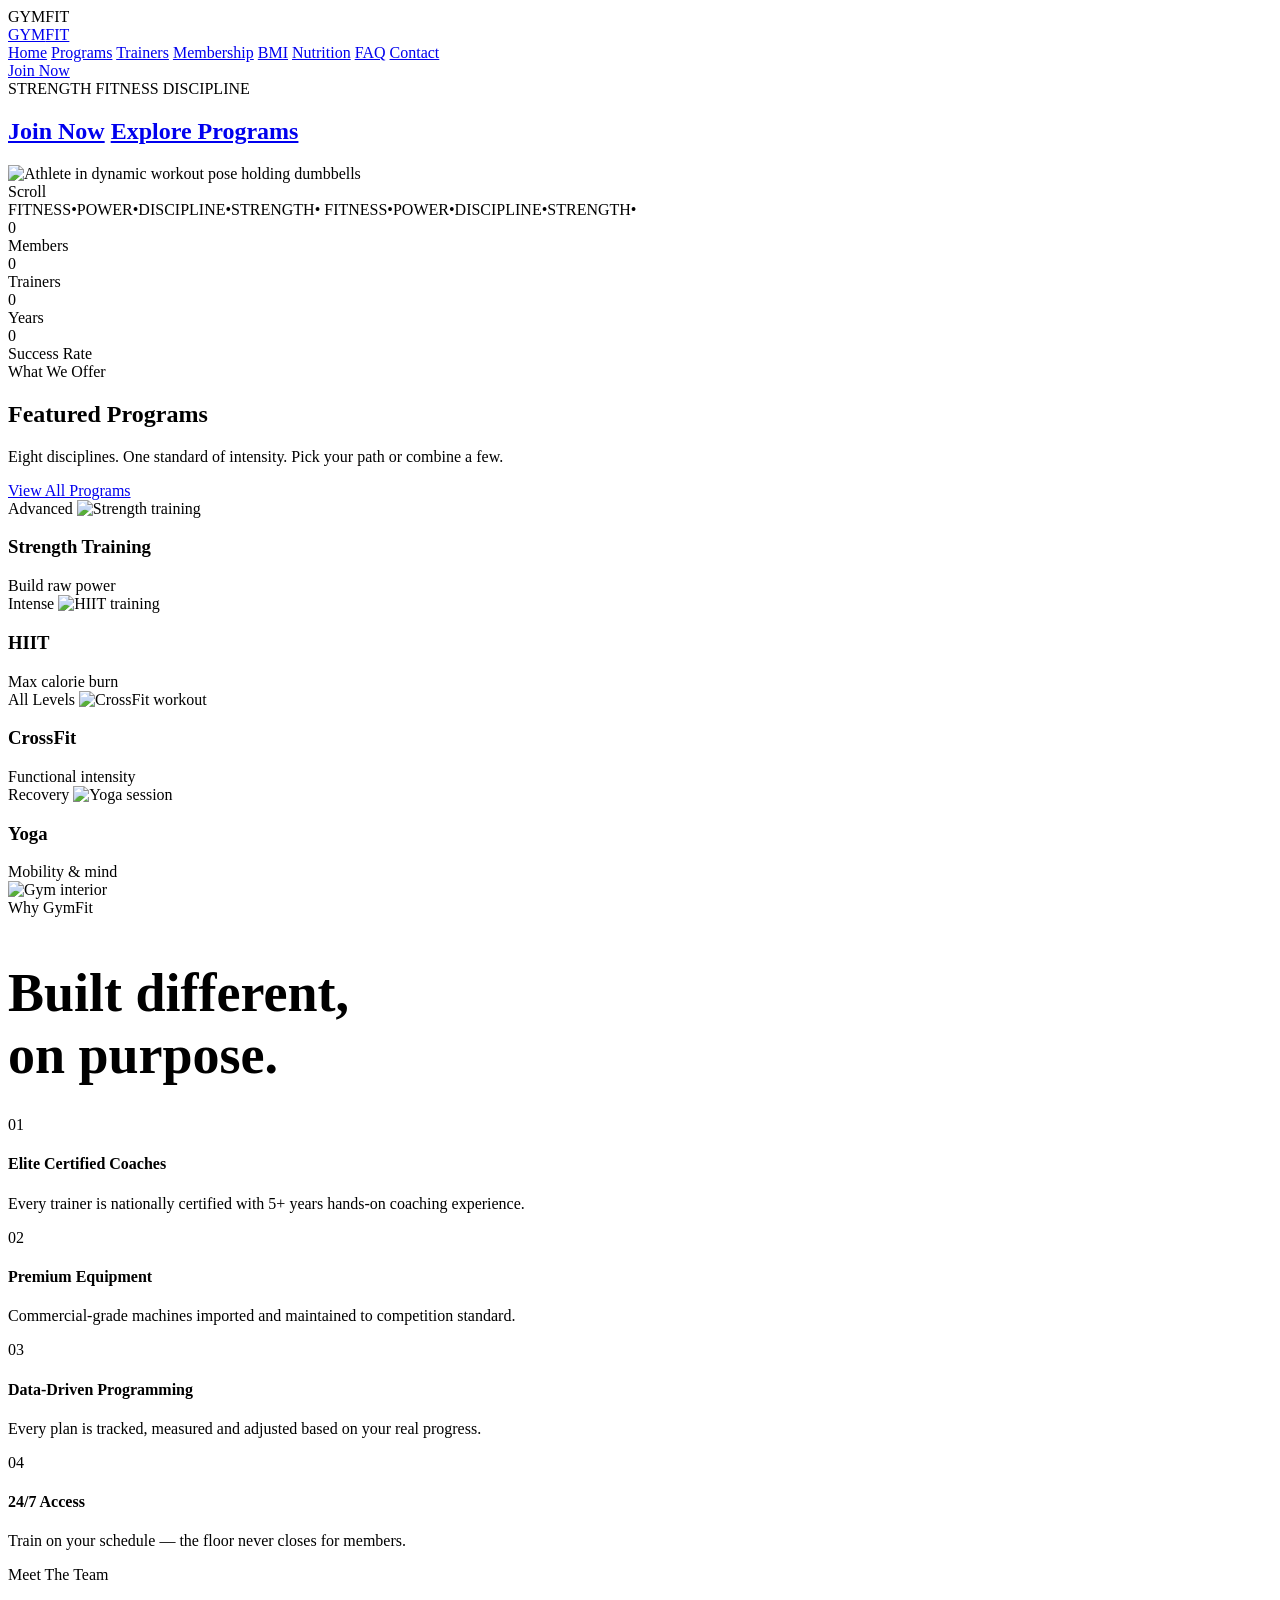
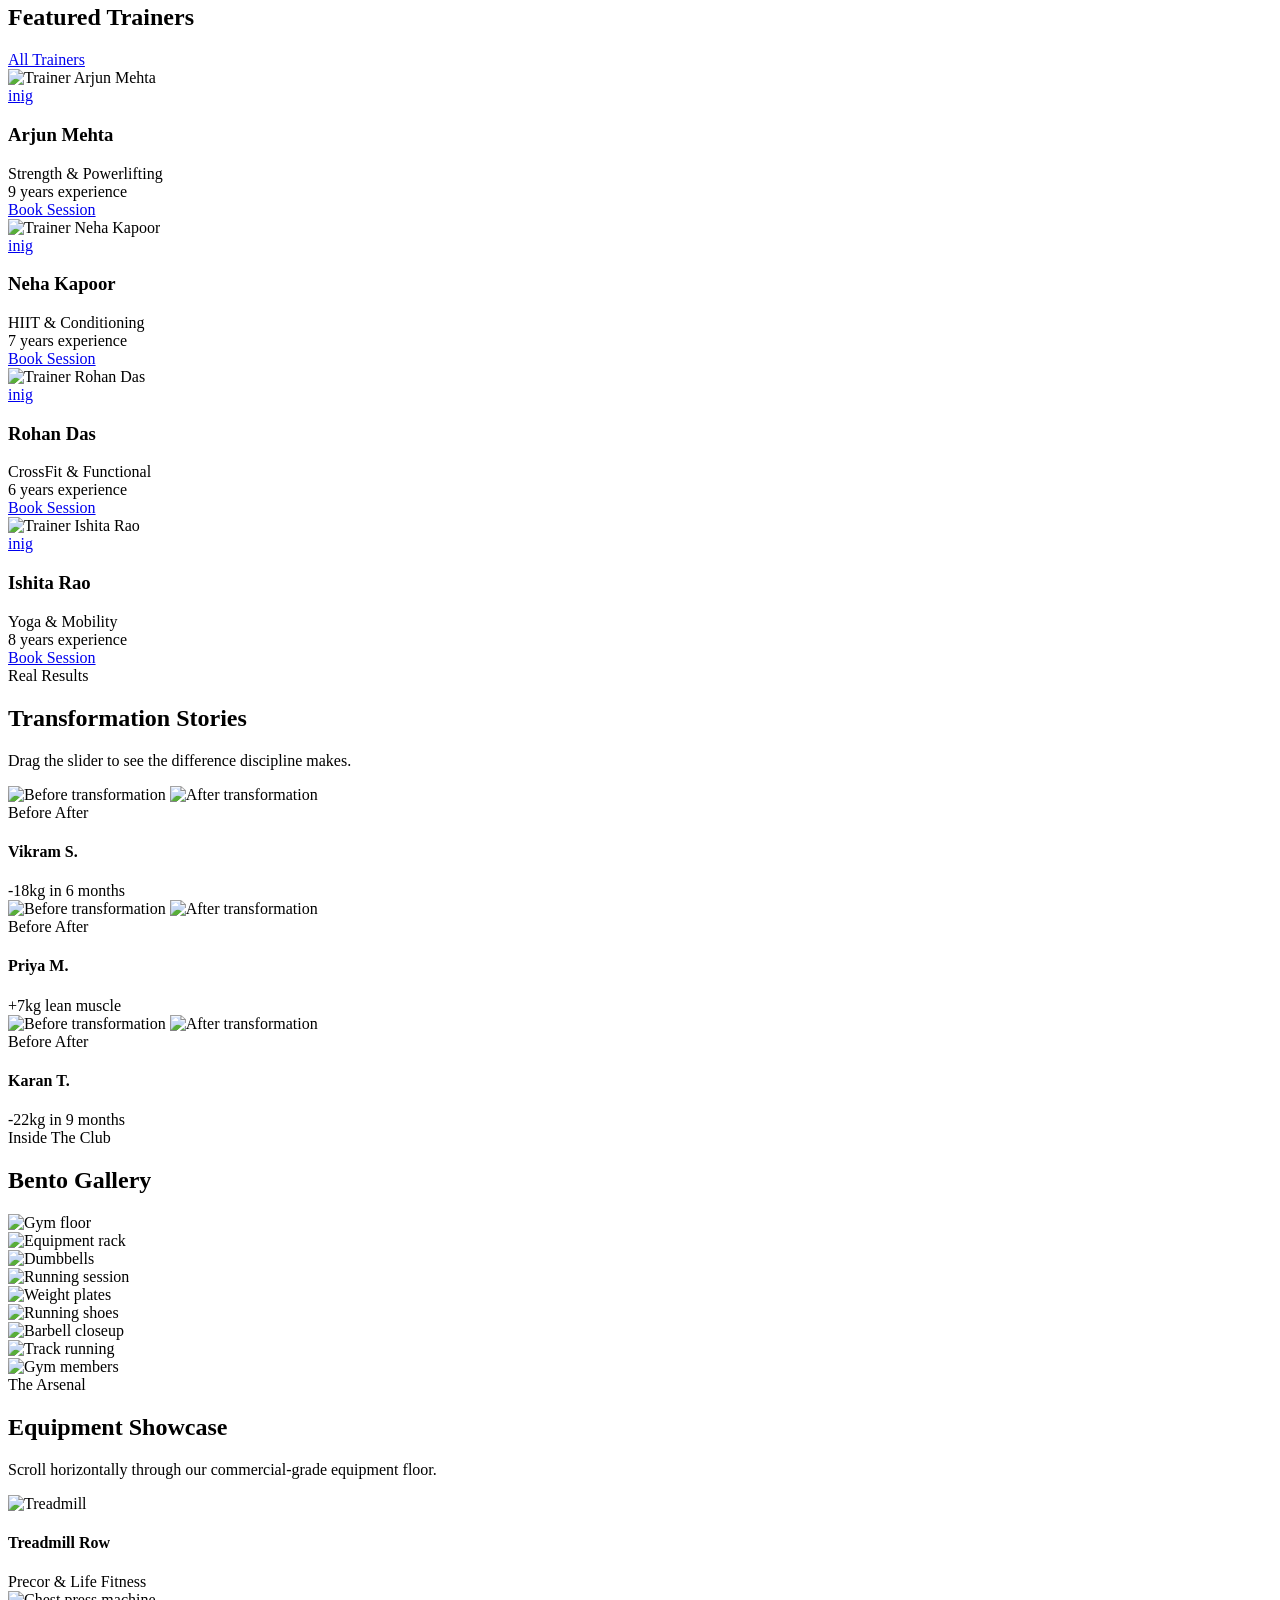
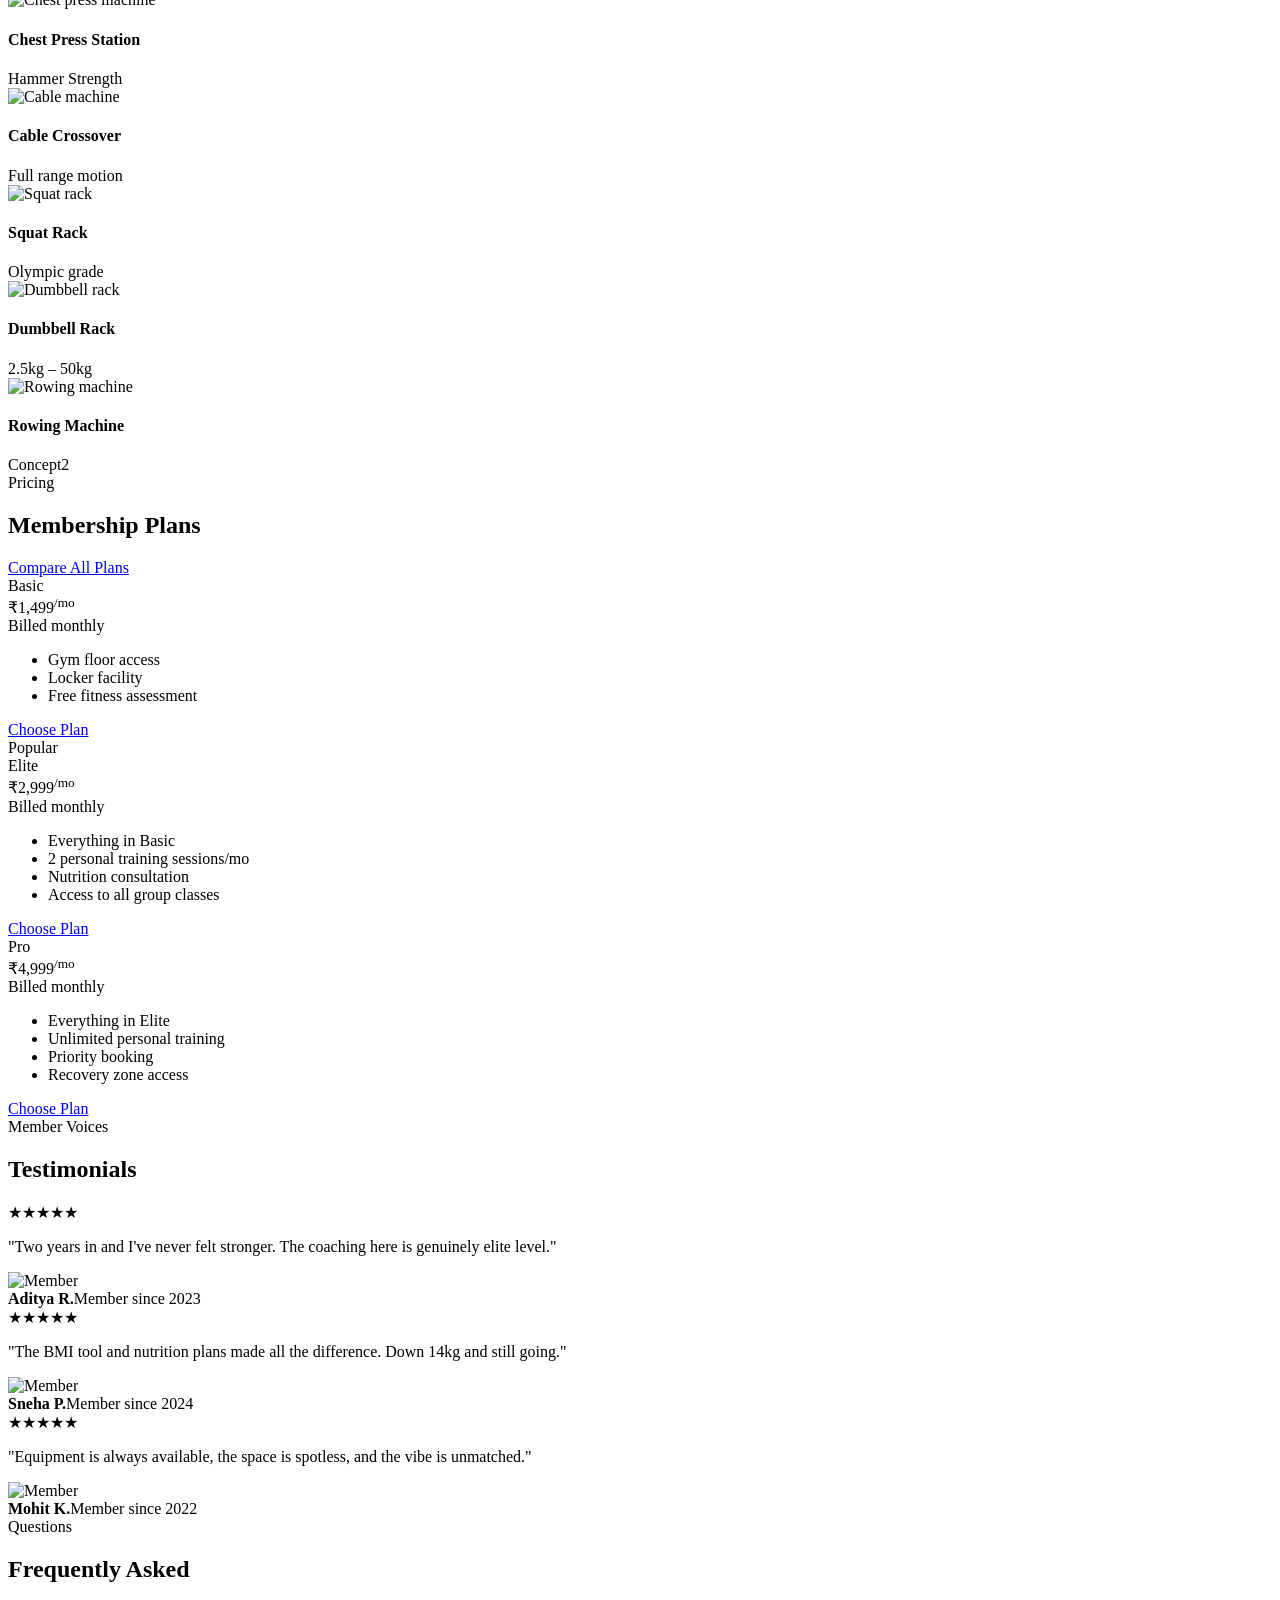
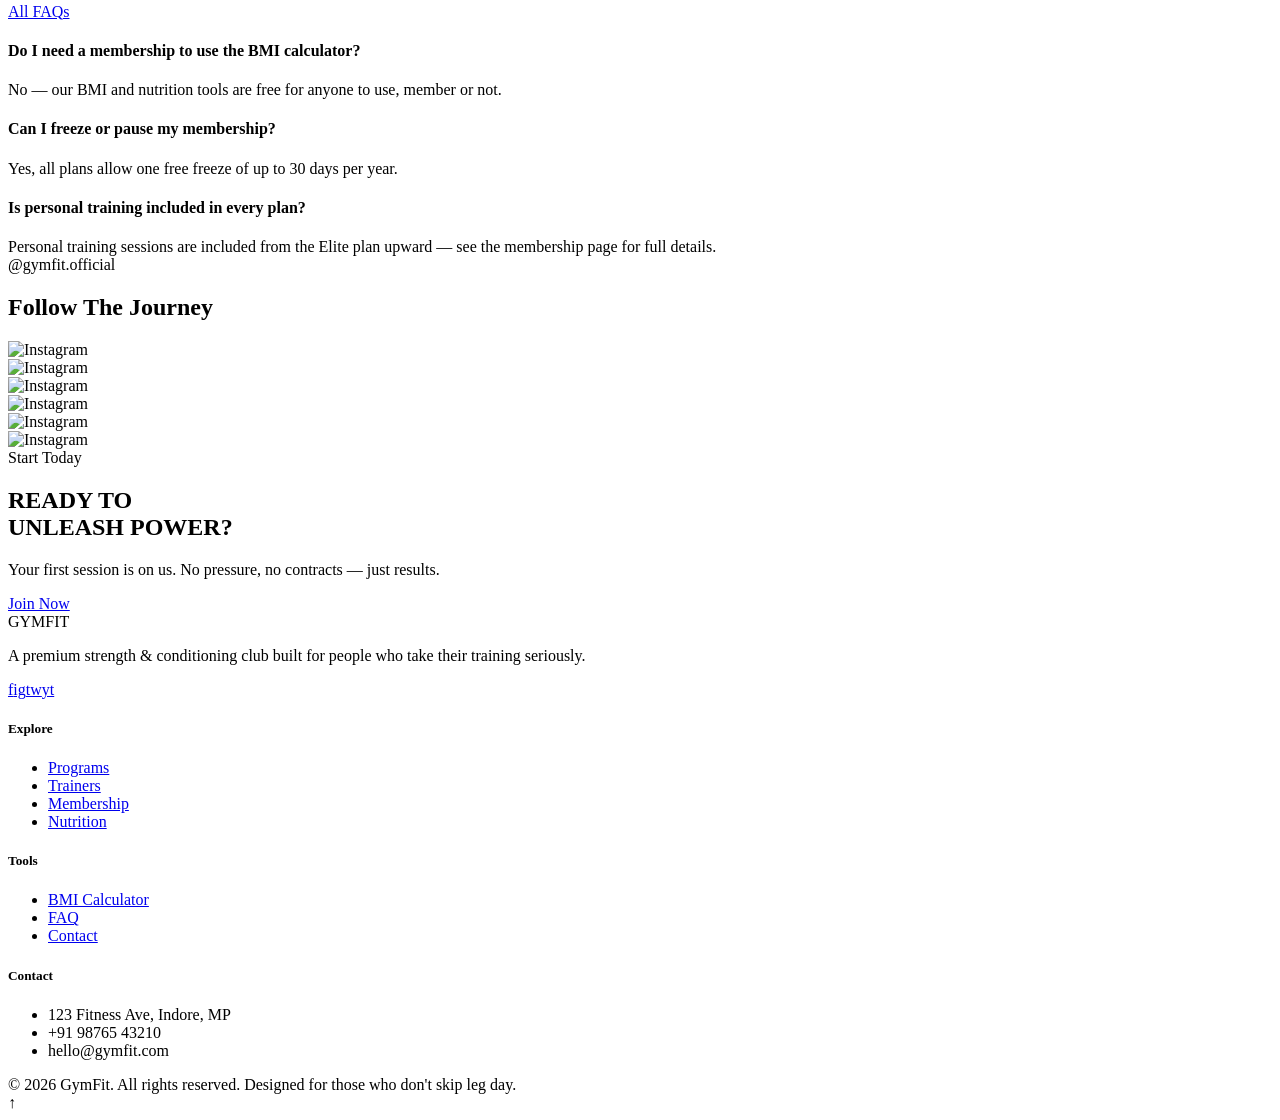
==== index.html @ e04321e8 "Add files via upload" ====
<!DOCTYPE html>
<html lang="en">
<head>
<meta charset="UTF-8">
<meta name="viewport" content="width=device-width, initial-scale=1.0">
<title>GymFit — Unleash Your Power | Premium Fitness Club</title>
<meta name="description" content="A premium strength & conditioning club. Cinematic training experience, elite coaches, and a members-only community built for results.">
<link rel="preconnect" href="https://fonts.googleapis.com">
<link rel="stylesheet" href="css/style.css">
<link rel="stylesheet" href="css/responsive.css">
</head>
<body>

<div class="loader">
  <div class="loader-mark">GYMFIT</div>
  <div class="loader-bar"></div>
</div>

<div class="scroll-progress"></div>

<!-- ============ NAVBAR ============ -->
<header class="navbar">
  <div class="container nav-inner">
    <a href="index.html" class="logo">GYM<span>FIT</span></a>
    <nav class="nav-links">
      <a href="index.html">Home</a>
      <a href="programs.html">Programs</a>
      <a href="trainers.html">Trainers</a>
      <a href="membership.html">Membership</a>
      <a href="bmi.html">BMI</a>
      <a href="nutrition.html">Nutrition</a>
      <a href="faq.html">FAQ</a>
      <a href="contact.html">Contact</a>
    </nav>
    <a href="membership.html" class="nav-cta">Join Now</a>
    <div class="nav-toggle"><span></span><span></span><span></span></div>
  </div>
</header>

<!-- ============ HERO ============ -->
<section class="hero">
  <div class="hero-bg">
    <div class="hero-glow"></div>
  </div>

  <div class="hero-bgwords" aria-hidden="true">
    <span>STRENGTH</span>
    <span>FITNESS</span>
    <span>DISCIPLINE</span>
  </div>

  <div class="container hero-inner">
    <div class="hero-copy">
      <h1 class="hero-title">
         <div class="hero-actions">
        <a href="membership.html" class="btn btn-primary">Join Now</a>
        <a href="programs.html" class="btn btn-outline">Explore Programs</a>
      </div>
    </div>

    <div class="hero-visual">
      <div class="hero-athlete">
        <img class="parallax-img" src="https://images.unsplash.com/photo-1583454110551-21f2fa2afe61?auto=format&fit=crop&w=1200&q=80" alt="Athlete in dynamic workout pose holding dumbbells">
      </div>

    </div>
  </div>

  <div class="scroll-indicator">
    <span>Scroll</span>
    <div class="line"></div>
  </div>
</section>

<!-- ============ MARQUEE ============ -->
<div class="marquee-wrap">
  <div class="marquee-track">
    <span class="on">FITNESS</span><span>•</span><span>POWER</span><span>•</span><span class="on">DISCIPLINE</span><span>•</span><span>STRENGTH</span><span>•</span>
    <span class="on">FITNESS</span><span>•</span><span>POWER</span><span>•</span><span class="on">DISCIPLINE</span><span>•</span><span>STRENGTH</span><span>•</span>
  </div>
</div>

<!-- ============ COUNTERS ============ -->
<section class="section" style="padding-bottom:0;">
  <div class="container reveal">
    <div class="counters">
      <div class="counter-item">
        <div class="counter-num"><span data-count="2400" data-suffix="+">0</span></div>
        <div class="counter-label">Members</div>
      </div>
      <div class="counter-item">
        <div class="counter-num"><span data-count="42" data-suffix="+">0</span></div>
        <div class="counter-label">Trainers</div>
      </div>
      <div class="counter-item">
        <div class="counter-num"><span data-count="11">0</span></div>
        <div class="counter-label">Years</div>
      </div>
      <div class="counter-item">
        <div class="counter-num"><span data-count="96" data-suffix="%">0</span></div>
        <div class="counter-label">Success Rate</div>
      </div>
    </div>
  </div>
</section>

<!-- ============ FEATURED PROGRAMS (BENTO) ============ -->
<section class="section">
  <div class="container">
    <div class="section-head reveal">
      <div>
        <span class="eyebrow">What We Offer</span>
        <h2>Featured Programs</h2>
        <p class="section-tag">Eight disciplines. One standard of intensity. Pick your path or combine a few.</p>
      </div>
      <a href="programs.html" class="btn btn-outline">View All Programs</a>
    </div>

    <div class="programs-bento reveal-stagger">
      <div class="p-card big lift">
        <span class="p-tag">Advanced</span>
        <img src="https://images.unsplash.com/photo-1517836357463-d25dfeac3438?auto=format&fit=crop&w=800&q=80" alt="Strength training">
        <div class="p-card-info"><h3>Strength Training</h3><span>Build raw power</span></div>
      </div>
      <div class="p-card lift">
        <span class="p-tag">Intense</span>
        <img src="https://images.unsplash.com/photo-1517960413843-0aee8e2b3285?auto=format&fit=crop&w=800&q=80" alt="HIIT training">
        <div class="p-card-info"><h3>HIIT</h3><span>Max calorie burn</span></div>
      </div>
      <div class="p-card lift">
        <span class="p-tag">All Levels</span>
        <img src="https://images.unsplash.com/photo-1518611012118-696072aa579a?auto=format&fit=crop&w=800&q=80" alt="CrossFit workout">
        <div class="p-card-info"><h3>CrossFit</h3><span>Functional intensity</span></div>
      </div>
      <div class="p-card lift">
        <span class="p-tag">Recovery</span>
        <img src="https://images.unsplash.com/photo-1544367567-0f2fcb009e0b?auto=format&fit=crop&w=800&q=80" alt="Yoga session">
        <div class="p-card-info"><h3>Yoga</h3><span>Mobility & mind</span></div>
      </div>
    </div>
  </div>
</section>

<!-- ============ WHY CHOOSE US ============ -->
<section class="section alt">
  <div class="container why-grid">
    <div class="why-visual reveal">
      <img class="parallax-img" src="https://images.unsplash.com/photo-1534438327276-14e5300c3a48?auto=format&fit=crop&w=900&q=80" alt="Gym interior">
    </div>
    <div class="reveal">
      <span class="eyebrow">Why GymFit</span>
      <h2 style="font-size:clamp(34px,4.5vw,54px);margin-bottom:30px;">Built different,<br>on purpose.</h2>
      <div class="why-list">
        <div class="why-row">
          <span class="why-num">01</span>
          <div><h4>Elite Certified Coaches</h4><p>Every trainer is nationally certified with 5+ years hands-on coaching experience.</p></div>
        </div>
        <div class="why-row">
          <span class="why-num">02</span>
          <div><h4>Premium Equipment</h4><p>Commercial-grade machines imported and maintained to competition standard.</p></div>
        </div>
        <div class="why-row">
          <span class="why-num">03</span>
          <div><h4>Data-Driven Programming</h4><p>Every plan is tracked, measured and adjusted based on your real progress.</p></div>
        </div>
        <div class="why-row">
          <span class="why-num">04</span>
          <div><h4>24/7 Access</h4><p>Train on your schedule — the floor never closes for members.</p></div>
        </div>
      </div>
    </div>
  </div>
</section>

<!-- ============ FEATURED TRAINERS ============ -->
<section class="section">
  <div class="container">
    <div class="section-head reveal">
      <div>
        <span class="eyebrow">Meet The Team</span>
        <h2>Featured Trainers</h2>
      </div>
      <a href="trainers.html" class="btn btn-outline">All Trainers</a>
    </div>
    <div class="trainers-row reveal-stagger">
      <div class="trainer-card lift">
        <div class="trainer-img">
          <img src="https://images.unsplash.com/photo-1571731956672-f2b94d7dd0cb?auto=format&fit=crop&w=500&q=80" alt="Trainer Arjun Mehta">
          <div class="trainer-social"><a href="#">in</a><a href="#">ig</a></div>
        </div>
        <div class="trainer-body">
          <h3>Arjun Mehta</h3>
          <div class="trainer-spec">Strength & Powerlifting</div>
          <div class="trainer-exp">9 years experience</div>
          <a href="trainers.html" class="trainer-btn">Book Session</a>
        </div>
      </div>
      <div class="trainer-card lift">
        <div class="trainer-img">
          <img src="https://images.unsplash.com/photo-1548690312-e3b507d8c110?auto=format&fit=crop&w=500&q=80" alt="Trainer Neha Kapoor">
          <div class="trainer-social"><a href="#">in</a><a href="#">ig</a></div>
        </div>
        <div class="trainer-body">
          <h3>Neha Kapoor</h3>
          <div class="trainer-spec">HIIT & Conditioning</div>
          <div class="trainer-exp">7 years experience</div>
          <a href="trainers.html" class="trainer-btn">Book Session</a>
        </div>
      </div>
      <div class="trainer-card lift">
        <div class="trainer-img">
          <img src="https://images.unsplash.com/photo-1526506118085-60ce8714f8c5?auto=format&fit=crop&w=500&q=80" alt="Trainer Rohan Das">
          <div class="trainer-social"><a href="#">in</a><a href="#">ig</a></div>
        </div>
        <div class="trainer-body">
          <h3>Rohan Das</h3>
          <div class="trainer-spec">CrossFit & Functional</div>
          <div class="trainer-exp">6 years experience</div>
          <a href="trainers.html" class="trainer-btn">Book Session</a>
        </div>
      </div>
      <div class="trainer-card lift">
        <div class="trainer-img">
          <img src="https://images.unsplash.com/photo-1550345332-09e3ac987658?auto=format&fit=crop&w=500&q=80" alt="Trainer Ishita Rao">
          <div class="trainer-social"><a href="#">in</a><a href="#">ig</a></div>
        </div>
        <div class="trainer-body">
          <h3>Ishita Rao</h3>
          <div class="trainer-spec">Yoga & Mobility</div>
          <div class="trainer-exp">8 years experience</div>
          <a href="trainers.html" class="trainer-btn">Book Session</a>
        </div>
      </div>
    </div>
  </div>
</section>

<!-- ============ TRANSFORMATION STORIES ============ -->
<section class="section alt">
  <div class="container">
    <div class="section-head reveal">
      <div>
        <span class="eyebrow">Real Results</span>
        <h2>Transformation Stories</h2>
        <p class="section-tag">Drag the slider to see the difference discipline makes.</p>
      </div>
    </div>
    <div class="transform-grid reveal-stagger">
      <div class="transform-card">
        <div class="ba-slider">
          <img class="before" src="{css,js,images}/Screenshot 2026-07-09 135553.png" alt="Before transformation">
          <img class="after" src="{css,js,images}/Screenshot 2026-07-09 135937.png" alt="After transformation">
          <div class="ba-handle"></div>
          <span class="ba-label l">Before</span>
          <span class="ba-label r">After</span>
        </div>
        <div class="transform-name"><h4>Vikram S.</h4><span>-18kg in 6 months</span></div>
      </div>
      <div class="transform-card">
        <div class="ba-slider">
          <img class="before" src="{css,js,images}/Screenshot 2026-07-09 140111.png" alt="Before transformation">
          <img class="after" src="{css,js,images}/Screenshot 2026-07-09 140124.png" alt="After transformation">
          <div class="ba-handle"></div>
          <span class="ba-label l">Before</span>
          <span class="ba-label r">After</span>
        </div>
        <div class="transform-name"><h4>Priya M.</h4><span>+7kg lean muscle</span></div>
      </div>
      <div class="transform-card">
        <div class="ba-slider">
          <img class="before" src="{css,js,images}/Screenshot 2026-07-09 140231.png" alt="Before transformation">
          <img class="after" src="{css,js,images}/Screenshot 2026-07-09 140250.png" alt="After transformation">
          <div class="ba-handle"></div>
          <span class="ba-label l">Before</span>
          <span class="ba-label r">After</span>
        </div>
        <div class="transform-name"><h4>Karan T.</h4><span>-22kg in 9 months</span></div>
      </div>
    </div>
  </div>
</section>

<!-- ============ BENTO GALLERY ============ -->
<section class="section">
  <div class="container">
    <div class="section-head reveal">
      <div>
        <span class="eyebrow">Inside The Club</span>
        <h2>Bento Gallery</h2>
      </div>
    </div>
    <div class="bento-gallery reveal-stagger">
      <div class="g-item g1"><img src="https://images.unsplash.com/photo-1534368959876-26bf04f2c947?auto=format&fit=crop&w=700&q=80" alt="Gym floor"></div>
      <div class="g-item g2"><img src="https://images.unsplash.com/photo-1607962837359-5e7e89f86776?auto=format&fit=crop&w=500&q=80" alt="Equipment rack"></div>
      <div class="g-item g3"><img src="https://images.unsplash.com/photo-1600881333168-2ef49b341f30?auto=format&fit=crop&w=500&q=80" alt="Dumbbells"></div>
      <div class="g-item g4"><img src="https://images.unsplash.com/photo-1470468969717-61d5d54fd036?auto=format&fit=crop&w=700&q=80" alt="Running session"></div>
      <div class="g-item g5"><img src="https://images.unsplash.com/photo-1476480862126-209bfaa8edc8?auto=format&fit=crop&w=400&q=80" alt="Weight plates"></div>
      <div class="g-item g6"><img src="https://images.unsplash.com/photo-1523301343968-6a6ebf63c672?auto=format&fit=crop&w=400&q=80" alt="Running shoes"></div>
      <div class="g-item g7"><img src="https://images.unsplash.com/photo-1584464491033-06628f3a6b7b?auto=format&fit=crop&w=500&q=80" alt="Barbell closeup"></div>
      <div class="g-item g8"><img src="{css,js,images}/Screenshot 2026-07-09 140620.png" alt="Track running"></div>
      <div class="g-item g9"><img src="https://images.unsplash.com/photo-1518310383802-640c2de311b2?auto=format&fit=crop&w=700&q=80" alt="Gym members"></div>
    </div>
  </div>
</section>

<!-- ============ EQUIPMENT SHOWCASE ============ -->
<section class="section alt">
  <div class="container">
    <div class="section-head reveal">
      <div>
        <span class="eyebrow">The Arsenal</span>
        <h2>Equipment Showcase</h2>
        <p class="section-tag">Scroll horizontally through our commercial-grade equipment floor.</p>
      </div>
    </div>
    <div class="equip-scroll reveal">
      <div class="equip-card">
        <img src="{css,js,images}/Screenshot 2026-07-09 140833.png" alt="Treadmill" width="500" height="375">
        <div class="equip-card-body"><h4>Treadmill Row</h4><span>Precor & Life Fitness</span></div>
      </div>
      <div class="equip-card">
        <img src="{css,js,images}/Screenshot 2026-07-09 141014.png" alt="Chest press machine" width="500" height="375">
        <div class="equip-card-body"><h4>Chest Press Station</h4><span>Hammer Strength</span></div>
      </div>
      <div class="equip-card">
        <img src="https://images.unsplash.com/photo-1571902943202-507ec2618e8f?auto=format&fit=crop&w=500&q=80" alt="Cable machine" width="500" height="375 ">
        <div class="equip-card-body"><h4>Cable Crossover</h4><span>Full range motion</span></div>
      </div>
      <div class="equip-card">
        <img src="https://images.unsplash.com/photo-1517344368193-41552b6ad3f5?auto=format&fit=crop&w=500&q=80" alt="Squat rack" width="500" height="375">
        <div class="equip-card-body"><h4>Squat Rack</h4><span>Olympic grade</span></div>
      </div>
      <div class="equip-card">
        <img src="{css,js,images}/Screenshot 2026-07-09 141042.png" alt="Dumbbell rack" width="500" height="375">
        <div class="equip-card-body"><h4>Dumbbell Rack</h4><span>2.5kg – 50kg</span></div>
      </div>
      <div class="equip-card">
        <img src="https://images.unsplash.com/photo-1540497077202-7c8a3999166f?auto=format&fit=crop&w=500&q=80" alt="Rowing machine" width="500" height="375">
        <div class="equip-card-body"><h4>Rowing Machine</h4><span>Concept2</span></div>
      </div>
    </div>
  </div>
</section>

<!-- ============ MEMBERSHIP PREVIEW ============ -->
<section class="section">
  <div class="container">
    <div class="section-head reveal">
      <div>
        <span class="eyebrow">Pricing</span>
        <h2>Membership Plans</h2>
      </div>
      <a href="membership.html" class="btn btn-outline">Compare All Plans</a>
    </div>
    <div class="plans-row reveal-stagger">
      <div class="plan-card lift">
        <div class="plan-name">Basic</div>
        <div class="plan-price">₹1,499<sup>/mo</sup></div>
        <div class="plan-cycle">Billed monthly</div>
        <ul class="plan-feats">
          <li>Gym floor access</li>
          <li>Locker facility</li>
          <li>Free fitness assessment</li>
        </ul>
        <a href="membership.html" class="btn btn-outline">Choose Plan</a>
      </div>
      <div class="plan-card featured lift">
        <span class="plan-tag">Popular</span>
        <div class="plan-name">Elite</div>
        <div class="plan-price">₹2,999<sup>/mo</sup></div>
        <div class="plan-cycle">Billed monthly</div>
        <ul class="plan-feats">
          <li>Everything in Basic</li>
          <li>2 personal training sessions/mo</li>
          <li>Nutrition consultation</li>
          <li>Access to all group classes</li>
        </ul>
        <a href="membership.html" class="btn btn-primary">Choose Plan</a>
      </div>
      <div class="plan-card lift">
        <div class="plan-name">Pro</div>
        <div class="plan-price">₹4,999<sup>/mo</sup></div>
        <div class="plan-cycle">Billed monthly</div>
        <ul class="plan-feats">
          <li>Everything in Elite</li>
          <li>Unlimited personal training</li>
          <li>Priority booking</li>
          <li>Recovery zone access</li>
        </ul>
        <a href="membership.html" class="btn btn-outline">Choose Plan</a>
      </div>
    </div>
  </div>
</section>

<!-- ============ TESTIMONIALS ============ -->
<section class="section alt">
  <div class="container">
    <div class="section-head reveal">
      <div>
        <span class="eyebrow">Member Voices</span>
        <h2>Testimonials</h2>
      </div>
    </div>
    <div class="testi-row reveal-stagger">
      <div class="testi-card lift">
        <div class="testi-stars">★★★★★</div>
        <p class="testi-text">"Two years in and I've never felt stronger. The coaching here is genuinely elite level."</p>
        <div class="testi-person">
          <img src="https://images.unsplash.com/photo-1600180758890-6b94519a8ba6?auto=format&fit=crop&w=100&q=80" alt="Member">
          <div><b>Aditya R.</b><span>Member since 2023</span></div>
        </div>
      </div>
      <div class="testi-card lift">
        <div class="testi-stars">★★★★★</div>
        <p class="testi-text">"The BMI tool and nutrition plans made all the difference. Down 14kg and still going."</p>
        <div class="testi-person">
          <img src="https://images.unsplash.com/photo-1544005313-94ddf0286df2?auto=format&fit=crop&w=100&q=80" alt="Member">
          <div><b>Sneha P.</b><span>Member since 2024</span></div>
        </div>
      </div>
      <div class="testi-card lift">
        <div class="testi-stars">★★★★★</div>
        <p class="testi-text">"Equipment is always available, the space is spotless, and the vibe is unmatched."</p>
        <div class="testi-person">
          <img src="https://images.unsplash.com/photo-1500648767791-00dcc994a43e?auto=format&fit=crop&w=100&q=80" alt="Member">
          <div><b>Mohit K.</b><span>Member since 2022</span></div>
        </div>
      </div>
    </div>
  </div>
</section>

<!-- ============ FAQ PREVIEW ============ -->
<section class="section">
  <div class="container">
    <div class="section-head reveal">
      <div>
        <span class="eyebrow">Questions</span>
        <h2>Frequently Asked</h2>
      </div>
      <a href="faq.html" class="btn btn-outline">All FAQs</a>
    </div>
    <div class="accordion reveal">
      <div class="acc-item open">
        <div class="acc-head"><h4>Do I need a membership to use the BMI calculator?</h4><div class="acc-icon"></div></div>
        <div class="acc-body" style="max-height:200px;"><div class="acc-body-in">No — our BMI and nutrition tools are free for anyone to use, member or not.</div></div>
      </div>
      <div class="acc-item">
        <div class="acc-head"><h4>Can I freeze or pause my membership?</h4><div class="acc-icon"></div></div>
        <div class="acc-body"><div class="acc-body-in">Yes, all plans allow one free freeze of up to 30 days per year.</div></div>
      </div>
      <div class="acc-item">
        <div class="acc-head"><h4>Is personal training included in every plan?</h4><div class="acc-icon"></div></div>
        <div class="acc-body"><div class="acc-body-in">Personal training sessions are included from the Elite plan upward — see the membership page for full details.</div></div>
      </div>
    </div>
  </div>
</section>

<!-- ============ INSTAGRAM GALLERY ============ -->
<section class="section alt">
  <div class="container">
    <div class="section-head reveal">
      <div>
        <span class="eyebrow">@gymfit.official</span>
        <h2>Follow The Journey</h2>
      </div>
    </div>
    <div class="insta-strip reveal-stagger">
      <div class="insta-item"><img src="{css,js,images}/Screenshot 2026-07-10 131243.png" alt="Instagram"></div>
      <div class="insta-item"><img src="{css,js,images}/Screenshot 2026-07-10 131329.png" alt="Instagram"></div>
      <div class="insta-item"><img src="{css,js,images}/Screenshot 2026-07-10 131401.png" alt="Instagram"></div>
      <div class="insta-item"><img src="{css,js,images}/Screenshot 2026-07-10 131416.png" alt="Instagram"></div>
      <div class="insta-item"><img src="{css,js,images}/Screenshot 2026-07-10 131641.png" alt="Instagram"></div>
      <div class="insta-item"><img src="{css,js,images}/Screenshot 2026-07-10 131714.png" alt="Instagram"></div>
    </div>
  </div>
</section>

<!-- ============ JOIN CTA ============ -->
<section class="join-cta">
  <div class="container reveal">
    <span class="eyebrow" style="justify-content:center;">Start Today</span>
    <h2>READY TO<br>UNLEASH POWER?</h2>
    <p>Your first session is on us. No pressure, no contracts — just results.</p>
    <a href="membership.html" class="btn btn-primary">Join Now</a>
  </div>
</section>

<!-- ============ FOOTER ============ -->
<footer class="footer">
  <div class="container">
    <div class="footer-grid">
      <div>
        <div class="footer-logo">GYM<span>FIT</span></div>
        <p class="footer-about">A premium strength & conditioning club built for people who take their training seriously.</p>
        <div class="footer-social">
          <a href="#">f</a><a href="#">ig</a><a href="#">tw</a><a href="#">yt</a>
        </div>
      </div>
      <div class="footer-col">
        <h5>Explore</h5>
        <ul>
          <li><a href="programs.html">Programs</a></li>
          <li><a href="trainers.html">Trainers</a></li>
          <li><a href="membership.html">Membership</a></li>
          <li><a href="nutrition.html">Nutrition</a></li>
        </ul>
      </div>
      <div class="footer-col">
        <h5>Tools</h5>
        <ul>
          <li><a href="bmi.html">BMI Calculator</a></li>
          <li><a href="faq.html">FAQ</a></li>
          <li><a href="contact.html">Contact</a></li>
        </ul>
      </div>
      <div class="footer-col">
        <h5>Contact</h5>
        <ul>
          <li>123 Fitness Ave, Indore, MP</li>
          <li>+91 98765 43210</li>
          <li>hello@gymfit.com</li>
        </ul>
      </div>
    </div>
    <div class="footer-bottom">
      <span>© 2026 GymFit. All rights reserved.</span>
      <span>Designed for those who don't skip leg day.</span>
    </div>
  </div>
</footer>

<div class="back-top">↑</div>

<script src="https://cdnjs.cloudflare.com/ajax/libs/gsap/3.12.5/gsap.min.js"></script>
<script src="https://cdnjs.cloudflare.com/ajax/libs/gsap/3.12.5/ScrollTrigger.min.js"></script>
<script src="js/script.js"></script>
<script src="js/counter.js"></script>
</body>
</html>
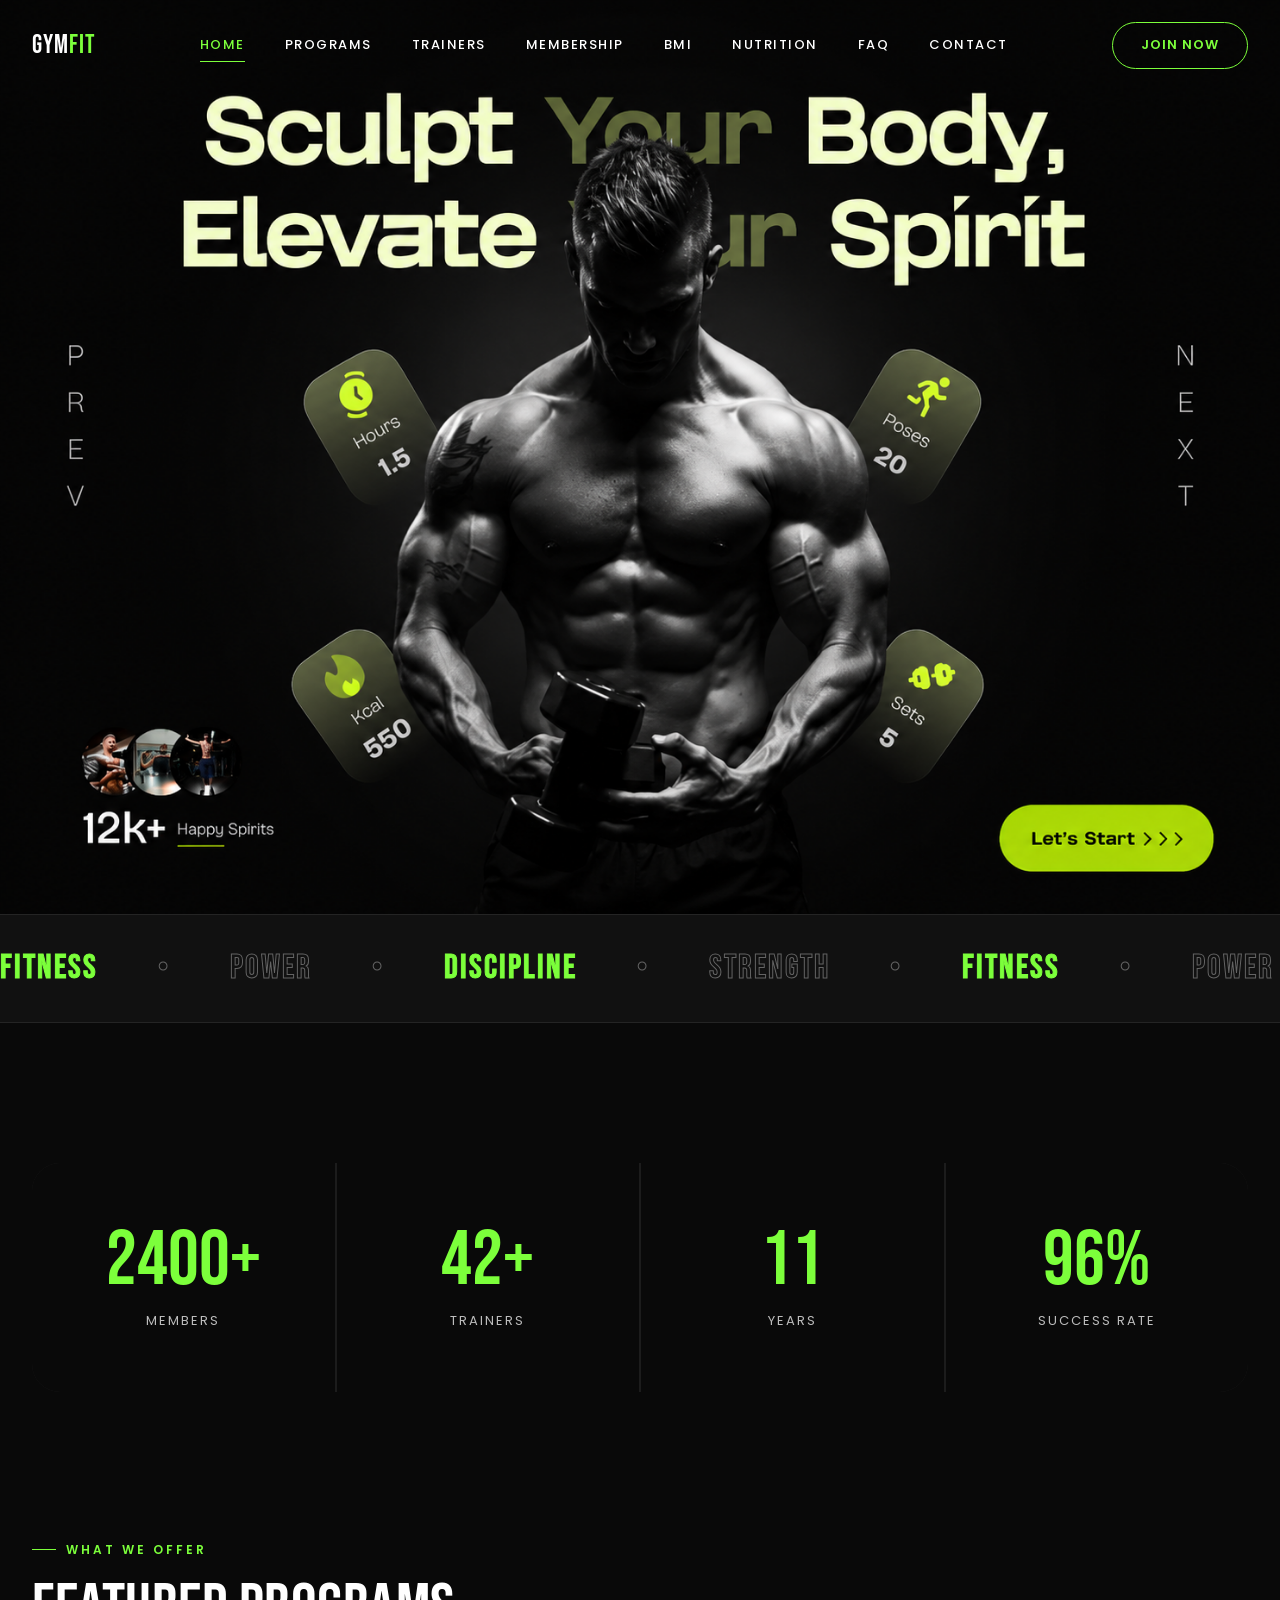
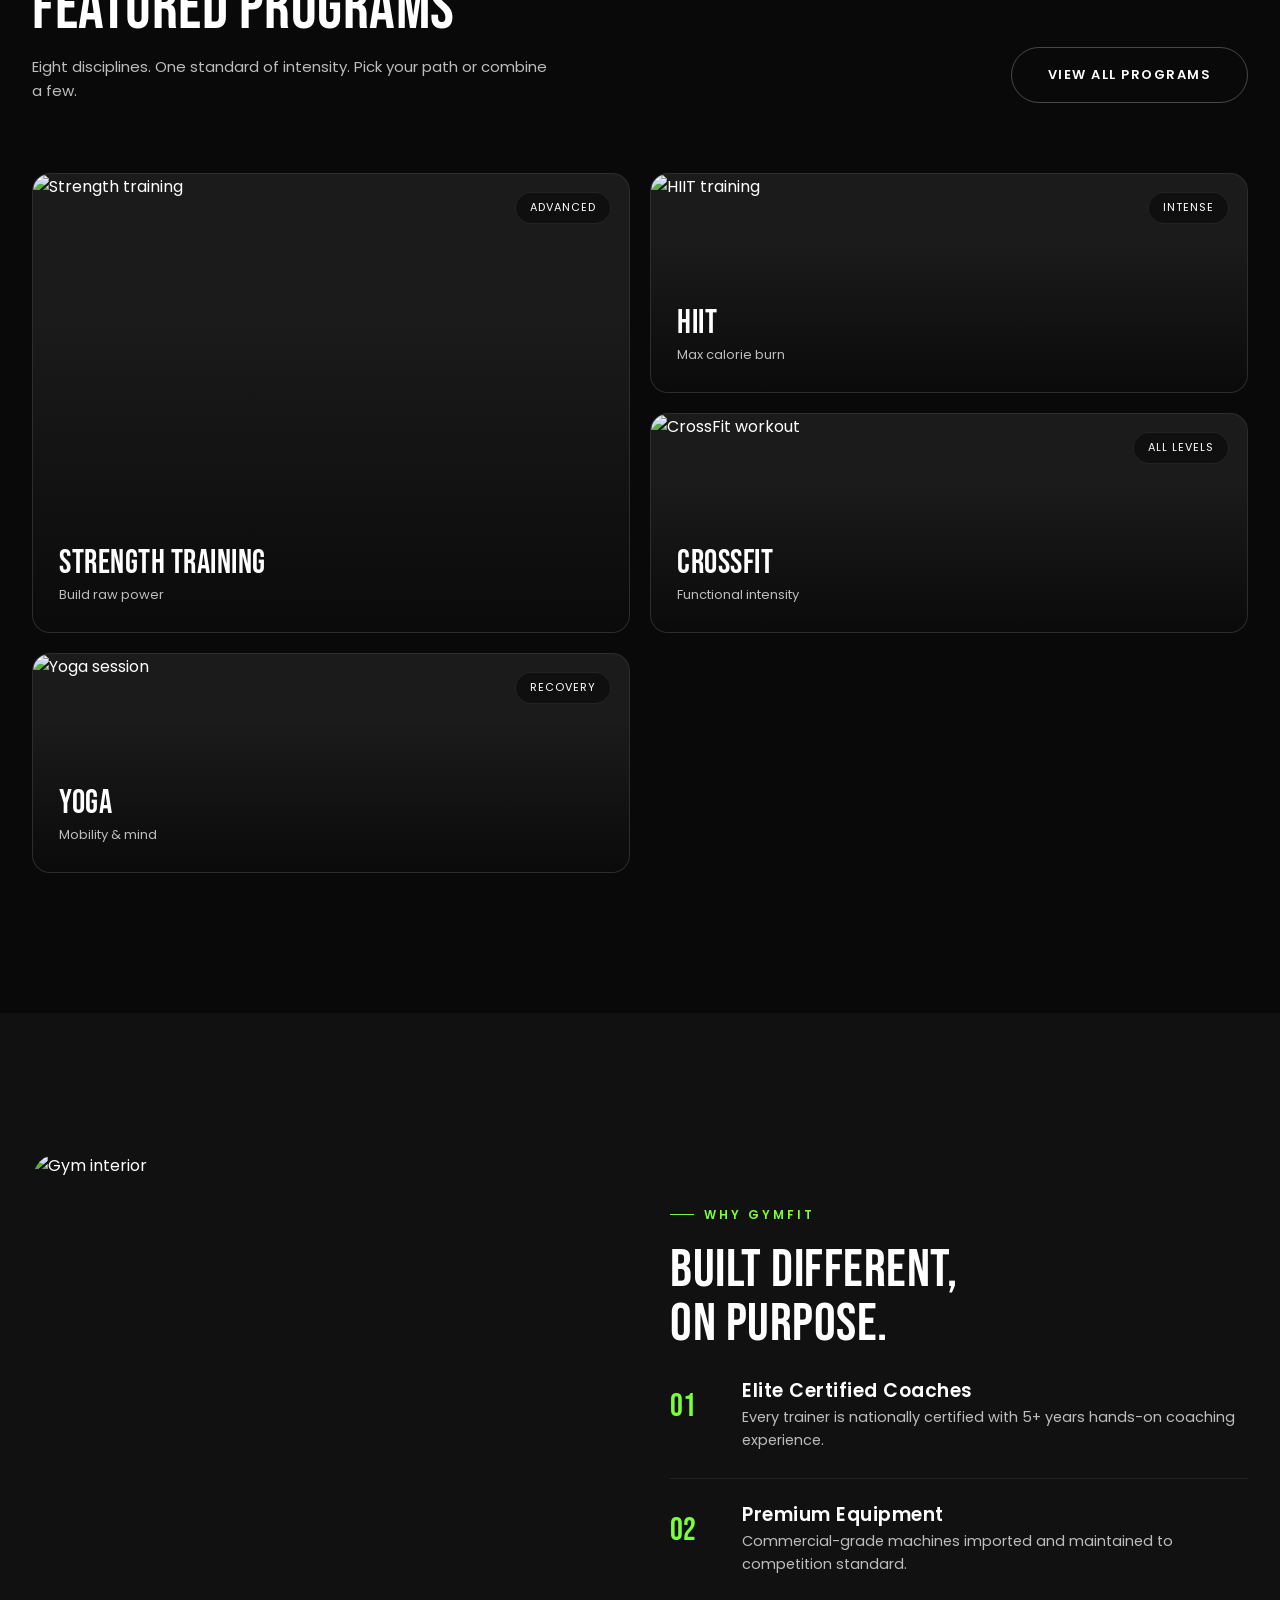
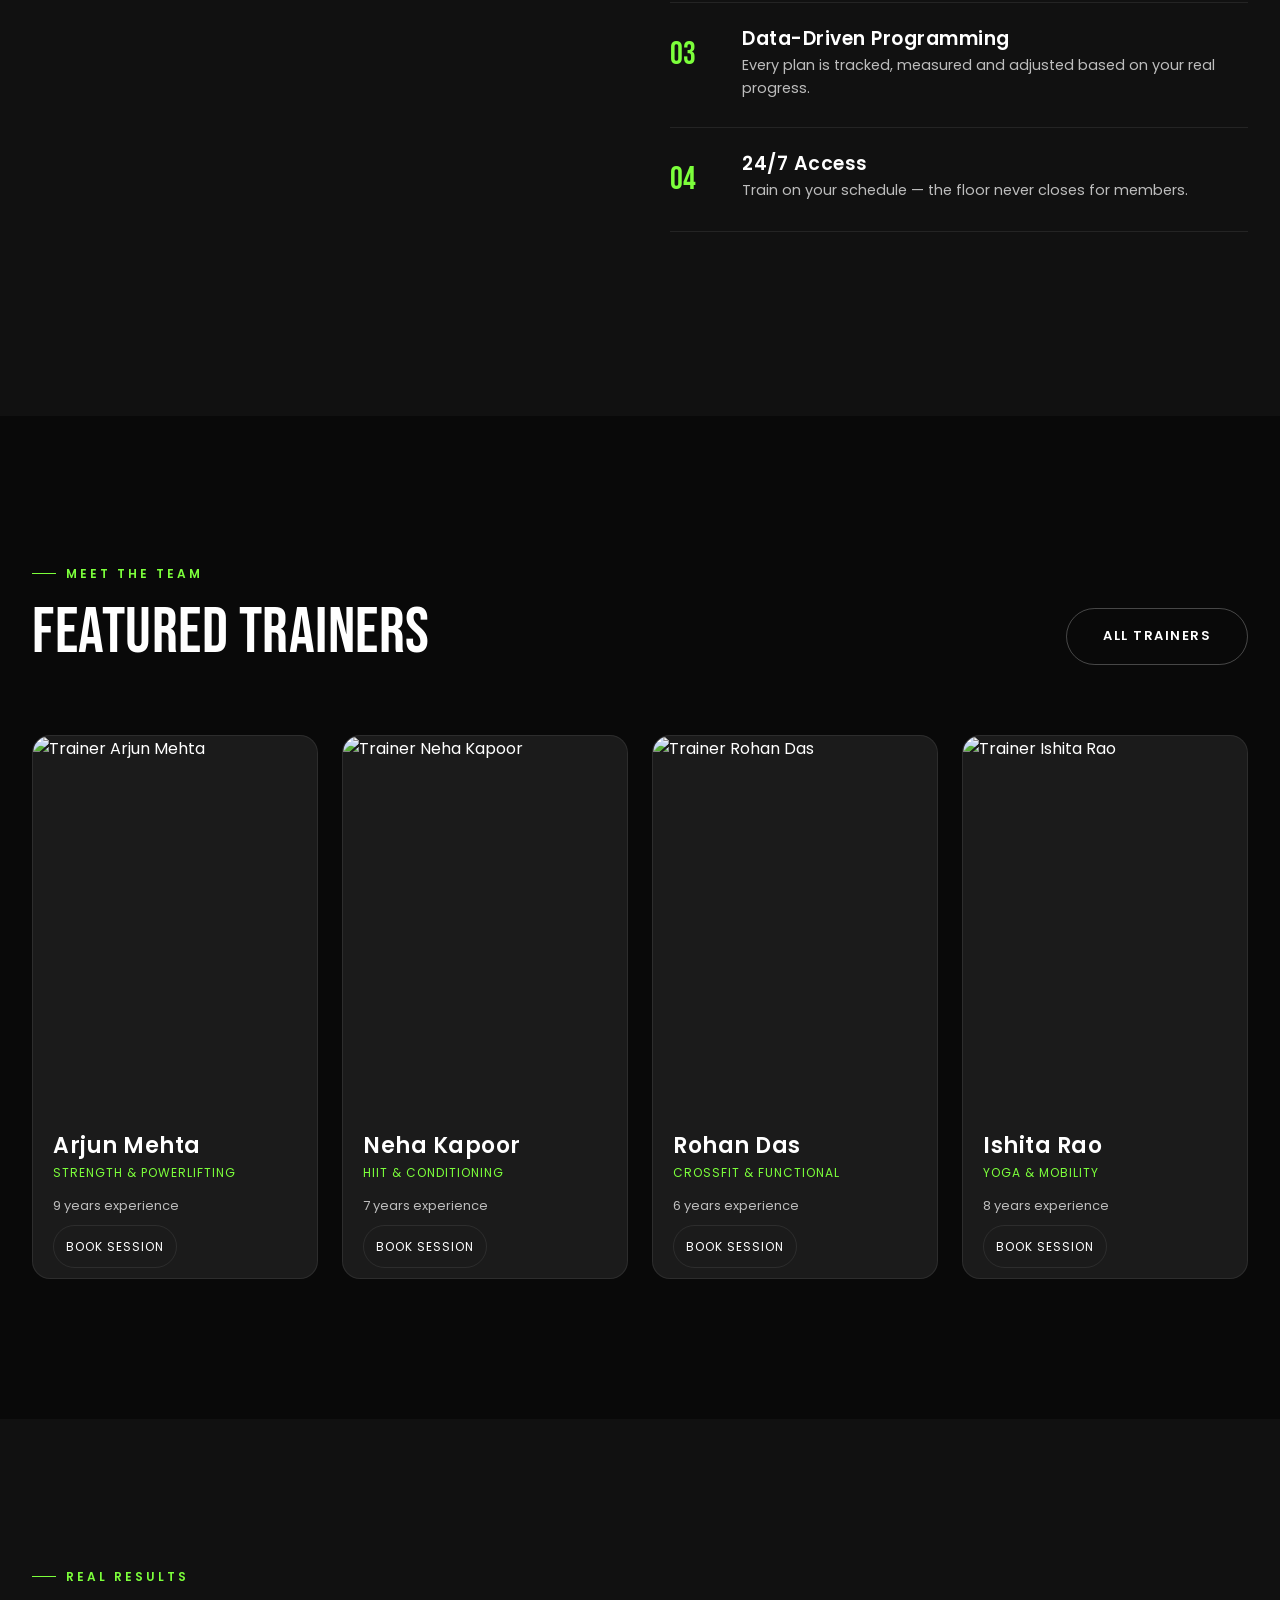
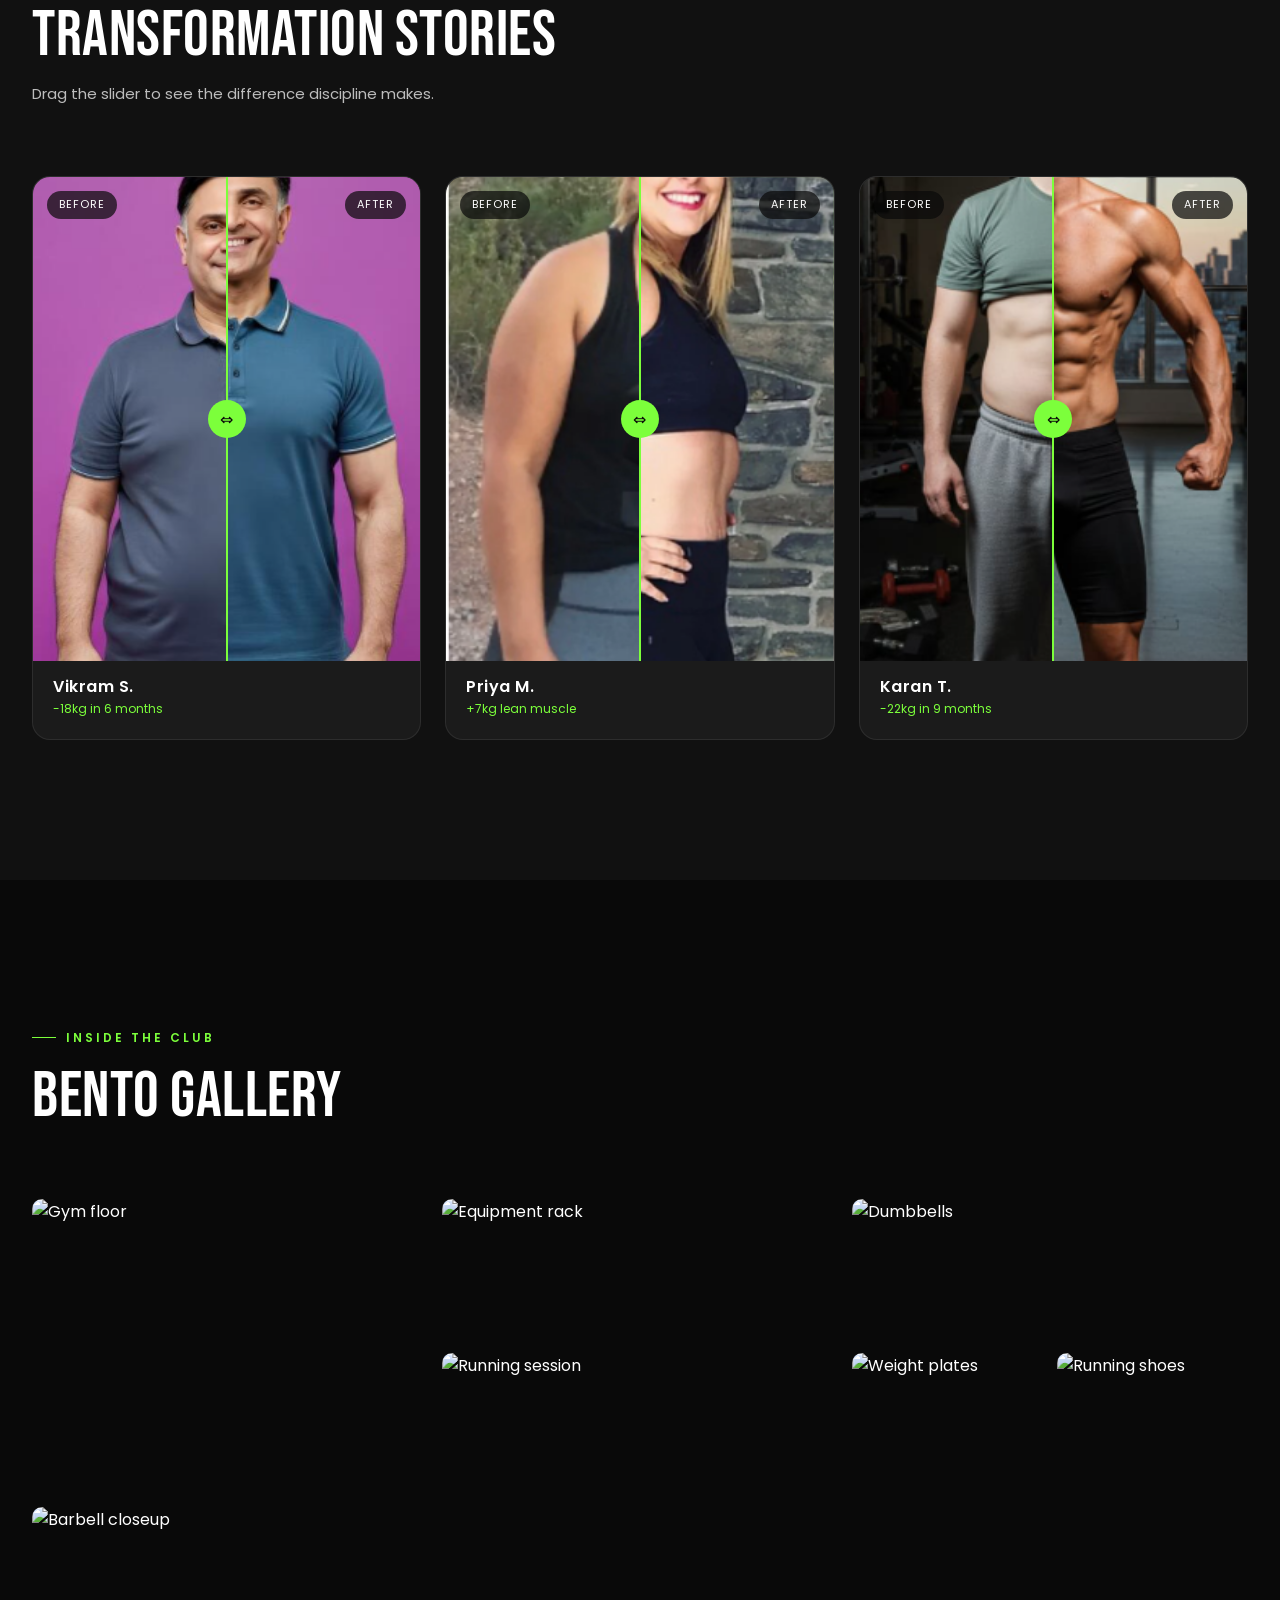
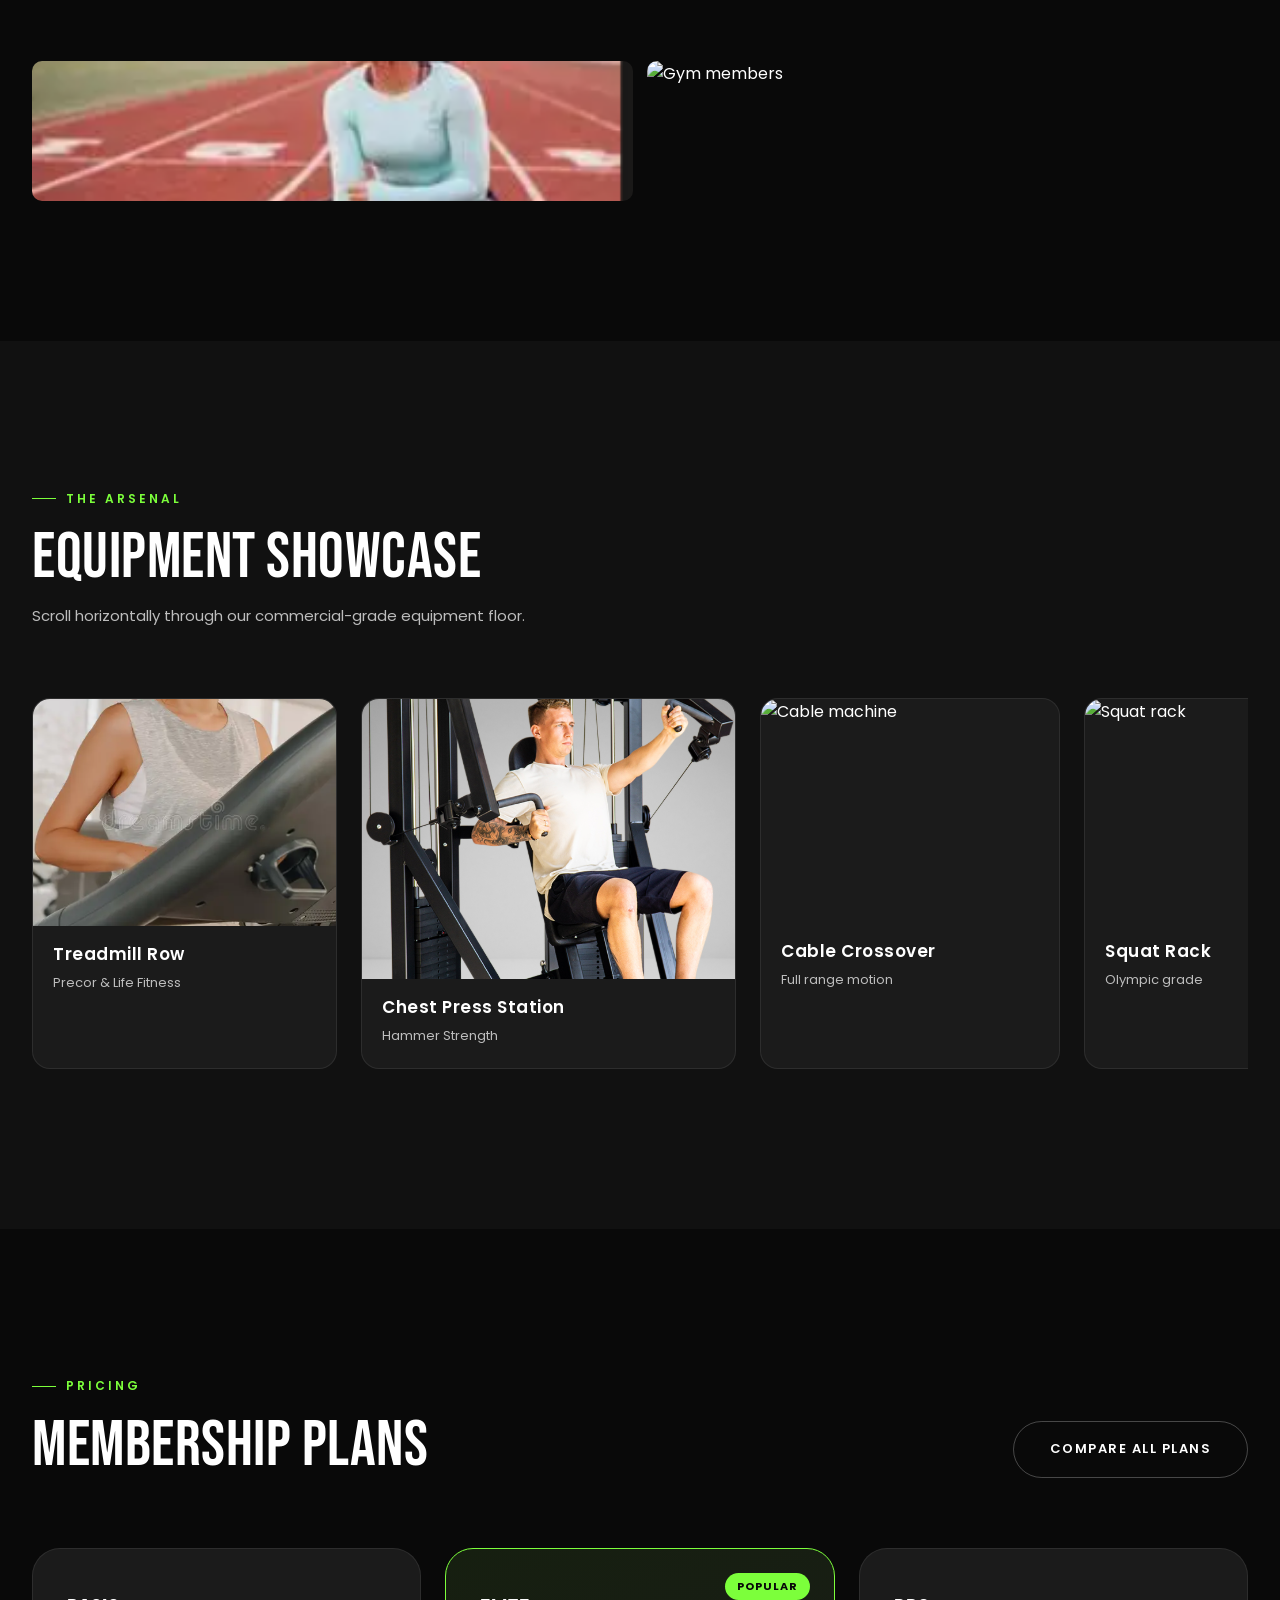
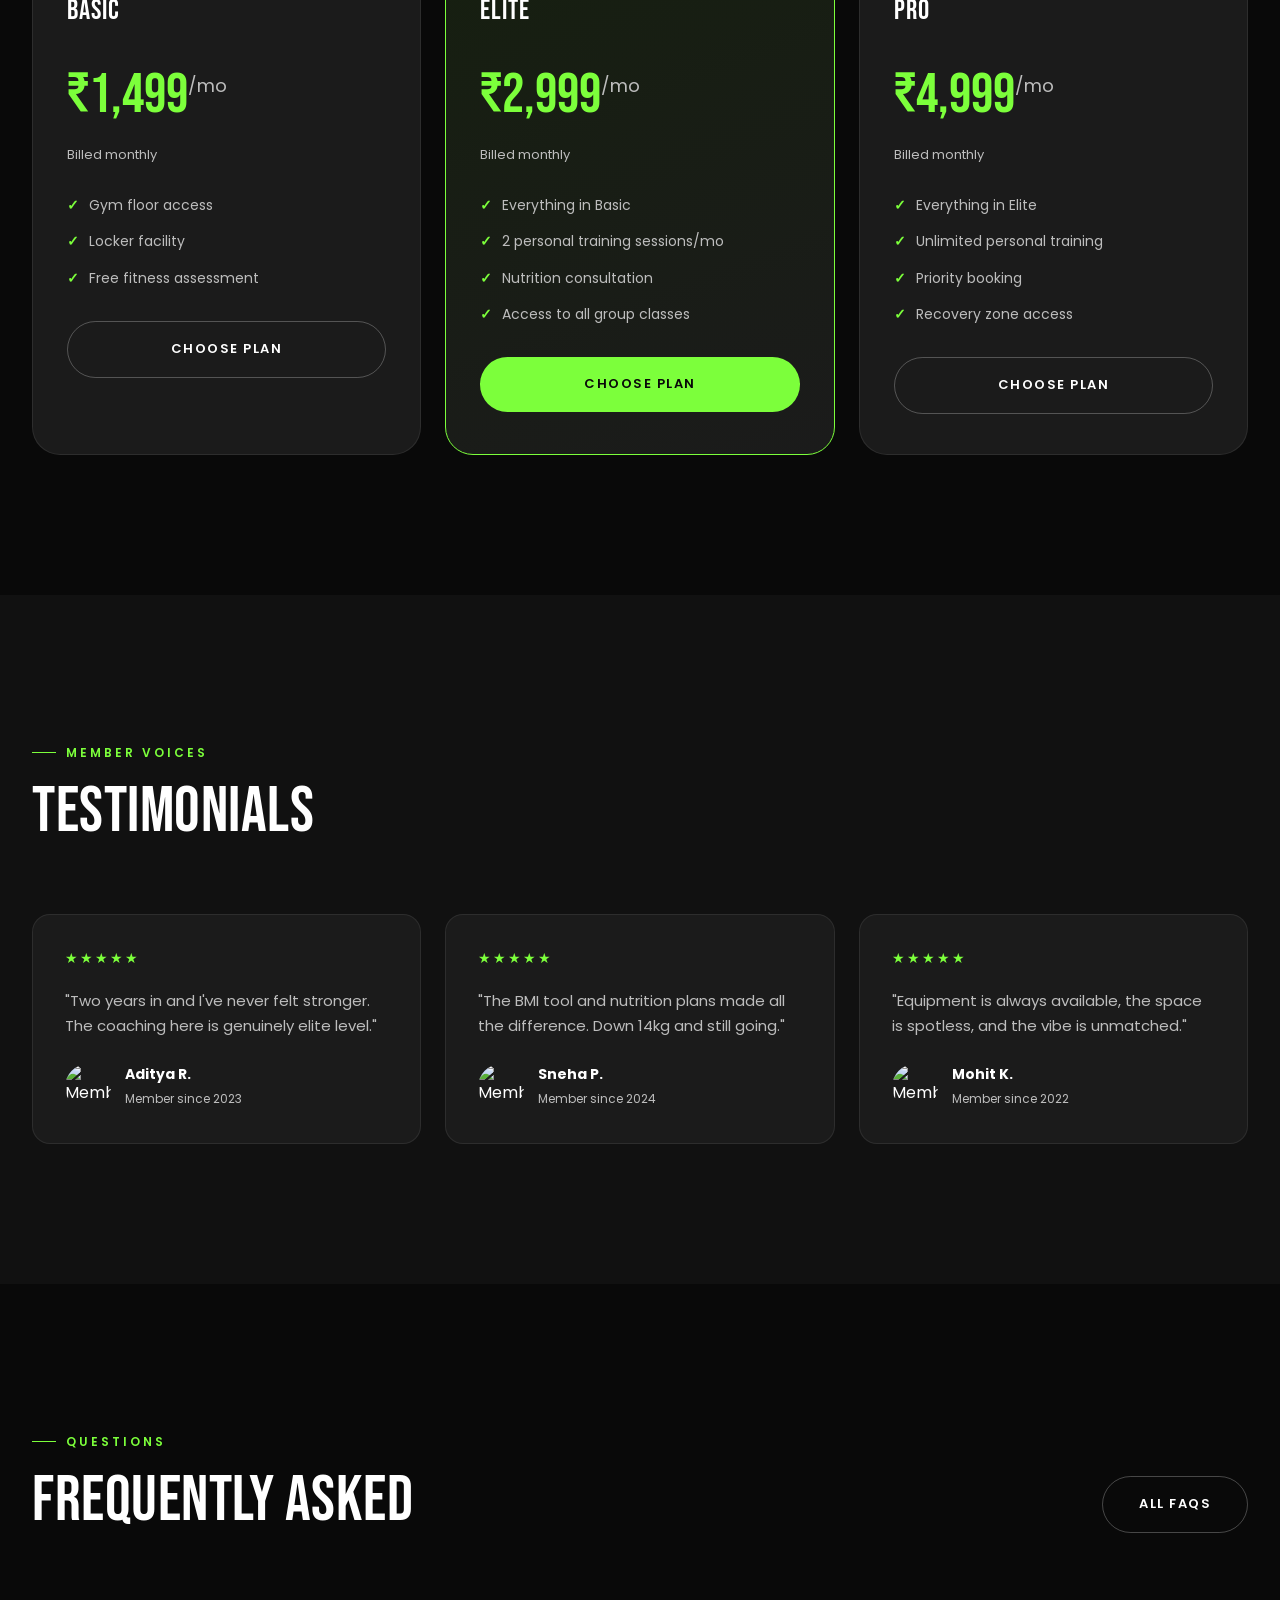
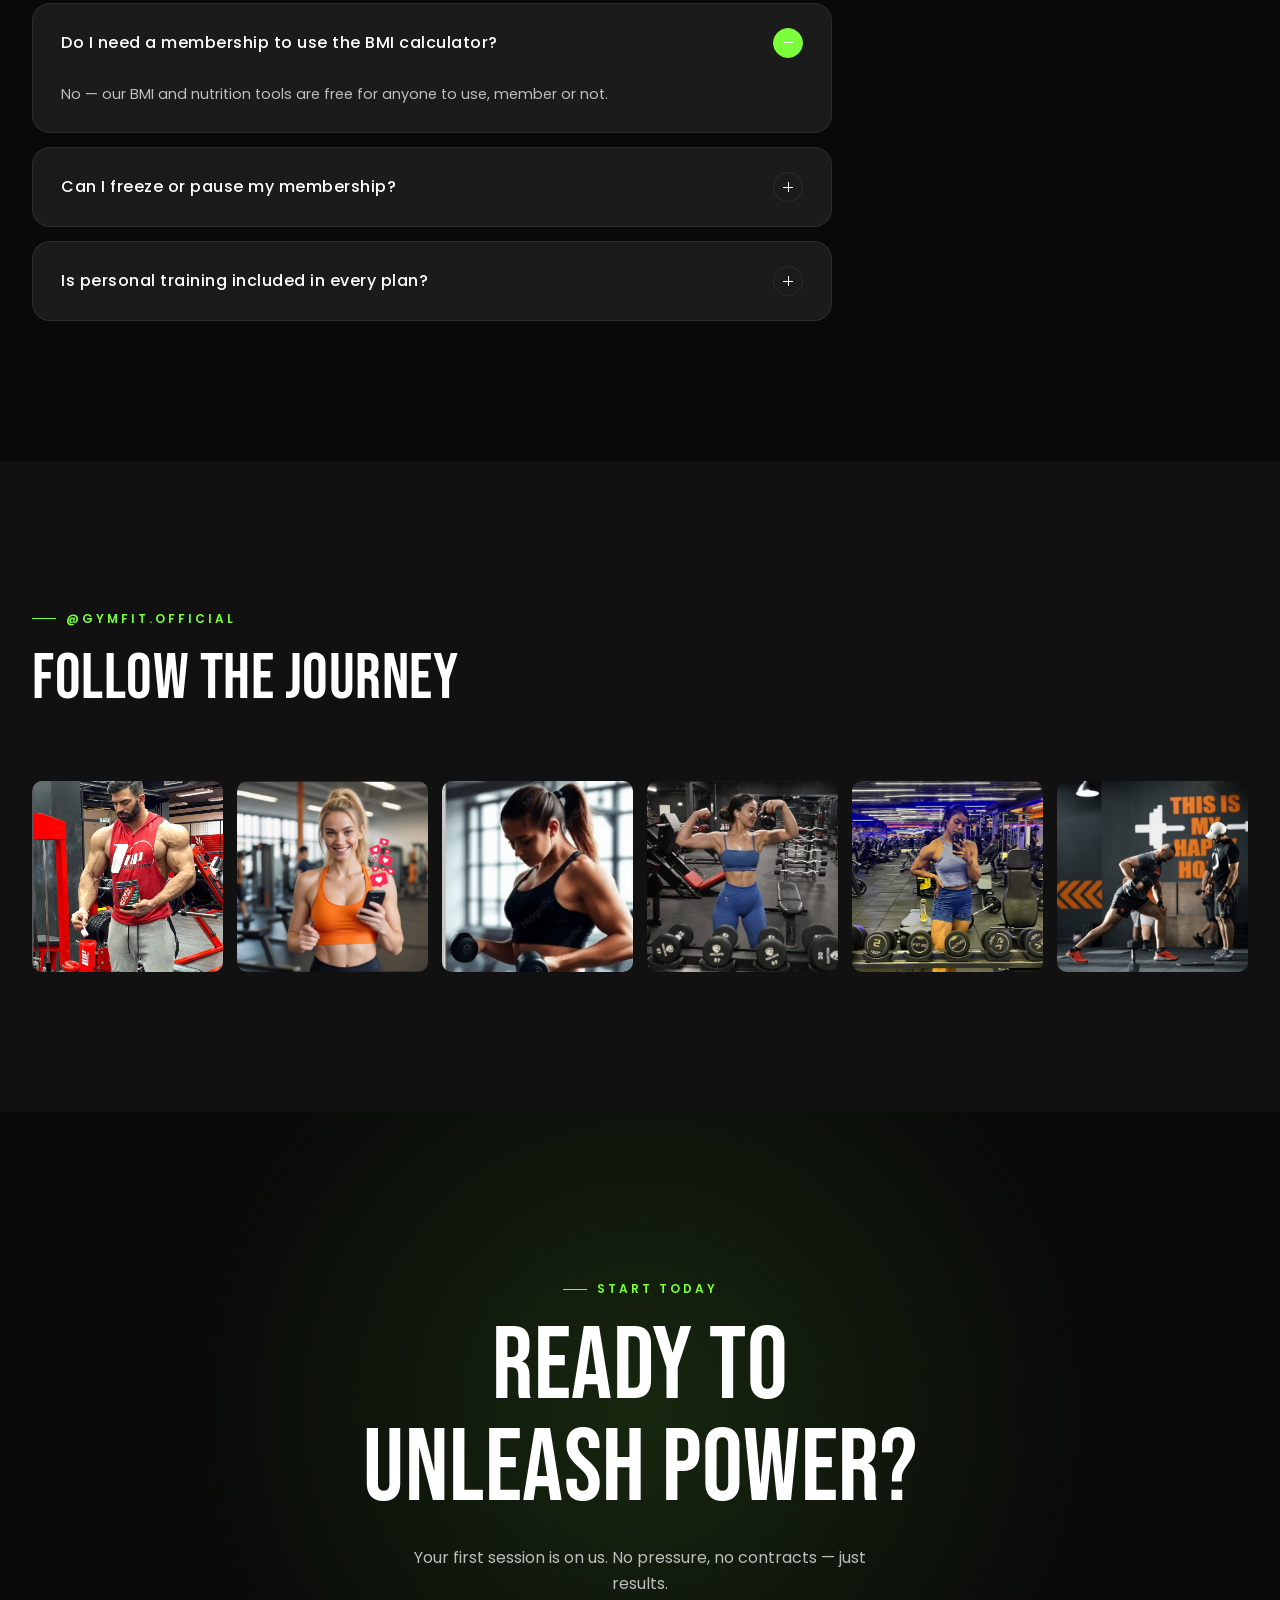
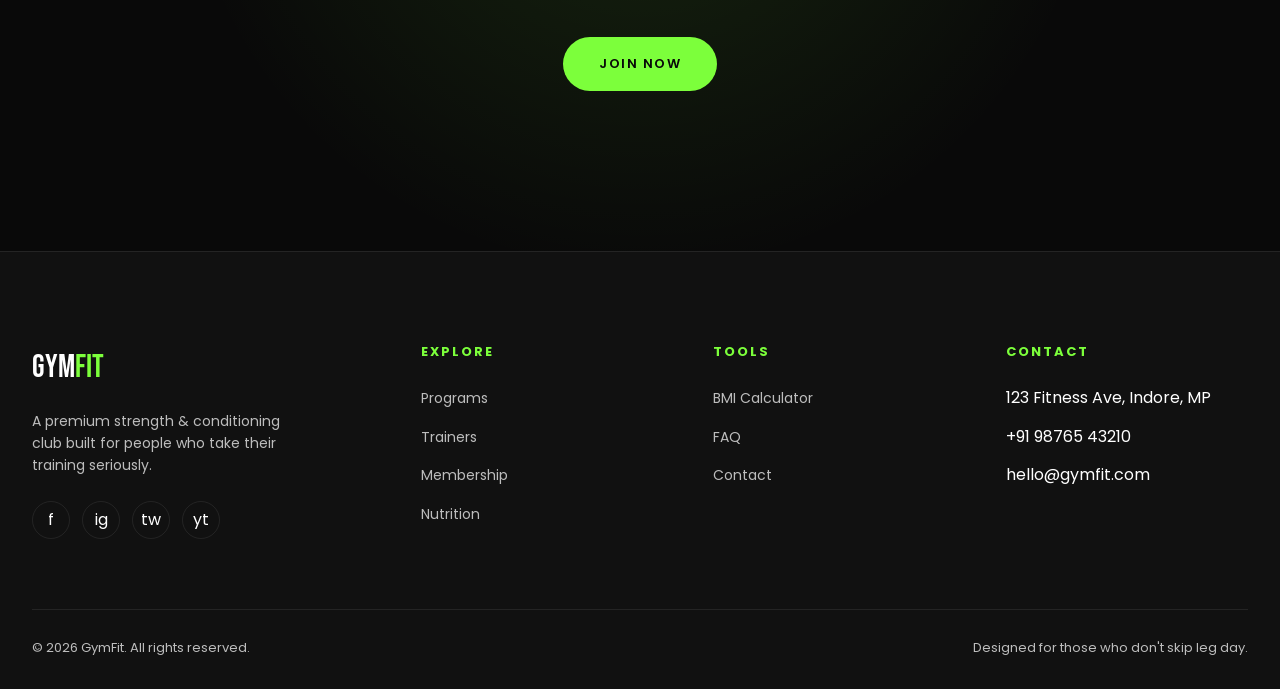
==== commit 12d30d7d: "Update gym fitness website" ====
--- a/index.html
+++ b/index.html
@@ -38,39 +38,28 @@
 </header>
 
 <!-- ============ HERO ============ -->
-<section class="hero">
-  <div class="hero-bg">
-    <div class="hero-glow"></div>
-  </div>
-
-  <div class="hero-bgwords" aria-hidden="true">
-    <span>STRENGTH</span>
-    <span>FITNESS</span>
-    <span>DISCIPLINE</span>
-  </div>
-
-  <div class="container hero-inner">
-    <div class="hero-copy">
-      <h1 class="hero-title">
-         <div class="hero-actions">
-        <a href="membership.html" class="btn btn-primary">Join Now</a>
-        <a href="programs.html" class="btn btn-outline">Explore Programs</a>
-      </div>
-    </div>
-
-    <div class="hero-visual">
-      <div class="hero-athlete">
-        <img class="parallax-img" src="https://images.unsplash.com/photo-1583454110551-21f2fa2afe61?auto=format&fit=crop&w=1200&q=80" alt="Athlete in dynamic workout pose holding dumbbells">
-      </div>
-
-    </div>
-  </div>
-
-  <div class="scroll-indicator">
-    <span>Scroll</span>
-    <div class="line"></div>
-  </div>
-</section>
+<section class="hero-image">
+    <img src="{css,js,images}/87b4a6fb-9731-4cdf-b49a-6d648787ea88.png" alt="Fitness Hero" class="hero-full-image">
+</section>
+
+<style>
+.hero-image{
+    width:100%;
+    min-height:100vh;
+    display:flex;
+    justify-content:center;
+    align-items:center;
+    background:#050505;
+    overflow:hidden;
+}
+
+.hero-full-image{
+    max-width:100%;
+    height:auto;
+    display:block;
+    object-fit:contain;
+}
+</style>
 
 <!-- ============ MARQUEE ============ -->
 <div class="marquee-wrap">
@@ -119,22 +108,22 @@
     <div class="programs-bento reveal-stagger">
       <div class="p-card big lift">
         <span class="p-tag">Advanced</span>
-        <img src="https://images.unsplash.com/photo-1517836357463-d25dfeac3438?auto=format&fit=crop&w=800&q=80" alt="Strength training">
+        <img src="https://images.unsplash.com/photo-1517836357463-d25dfeac3438?auto=format&fit=crop&w=800&q=80" alt="Strength training" loading="lazy" decoding="async">
         <div class="p-card-info"><h3>Strength Training</h3><span>Build raw power</span></div>
       </div>
       <div class="p-card lift">
         <span class="p-tag">Intense</span>
-        <img src="https://images.unsplash.com/photo-1517960413843-0aee8e2b3285?auto=format&fit=crop&w=800&q=80" alt="HIIT training">
+        <img src="https://images.unsplash.com/photo-1517960413843-0aee8e2b3285?auto=format&fit=crop&w=800&q=80" alt="HIIT training" loading="lazy" decoding="async">
         <div class="p-card-info"><h3>HIIT</h3><span>Max calorie burn</span></div>
       </div>
       <div class="p-card lift">
         <span class="p-tag">All Levels</span>
-        <img src="https://images.unsplash.com/photo-1518611012118-696072aa579a?auto=format&fit=crop&w=800&q=80" alt="CrossFit workout">
+        <img src="https://images.unsplash.com/photo-1518611012118-696072aa579a?auto=format&fit=crop&w=800&q=80" alt="CrossFit workout" loading="lazy" decoding="async">
         <div class="p-card-info"><h3>CrossFit</h3><span>Functional intensity</span></div>
       </div>
       <div class="p-card lift">
         <span class="p-tag">Recovery</span>
-        <img src="https://images.unsplash.com/photo-1544367567-0f2fcb009e0b?auto=format&fit=crop&w=800&q=80" alt="Yoga session">
+        <img src="https://images.unsplash.com/photo-1544367567-0f2fcb009e0b?auto=format&fit=crop&w=800&q=80" alt="Yoga session" loading="lazy" decoding="async">
         <div class="p-card-info"><h3>Yoga</h3><span>Mobility & mind</span></div>
       </div>
     </div>
@@ -145,7 +134,7 @@
 <section class="section alt">
   <div class="container why-grid">
     <div class="why-visual reveal">
-      <img class="parallax-img" src="https://images.unsplash.com/photo-1534438327276-14e5300c3a48?auto=format&fit=crop&w=900&q=80" alt="Gym interior">
+      <img class="parallax-img" src="https://images.unsplash.com/photo-1534438327276-14e5300c3a48?auto=format&fit=crop&w=900&q=80" alt="Gym interior" loading="lazy" decoding="async">
     </div>
     <div class="reveal">
       <span class="eyebrow">Why GymFit</span>
@@ -185,7 +174,7 @@
     <div class="trainers-row reveal-stagger">
       <div class="trainer-card lift">
         <div class="trainer-img">
-          <img src="https://images.unsplash.com/photo-1571731956672-f2b94d7dd0cb?auto=format&fit=crop&w=500&q=80" alt="Trainer Arjun Mehta">
+          <img src="https://images.unsplash.com/photo-1571731956672-f2b94d7dd0cb?auto=format&fit=crop&w=500&q=80" alt="Trainer Arjun Mehta" loading="lazy" decoding="async">
           <div class="trainer-social"><a href="#">in</a><a href="#">ig</a></div>
         </div>
         <div class="trainer-body">
@@ -197,7 +186,7 @@
       </div>
       <div class="trainer-card lift">
         <div class="trainer-img">
-          <img src="https://images.unsplash.com/photo-1548690312-e3b507d8c110?auto=format&fit=crop&w=500&q=80" alt="Trainer Neha Kapoor">
+          <img src="https://images.unsplash.com/photo-1548690312-e3b507d8c110?auto=format&fit=crop&w=500&q=80" alt="Trainer Neha Kapoor" loading="lazy" decoding="async">
           <div class="trainer-social"><a href="#">in</a><a href="#">ig</a></div>
         </div>
         <div class="trainer-body">
@@ -209,7 +198,7 @@
       </div>
       <div class="trainer-card lift">
         <div class="trainer-img">
-          <img src="https://images.unsplash.com/photo-1526506118085-60ce8714f8c5?auto=format&fit=crop&w=500&q=80" alt="Trainer Rohan Das">
+          <img src="https://images.unsplash.com/photo-1526506118085-60ce8714f8c5?auto=format&fit=crop&w=500&q=80" alt="Trainer Rohan Das" loading="lazy" decoding="async">
           <div class="trainer-social"><a href="#">in</a><a href="#">ig</a></div>
         </div>
         <div class="trainer-body">
@@ -221,7 +210,7 @@
       </div>
       <div class="trainer-card lift">
         <div class="trainer-img">
-          <img src="https://images.unsplash.com/photo-1550345332-09e3ac987658?auto=format&fit=crop&w=500&q=80" alt="Trainer Ishita Rao">
+          <img src="https://images.unsplash.com/photo-1550345332-09e3ac987658?auto=format&fit=crop&w=500&q=80" alt="Trainer Ishita Rao" loading="lazy" decoding="async">
           <div class="trainer-social"><a href="#">in</a><a href="#">ig</a></div>
         </div>
         <div class="trainer-body">
@@ -248,8 +237,8 @@
     <div class="transform-grid reveal-stagger">
       <div class="transform-card">
         <div class="ba-slider">
-          <img class="before" src="{css,js,images}/Screenshot 2026-07-09 135553.png" alt="Before transformation">
-          <img class="after" src="{css,js,images}/Screenshot 2026-07-09 135937.png" alt="After transformation">
+          <img class="before" src="{css,js,images}/Screenshot 2026-07-09 135553.png" alt="Before transformation" loading="lazy" decoding="async">
+          <img class="after" src="{css,js,images}/Screenshot 2026-07-09 135937.png" alt="After transformation" loading="lazy" decoding="async">
           <div class="ba-handle"></div>
           <span class="ba-label l">Before</span>
           <span class="ba-label r">After</span>
@@ -258,8 +247,8 @@
       </div>
       <div class="transform-card">
         <div class="ba-slider">
-          <img class="before" src="{css,js,images}/Screenshot 2026-07-09 140111.png" alt="Before transformation">
-          <img class="after" src="{css,js,images}/Screenshot 2026-07-09 140124.png" alt="After transformation">
+          <img class="before" src="{css,js,images}/Screenshot 2026-07-09 140111.png" alt="Before transformation" loading="lazy" decoding="async">
+          <img class="after" src="{css,js,images}/Screenshot 2026-07-09 140124.png" alt="After transformation" loading="lazy" decoding="async">
           <div class="ba-handle"></div>
           <span class="ba-label l">Before</span>
           <span class="ba-label r">After</span>
@@ -268,8 +257,8 @@
       </div>
       <div class="transform-card">
         <div class="ba-slider">
-          <img class="before" src="{css,js,images}/Screenshot 2026-07-09 140231.png" alt="Before transformation">
-          <img class="after" src="{css,js,images}/Screenshot 2026-07-09 140250.png" alt="After transformation">
+          <img class="before" src="{css,js,images}/Screenshot 2026-07-09 140231.png" alt="Before transformation" loading="lazy" decoding="async">
+          <img class="after" src="{css,js,images}/Screenshot 2026-07-09 140250.png" alt="After transformation" loading="lazy" decoding="async">
           <div class="ba-handle"></div>
           <span class="ba-label l">Before</span>
           <span class="ba-label r">After</span>
@@ -290,15 +279,15 @@
       </div>
     </div>
     <div class="bento-gallery reveal-stagger">
-      <div class="g-item g1"><img src="https://images.unsplash.com/photo-1534368959876-26bf04f2c947?auto=format&fit=crop&w=700&q=80" alt="Gym floor"></div>
-      <div class="g-item g2"><img src="https://images.unsplash.com/photo-1607962837359-5e7e89f86776?auto=format&fit=crop&w=500&q=80" alt="Equipment rack"></div>
-      <div class="g-item g3"><img src="https://images.unsplash.com/photo-1600881333168-2ef49b341f30?auto=format&fit=crop&w=500&q=80" alt="Dumbbells"></div>
-      <div class="g-item g4"><img src="https://images.unsplash.com/photo-1470468969717-61d5d54fd036?auto=format&fit=crop&w=700&q=80" alt="Running session"></div>
-      <div class="g-item g5"><img src="https://images.unsplash.com/photo-1476480862126-209bfaa8edc8?auto=format&fit=crop&w=400&q=80" alt="Weight plates"></div>
-      <div class="g-item g6"><img src="https://images.unsplash.com/photo-1523301343968-6a6ebf63c672?auto=format&fit=crop&w=400&q=80" alt="Running shoes"></div>
-      <div class="g-item g7"><img src="https://images.unsplash.com/photo-1584464491033-06628f3a6b7b?auto=format&fit=crop&w=500&q=80" alt="Barbell closeup"></div>
-      <div class="g-item g8"><img src="{css,js,images}/Screenshot 2026-07-09 140620.png" alt="Track running"></div>
-      <div class="g-item g9"><img src="https://images.unsplash.com/photo-1518310383802-640c2de311b2?auto=format&fit=crop&w=700&q=80" alt="Gym members"></div>
+      <div class="g-item g1"><img src="https://images.unsplash.com/photo-1534368959876-26bf04f2c947?auto=format&fit=crop&w=700&q=80" alt="Gym floor" loading="lazy" decoding="async"></div>
+      <div class="g-item g2"><img src="https://images.unsplash.com/photo-1607962837359-5e7e89f86776?auto=format&fit=crop&w=500&q=80" alt="Equipment rack" loading="lazy" decoding="async"></div>
+      <div class="g-item g3"><img src="https://images.unsplash.com/photo-1600881333168-2ef49b341f30?auto=format&fit=crop&w=500&q=80" alt="Dumbbells" loading="lazy" decoding="async"></div>
+      <div class="g-item g4"><img src="https://images.unsplash.com/photo-1470468969717-61d5d54fd036?auto=format&fit=crop&w=700&q=80" alt="Running session" loading="lazy" decoding="async"></div>
+      <div class="g-item g5"><img src="https://images.unsplash.com/photo-1476480862126-209bfaa8edc8?auto=format&fit=crop&w=400&q=80" alt="Weight plates" loading="lazy" decoding="async"></div>
+      <div class="g-item g6"><img src="https://images.unsplash.com/photo-1523301343968-6a6ebf63c672?auto=format&fit=crop&w=400&q=80" alt="Running shoes" loading="lazy" decoding="async"></div>
+      <div class="g-item g7"><img src="https://images.unsplash.com/photo-1584464491033-06628f3a6b7b?auto=format&fit=crop&w=500&q=80" alt="Barbell closeup" loading="lazy" decoding="async"></div>
+      <div class="g-item g8"><img src="{css,js,images}/Screenshot 2026-07-09 140620.png" alt="Track running" loading="lazy" decoding="async"></div>
+      <div class="g-item g9"><img src="https://images.unsplash.com/photo-1518310383802-640c2de311b2?auto=format&fit=crop&w=700&q=80" alt="Gym members" loading="lazy" decoding="async"></div>
     </div>
   </div>
 </section>
@@ -315,27 +304,27 @@
     </div>
     <div class="equip-scroll reveal">
       <div class="equip-card">
-        <img src="{css,js,images}/Screenshot 2026-07-09 140833.png" alt="Treadmill" width="500" height="375">
+        <img src="{css,js,images}/Screenshot 2026-07-09 140833.png" alt="Treadmill" width="500" height="375" loading="lazy" decoding="async">
         <div class="equip-card-body"><h4>Treadmill Row</h4><span>Precor & Life Fitness</span></div>
       </div>
       <div class="equip-card">
-        <img src="{css,js,images}/Screenshot 2026-07-09 141014.png" alt="Chest press machine" width="500" height="375">
+        <img src="{css,js,images}/Screenshot 2026-07-09 141014.png" alt="Chest press machine" width="500" height="375" loading="lazy" decoding="async">
         <div class="equip-card-body"><h4>Chest Press Station</h4><span>Hammer Strength</span></div>
       </div>
       <div class="equip-card">
-        <img src="https://images.unsplash.com/photo-1571902943202-507ec2618e8f?auto=format&fit=crop&w=500&q=80" alt="Cable machine" width="500" height="375 ">
+        <img src="https://images.unsplash.com/photo-1571902943202-507ec2618e8f?auto=format&fit=crop&w=500&q=80" alt="Cable machine" width="500" height="375 " loading="lazy" decoding="async">
         <div class="equip-card-body"><h4>Cable Crossover</h4><span>Full range motion</span></div>
       </div>
       <div class="equip-card">
-        <img src="https://images.unsplash.com/photo-1517344368193-41552b6ad3f5?auto=format&fit=crop&w=500&q=80" alt="Squat rack" width="500" height="375">
+        <img src="https://images.unsplash.com/photo-1517344368193-41552b6ad3f5?auto=format&fit=crop&w=500&q=80" alt="Squat rack" width="500" height="375" loading="lazy" decoding="async">
         <div class="equip-card-body"><h4>Squat Rack</h4><span>Olympic grade</span></div>
       </div>
       <div class="equip-card">
-        <img src="{css,js,images}/Screenshot 2026-07-09 141042.png" alt="Dumbbell rack" width="500" height="375">
+        <img src="{css,js,images}/Screenshot 2026-07-09 141042.png" alt="Dumbbell rack" width="500" height="375" loading="lazy" decoding="async">
         <div class="equip-card-body"><h4>Dumbbell Rack</h4><span>2.5kg – 50kg</span></div>
       </div>
       <div class="equip-card">
-        <img src="https://images.unsplash.com/photo-1540497077202-7c8a3999166f?auto=format&fit=crop&w=500&q=80" alt="Rowing machine" width="500" height="375">
+        <img src="https://images.unsplash.com/photo-1540497077202-7c8a3999166f?auto=format&fit=crop&w=500&q=80" alt="Rowing machine" width="500" height="375" loading="lazy" decoding="async">
         <div class="equip-card-body"><h4>Rowing Machine</h4><span>Concept2</span></div>
       </div>
     </div>
@@ -407,7 +396,7 @@
         <div class="testi-stars">★★★★★</div>
         <p class="testi-text">"Two years in and I've never felt stronger. The coaching here is genuinely elite level."</p>
         <div class="testi-person">
-          <img src="https://images.unsplash.com/photo-1600180758890-6b94519a8ba6?auto=format&fit=crop&w=100&q=80" alt="Member">
+          <img src="https://images.unsplash.com/photo-1600180758890-6b94519a8ba6?auto=format&fit=crop&w=100&q=80" alt="Member" loading="lazy" decoding="async">
           <div><b>Aditya R.</b><span>Member since 2023</span></div>
         </div>
       </div>
@@ -415,7 +404,7 @@
         <div class="testi-stars">★★★★★</div>
         <p class="testi-text">"The BMI tool and nutrition plans made all the difference. Down 14kg and still going."</p>
         <div class="testi-person">
-          <img src="https://images.unsplash.com/photo-1544005313-94ddf0286df2?auto=format&fit=crop&w=100&q=80" alt="Member">
+          <img src="https://images.unsplash.com/photo-1544005313-94ddf0286df2?auto=format&fit=crop&w=100&q=80" alt="Member" loading="lazy" decoding="async">
           <div><b>Sneha P.</b><span>Member since 2024</span></div>
         </div>
       </div>
@@ -423,7 +412,7 @@
         <div class="testi-stars">★★★★★</div>
         <p class="testi-text">"Equipment is always available, the space is spotless, and the vibe is unmatched."</p>
         <div class="testi-person">
-          <img src="https://images.unsplash.com/photo-1500648767791-00dcc994a43e?auto=format&fit=crop&w=100&q=80" alt="Member">
+          <img src="https://images.unsplash.com/photo-1500648767791-00dcc994a43e?auto=format&fit=crop&w=100&q=80" alt="Member" loading="lazy" decoding="async">
           <div><b>Mohit K.</b><span>Member since 2022</span></div>
         </div>
       </div>
@@ -468,12 +457,12 @@
       </div>
     </div>
     <div class="insta-strip reveal-stagger">
-      <div class="insta-item"><img src="{css,js,images}/Screenshot 2026-07-10 131243.png" alt="Instagram"></div>
-      <div class="insta-item"><img src="{css,js,images}/Screenshot 2026-07-10 131329.png" alt="Instagram"></div>
-      <div class="insta-item"><img src="{css,js,images}/Screenshot 2026-07-10 131401.png" alt="Instagram"></div>
-      <div class="insta-item"><img src="{css,js,images}/Screenshot 2026-07-10 131416.png" alt="Instagram"></div>
-      <div class="insta-item"><img src="{css,js,images}/Screenshot 2026-07-10 131641.png" alt="Instagram"></div>
-      <div class="insta-item"><img src="{css,js,images}/Screenshot 2026-07-10 131714.png" alt="Instagram"></div>
+      <div class="insta-item"><img src="{css,js,images}/Screenshot 2026-07-10 131243.png" alt="Instagram" loading="lazy" decoding="async"></div>
+      <div class="insta-item"><img src="{css,js,images}/Screenshot 2026-07-10 131329.png" alt="Instagram" loading="lazy" decoding="async"></div>
+      <div class="insta-item"><img src="{css,js,images}/Screenshot 2026-07-10 131401.png" alt="Instagram" loading="lazy" decoding="async"></div>
+      <div class="insta-item"><img src="{css,js,images}/Screenshot 2026-07-10 131416.png" alt="Instagram" loading="lazy" decoding="async"></div>
+      <div class="insta-item"><img src="{css,js,images}/Screenshot 2026-07-10 131641.png" alt="Instagram" loading="lazy" decoding="async"></div>
+      <div class="insta-item"><img src="{css,js,images}/Screenshot 2026-07-10 131714.png" alt="Instagram" loading="lazy" decoding="async"></div>
     </div>
   </div>
 </section>
--- a/css/style.css
+++ b/css/style.css
@@ -0,0 +1,488 @@
+/* =========================================================
+   GYMFIT — CORE STYLESHEET
+   Premium dark fitness experience
+   ========================================================= */
+
+@import url('https://fonts.googleapis.com/css2?family=Bebas+Neue&family=Poppins:wght@300;400;500;600;700;800&display=swap');
+
+:root{
+  --bg: #090909;
+  --section: #111111;
+  --card: #1B1B1B;
+  --card-hover: #212121;
+  --accent: #7CFF3B;
+  --accent-dim: rgba(124,255,59,.14);
+  --white: #ffffff;
+  --text-secondary: #BDBDBD;
+  --border: rgba(255,255,255,.08);
+
+  --font-head: 'Bebas Neue', sans-serif;
+  --font-body: 'Poppins', sans-serif;
+
+  --radius-lg: 28px;
+  --radius-md: 18px;
+  --radius-sm: 10px;
+
+  --ease: cubic-bezier(.16,.84,.44,1);
+  --container: 1280px;
+}
+
+*,*::before,*::after{ box-sizing:border-box; margin:0; padding:0; }
+html{ scroll-behavior:smooth; }
+html,body{ background:var(--bg); overflow-x:hidden; }
+
+body{
+  font-family:var(--font-body);
+  color:var(--white);
+  font-weight:400;
+  line-height:1.6;
+  -webkit-font-smoothing:antialiased;
+}
+
+img{ max-width:100%; display:block; }
+a{ color:inherit; text-decoration:none; }
+ul{ list-style:none; }
+button{ font-family:inherit; cursor:pointer; border:none; background:none; color:inherit; }
+input,select,textarea{ font-family:inherit; }
+
+.container{ width:100%; max-width:var(--container); margin:0 auto; padding:0 32px; }
+
+h1,h2,h3,h4{ font-family:var(--font-head); letter-spacing:.5px; font-weight:400; line-height:1; }
+
+.eyebrow{
+  display:inline-flex; align-items:center; gap:10px;
+  font-size:12px; letter-spacing:3px; text-transform:uppercase;
+  color:var(--accent); font-weight:600; margin-bottom:18px;
+}
+.eyebrow::before{
+  content:''; width:24px; height:1px; background:var(--accent);
+}
+
+.section-tag{ color:var(--text-secondary); font-size:15px; max-width:520px; margin-top:14px; }
+
+/* ============ SCROLL PROGRESS ============ */
+.scroll-progress{
+  position:fixed; top:0; left:0; height:3px; width:0%;
+  background:linear-gradient(90deg,var(--accent),#c8ff9a);
+  z-index:9999; transition:width .05s linear;
+}
+
+/* ============ LOADER ============ */
+.loader{
+  position:fixed; inset:0; z-index:99999; background:var(--bg);
+  display:flex; align-items:center; justify-content:center; flex-direction:column; gap:20px;
+  transition:opacity .6s var(--ease), visibility .6s var(--ease);
+}
+.loader.hidden{ opacity:0; visibility:hidden; pointer-events:none; }
+.loader-mark{ font-family:var(--font-head); font-size:14vw; line-height:.9; color:var(--white); letter-spacing:2px; overflow:hidden; }
+.loader-bar{ width:220px; height:2px; background:var(--border); position:relative; overflow:hidden; border-radius:2px; }
+.loader-bar::after{
+  content:''; position:absolute; left:-40%; top:0; height:100%; width:40%;
+  background:var(--accent); animation:loaderSlide 1.1s ease-in-out infinite;
+}
+@keyframes loaderSlide{
+  0%{ left:-40%; } 50%{ left:60%; } 100%{ left:100%; }
+}
+
+/* ============ NAVBAR ============ */
+.navbar{
+  position:fixed; top:0; left:0; width:100%; z-index:1000;
+  padding:22px 0; transition:all .4s var(--ease);
+}
+.navbar.scrolled{
+  padding:14px 0;
+  background:rgba(9,9,9,.6);
+  backdrop-filter:blur(18px) saturate(160%);
+  -webkit-backdrop-filter:blur(18px) saturate(160%);
+  border-bottom:1px solid var(--border);
+}
+.nav-inner{ display:flex; align-items:center; justify-content:space-between; }
+.logo{ font-family:var(--font-head); font-size:26px; letter-spacing:1px; }
+.logo span{ color:var(--accent); }
+.nav-links{ display:flex; gap:40px; align-items:center; }
+.nav-links a{
+  font-size:13px; letter-spacing:1.5px; text-transform:uppercase; font-weight:500;
+  color:var(--white); position:relative; padding:6px 0;
+}
+.nav-links a::after{
+  content:''; position:absolute; left:0; bottom:0; width:0; height:1px; background:var(--accent);
+  transition:width .35s var(--ease);
+}
+.nav-links a:hover::after, .nav-links a.active::after{ width:100%; }
+.nav-links a.active{ color:var(--accent); }
+.nav-cta{
+  padding:12px 28px; border:1px solid var(--accent); border-radius:100px; font-size:13px;
+  letter-spacing:1px; text-transform:uppercase; font-weight:600; color:var(--accent);
+  transition:all .35s var(--ease); position:relative; overflow:hidden;
+}
+.nav-cta:hover{ background:var(--accent); color:#090909; box-shadow:0 0 30px var(--accent-dim), 0 0 60px rgba(124,255,59,.25); }
+
+.nav-toggle{ display:none; flex-direction:column; gap:5px; z-index:1001; }
+.nav-toggle span{ width:26px; height:2px; background:var(--white); transition:all .3s var(--ease); }
+
+/* ============ BUTTONS ============ */
+.btn{
+  display:inline-flex; align-items:center; justify-content:center; gap:10px;
+  padding:17px 36px; border-radius:100px; font-size:13px; letter-spacing:1.5px;
+  text-transform:uppercase; font-weight:600; position:relative; overflow:hidden;
+  transition:transform .35s var(--ease), box-shadow .35s var(--ease);
+}
+.btn-primary{ background:var(--accent); color:#090909; }
+.btn-primary:hover{ transform:translateY(-3px); box-shadow:0 10px 40px rgba(124,255,59,.35); }
+.btn-outline{ border:1px solid rgba(255,255,255,.25); color:var(--white); }
+.btn-outline:hover{ border-color:var(--accent); color:var(--accent); transform:translateY(-3px); }
+
+.ripple{ position:absolute; border-radius:50%; background:rgba(255,255,255,.5); transform:scale(0); animation:rippleAnim .6s var(--ease); pointer-events:none; }
+.btn-primary .ripple{ background:rgba(0,0,0,.25); }
+@keyframes rippleAnim{ to{ transform:scale(3); opacity:0; } }
+
+/* ============ PREMIUM HERO ============ */
+.hero{
+  position:relative; height:100vh; min-height:680px; width:100%;
+  overflow:hidden; display:flex; align-items:center; background:var(--bg);
+}
+.hero-bg{
+  position:absolute; inset:0; z-index:0;
+  background:radial-gradient(120% 120% at 18% 15%, #151515 0%, #0c0c0c 55%, #050505 100%);
+}
+.hero-glow{
+  position:absolute; width:640px; height:640px; right:0; top:18%; transform:translateX(20%);
+  background:var(--accent); border-radius:50%; filter:blur(150px); opacity:.24;
+  mix-blend-mode:screen; pointer-events:none;
+}
+
+.hero-bgwords{
+  position:absolute; inset:0; z-index:1; display:flex; flex-direction:column;
+  justify-content:center; align-items:flex-end; gap:0; pointer-events:none; padding-right:3%;
+}
+.hero-bgwords span{
+  font-family:var(--font-head); font-size:clamp(56px,9vw,148px); color:transparent;
+  -webkit-text-stroke:1px rgba(255,255,255,.07); line-height:.92; letter-spacing:2px;
+  opacity:0; transform:translateY(26px); animation:heroWordIn 1s var(--ease) forwards;
+}
+.hero-bgwords span:nth-child(1){ animation-delay:.15s; }
+.hero-bgwords span:nth-child(2){ animation-delay:.3s; }
+.hero-bgwords span:nth-child(3){ animation-delay:.45s; }
+@keyframes heroWordIn{ to{ opacity:1; transform:translateY(0); } }
+
+.hero-inner{
+  position:relative; z-index:3; display:grid; grid-template-columns:1.05fr .95fr;
+  align-items:center; gap:24px; width:100%;
+}
+
+.hero-copy{ position:relative; z-index:4; }
+.hero-title{
+  font-family:var(--font-head); text-transform:uppercase; font-weight:400;
+  font-size:clamp(52px,7.4vw,116px); line-height:.88; letter-spacing:1px; color:var(--white);
+}
+.hero-line{
+  display:block; overflow:hidden; opacity:0; transform:translateY(100%);
+  animation:heroLineIn .9s var(--ease) forwards;
+}
+.hero-line:nth-child(1){ animation-delay:.15s; }
+.hero-line:nth-child(2){ animation-delay:.3s; }
+.hero-line:nth-child(3){ animation-delay:.45s; }
+.hero-accent{ color:var(--accent); }
+@keyframes heroLineIn{ to{ opacity:1; transform:translateY(0); } }
+
+.hero-desc{
+  color:var(--text-secondary); font-size:17px; max-width:440px; margin-top:22px;
+  opacity:0; transform:translateY(20px); animation:heroFadeUp .8s var(--ease) forwards; animation-delay:.65s;
+}
+.hero-actions{
+  display:flex; gap:16px; margin-top:34px; flex-wrap:wrap;
+  opacity:0; transform:translateY(20px); animation:heroFadeUp .8s var(--ease) forwards; animation-delay:.8s;
+}
+@keyframes heroFadeUp{ to{ opacity:1; transform:translateY(0); } }
+
+.hero-visual{
+  position:relative; height:76vh; min-height:500px;
+  display:flex; align-items:flex-end; justify-content:center;
+}
+.hero-athlete{
+  position:relative; z-index:2; height:100%;
+  opacity:0; transform:translateY(50px); animation:heroAthleteIn 1.1s var(--ease) forwards; animation-delay:.25s;
+}
+.hero-athlete img{
+  height:100%; max-height:820px; object-fit:contain; object-position:bottom; will-change:transform;
+  filter:drop-shadow(0 40px 70px rgba(0,0,0,.65));
+  -webkit-mask-image:linear-gradient(to bottom, black 80%, transparent 99%);
+  mask-image:linear-gradient(to bottom, black 80%, transparent 99%);
+}
+@keyframes heroAthleteIn{ to{ opacity:1; transform:translateY(0); } }
+
+.hero-card{
+  position:absolute; z-index:5; background:rgba(17,17,17,.65); backdrop-filter:blur(16px);
+  -webkit-backdrop-filter:blur(16px); border:1px solid var(--border); border-radius:var(--radius-md);
+  padding:16px 22px; text-align:center; box-shadow:0 20px 40px rgba(0,0,0,.35);
+  opacity:0; transform:translateY(24px) scale(.94); animation:heroCardIn .7s var(--ease) forwards;
+}
+.hero-card b{ display:block; font-family:var(--font-head); font-size:28px; color:var(--accent); letter-spacing:1px; }
+.hero-card small{ color:var(--text-secondary); font-size:11px; letter-spacing:1px; text-transform:uppercase; }
+.hero-card.card-1{ top:8%; left:-4%; animation-delay:.95s; }
+.hero-card.card-2{ bottom:20%; left:-3%; animation-delay:1.1s; }
+.hero-card.card-3{ top:4%; right:-2%; animation-delay:1.25s; }
+@keyframes heroCardIn{ to{ opacity:1; transform:translateY(0) scale(1); } }
+
+.floating-cards{ display:flex; gap:16px; margin-top:22px; flex-wrap:wrap; }
+.floating-cards.right{ justify-content:flex-end; }
+.float-card{
+  background:rgba(27,27,27,.7); backdrop-filter:blur(14px);
+  border:1px solid var(--border); border-radius:var(--radius-sm);
+  padding:16px 20px; min-width:140px;
+}
+.float-card b{ display:block; font-family:var(--font-head); font-size:26px; color:var(--accent); }
+.float-card small{ color:var(--text-secondary); font-size:11px; letter-spacing:1px; text-transform:uppercase; }
+
+.scroll-indicator{
+  position:absolute; bottom:36px; left:50%; transform:translateX(-50%); z-index:7;
+  display:flex; flex-direction:column; align-items:center; gap:10px; color:var(--text-secondary);
+  font-size:11px; letter-spacing:3px; text-transform:uppercase;
+}
+.scroll-indicator .line{ width:1px; height:44px; background:linear-gradient(var(--accent),transparent); animation:scrollLine 1.8s ease-in-out infinite; }
+@keyframes scrollLine{ 0%{ transform:scaleY(0); transform-origin:top; } 50%{ transform:scaleY(1); transform-origin:top; } 51%{ transform-origin:bottom; } 100%{ transform:scaleY(0); transform-origin:bottom; } }
+
+/* ============ MARQUEE ============ */
+.marquee-wrap{
+  background:var(--section); border-top:1px solid var(--border); border-bottom:1px solid var(--border);
+  padding:26px 0; overflow:hidden; white-space:nowrap; position:relative;
+}
+.marquee-track{ display:inline-flex; gap:60px; animation:marqueeScroll 26s linear infinite; }
+.marquee-track span{
+  font-family:var(--font-head); font-size:34px; color:transparent;
+  -webkit-text-stroke:1px rgba(255,255,255,.35); letter-spacing:2px;
+}
+.marquee-track span.on{ color:var(--accent); -webkit-text-stroke:1px var(--accent); }
+@keyframes marqueeScroll{ from{ transform:translateX(0); } to{ transform:translateX(-50%); } }
+
+/* ============ STANDARD SECTION ============ */
+.section{ padding:140px 0; position:relative; }
+.section.alt{ background:var(--section); }
+.section-head{ display:flex; align-items:flex-end; justify-content:space-between; gap:40px; margin-bottom:70px; flex-wrap:wrap; }
+.section-head h2{ font-size:clamp(38px,5vw,64px); }
+.section-head .btn{ flex-shrink:0; }
+
+/* ============ COUNTERS ============ */
+.counters{ display:grid; grid-template-columns:repeat(4,1fr); gap:2px; background:var(--border); border-radius:var(--radius-lg); overflow:hidden; }
+.counter-item{ background:var(--bg); padding:60px 30px; text-align:center; }
+.counter-num{ font-family:var(--font-head); font-size:clamp(48px,6vw,90px); color:var(--accent); line-height:1; }
+.counter-label{ color:var(--text-secondary); font-size:13px; letter-spacing:2px; text-transform:uppercase; margin-top:12px; }
+
+/* ============ PROGRAMS GRID (bento-ish, varied) ============ */
+.programs-bento{
+  display:grid; grid-template-columns:repeat(4,1fr); grid-auto-rows:220px; gap:20px;
+}
+.p-card{
+  position:relative; border-radius:var(--radius-md); overflow:hidden; grid-column:span 2; grid-row:span 1;
+  border:1px solid var(--border); background:var(--card);
+}
+.p-card.big{ grid-column:span 2; grid-row:span 2; }
+.p-card img{ position:absolute; inset:0; width:100%; height:100%; object-fit:cover; transition:transform .8s var(--ease), filter .8s var(--ease); }
+.p-card::before{
+  content:''; position:absolute; inset:0; z-index:1;
+  background:linear-gradient(180deg, transparent 30%, rgba(9,9,9,.92) 100%);
+}
+.p-card:hover img{ transform:scale(1.08); }
+.p-card-info{ position:absolute; left:0; bottom:0; z-index:2; padding:26px; width:100%; }
+.p-card-info h3{ font-size:clamp(24px,2.6vw,34px); }
+.p-card-info span{ color:var(--text-secondary); font-size:13px; }
+.p-tag{
+  position:absolute; top:18px; right:18px; z-index:2; background:rgba(9,9,9,.6); backdrop-filter:blur(8px);
+  padding:6px 14px; border-radius:100px; font-size:11px; letter-spacing:1px; text-transform:uppercase; border:1px solid var(--border);
+}
+
+/* ============ WHY CHOOSE US — diagonal split ============ */
+.why-grid{ display:grid; grid-template-columns:1fr 1fr; gap:60px; align-items:center; }
+.why-visual{ position:relative; border-radius:var(--radius-lg); overflow:hidden; aspect-ratio:4/5; }
+.why-visual img{ width:100%; height:100%; object-fit:cover; }
+.why-list{ display:flex; flex-direction:column; gap:0; }
+.why-row{ display:flex; gap:22px; padding:26px 0; border-bottom:1px solid var(--border); }
+.why-row:first-child{ padding-top:0; }
+.why-num{ font-family:var(--font-head); font-size:32px; color:var(--accent); min-width:50px; }
+.why-row h4{ font-family:var(--font-body); font-weight:600; font-size:19px; margin-bottom:6px; }
+.why-row p{ color:var(--text-secondary); font-size:14.5px; }
+
+/* ============ TRAINERS — carousel style row ============ */
+.trainers-row{ display:grid; grid-template-columns:repeat(4,1fr); gap:24px; }
+.trainer-card{ position:relative; border-radius:var(--radius-md); overflow:hidden; background:var(--card); border:1px solid var(--border); }
+.trainer-img{ position:relative; aspect-ratio:3/4; overflow:hidden; }
+.trainer-img img{ width:100%; height:100%; object-fit:cover; transition:transform .6s var(--ease); }
+.trainer-card:hover .trainer-img img{ transform:scale(1.06); }
+.trainer-social{
+  position:absolute; right:14px; top:14px; display:flex; flex-direction:column; gap:8px;
+  opacity:0; transform:translateX(10px); transition:all .4s var(--ease);
+}
+.trainer-card:hover .trainer-social{ opacity:1; transform:translateX(0); }
+.trainer-social a{
+  width:34px; height:34px; border-radius:50%; background:rgba(9,9,9,.7); backdrop-filter:blur(6px);
+  display:flex; align-items:center; justify-content:center; font-size:13px; border:1px solid var(--border);
+}
+.trainer-social a:hover{ background:var(--accent); color:#090909; }
+.trainer-body{ padding:20px; }
+.trainer-body h3{ font-size:22px; font-family:var(--font-body); font-weight:600; }
+.trainer-spec{ color:var(--accent); font-size:12px; letter-spacing:1px; text-transform:uppercase; margin:6px 0 14px; }
+.trainer-exp{ color:var(--text-secondary); font-size:13px; margin-bottom:16px; }
+.trainer-btn{
+  width:100%; padding:12px; border:1px solid var(--border); border-radius:100px; font-size:12px;
+  letter-spacing:1px; text-transform:uppercase; text-align:center; transition:all .3s var(--ease);
+}
+.trainer-btn:hover{ background:var(--accent); color:#090909; border-color:var(--accent); }
+
+/* ============ TRANSFORMATION — before/after slider ============ */
+.transform-grid{ display:grid; grid-template-columns:repeat(3,1fr); gap:24px; }
+.transform-card{ border-radius:var(--radius-md); overflow:hidden; background:var(--card); border:1px solid var(--border); }
+.ba-slider{ position:relative; aspect-ratio:4/5; overflow:hidden; cursor:ew-resize; }
+.ba-slider img{ position:absolute; inset:0; width:100%; height:100%; object-fit:cover; }
+.ba-slider .after{ clip-path:inset(0 0 0 50%); }
+.ba-handle{ position:absolute; top:0; bottom:0; left:50%; width:2px; background:var(--accent); transform:translateX(-1px); }
+.ba-handle::after{ content:'⇔'; position:absolute; top:50%; left:50%; transform:translate(-50%,-50%); width:38px; height:38px; background:var(--accent); color:#090909; border-radius:50%; display:flex; align-items:center; justify-content:center; font-size:16px; }
+.ba-label{ position:absolute; top:14px; font-size:11px; letter-spacing:1px; text-transform:uppercase; background:rgba(9,9,9,.7); padding:5px 12px; border-radius:100px; }
+.ba-label.l{ left:14px; } .ba-label.r{ right:14px; }
+.transform-name{ padding:18px 20px; }
+.transform-name h4{ font-family:var(--font-body); font-weight:600; font-size:16px; }
+.transform-name span{ color:var(--accent); font-size:12px; }
+
+/* ============ GALLERY (bento) ============ */
+.bento-gallery{ display:grid; grid-template-columns:repeat(6,1fr); grid-auto-rows:140px; gap:14px; }
+.bento-gallery .g-item{ position:relative; overflow:hidden; border-radius:var(--radius-sm); }
+.bento-gallery .g-item img{ width:100%; height:100%; object-fit:cover; transition:transform .6s var(--ease); }
+.bento-gallery .g-item:hover img{ transform:scale(1.1); }
+.g1{ grid-column:span 2; grid-row:span 2; }
+.g2{ grid-column:span 2; grid-row:span 1; }
+.g3{ grid-column:span 2; grid-row:span 1; }
+.g4{ grid-column:span 2; grid-row:span 2; }
+.g5{ grid-column:span 1; grid-row:span 1; }
+.g6{ grid-column:span 1; grid-row:span 1; }
+.g7{ grid-column:span 2; grid-row:span 1; }
+.g8{ grid-column:span 3; grid-row:span 1; }
+.g9{ grid-column:span 3; grid-row:span 1; }
+
+/* ============ EQUIPMENT SHOWCASE — horizontal scroll ============ */
+.equip-scroll{ display:flex; gap:24px; overflow-x:auto; padding-bottom:20px; scrollbar-width:none; }
+.equip-scroll::-webkit-scrollbar{ display:none; }
+.equip-card{ min-width:300px; border-radius:var(--radius-md); overflow:hidden; background:var(--card); border:1px solid var(--border); flex-shrink:0; }
+.equip-card img{ width:100%; aspect-ratio:4/3; object-fit:cover; }
+.equip-card-body{ padding:20px; }
+.equip-card-body h4{ font-family:var(--font-body); font-weight:600; font-size:17px; margin-bottom:6px; }
+.equip-card-body span{ color:var(--text-secondary); font-size:13px; }
+
+/* ============ MEMBERSHIP PREVIEW ============ */
+.plans-row{ display:grid; grid-template-columns:repeat(3,1fr); gap:24px; }
+.plan-card{
+  border-radius:var(--radius-lg); padding:40px 34px; background:var(--card); border:1px solid var(--border);
+  transition:all .4s var(--ease); position:relative; overflow:hidden;
+}
+.plan-card:hover{ transform:translateY(-10px); border-color:rgba(124,255,59,.3); box-shadow:0 30px 60px rgba(0,0,0,.4); }
+.plan-card.featured{ background:linear-gradient(160deg,#161f10,var(--card)); border-color:var(--accent); }
+.plan-tag{ position:absolute; top:24px; right:24px; background:var(--accent); color:#090909; font-size:11px; letter-spacing:1px; text-transform:uppercase; padding:5px 12px; border-radius:100px; font-weight:700; }
+.plan-name{ font-family:var(--font-head); font-size:28px; letter-spacing:1px; margin-bottom:6px; }
+.plan-price{ font-family:var(--font-head); font-size:56px; color:var(--accent); margin:18px 0 4px; }
+.plan-price sup{ font-size:18px; font-family:var(--font-body); color:var(--text-secondary); }
+.plan-cycle{ color:var(--text-secondary); font-size:13px; margin-bottom:28px; }
+.plan-feats{ display:flex; flex-direction:column; gap:14px; margin-bottom:32px; }
+.plan-feats li{ display:flex; gap:10px; font-size:14px; color:var(--text-secondary); align-items:flex-start; }
+.plan-feats li::before{ content:'✓'; color:var(--accent); font-weight:700; }
+.plan-card .btn{ width:100%; }
+
+/* ============ TESTIMONIALS ============ */
+.testi-row{ display:grid; grid-template-columns:repeat(3,1fr); gap:24px; }
+.testi-card{ background:var(--card); border:1px solid var(--border); border-radius:var(--radius-md); padding:32px; }
+.testi-stars{ color:var(--accent); font-size:14px; margin-bottom:18px; letter-spacing:2px; }
+.testi-text{ color:var(--text-secondary); font-size:15px; margin-bottom:24px; line-height:1.7; }
+.testi-person{ display:flex; align-items:center; gap:14px; }
+.testi-person img{ width:46px; height:46px; border-radius:50%; object-fit:cover; }
+.testi-person b{ display:block; font-size:14px; }
+.testi-person span{ color:var(--text-secondary); font-size:12px; }
+
+/* ============ FAQ PREVIEW / ACCORDION ============ */
+.accordion{ display:flex; flex-direction:column; gap:14px; max-width:800px; }
+.acc-item{ background:var(--card); border:1px solid var(--border); border-radius:var(--radius-md); overflow:hidden; }
+.acc-head{ display:flex; align-items:center; justify-content:space-between; padding:24px 28px; cursor:pointer; }
+.acc-head h4{ font-family:var(--font-body); font-weight:500; font-size:16px; padding-right:20px; }
+.acc-icon{ width:30px; height:30px; border-radius:50%; border:1px solid var(--border); display:flex; align-items:center; justify-content:center; flex-shrink:0; position:relative; transition:all .3s var(--ease); }
+.acc-icon::before, .acc-icon::after{ content:''; position:absolute; background:var(--white); transition:all .3s var(--ease); }
+.acc-icon::before{ width:10px; height:1px; }
+.acc-icon::after{ width:1px; height:10px; }
+.acc-item.open .acc-icon{ background:var(--accent); border-color:var(--accent); transform:rotate(180deg); }
+.acc-item.open .acc-icon::after{ opacity:0; }
+.acc-body{ max-height:0; overflow:hidden; transition:max-height .4s var(--ease); }
+.acc-body-in{ padding:0 28px 26px; color:var(--text-secondary); font-size:14.5px; line-height:1.7; }
+
+/* ============ INSTAGRAM STRIP ============ */
+.insta-strip{ display:grid; grid-template-columns:repeat(6,1fr); gap:14px; }
+.insta-item{ position:relative; aspect-ratio:1; overflow:hidden; border-radius:var(--radius-sm); }
+.insta-item img{ width:100%; height:100%; object-fit:cover; transition:transform .5s var(--ease); }
+.insta-item::before{ content:'📷'; position:absolute; inset:0; display:flex; align-items:center; justify-content:center; background:rgba(9,9,9,0); font-size:20px; opacity:0; transition:all .3s var(--ease); }
+.insta-item:hover::before{ opacity:1; background:rgba(9,9,9,.5); }
+.insta-item:hover img{ transform:scale(1.1); }
+
+/* ============ JOIN CTA ============ */
+.join-cta{ position:relative; text-align:center; padding:160px 0; overflow:hidden; }
+.join-cta::before{
+  content:''; position:absolute; inset:0; background:radial-gradient(circle at 50% 40%, rgba(124,255,59,.12), transparent 60%);
+}
+.join-cta h2{ font-size:clamp(50px,8vw,120px); position:relative; z-index:1; }
+.join-cta p{ color:var(--text-secondary); max-width:500px; margin:24px auto 40px; position:relative; z-index:1; }
+.join-cta .btn{ position:relative; z-index:1; }
+
+/* ============ FOOTER ============ */
+.footer{ background:var(--section); border-top:1px solid var(--border); padding:90px 0 30px; }
+.footer-grid{ display:grid; grid-template-columns:1.4fr 1fr 1fr 1fr; gap:50px; margin-bottom:70px; }
+.footer-logo{ font-family:var(--font-head); font-size:32px; margin-bottom:16px; }
+.footer-logo span{ color:var(--accent); }
+.footer-about{ color:var(--text-secondary); font-size:14px; max-width:280px; margin-bottom:24px; }
+.footer-social{ display:flex; gap:12px; }
+.footer-social a{ width:38px; height:38px; border-radius:50%; border:1px solid var(--border); display:flex; align-items:center; justify-content:center; transition:all .3s var(--ease); }
+.footer-social a:hover{ background:var(--accent); color:#090909; border-color:var(--accent); }
+.footer-col h5{ font-size:13px; letter-spacing:2px; text-transform:uppercase; color:var(--accent); margin-bottom:22px; }
+.footer-col ul{ display:flex; flex-direction:column; gap:13px; }
+.footer-col a{ color:var(--text-secondary); font-size:14px; transition:color .3s; }
+.footer-col a:hover{ color:var(--white); }
+.footer-bottom{ display:flex; justify-content:space-between; padding-top:28px; border-top:1px solid var(--border); color:var(--text-secondary); font-size:13px; flex-wrap:wrap; gap:12px; }
+
+/* ============ BACK TO TOP ============ */
+.back-top{
+  position:fixed; bottom:30px; right:30px; z-index:900; width:52px; height:52px; border-radius:50%;
+  background:var(--card); border:1px solid var(--border); display:flex; align-items:center; justify-content:center;
+  opacity:0; visibility:hidden; transform:translateY(10px); transition:all .35s var(--ease); color:var(--white); font-size:18px;
+}
+.back-top.show{ opacity:1; visibility:visible; transform:translateY(0); }
+.back-top:hover{ background:var(--accent); color:#090909; border-color:var(--accent); }
+
+/* ============ INNER PAGE HERO ============ */
+.page-hero{ padding:220px 0 100px; position:relative; overflow:hidden; }
+.page-hero::before{ content:''; position:absolute; inset:0; background:radial-gradient(80% 60% at 50% 0%, rgba(124,255,59,.08), transparent 70%); }
+.page-hero .eyebrow{ position:relative; z-index:1; }
+.page-hero h1{ font-size:clamp(50px,9vw,130px); position:relative; z-index:1; }
+.page-hero p{ color:var(--text-secondary); max-width:560px; margin-top:20px; font-size:16px; position:relative; z-index:1; }
+
+/* ============ REVEAL ANIMATION HELPERS ============ */
+.reveal{ opacity:0; transform:translateY(50px); transition:opacity .8s var(--ease), transform .8s var(--ease); }
+.reveal.in{ opacity:1; transform:translateY(0); }
+.reveal-stagger > *{ opacity:0; transform:translateY(40px); transition:opacity .7s var(--ease), transform .7s var(--ease); }
+.reveal-stagger.in > *{ opacity:1; transform:translateY(0); }
+.reveal-stagger.in > *:nth-child(1){ transition-delay:.05s; }
+.reveal-stagger.in > *:nth-child(2){ transition-delay:.15s; }
+.reveal-stagger.in > *:nth-child(3){ transition-delay:.25s; }
+.reveal-stagger.in > *:nth-child(4){ transition-delay:.35s; }
+.reveal-stagger.in > *:nth-child(5){ transition-delay:.45s; }
+.reveal-stagger.in > *:nth-child(6){ transition-delay:.55s; }
+
+/* mouse tilt */
+.tilt{ transform-style:preserve-3d; transition:transform .2s var(--ease); }
+
+/* card lift */
+.lift{ transition:transform .4s var(--ease), box-shadow .4s var(--ease); }
+.lift:hover{ transform:translateY(-8px); box-shadow:0 24px 50px rgba(0,0,0,.4); }
+
+/* glow on hover */
+.glow-hover{ transition:box-shadow .4s var(--ease); }
+.glow-hover:hover{ box-shadow:0 0 40px rgba(124,255,59,.18); }
+
+::selection{ background:var(--accent); color:#090909; }
+
+/* scrollbar */
+::-webkit-scrollbar{ width:8px; }
+::-webkit-scrollbar-track{ background:var(--bg); }
+::-webkit-scrollbar-thumb{ background:#2a2a2a; border-radius:10px; }
+::-webkit-scrollbar-thumb:hover{ background:var(--accent); }
--- a/css/responsive.css
+++ b/css/responsive.css
@@ -0,0 +1,181 @@
+/* =========================================================
+   RESPONSIVE.CSS
+   Mobile & tablet adaptations only — desktop (1024px+) is
+   untouched and inherits everything from style.css.
+
+   Breakpoints:
+     Desktop : 1024px and up  (no overrides here)
+     Tablet  : 768px – 1023px
+     Mobile  : 320px – 767px
+       - refinements at 479px and 359px for small phones
+   ========================================================= */
+
+/* ---------- Global safety net (all sizes) ---------- */
+html, body{ max-width:100%; overflow-x:hidden; }
+img, video, iframe{ max-width:100%; height:auto; }
+* { -webkit-tap-highlight-color: transparent; }
+
+/* Touch-friendly scrolling for horizontal carousels */
+.equip-scroll{ -webkit-overflow-scrolling:touch; scroll-snap-type:x proximity; }
+.equip-card{ scroll-snap-align:start; }
+.bento-gallery, .insta-strip{ -webkit-overflow-scrolling:touch; }
+
+/* =========================================================
+   TABLET — 768px to 1023px
+   ========================================================= */
+@media (max-width:1023px){
+  .hero-inner{ grid-template-columns:1fr .9fr; gap:16px; }
+  .hero-title{ font-size:clamp(44px,7vw,84px); }
+  .hero-card{ padding:13px 16px; }
+  .hero-card b{ font-size:22px; }
+
+  .programs-bento{ grid-template-columns:repeat(2,1fr); }
+  .p-card.big{ grid-column:span 2; grid-row:span 1; }
+  .trainers-row{ grid-template-columns:repeat(2,1fr) !important; }
+  .transform-grid{ grid-template-columns:repeat(2,1fr); }
+  .plans-row{ grid-template-columns:repeat(1,1fr); max-width:440px; margin:0 auto; }
+  .testi-row{ grid-template-columns:repeat(1,1fr); }
+  .why-grid{ grid-template-columns:1fr; gap:40px; }
+  .why-visual{ order:-1; aspect-ratio:16/9; }
+  .footer-grid{ grid-template-columns:1fr 1fr; }
+  .insta-strip{ grid-template-columns:repeat(3,1fr); }
+  .bento-gallery{ grid-template-columns:repeat(4,1fr); }
+  .g8,.g9{ grid-column:span 4; }
+
+  .section{ padding:110px 0; }
+  .counters{ grid-template-columns:repeat(2,1fr); }
+
+  /* touch devices can't hover — always reveal social icons */
+  .trainer-social{ opacity:1; transform:translateX(0); }
+
+  body .page-hero{ padding:170px 0 70px; }
+}
+
+/* =========================================================
+   MOBILE — up to 767px
+   ========================================================= */
+@media (max-width:767px){
+  .container{ padding:0 20px; }
+
+  /* ---------- Navbar / hamburger menu ---------- */
+  .nav-links{
+    position:fixed; top:0; right:-100%; width:78%; max-width:320px; height:100vh;
+    height:100dvh; background:rgba(9,9,9,.98); backdrop-filter:blur(20px); flex-direction:column;
+    justify-content:center; gap:30px; transition:right .5s var(--ease); border-left:1px solid var(--border);
+    z-index:1000; padding:40px 30px; overflow-y:auto;
+  }
+  .nav-links.open{ right:0; }
+  .nav-links a{ font-size:15px; }
+
+  .nav-toggle{
+    display:flex; padding:14px; margin:-14px; align-items:center; justify-content:center;
+  }
+  .nav-toggle.open span:nth-child(1){ transform:translateY(7px) rotate(45deg); }
+  .nav-toggle.open span:nth-child(2){ opacity:0; }
+  .nav-toggle.open span:nth-child(3){ transform:translateY(-7px) rotate(-45deg); }
+
+  /* lock body scroll while the mobile menu is open */
+  body.nav-open{ overflow:hidden; height:100vh; }
+
+  .nav-cta{ padding:10px 20px; font-size:12px; }
+
+  /* ---------- Hero ---------- */
+  .hero{ height:auto; min-height:100vh; min-height:100dvh; padding:140px 0 60px; }
+  .hero-inner{ grid-template-columns:1fr; text-align:center; gap:44px; }
+  .hero-copy{ display:flex; flex-direction:column; align-items:center; }
+  .hero-desc{ margin-left:auto; margin-right:auto; }
+  .hero-actions{ justify-content:center; width:100%; }
+  .hero-actions .btn{ flex:1 1 auto; min-width:150px; }
+  .hero-visual{ height:52vh; min-height:340px; width:100%; }
+  .hero-athlete img{ height:100%; }
+  .hero-bgwords{ align-items:center; opacity:.5; }
+  .hero-card.card-1{ left:2%; }
+  .hero-card.card-3{ right:2%; }
+
+  /* ---------- Standard sections ---------- */
+  .section{ padding:80px 0; }
+  .section-head{ flex-direction:column; align-items:flex-start; gap:18px; margin-bottom:46px; }
+  .section-head .btn{ align-self:flex-start; }
+
+  body .page-hero{ padding:130px 0 56px; }
+  .page-hero p{ font-size:15px; }
+
+  /* ---------- Grids -> single column ---------- */
+  .programs-bento, .p-card.big{ grid-template-columns:1fr; grid-column:span 1 !important; grid-row:span 1 !important; }
+  .programs-bento{ grid-auto-rows:240px; }
+  .trainers-row{ grid-template-columns:1fr !important; }
+  .transform-grid{ grid-template-columns:1fr; }
+  .why-list{ gap:0; }
+  .bento-gallery{ grid-template-columns:repeat(2,1fr); grid-auto-rows:130px; }
+  .g1,.g4,.g7,.g8,.g9{ grid-column:span 2 !important; }
+  .insta-strip{ grid-template-columns:repeat(2,1fr); }
+  .footer-grid{ grid-template-columns:1fr; gap:36px; }
+  .footer-bottom{ flex-direction:column; text-align:center; gap:8px; }
+  .plan-price{ font-size:44px; }
+  .join-cta{ padding:100px 0; }
+  .equip-card{ min-width:250px; }
+  .back-top{ width:46px; height:46px; bottom:18px; right:18px; }
+
+  .counters{ grid-template-columns:repeat(2,1fr); }
+  .counter-item{ padding:40px 18px; }
+
+  /* ---------- Touch targets ---------- */
+  .btn{ min-height:44px; }
+  .trainer-btn, .footer-social a{ min-height:44px; }
+  .footer-social a{ width:44px; height:44px; }
+  .acc-head{ min-height:44px; }
+
+  /* ---------- Forms (shared across bmi/contact pages) ---------- */
+  body .form-group input,
+  body .form-group select,
+  body .form-group textarea{ font-size:16px; padding:14px 16px; }
+  body .form-row-2{ grid-template-columns:1fr; gap:14px; }
+  body .gender-row{ flex-direction:row; }
+  body .bmi-form-card, body .contact-form-card{ padding:28px 22px; }
+}
+
+/* =========================================================
+   SMALL MOBILE — up to 479px
+   ========================================================= */
+@media (max-width:479px){
+  .hero-title{ font-size:15vw; }
+  .hero-visual{ height:44vh; min-height:300px; }
+  .hero-card{ padding:12px 16px; }
+  .hero-card b{ font-size:22px; }
+  .hero-card.card-1{ top:4%; }
+  .hero-card.card-2{ bottom:10%; }
+  .hero-actions{ flex-direction:column; }
+  .hero-actions .btn{ width:100%; }
+
+  body .page-hero{ padding:120px 0 46px; }
+  body .page-hero h1{ font-size:clamp(38px,13vw,64px); }
+
+  .counters{ grid-template-columns:1fr 1fr; }
+  .counter-item{ padding:32px 14px; }
+  .counter-num{ font-size:clamp(36px,11vw,54px); }
+
+  .btn{ padding:14px 24px; font-size:12px; min-height:44px; }
+  .join-cta h2{ font-size:clamp(38px,11vw,60px); }
+  .join-cta{ padding:80px 0; }
+
+  .footer-logo{ font-size:28px; }
+  .plan-card{ padding:30px 24px; }
+  .testi-card{ padding:24px; }
+}
+
+/* =========================================================
+   EXTRA-SMALL PHONES — up to 359px (e.g. small iPhone SE)
+   ========================================================= */
+@media (max-width:359px){
+  .container{ padding:0 16px; }
+  .btn{ padding:13px 18px; font-size:11px; }
+  .hero-title{ font-size:16vw; }
+  .eyebrow{ font-size:11px; letter-spacing:2px; }
+}
+
+/* =========================================================
+   REDUCED MOTION
+   ========================================================= */
+@media (prefers-reduced-motion: reduce){
+  *{ animation-duration:.01ms !important; animation-iteration-count:1 !important; transition-duration:.01ms !important; scroll-behavior:auto !important; }
+}
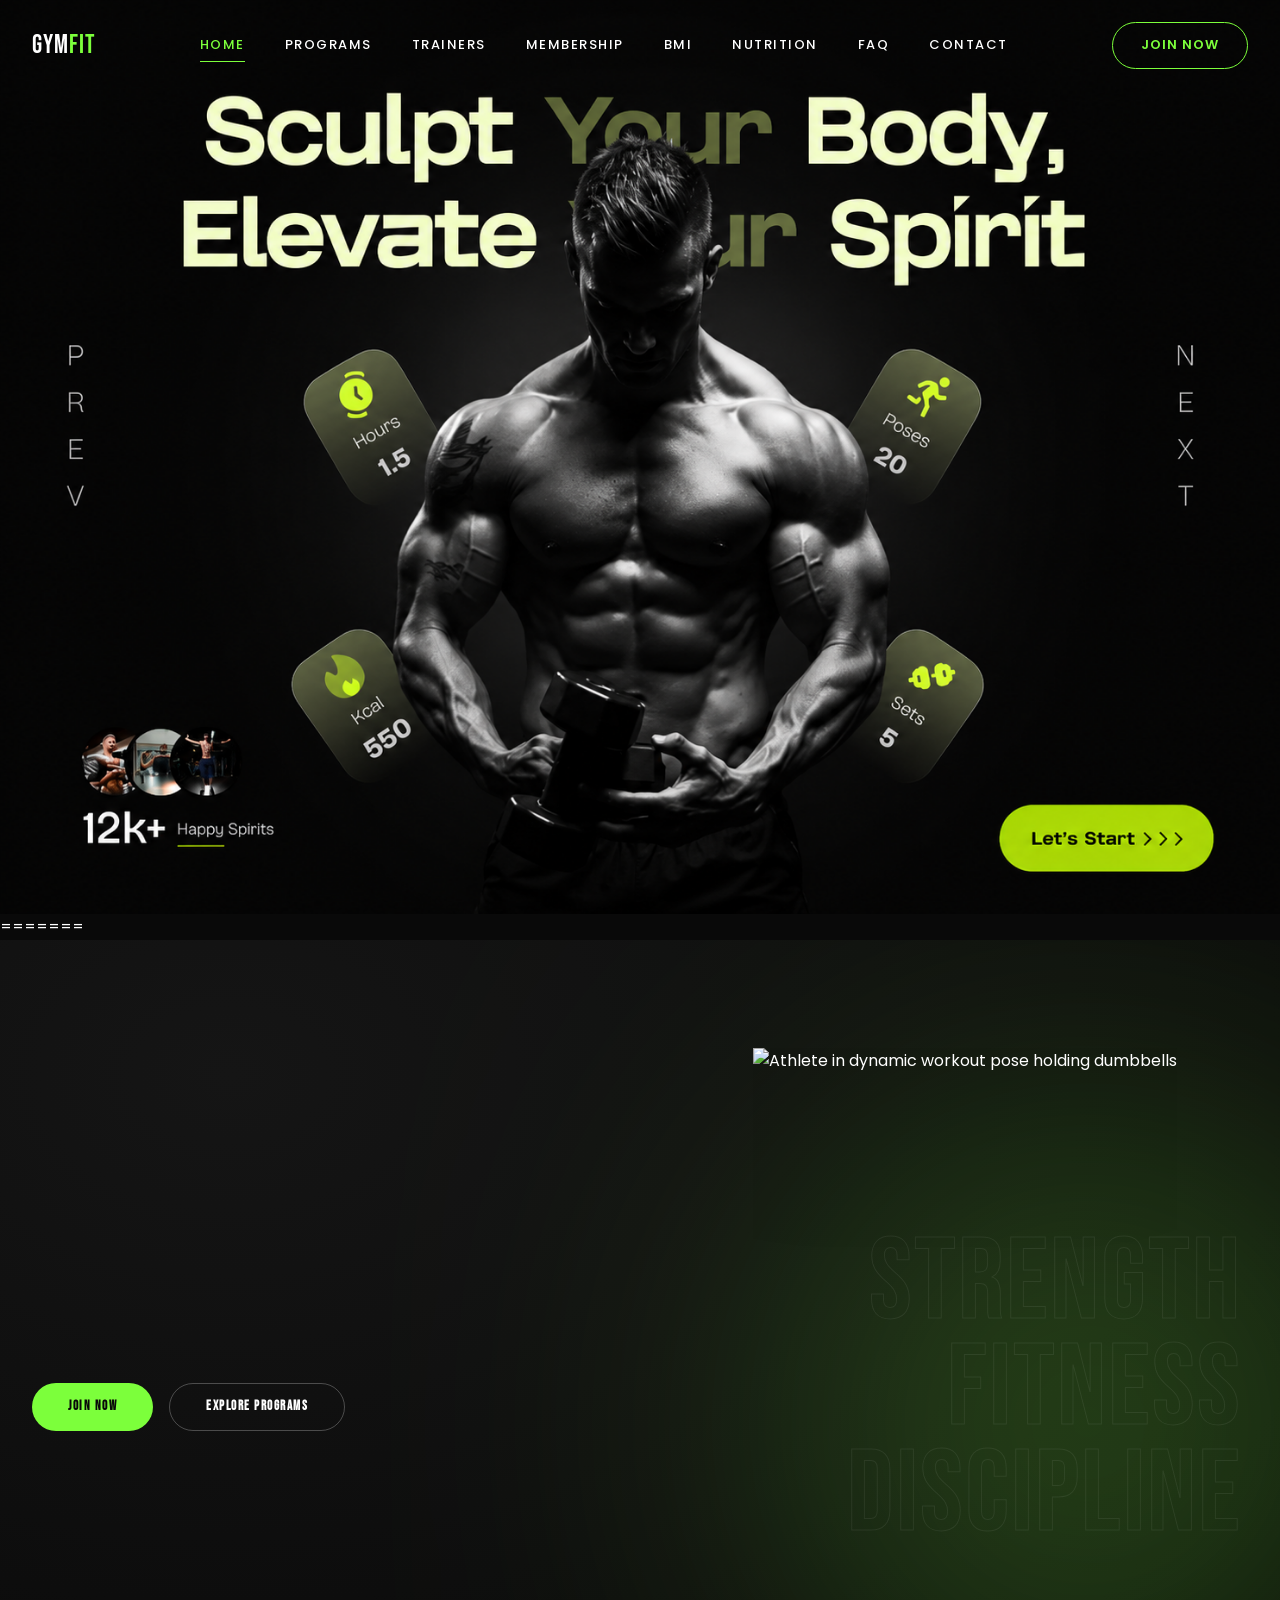
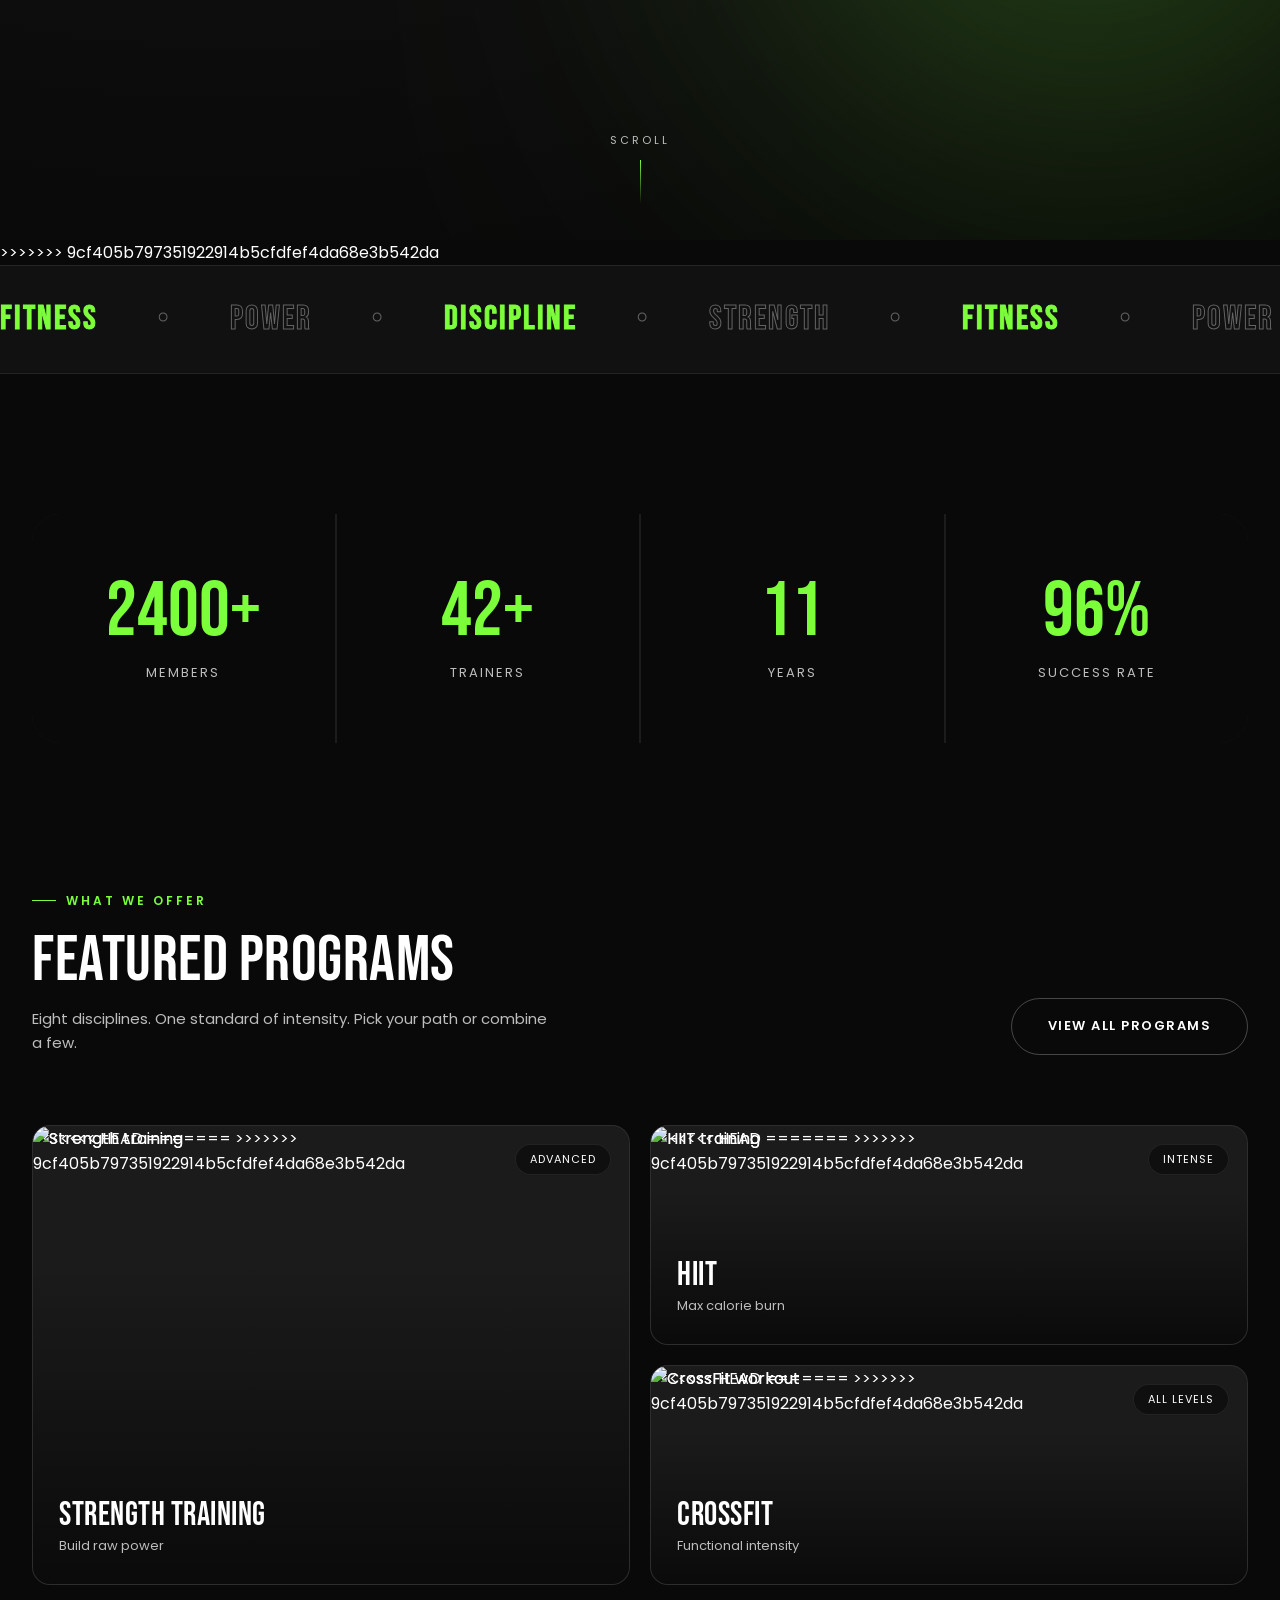
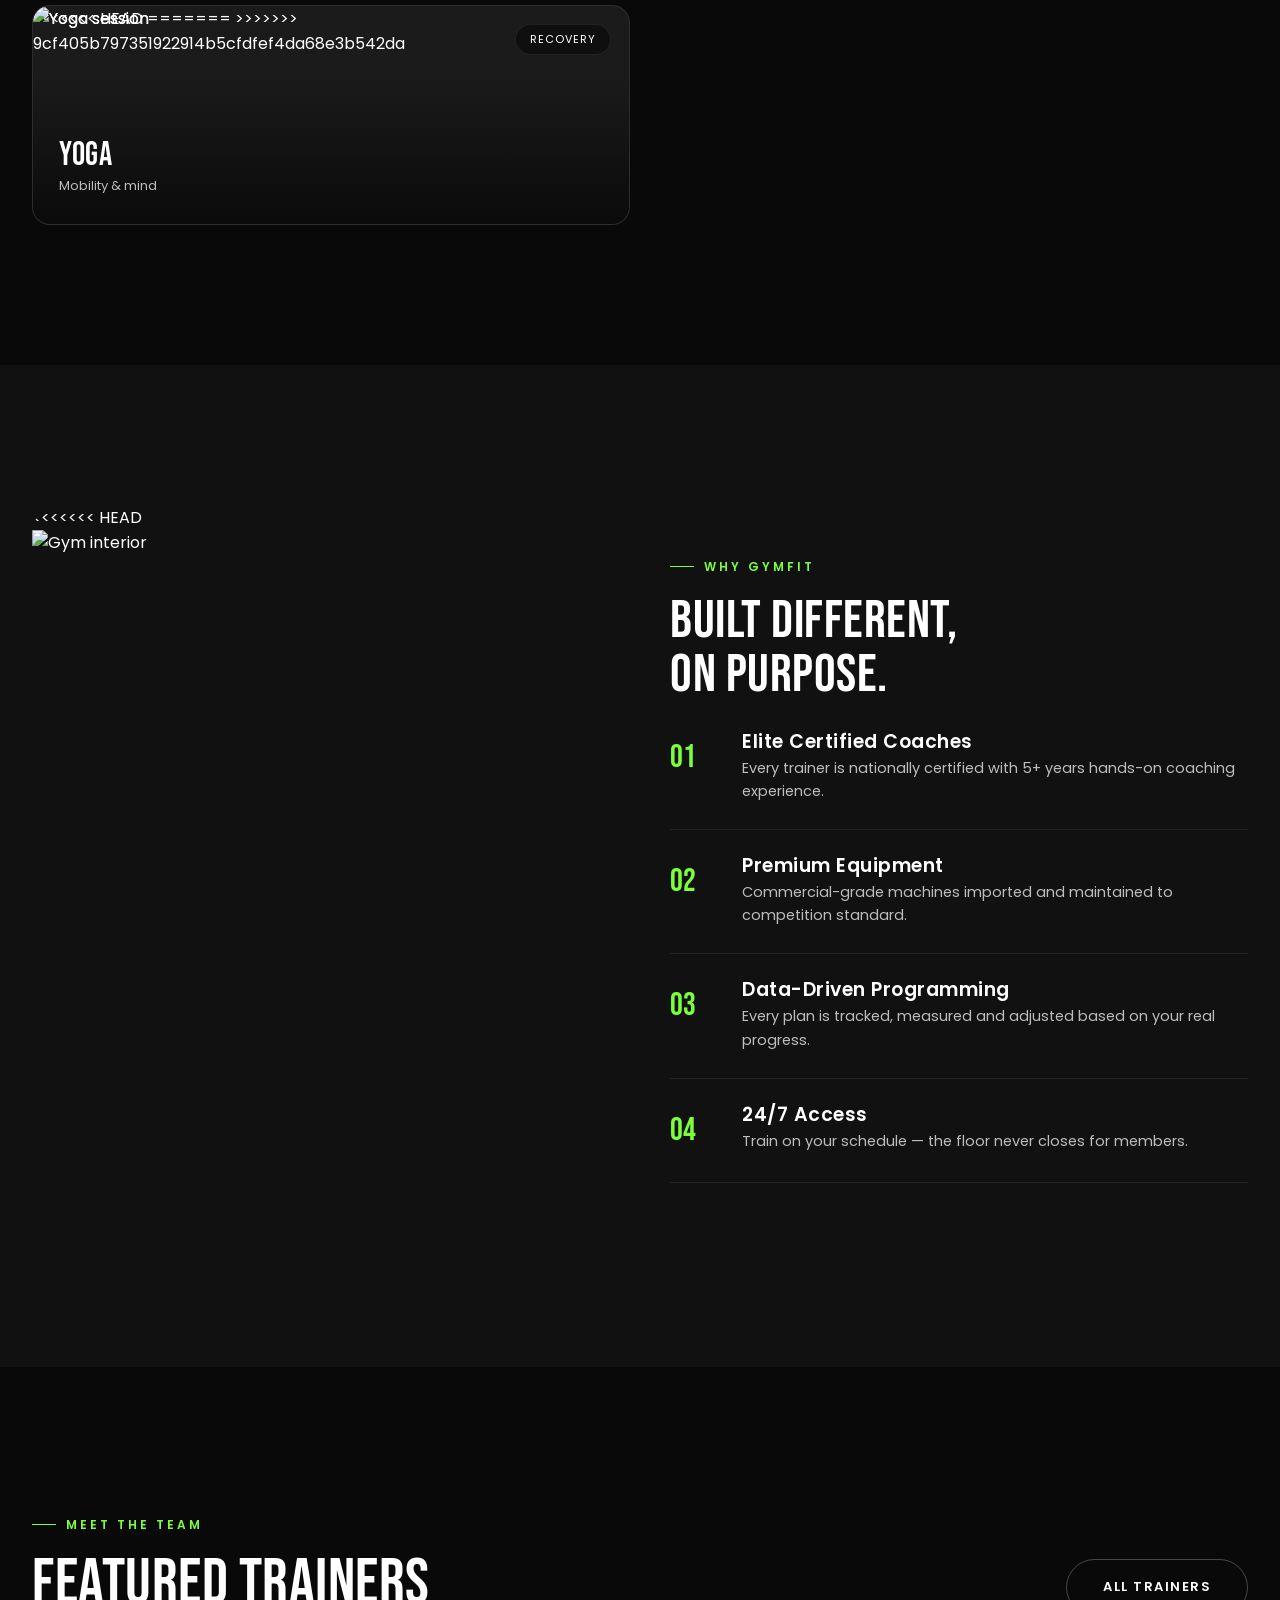
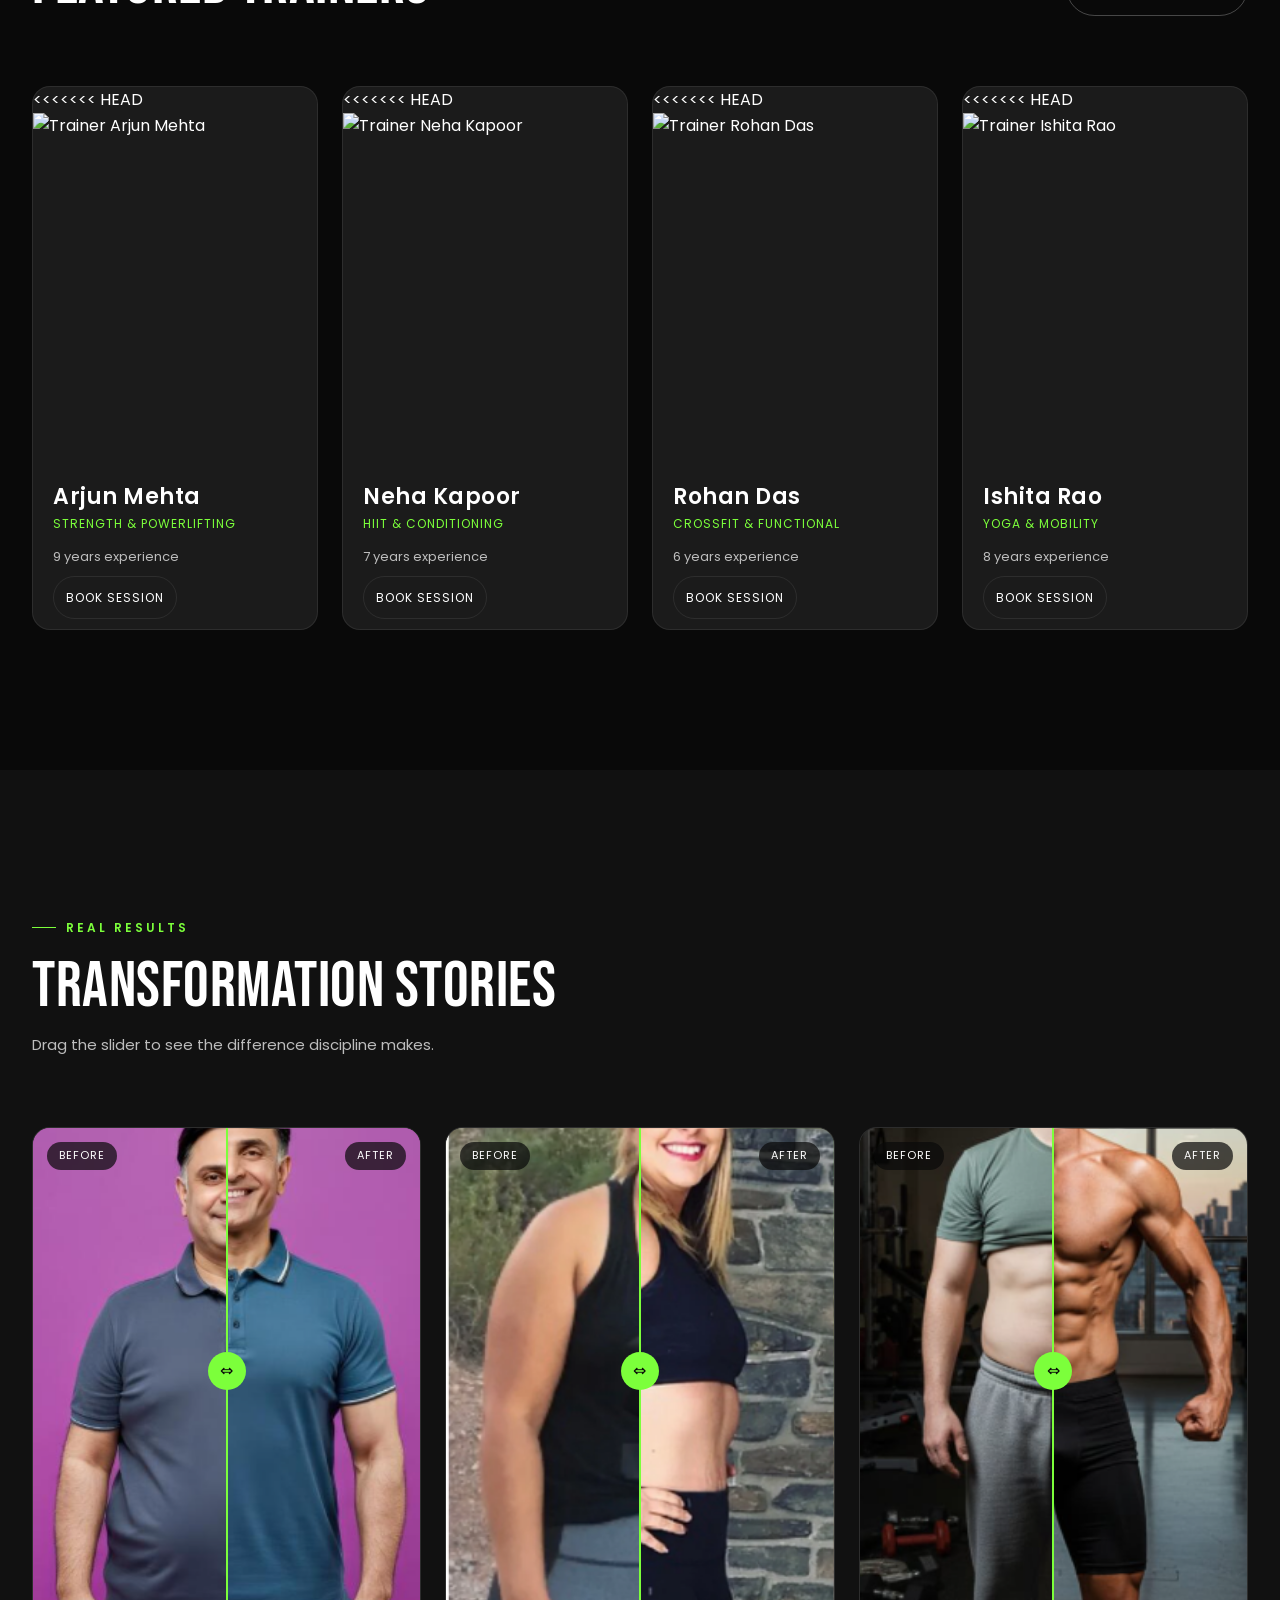
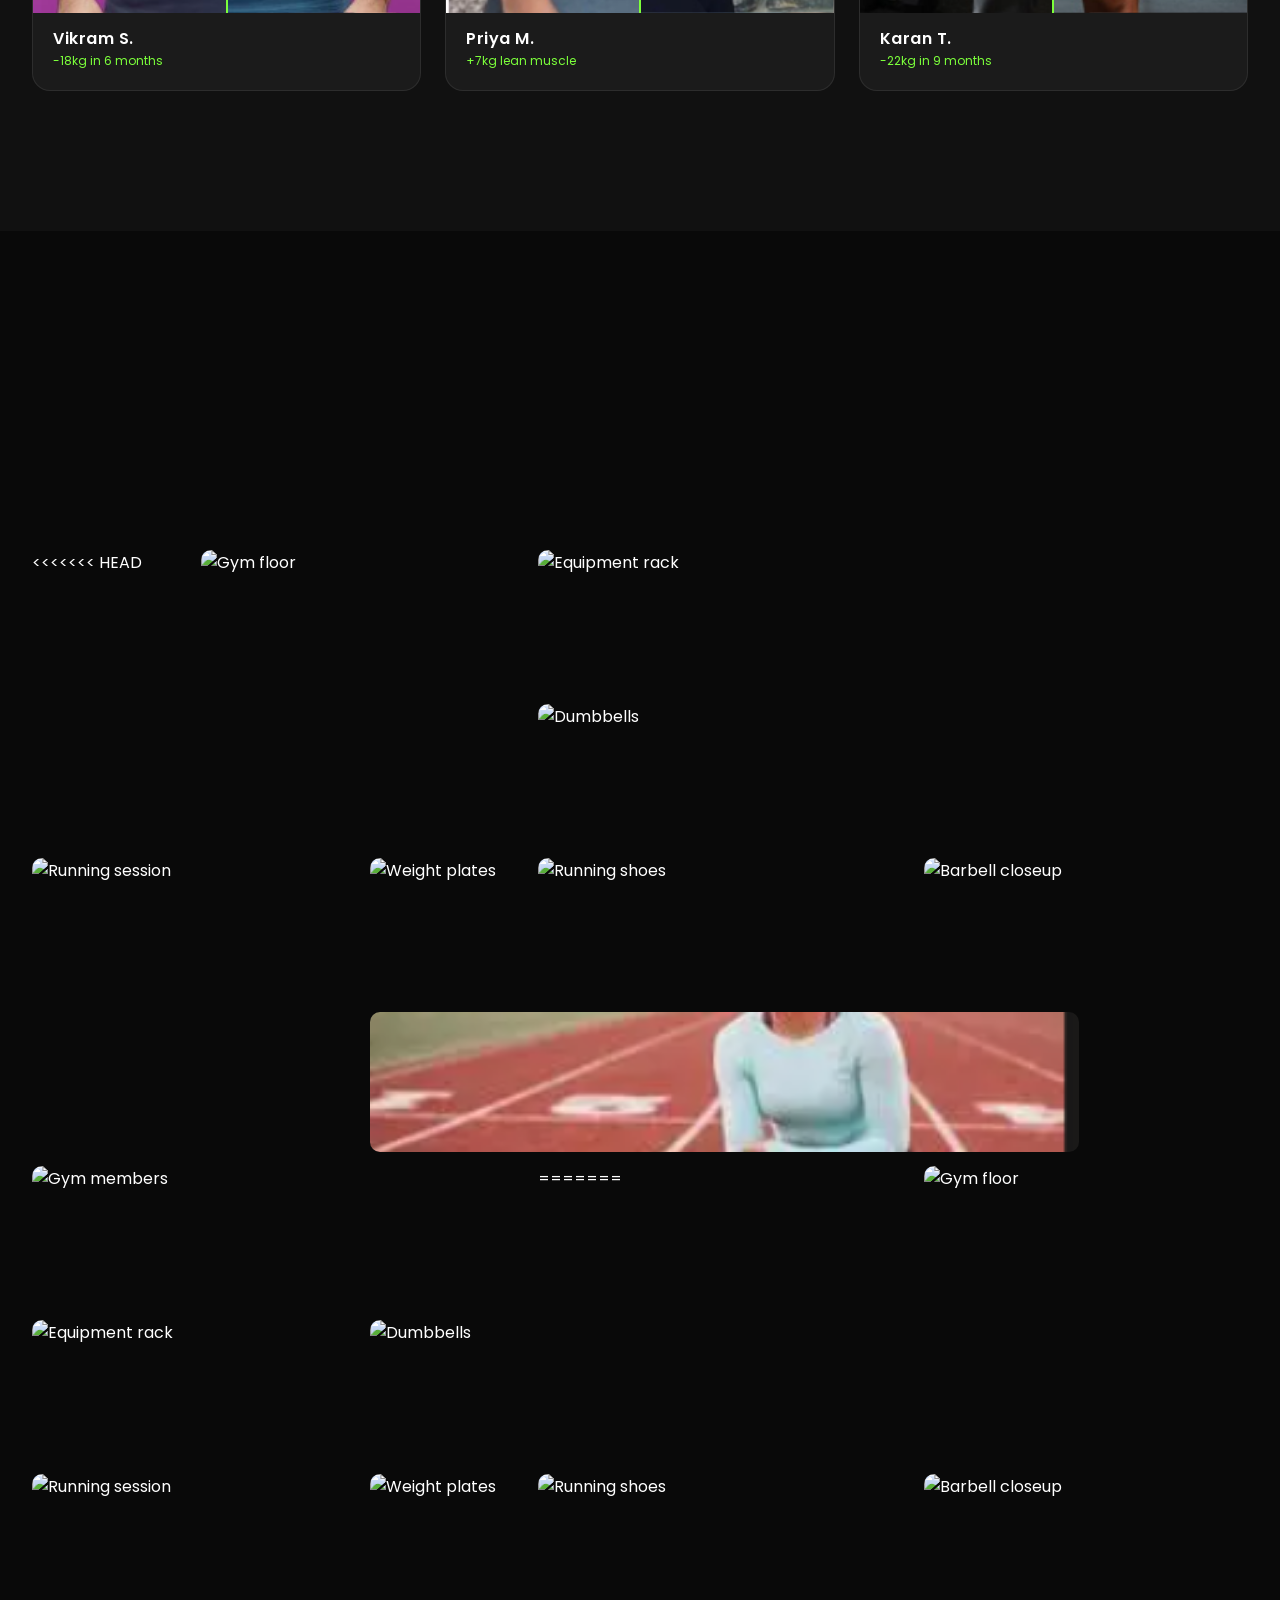
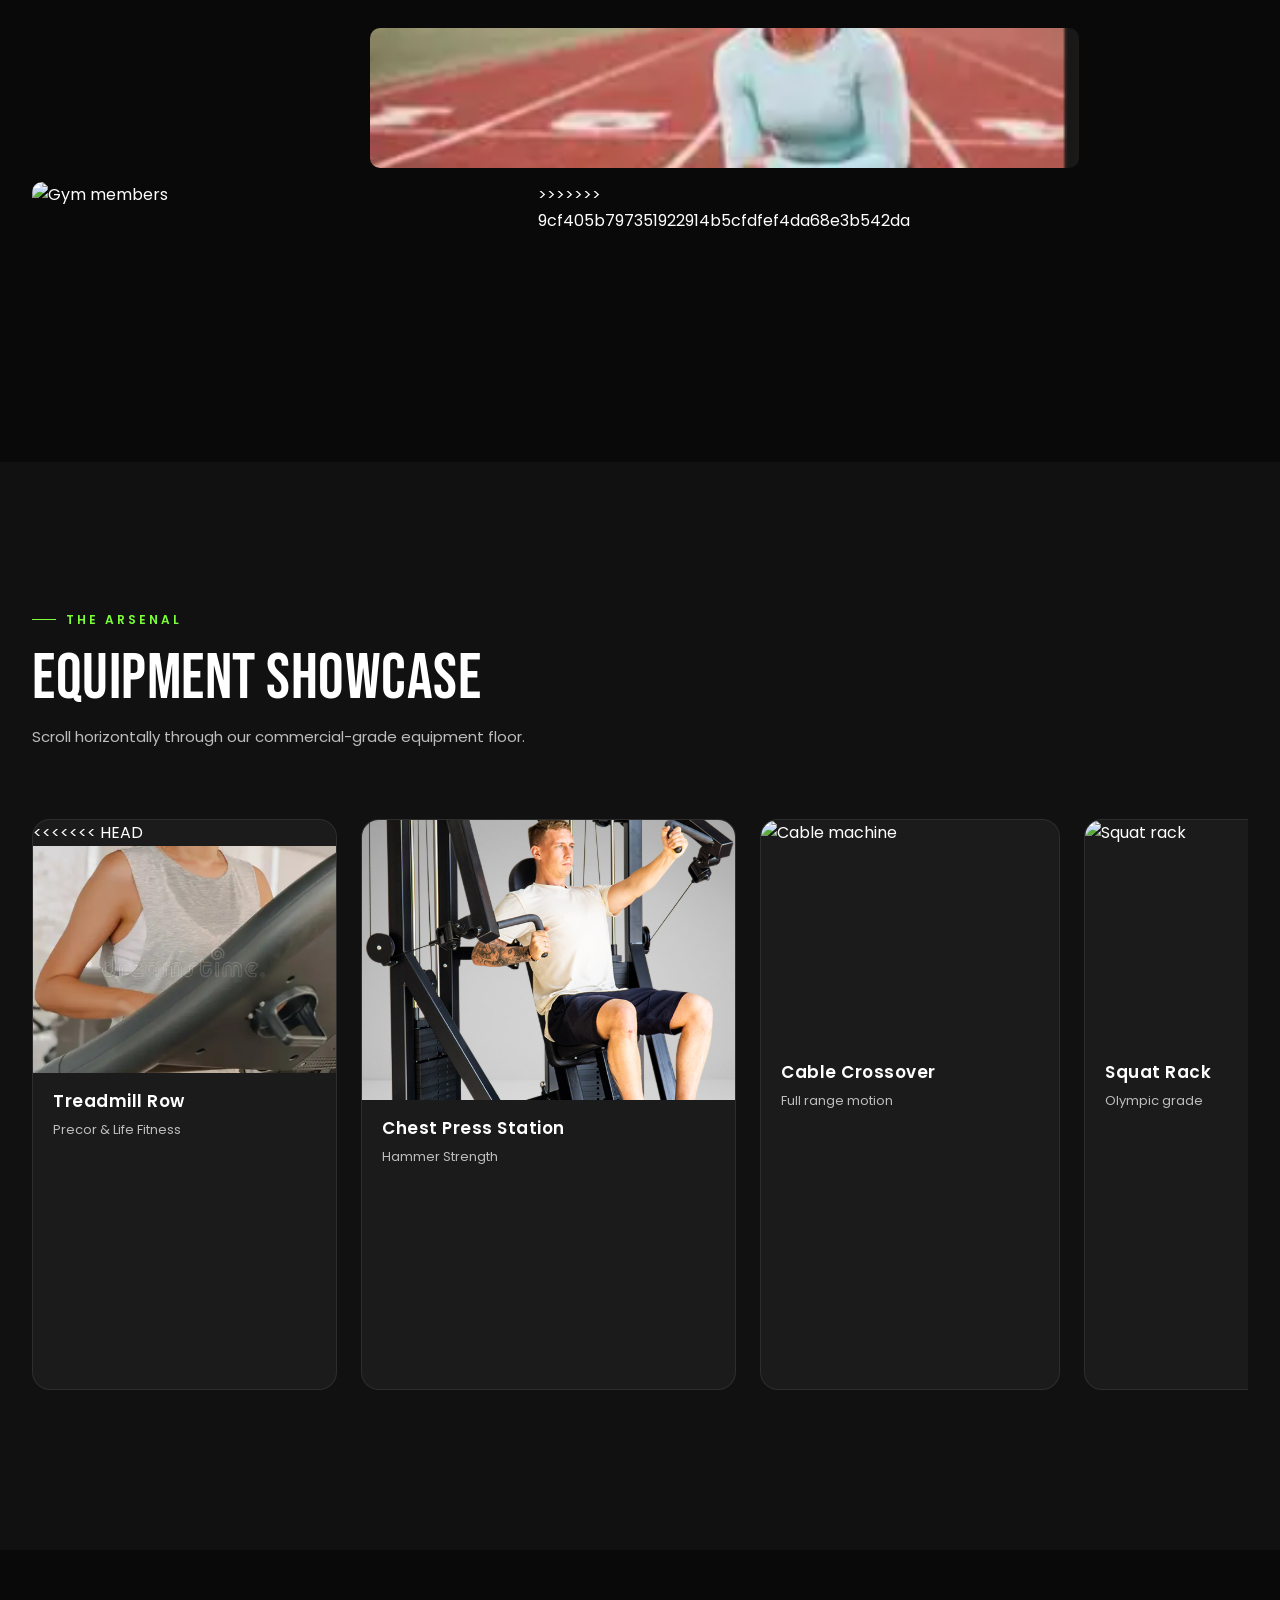
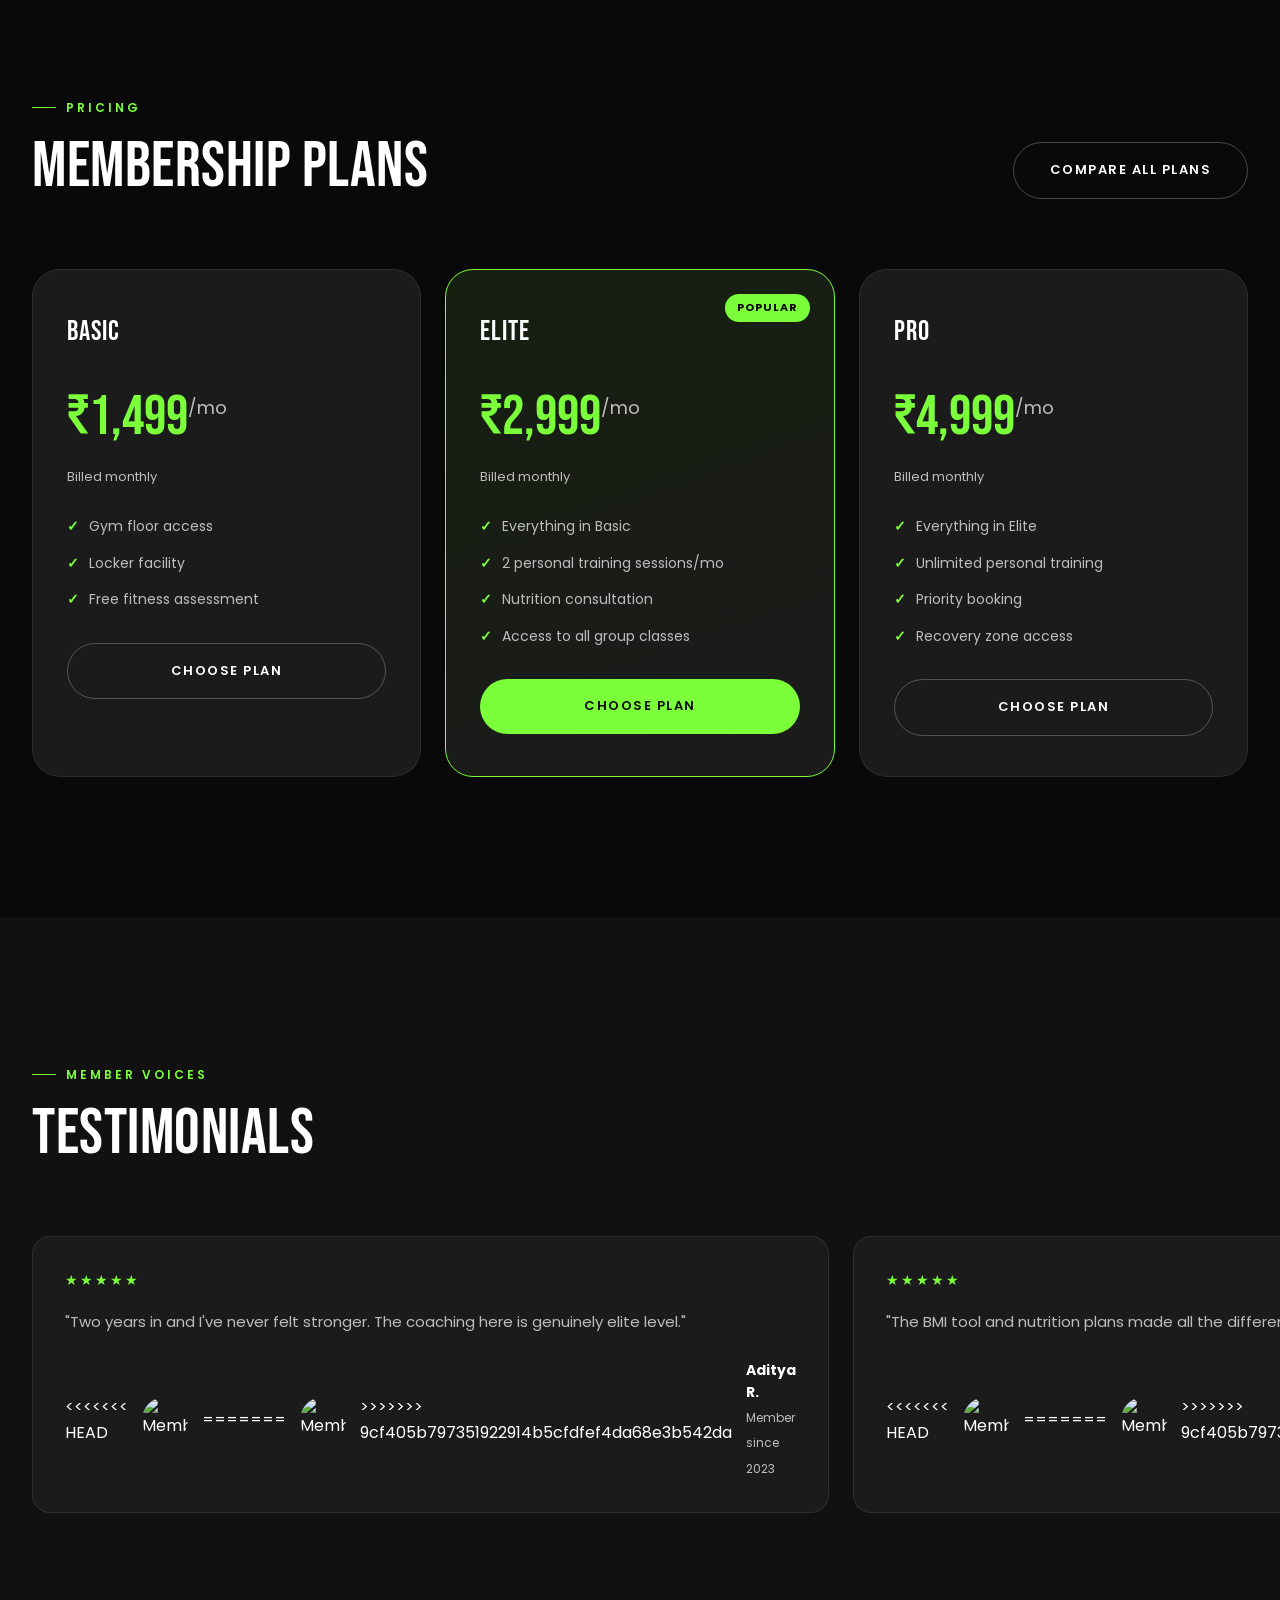
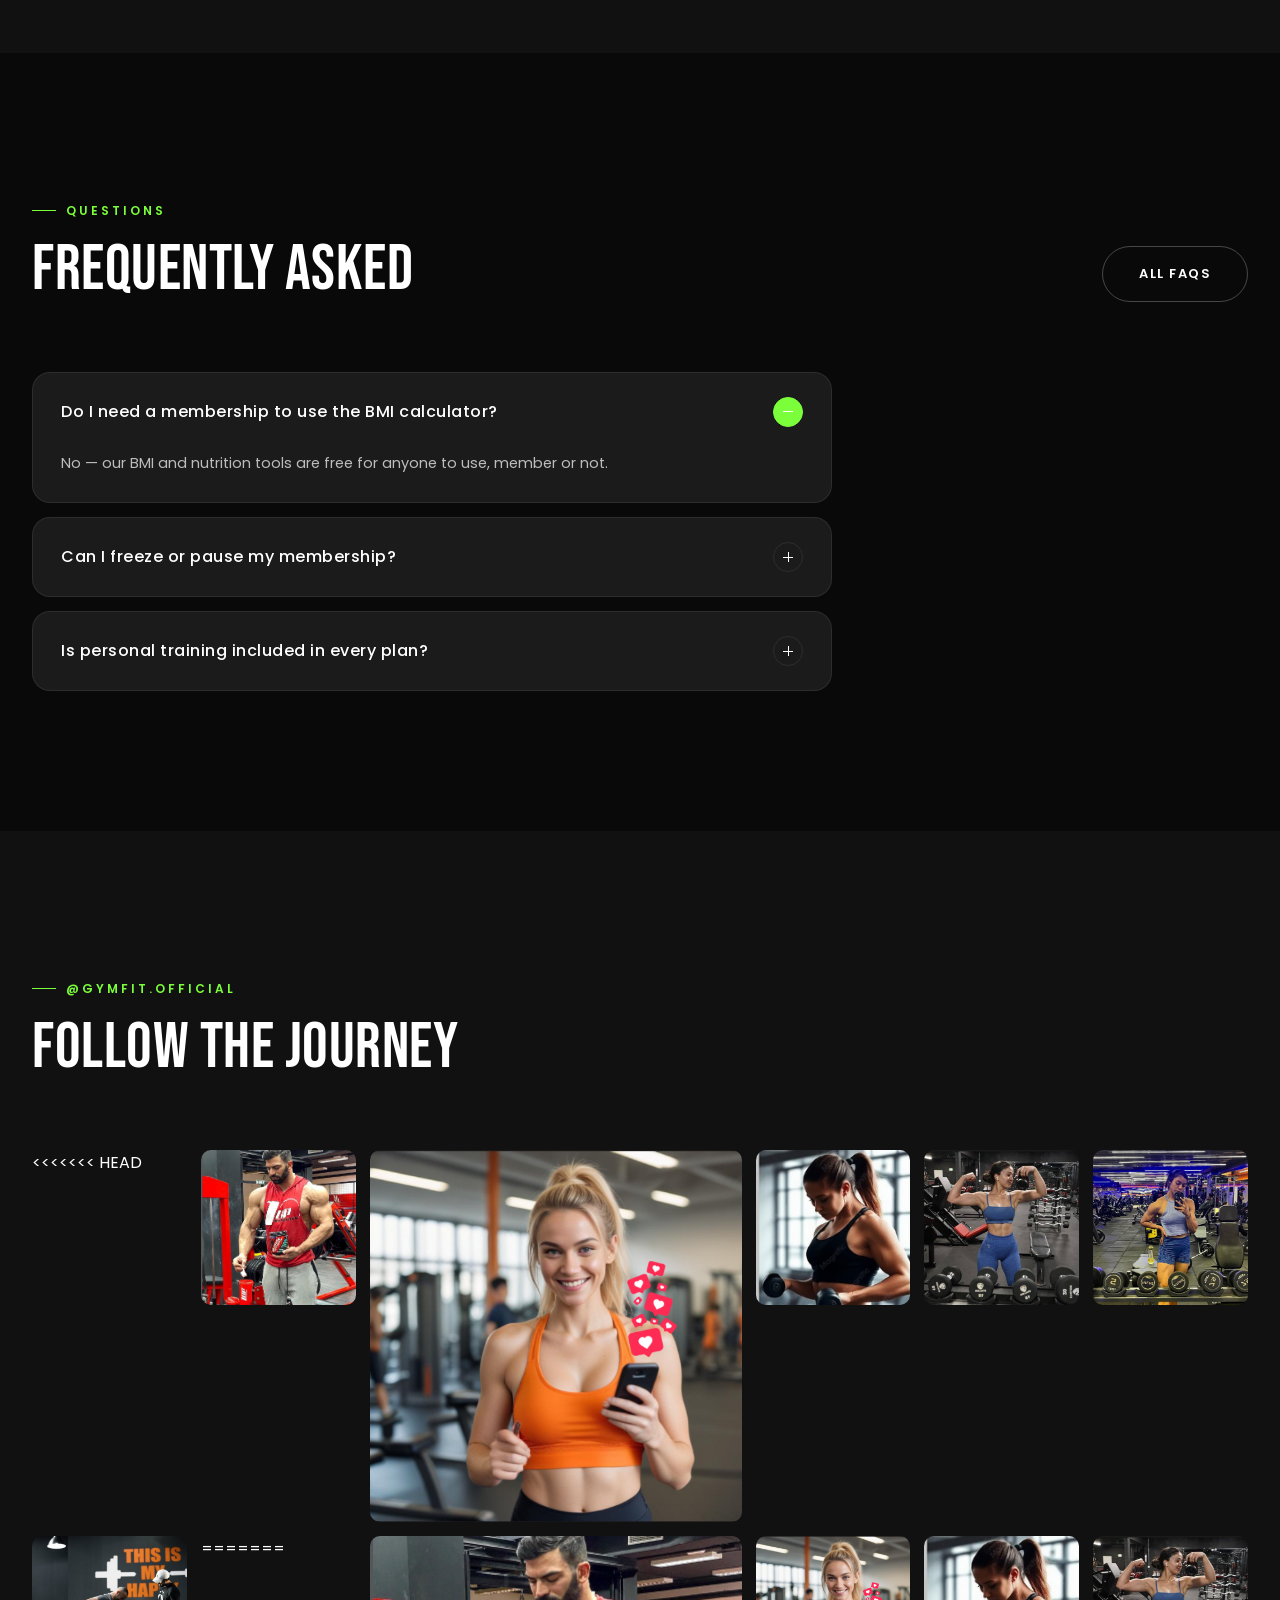
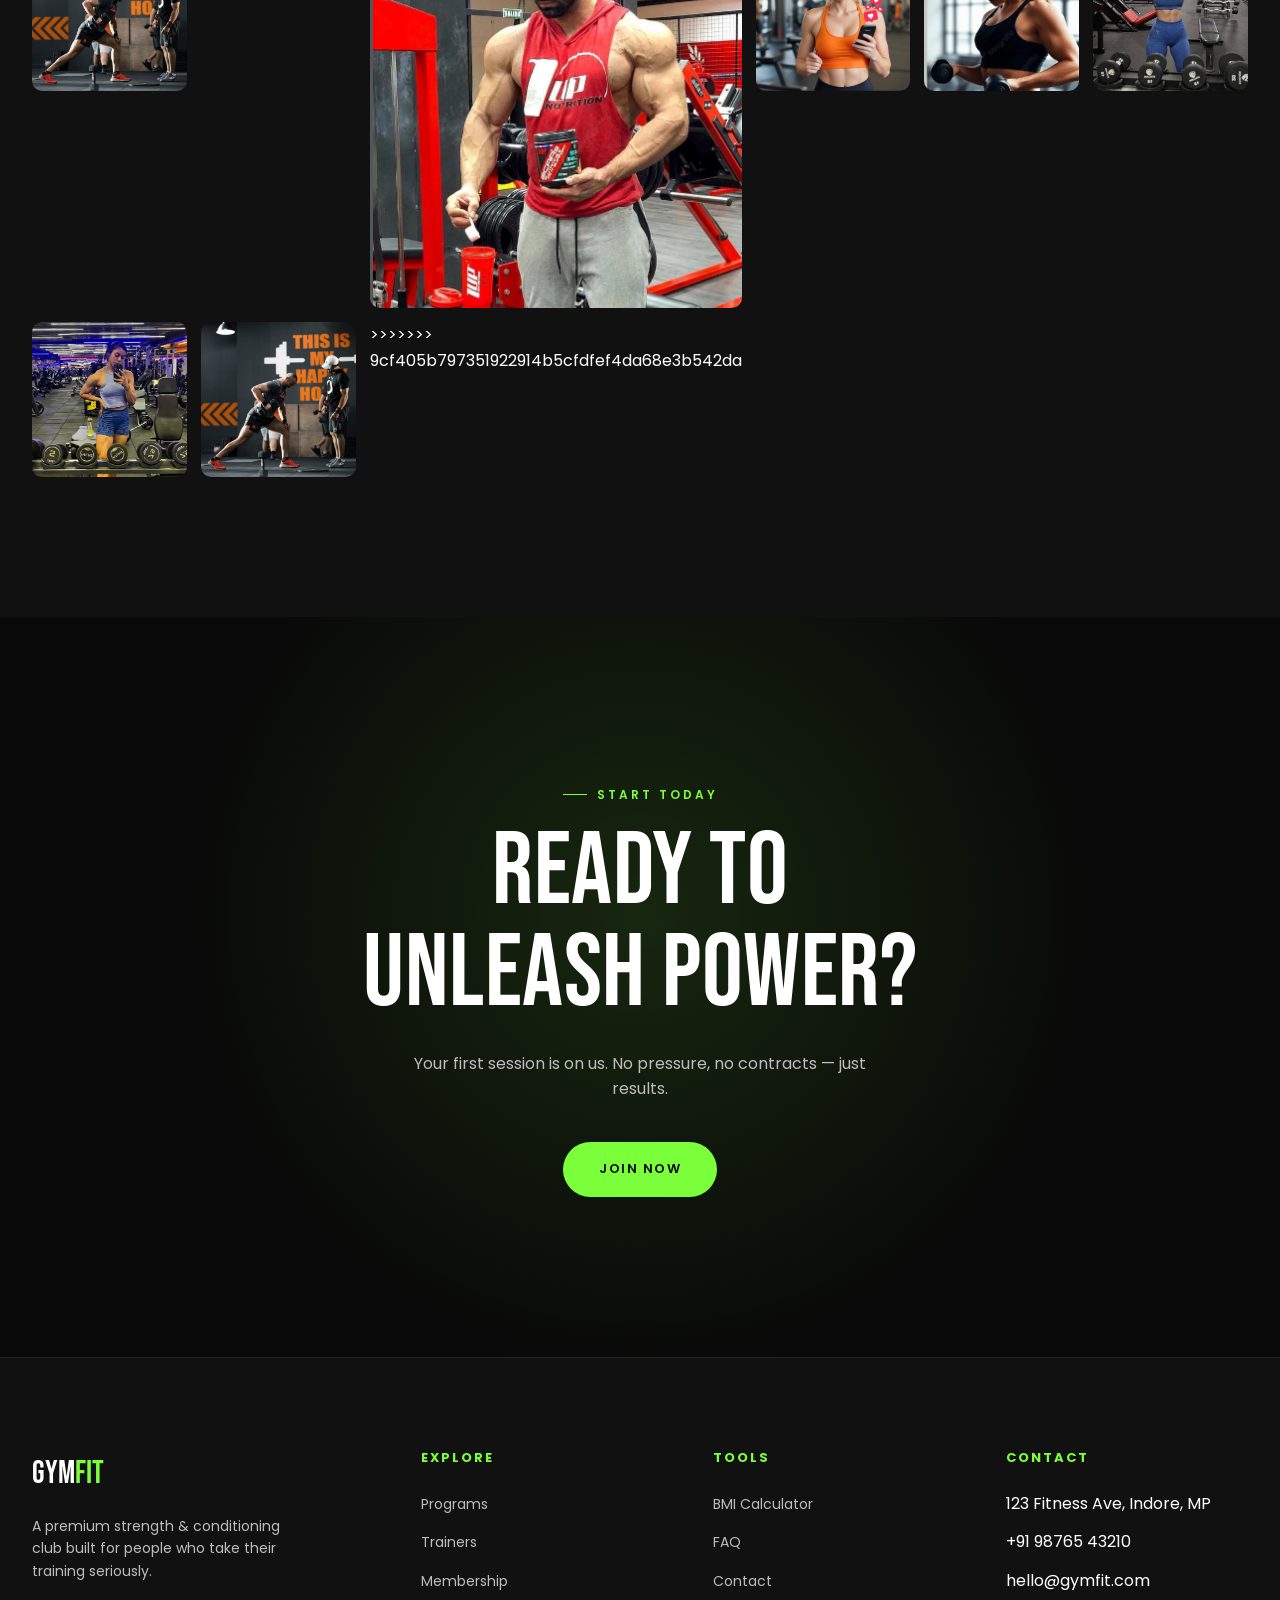
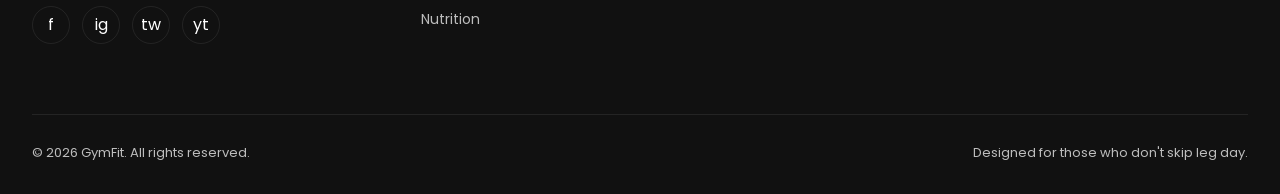
==== commit f80a3784: "Update gym fitness website" ====
--- a/index.html
+++ b/index.html
@@ -61,6 +61,42 @@
 }
 </style>
 
+=======
+<section class="hero">
+  <div class="hero-bg">
+    <div class="hero-glow"></div>
+  </div>
+
+  <div class="hero-bgwords" aria-hidden="true">
+    <span>STRENGTH</span>
+    <span>FITNESS</span>
+    <span>DISCIPLINE</span>
+  </div>
+
+  <div class="container hero-inner">
+    <div class="hero-copy">
+      <h1 class="hero-title">
+         <div class="hero-actions">
+        <a href="membership.html" class="btn btn-primary">Join Now</a>
+        <a href="programs.html" class="btn btn-outline">Explore Programs</a>
+      </div>
+    </div>
+
+    <div class="hero-visual">
+      <div class="hero-athlete">
+        <img class="parallax-img" src="https://images.unsplash.com/photo-1583454110551-21f2fa2afe61?auto=format&fit=crop&w=1200&q=80" alt="Athlete in dynamic workout pose holding dumbbells">
+      </div>
+
+    </div>
+  </div>
+
+  <div class="scroll-indicator">
+    <span>Scroll</span>
+    <div class="line"></div>
+  </div>
+</section>
+
+>>>>>>> 9cf405b797351922914b5cfdfef4da68e3b542da
 <!-- ============ MARQUEE ============ -->
 <div class="marquee-wrap">
   <div class="marquee-track">
@@ -108,22 +144,38 @@
     <div class="programs-bento reveal-stagger">
       <div class="p-card big lift">
         <span class="p-tag">Advanced</span>
+<<<<<<< HEAD
         <img src="https://images.unsplash.com/photo-1517836357463-d25dfeac3438?auto=format&fit=crop&w=800&q=80" alt="Strength training" loading="lazy" decoding="async">
+=======
+        <img src="https://images.unsplash.com/photo-1517836357463-d25dfeac3438?auto=format&fit=crop&w=800&q=80" alt="Strength training">
+>>>>>>> 9cf405b797351922914b5cfdfef4da68e3b542da
         <div class="p-card-info"><h3>Strength Training</h3><span>Build raw power</span></div>
       </div>
       <div class="p-card lift">
         <span class="p-tag">Intense</span>
+<<<<<<< HEAD
         <img src="https://images.unsplash.com/photo-1517960413843-0aee8e2b3285?auto=format&fit=crop&w=800&q=80" alt="HIIT training" loading="lazy" decoding="async">
+=======
+        <img src="https://images.unsplash.com/photo-1517960413843-0aee8e2b3285?auto=format&fit=crop&w=800&q=80" alt="HIIT training">
+>>>>>>> 9cf405b797351922914b5cfdfef4da68e3b542da
         <div class="p-card-info"><h3>HIIT</h3><span>Max calorie burn</span></div>
       </div>
       <div class="p-card lift">
         <span class="p-tag">All Levels</span>
+<<<<<<< HEAD
         <img src="https://images.unsplash.com/photo-1518611012118-696072aa579a?auto=format&fit=crop&w=800&q=80" alt="CrossFit workout" loading="lazy" decoding="async">
+=======
+        <img src="https://images.unsplash.com/photo-1518611012118-696072aa579a?auto=format&fit=crop&w=800&q=80" alt="CrossFit workout">
+>>>>>>> 9cf405b797351922914b5cfdfef4da68e3b542da
         <div class="p-card-info"><h3>CrossFit</h3><span>Functional intensity</span></div>
       </div>
       <div class="p-card lift">
         <span class="p-tag">Recovery</span>
+<<<<<<< HEAD
         <img src="https://images.unsplash.com/photo-1544367567-0f2fcb009e0b?auto=format&fit=crop&w=800&q=80" alt="Yoga session" loading="lazy" decoding="async">
+=======
+        <img src="https://images.unsplash.com/photo-1544367567-0f2fcb009e0b?auto=format&fit=crop&w=800&q=80" alt="Yoga session">
+>>>>>>> 9cf405b797351922914b5cfdfef4da68e3b542da
         <div class="p-card-info"><h3>Yoga</h3><span>Mobility & mind</span></div>
       </div>
     </div>
@@ -134,7 +186,11 @@
 <section class="section alt">
   <div class="container why-grid">
     <div class="why-visual reveal">
+<<<<<<< HEAD
       <img class="parallax-img" src="https://images.unsplash.com/photo-1534438327276-14e5300c3a48?auto=format&fit=crop&w=900&q=80" alt="Gym interior" loading="lazy" decoding="async">
+=======
+      <img class="parallax-img" src="https://images.unsplash.com/photo-1534438327276-14e5300c3a48?auto=format&fit=crop&w=900&q=80" alt="Gym interior">
+>>>>>>> 9cf405b797351922914b5cfdfef4da68e3b542da
     </div>
     <div class="reveal">
       <span class="eyebrow">Why GymFit</span>
@@ -174,7 +230,11 @@
     <div class="trainers-row reveal-stagger">
       <div class="trainer-card lift">
         <div class="trainer-img">
+<<<<<<< HEAD
           <img src="https://images.unsplash.com/photo-1571731956672-f2b94d7dd0cb?auto=format&fit=crop&w=500&q=80" alt="Trainer Arjun Mehta" loading="lazy" decoding="async">
+=======
+          <img src="https://images.unsplash.com/photo-1571731956672-f2b94d7dd0cb?auto=format&fit=crop&w=500&q=80" alt="Trainer Arjun Mehta">
+>>>>>>> 9cf405b797351922914b5cfdfef4da68e3b542da
           <div class="trainer-social"><a href="#">in</a><a href="#">ig</a></div>
         </div>
         <div class="trainer-body">
@@ -186,7 +246,11 @@
       </div>
       <div class="trainer-card lift">
         <div class="trainer-img">
+<<<<<<< HEAD
           <img src="https://images.unsplash.com/photo-1548690312-e3b507d8c110?auto=format&fit=crop&w=500&q=80" alt="Trainer Neha Kapoor" loading="lazy" decoding="async">
+=======
+          <img src="https://images.unsplash.com/photo-1548690312-e3b507d8c110?auto=format&fit=crop&w=500&q=80" alt="Trainer Neha Kapoor">
+>>>>>>> 9cf405b797351922914b5cfdfef4da68e3b542da
           <div class="trainer-social"><a href="#">in</a><a href="#">ig</a></div>
         </div>
         <div class="trainer-body">
@@ -198,7 +262,11 @@
       </div>
       <div class="trainer-card lift">
         <div class="trainer-img">
+<<<<<<< HEAD
           <img src="https://images.unsplash.com/photo-1526506118085-60ce8714f8c5?auto=format&fit=crop&w=500&q=80" alt="Trainer Rohan Das" loading="lazy" decoding="async">
+=======
+          <img src="https://images.unsplash.com/photo-1526506118085-60ce8714f8c5?auto=format&fit=crop&w=500&q=80" alt="Trainer Rohan Das">
+>>>>>>> 9cf405b797351922914b5cfdfef4da68e3b542da
           <div class="trainer-social"><a href="#">in</a><a href="#">ig</a></div>
         </div>
         <div class="trainer-body">
@@ -210,7 +278,11 @@
       </div>
       <div class="trainer-card lift">
         <div class="trainer-img">
+<<<<<<< HEAD
           <img src="https://images.unsplash.com/photo-1550345332-09e3ac987658?auto=format&fit=crop&w=500&q=80" alt="Trainer Ishita Rao" loading="lazy" decoding="async">
+=======
+          <img src="https://images.unsplash.com/photo-1550345332-09e3ac987658?auto=format&fit=crop&w=500&q=80" alt="Trainer Ishita Rao">
+>>>>>>> 9cf405b797351922914b5cfdfef4da68e3b542da
           <div class="trainer-social"><a href="#">in</a><a href="#">ig</a></div>
         </div>
         <div class="trainer-body">
@@ -237,8 +309,13 @@
     <div class="transform-grid reveal-stagger">
       <div class="transform-card">
         <div class="ba-slider">
+<<<<<<< HEAD
           <img class="before" src="{css,js,images}/Screenshot 2026-07-09 135553.png" alt="Before transformation" loading="lazy" decoding="async">
           <img class="after" src="{css,js,images}/Screenshot 2026-07-09 135937.png" alt="After transformation" loading="lazy" decoding="async">
+=======
+          <img class="before" src="{css,js,images}/Screenshot 2026-07-09 135553.png" alt="Before transformation">
+          <img class="after" src="{css,js,images}/Screenshot 2026-07-09 135937.png" alt="After transformation">
+>>>>>>> 9cf405b797351922914b5cfdfef4da68e3b542da
           <div class="ba-handle"></div>
           <span class="ba-label l">Before</span>
           <span class="ba-label r">After</span>
@@ -247,8 +324,13 @@
       </div>
       <div class="transform-card">
         <div class="ba-slider">
+<<<<<<< HEAD
           <img class="before" src="{css,js,images}/Screenshot 2026-07-09 140111.png" alt="Before transformation" loading="lazy" decoding="async">
           <img class="after" src="{css,js,images}/Screenshot 2026-07-09 140124.png" alt="After transformation" loading="lazy" decoding="async">
+=======
+          <img class="before" src="{css,js,images}/Screenshot 2026-07-09 140111.png" alt="Before transformation">
+          <img class="after" src="{css,js,images}/Screenshot 2026-07-09 140124.png" alt="After transformation">
+>>>>>>> 9cf405b797351922914b5cfdfef4da68e3b542da
           <div class="ba-handle"></div>
           <span class="ba-label l">Before</span>
           <span class="ba-label r">After</span>
@@ -257,8 +339,13 @@
       </div>
       <div class="transform-card">
         <div class="ba-slider">
+<<<<<<< HEAD
           <img class="before" src="{css,js,images}/Screenshot 2026-07-09 140231.png" alt="Before transformation" loading="lazy" decoding="async">
           <img class="after" src="{css,js,images}/Screenshot 2026-07-09 140250.png" alt="After transformation" loading="lazy" decoding="async">
+=======
+          <img class="before" src="{css,js,images}/Screenshot 2026-07-09 140231.png" alt="Before transformation">
+          <img class="after" src="{css,js,images}/Screenshot 2026-07-09 140250.png" alt="After transformation">
+>>>>>>> 9cf405b797351922914b5cfdfef4da68e3b542da
           <div class="ba-handle"></div>
           <span class="ba-label l">Before</span>
           <span class="ba-label r">After</span>
@@ -279,6 +366,7 @@
       </div>
     </div>
     <div class="bento-gallery reveal-stagger">
+<<<<<<< HEAD
       <div class="g-item g1"><img src="https://images.unsplash.com/photo-1534368959876-26bf04f2c947?auto=format&fit=crop&w=700&q=80" alt="Gym floor" loading="lazy" decoding="async"></div>
       <div class="g-item g2"><img src="https://images.unsplash.com/photo-1607962837359-5e7e89f86776?auto=format&fit=crop&w=500&q=80" alt="Equipment rack" loading="lazy" decoding="async"></div>
       <div class="g-item g3"><img src="https://images.unsplash.com/photo-1600881333168-2ef49b341f30?auto=format&fit=crop&w=500&q=80" alt="Dumbbells" loading="lazy" decoding="async"></div>
@@ -288,6 +376,17 @@
       <div class="g-item g7"><img src="https://images.unsplash.com/photo-1584464491033-06628f3a6b7b?auto=format&fit=crop&w=500&q=80" alt="Barbell closeup" loading="lazy" decoding="async"></div>
       <div class="g-item g8"><img src="{css,js,images}/Screenshot 2026-07-09 140620.png" alt="Track running" loading="lazy" decoding="async"></div>
       <div class="g-item g9"><img src="https://images.unsplash.com/photo-1518310383802-640c2de311b2?auto=format&fit=crop&w=700&q=80" alt="Gym members" loading="lazy" decoding="async"></div>
+=======
+      <div class="g-item g1"><img src="https://images.unsplash.com/photo-1534368959876-26bf04f2c947?auto=format&fit=crop&w=700&q=80" alt="Gym floor"></div>
+      <div class="g-item g2"><img src="https://images.unsplash.com/photo-1607962837359-5e7e89f86776?auto=format&fit=crop&w=500&q=80" alt="Equipment rack"></div>
+      <div class="g-item g3"><img src="https://images.unsplash.com/photo-1600881333168-2ef49b341f30?auto=format&fit=crop&w=500&q=80" alt="Dumbbells"></div>
+      <div class="g-item g4"><img src="https://images.unsplash.com/photo-1470468969717-61d5d54fd036?auto=format&fit=crop&w=700&q=80" alt="Running session"></div>
+      <div class="g-item g5"><img src="https://images.unsplash.com/photo-1476480862126-209bfaa8edc8?auto=format&fit=crop&w=400&q=80" alt="Weight plates"></div>
+      <div class="g-item g6"><img src="https://images.unsplash.com/photo-1523301343968-6a6ebf63c672?auto=format&fit=crop&w=400&q=80" alt="Running shoes"></div>
+      <div class="g-item g7"><img src="https://images.unsplash.com/photo-1584464491033-06628f3a6b7b?auto=format&fit=crop&w=500&q=80" alt="Barbell closeup"></div>
+      <div class="g-item g8"><img src="{css,js,images}/Screenshot 2026-07-09 140620.png" alt="Track running"></div>
+      <div class="g-item g9"><img src="https://images.unsplash.com/photo-1518310383802-640c2de311b2?auto=format&fit=crop&w=700&q=80" alt="Gym members"></div>
+>>>>>>> 9cf405b797351922914b5cfdfef4da68e3b542da
     </div>
   </div>
 </section>
@@ -304,6 +403,7 @@
     </div>
     <div class="equip-scroll reveal">
       <div class="equip-card">
+<<<<<<< HEAD
         <img src="{css,js,images}/Screenshot 2026-07-09 140833.png" alt="Treadmill" width="500" height="375" loading="lazy" decoding="async">
         <div class="equip-card-body"><h4>Treadmill Row</h4><span>Precor & Life Fitness</span></div>
       </div>
@@ -325,6 +425,29 @@
       </div>
       <div class="equip-card">
         <img src="https://images.unsplash.com/photo-1540497077202-7c8a3999166f?auto=format&fit=crop&w=500&q=80" alt="Rowing machine" width="500" height="375" loading="lazy" decoding="async">
+=======
+        <img src="{css,js,images}/Screenshot 2026-07-09 140833.png" alt="Treadmill" width="500" height="375">
+        <div class="equip-card-body"><h4>Treadmill Row</h4><span>Precor & Life Fitness</span></div>
+      </div>
+      <div class="equip-card">
+        <img src="{css,js,images}/Screenshot 2026-07-09 141014.png" alt="Chest press machine" width="500" height="375">
+        <div class="equip-card-body"><h4>Chest Press Station</h4><span>Hammer Strength</span></div>
+      </div>
+      <div class="equip-card">
+        <img src="https://images.unsplash.com/photo-1571902943202-507ec2618e8f?auto=format&fit=crop&w=500&q=80" alt="Cable machine" width="500" height="375 ">
+        <div class="equip-card-body"><h4>Cable Crossover</h4><span>Full range motion</span></div>
+      </div>
+      <div class="equip-card">
+        <img src="https://images.unsplash.com/photo-1517344368193-41552b6ad3f5?auto=format&fit=crop&w=500&q=80" alt="Squat rack" width="500" height="375">
+        <div class="equip-card-body"><h4>Squat Rack</h4><span>Olympic grade</span></div>
+      </div>
+      <div class="equip-card">
+        <img src="{css,js,images}/Screenshot 2026-07-09 141042.png" alt="Dumbbell rack" width="500" height="375">
+        <div class="equip-card-body"><h4>Dumbbell Rack</h4><span>2.5kg – 50kg</span></div>
+      </div>
+      <div class="equip-card">
+        <img src="https://images.unsplash.com/photo-1540497077202-7c8a3999166f?auto=format&fit=crop&w=500&q=80" alt="Rowing machine" width="500" height="375">
+>>>>>>> 9cf405b797351922914b5cfdfef4da68e3b542da
         <div class="equip-card-body"><h4>Rowing Machine</h4><span>Concept2</span></div>
       </div>
     </div>
@@ -396,7 +519,11 @@
         <div class="testi-stars">★★★★★</div>
         <p class="testi-text">"Two years in and I've never felt stronger. The coaching here is genuinely elite level."</p>
         <div class="testi-person">
+<<<<<<< HEAD
           <img src="https://images.unsplash.com/photo-1600180758890-6b94519a8ba6?auto=format&fit=crop&w=100&q=80" alt="Member" loading="lazy" decoding="async">
+=======
+          <img src="https://images.unsplash.com/photo-1600180758890-6b94519a8ba6?auto=format&fit=crop&w=100&q=80" alt="Member">
+>>>>>>> 9cf405b797351922914b5cfdfef4da68e3b542da
           <div><b>Aditya R.</b><span>Member since 2023</span></div>
         </div>
       </div>
@@ -404,7 +531,11 @@
         <div class="testi-stars">★★★★★</div>
         <p class="testi-text">"The BMI tool and nutrition plans made all the difference. Down 14kg and still going."</p>
         <div class="testi-person">
+<<<<<<< HEAD
           <img src="https://images.unsplash.com/photo-1544005313-94ddf0286df2?auto=format&fit=crop&w=100&q=80" alt="Member" loading="lazy" decoding="async">
+=======
+          <img src="https://images.unsplash.com/photo-1544005313-94ddf0286df2?auto=format&fit=crop&w=100&q=80" alt="Member">
+>>>>>>> 9cf405b797351922914b5cfdfef4da68e3b542da
           <div><b>Sneha P.</b><span>Member since 2024</span></div>
         </div>
       </div>
@@ -412,7 +543,11 @@
         <div class="testi-stars">★★★★★</div>
         <p class="testi-text">"Equipment is always available, the space is spotless, and the vibe is unmatched."</p>
         <div class="testi-person">
+<<<<<<< HEAD
           <img src="https://images.unsplash.com/photo-1500648767791-00dcc994a43e?auto=format&fit=crop&w=100&q=80" alt="Member" loading="lazy" decoding="async">
+=======
+          <img src="https://images.unsplash.com/photo-1500648767791-00dcc994a43e?auto=format&fit=crop&w=100&q=80" alt="Member">
+>>>>>>> 9cf405b797351922914b5cfdfef4da68e3b542da
           <div><b>Mohit K.</b><span>Member since 2022</span></div>
         </div>
       </div>
@@ -457,12 +592,21 @@
       </div>
     </div>
     <div class="insta-strip reveal-stagger">
+<<<<<<< HEAD
       <div class="insta-item"><img src="{css,js,images}/Screenshot 2026-07-10 131243.png" alt="Instagram" loading="lazy" decoding="async"></div>
       <div class="insta-item"><img src="{css,js,images}/Screenshot 2026-07-10 131329.png" alt="Instagram" loading="lazy" decoding="async"></div>
       <div class="insta-item"><img src="{css,js,images}/Screenshot 2026-07-10 131401.png" alt="Instagram" loading="lazy" decoding="async"></div>
       <div class="insta-item"><img src="{css,js,images}/Screenshot 2026-07-10 131416.png" alt="Instagram" loading="lazy" decoding="async"></div>
       <div class="insta-item"><img src="{css,js,images}/Screenshot 2026-07-10 131641.png" alt="Instagram" loading="lazy" decoding="async"></div>
       <div class="insta-item"><img src="{css,js,images}/Screenshot 2026-07-10 131714.png" alt="Instagram" loading="lazy" decoding="async"></div>
+=======
+      <div class="insta-item"><img src="{css,js,images}/Screenshot 2026-07-10 131243.png" alt="Instagram"></div>
+      <div class="insta-item"><img src="{css,js,images}/Screenshot 2026-07-10 131329.png" alt="Instagram"></div>
+      <div class="insta-item"><img src="{css,js,images}/Screenshot 2026-07-10 131401.png" alt="Instagram"></div>
+      <div class="insta-item"><img src="{css,js,images}/Screenshot 2026-07-10 131416.png" alt="Instagram"></div>
+      <div class="insta-item"><img src="{css,js,images}/Screenshot 2026-07-10 131641.png" alt="Instagram"></div>
+      <div class="insta-item"><img src="{css,js,images}/Screenshot 2026-07-10 131714.png" alt="Instagram"></div>
+>>>>>>> 9cf405b797351922914b5cfdfef4da68e3b542da
     </div>
   </div>
 </section>
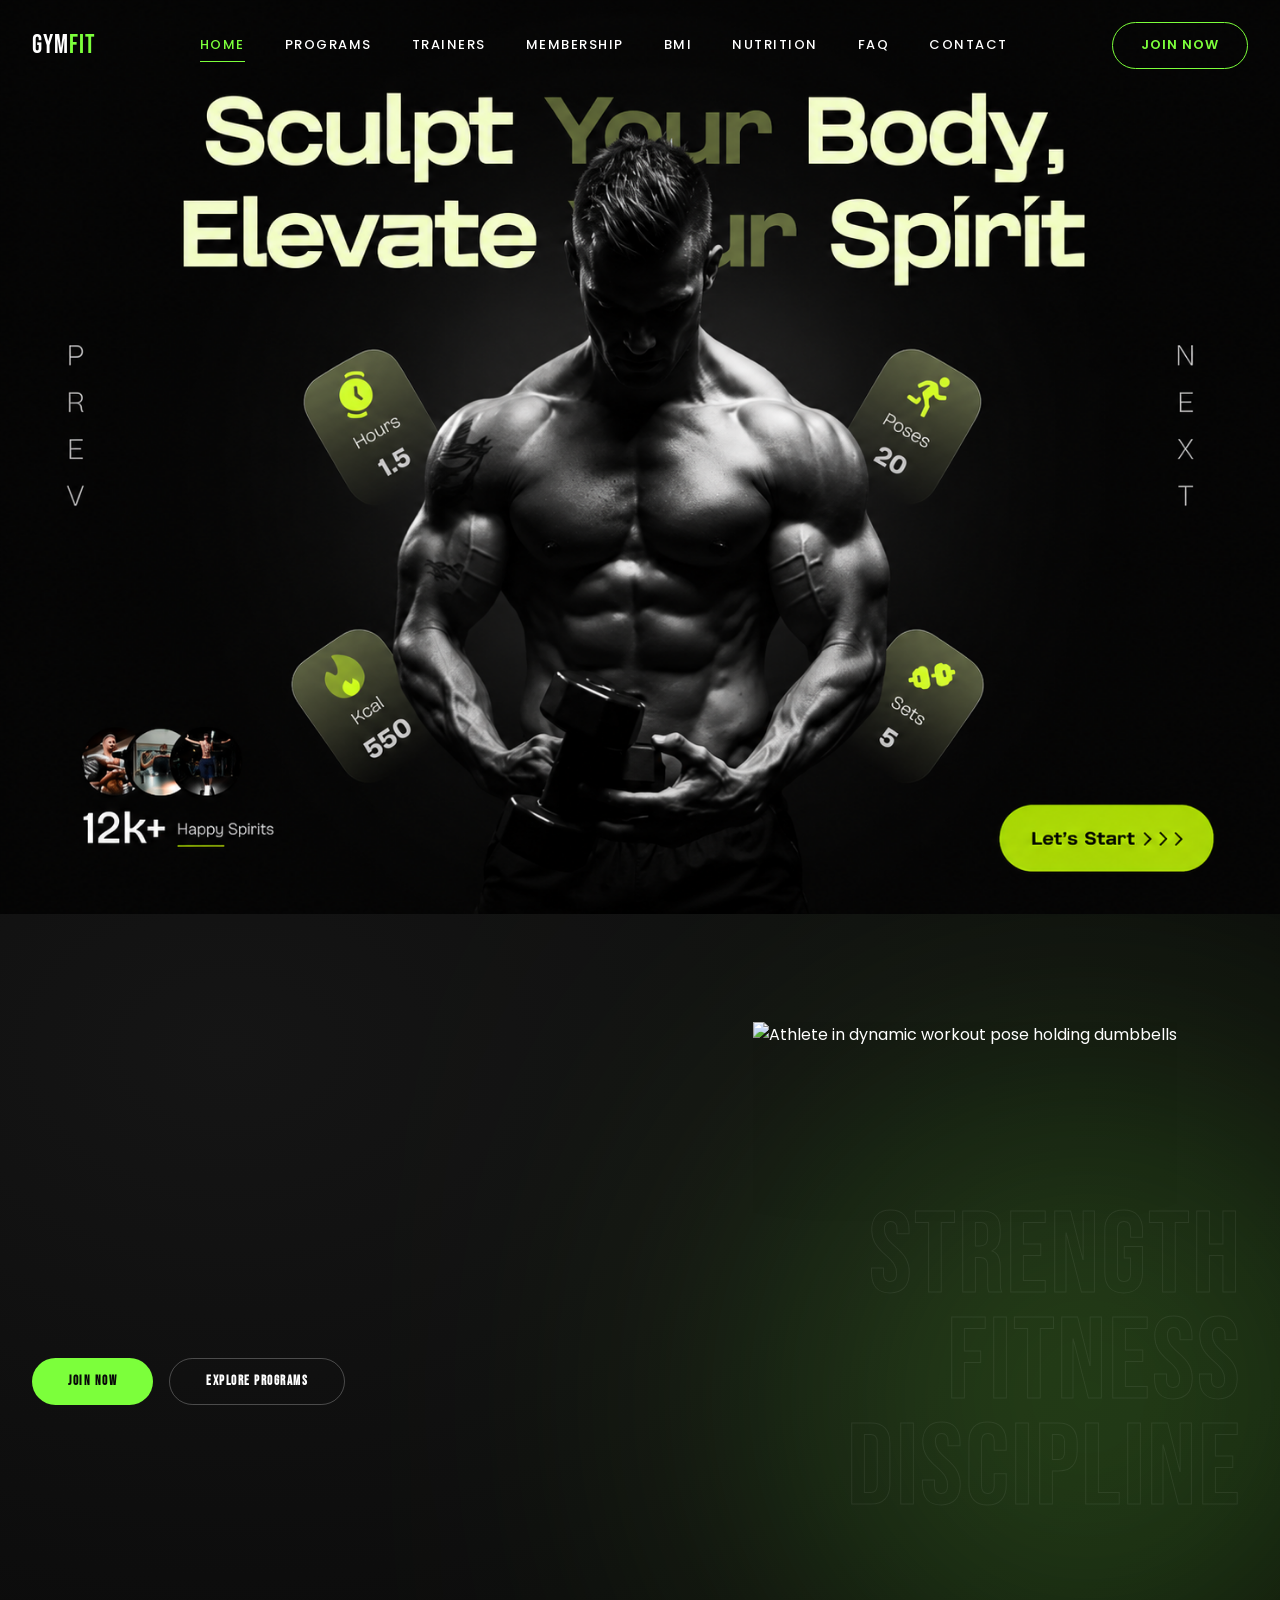
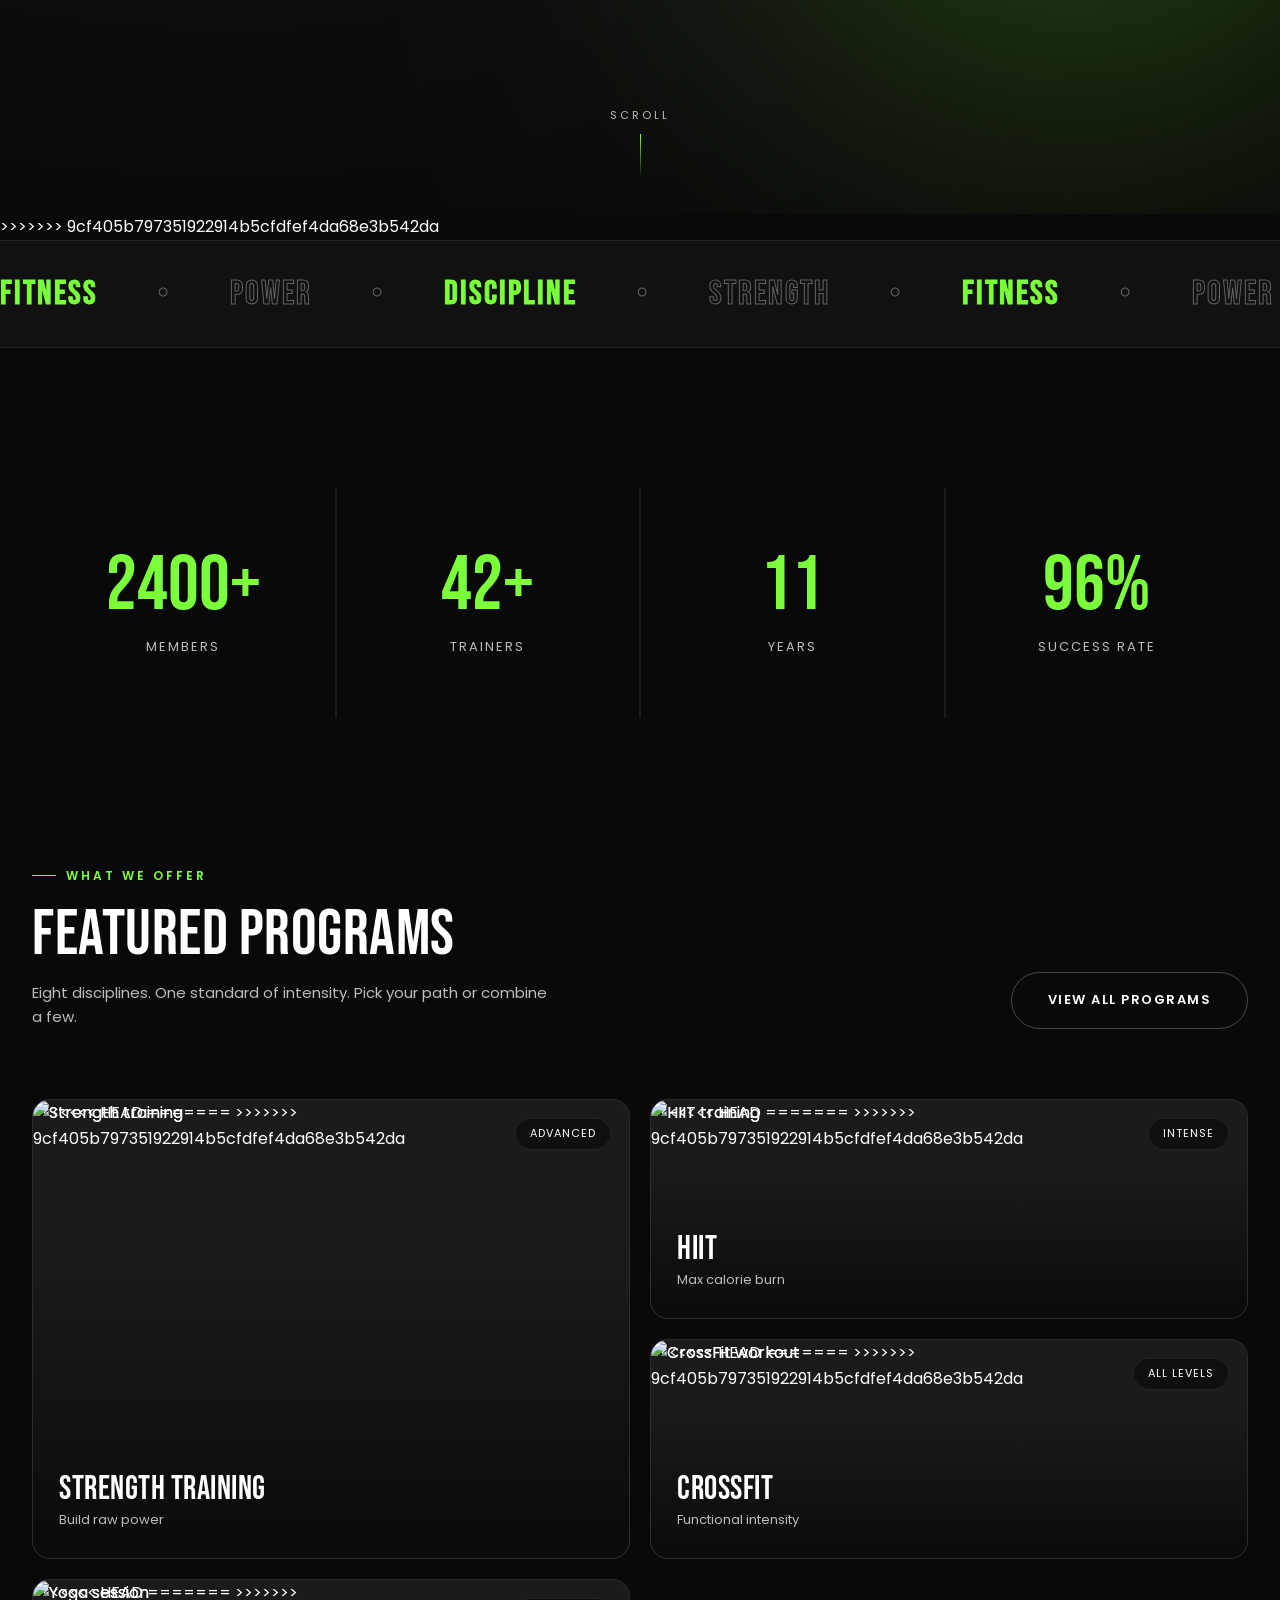
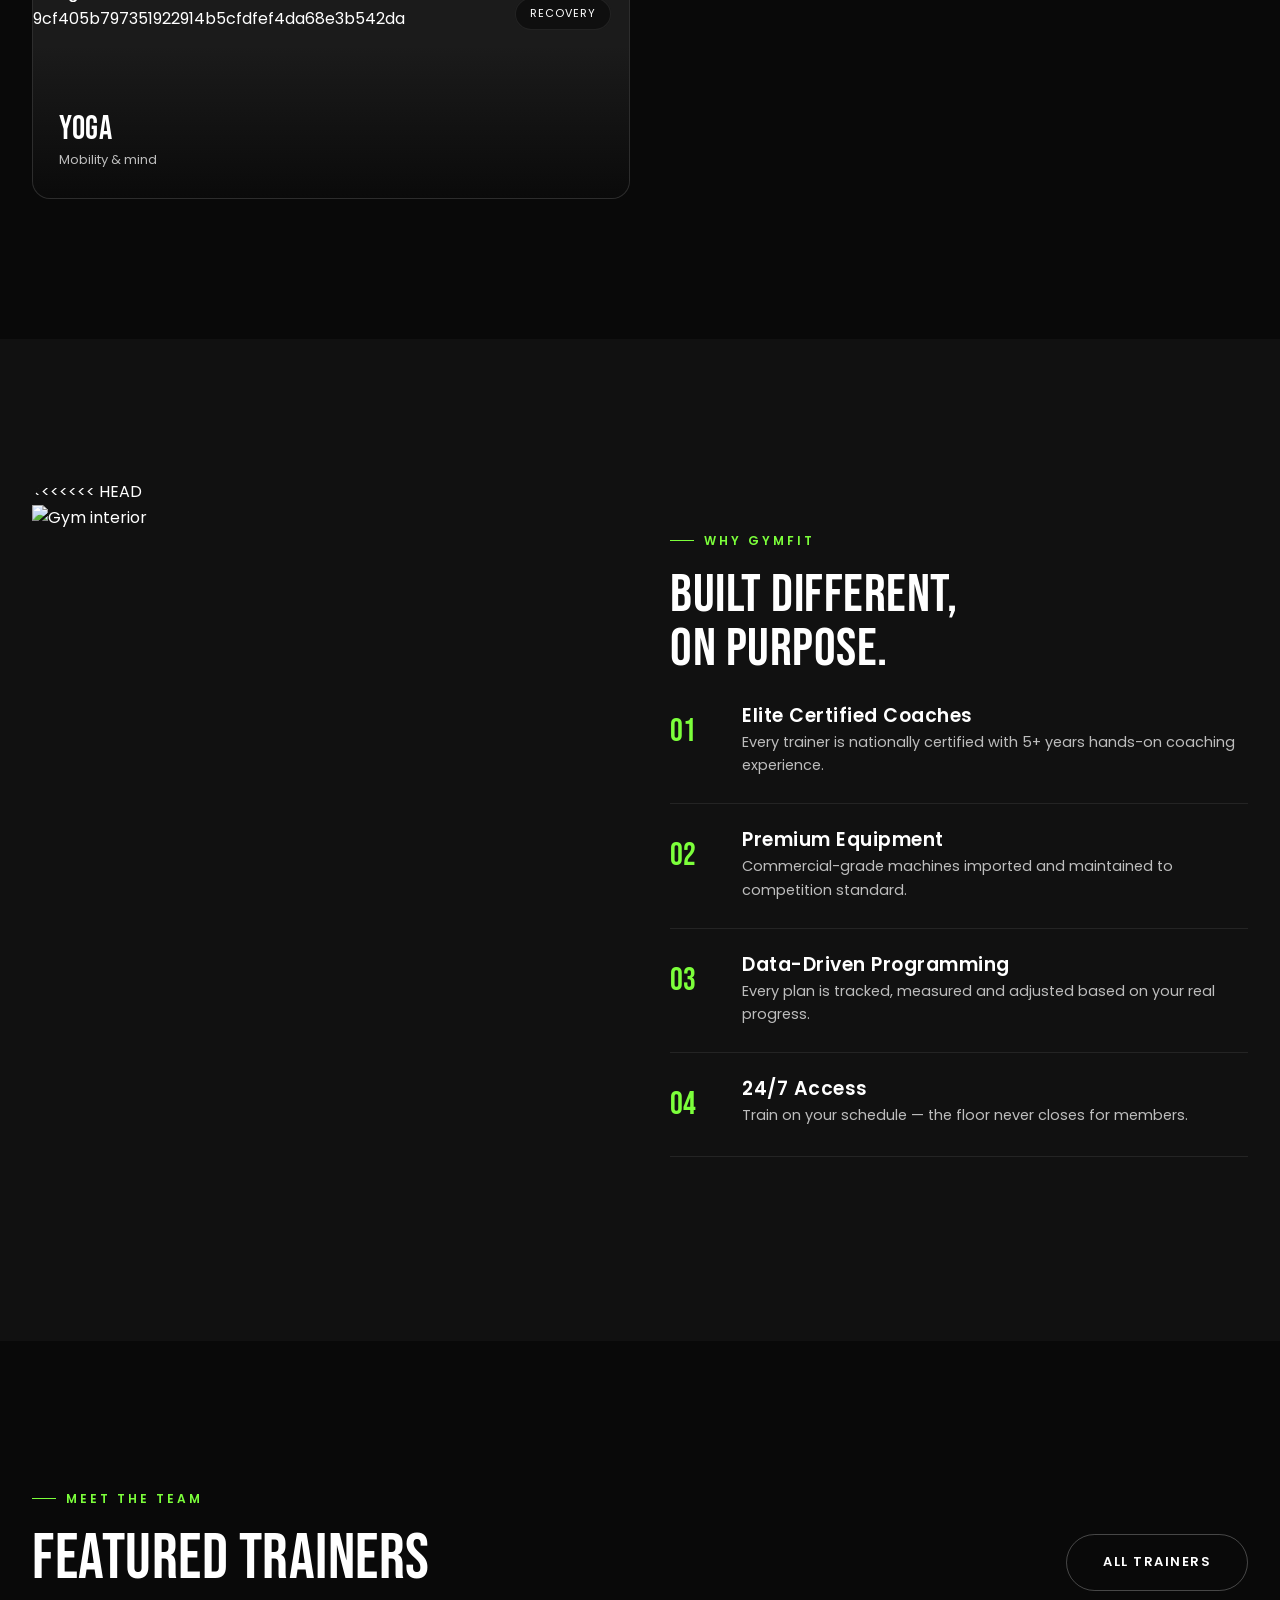
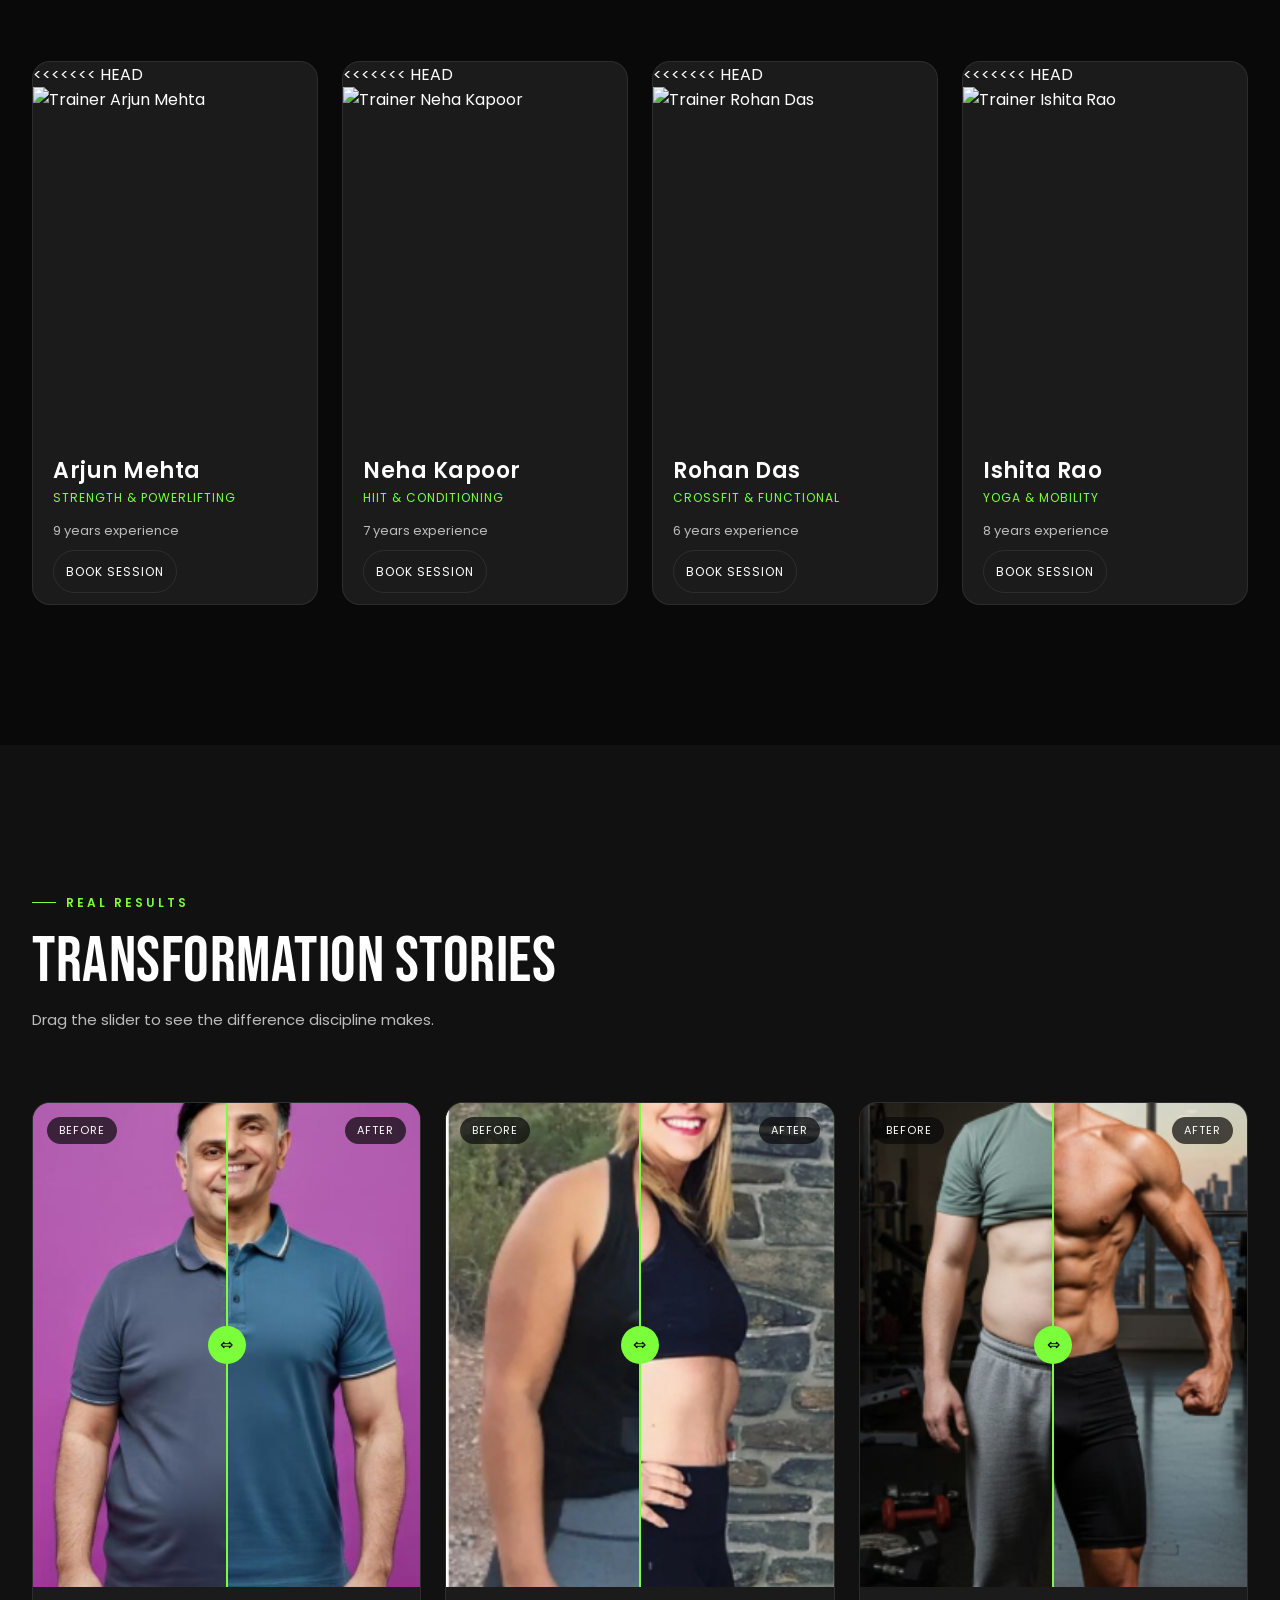
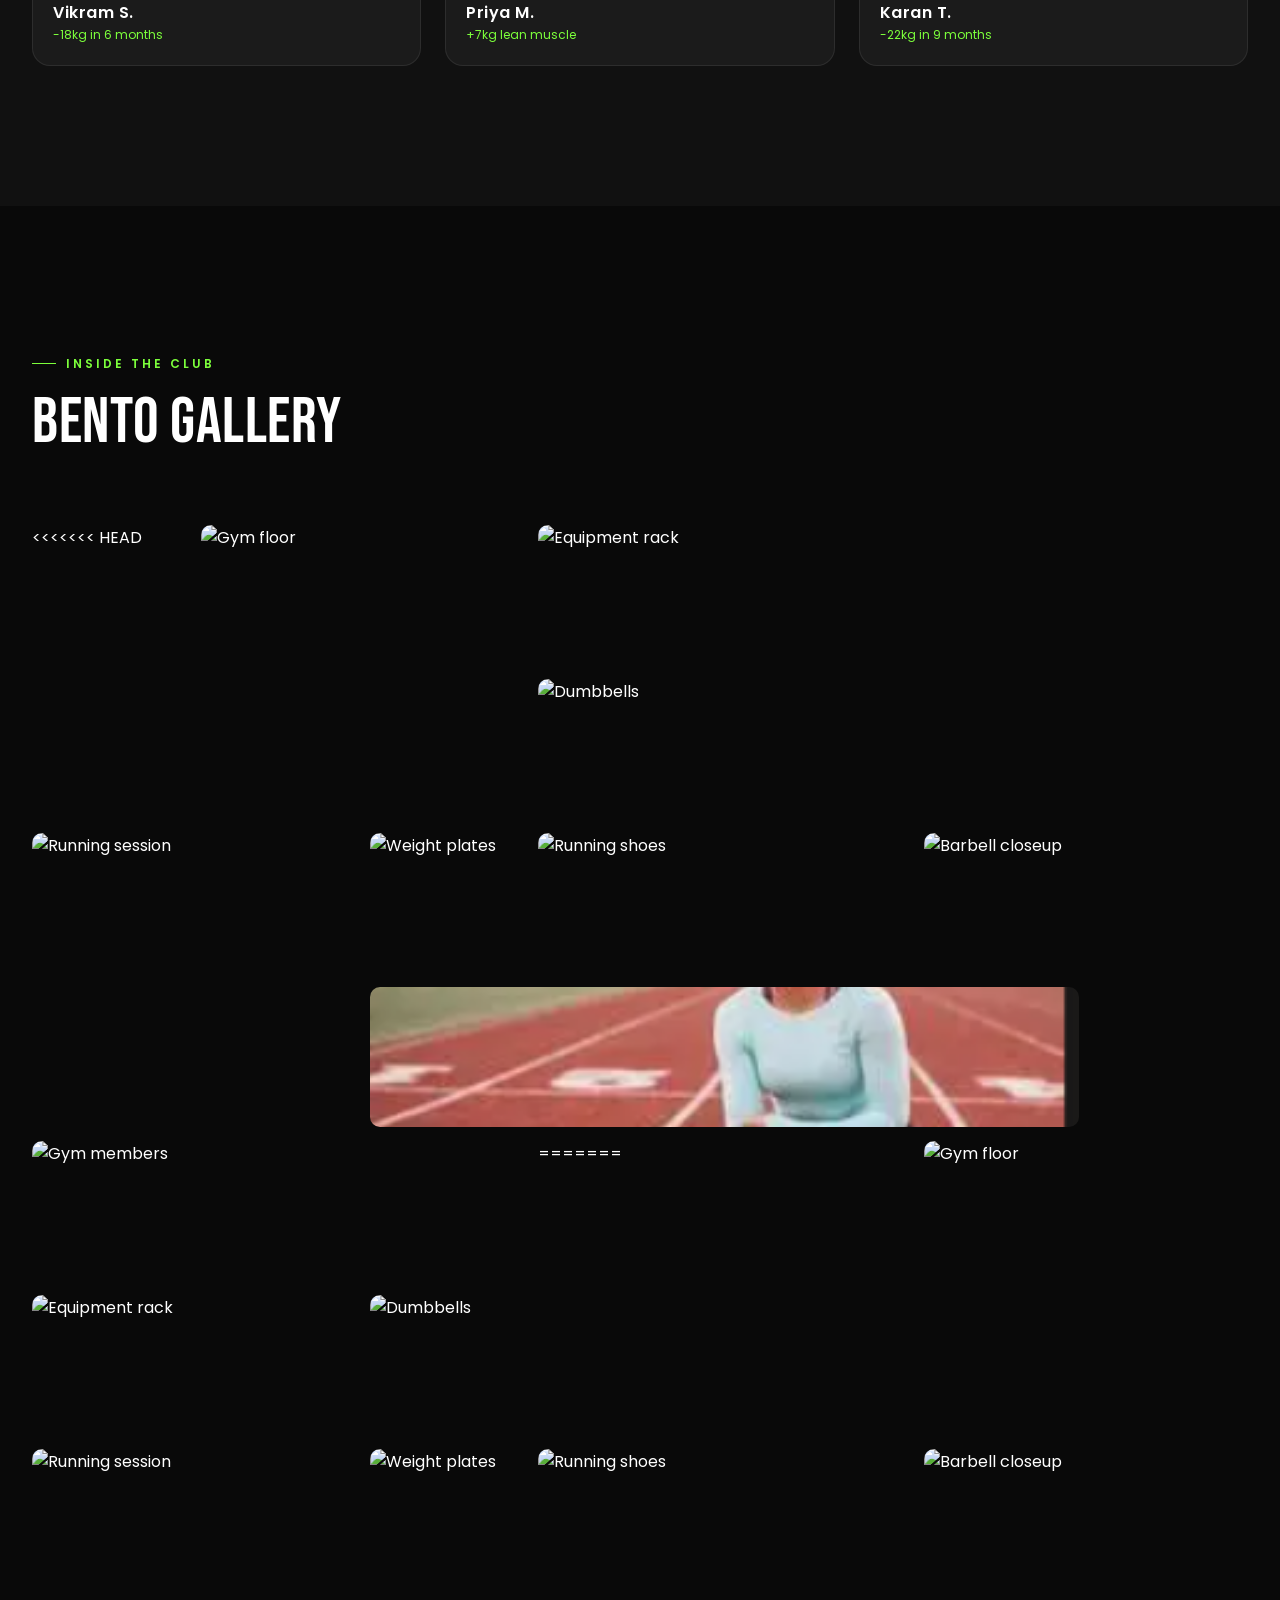
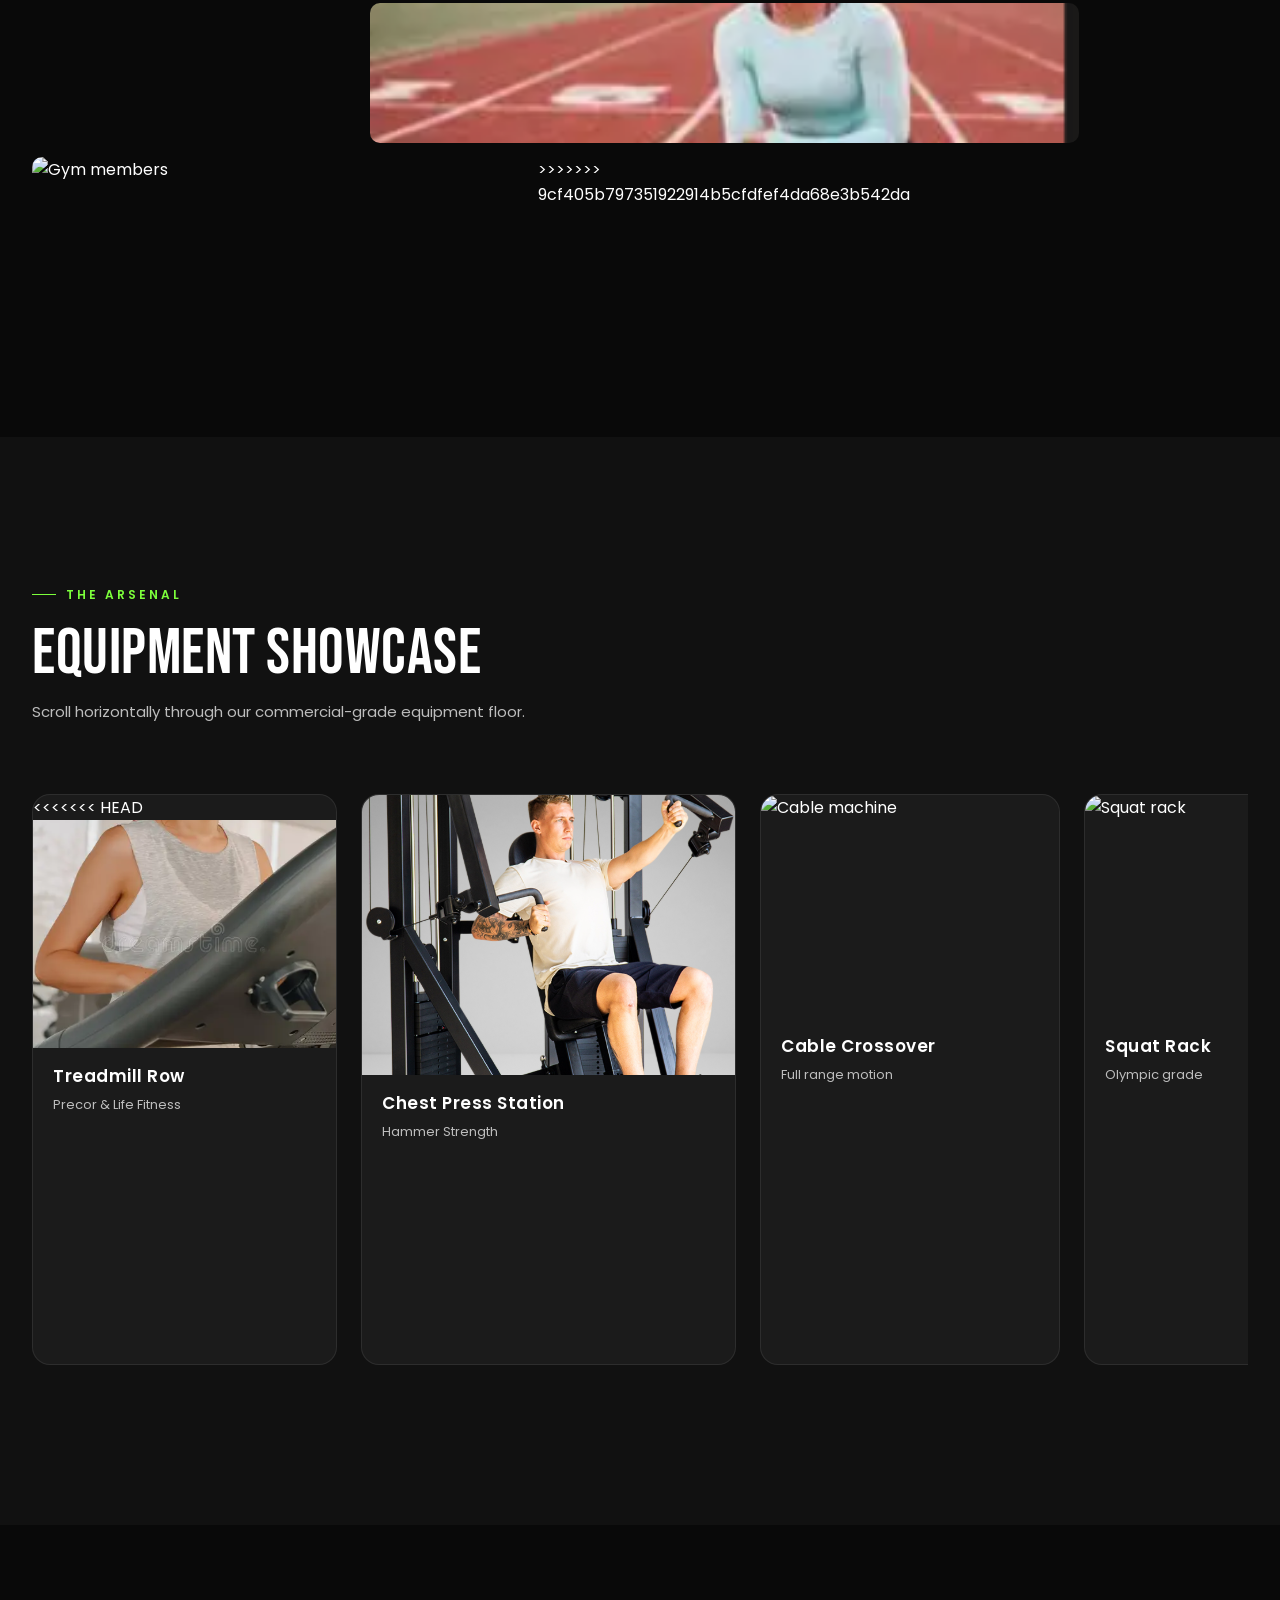
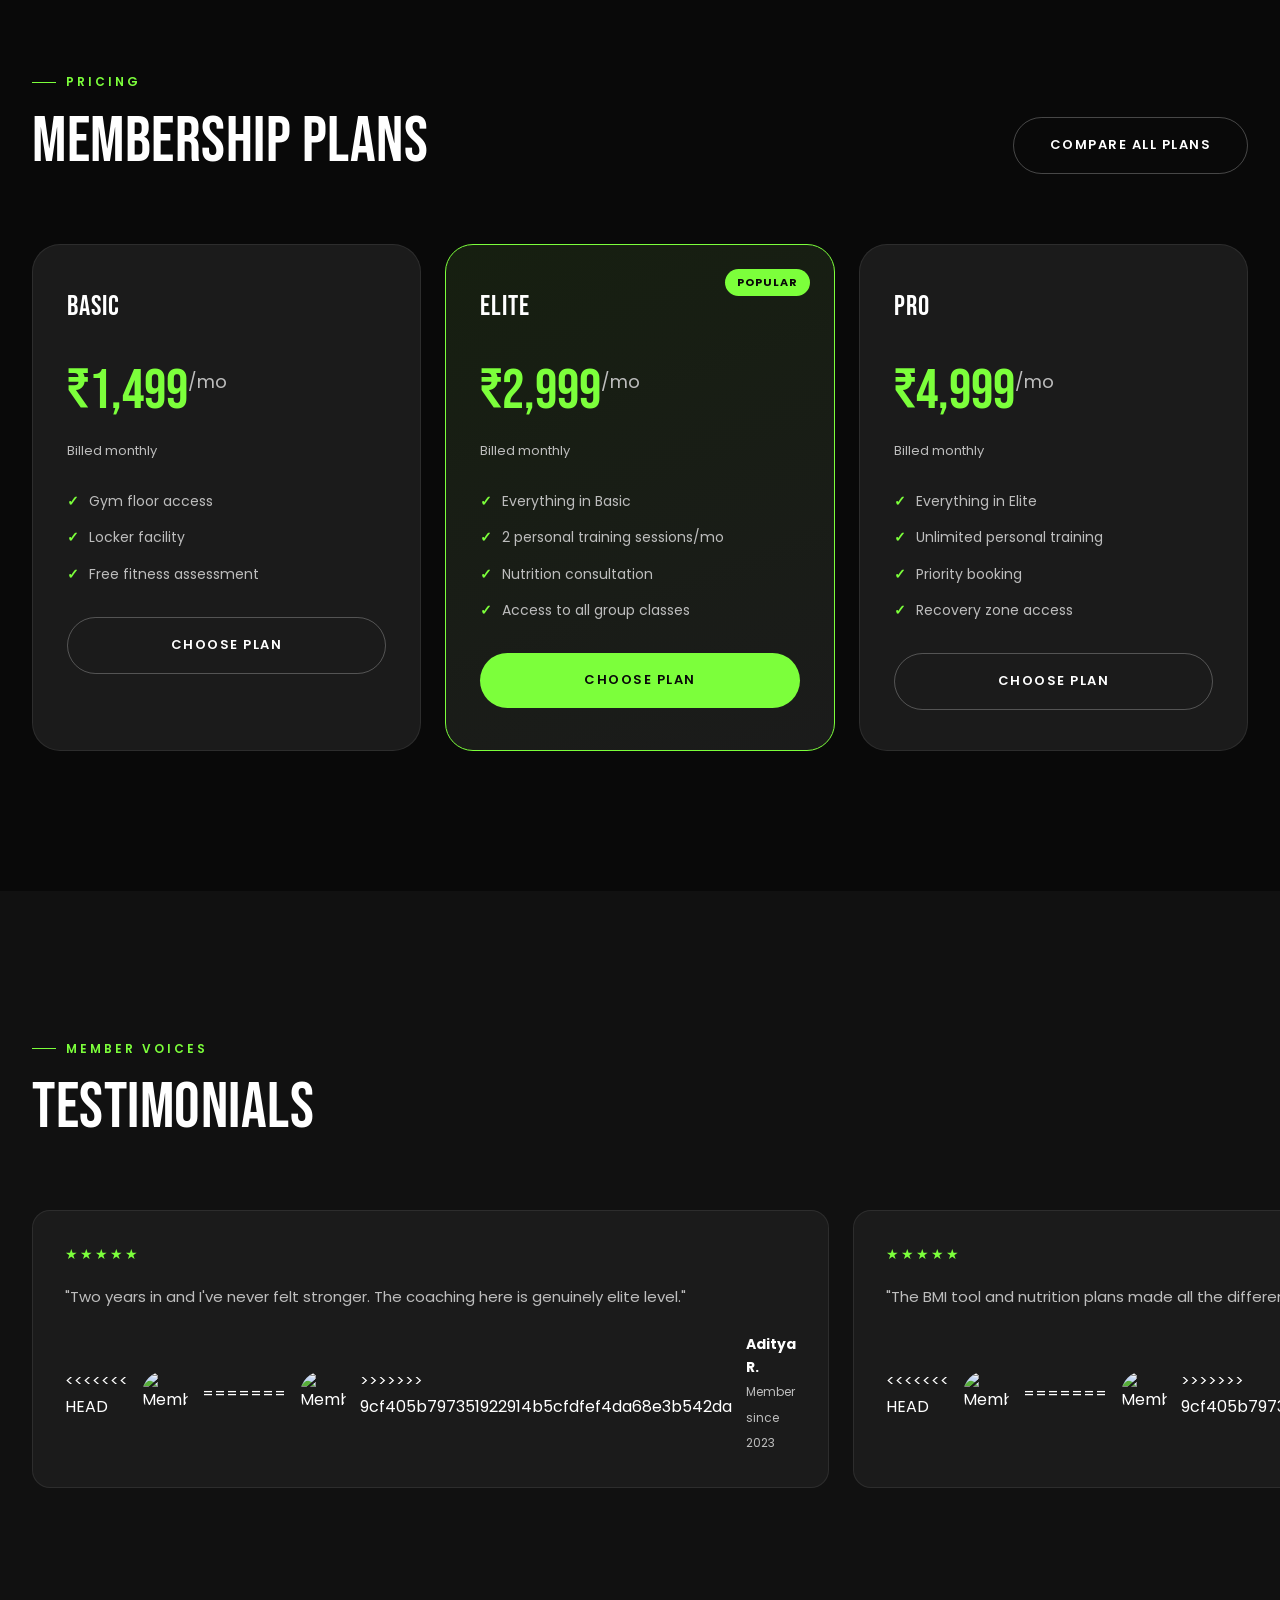
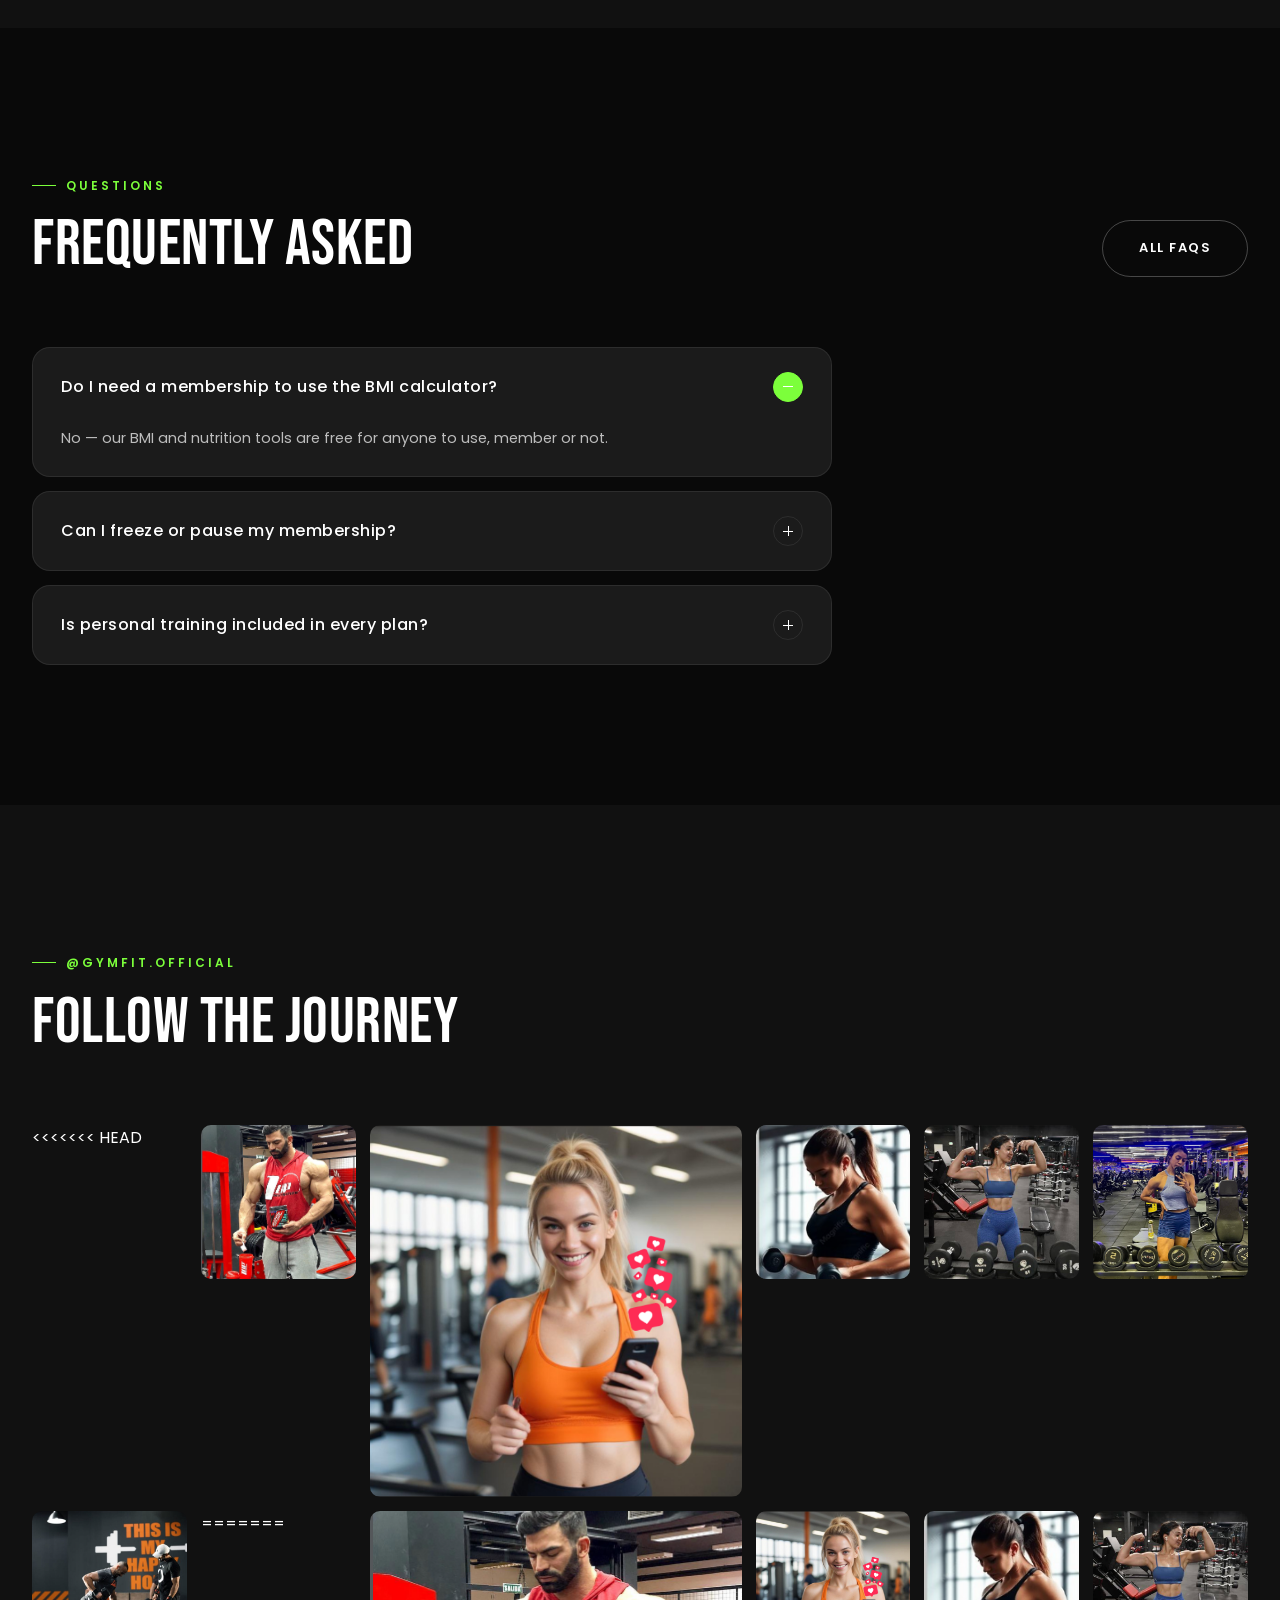
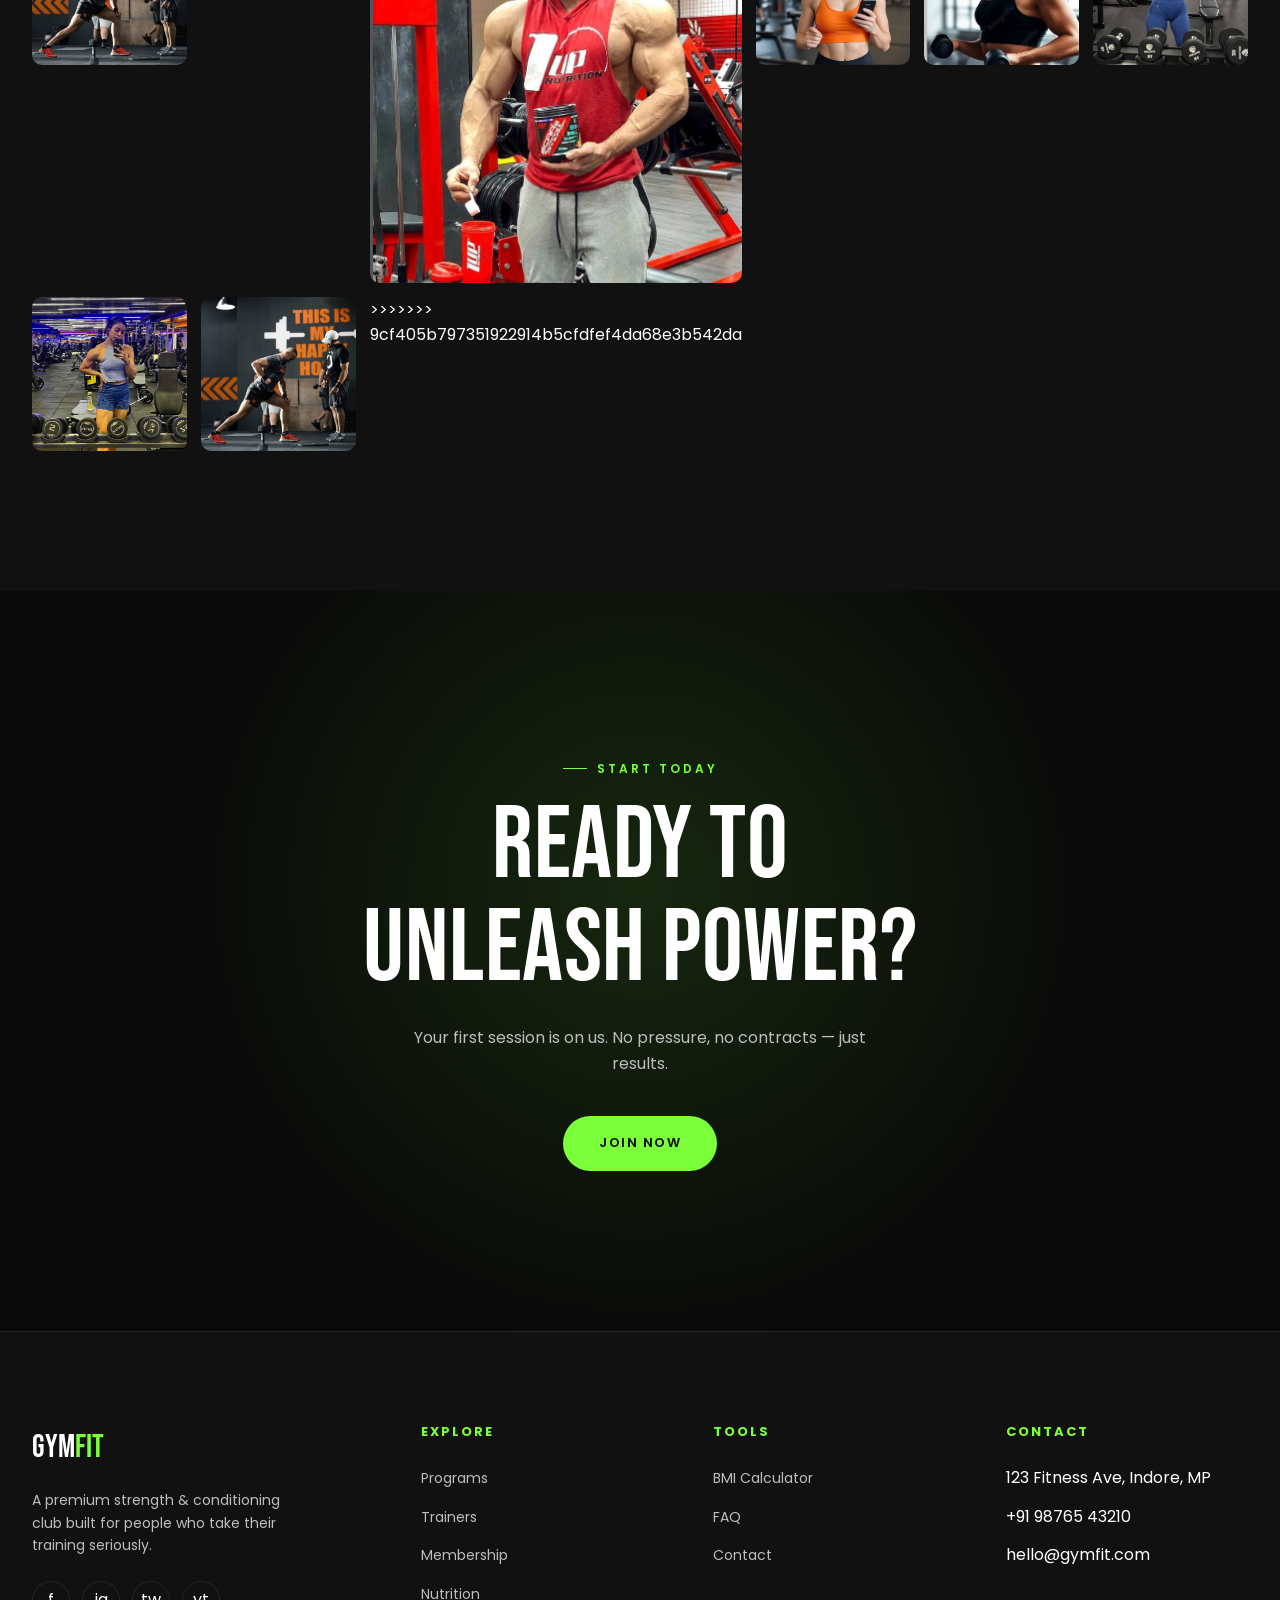
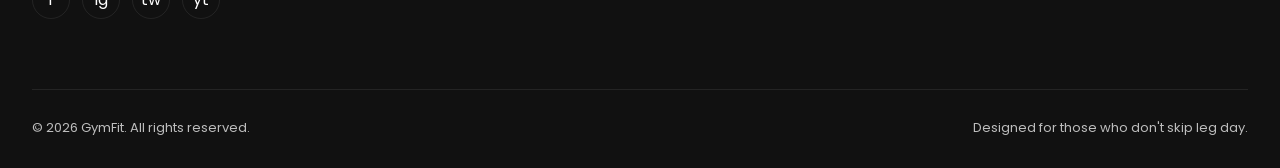
==== commit 20327526: "Fix formatting issues in index.html" ====
--- a/index.html
+++ b/index.html
@@ -61,7 +61,6 @@
 }
 </style>
 
-=======
 <section class="hero">
   <div class="hero-bg">
     <div class="hero-glow"></div>
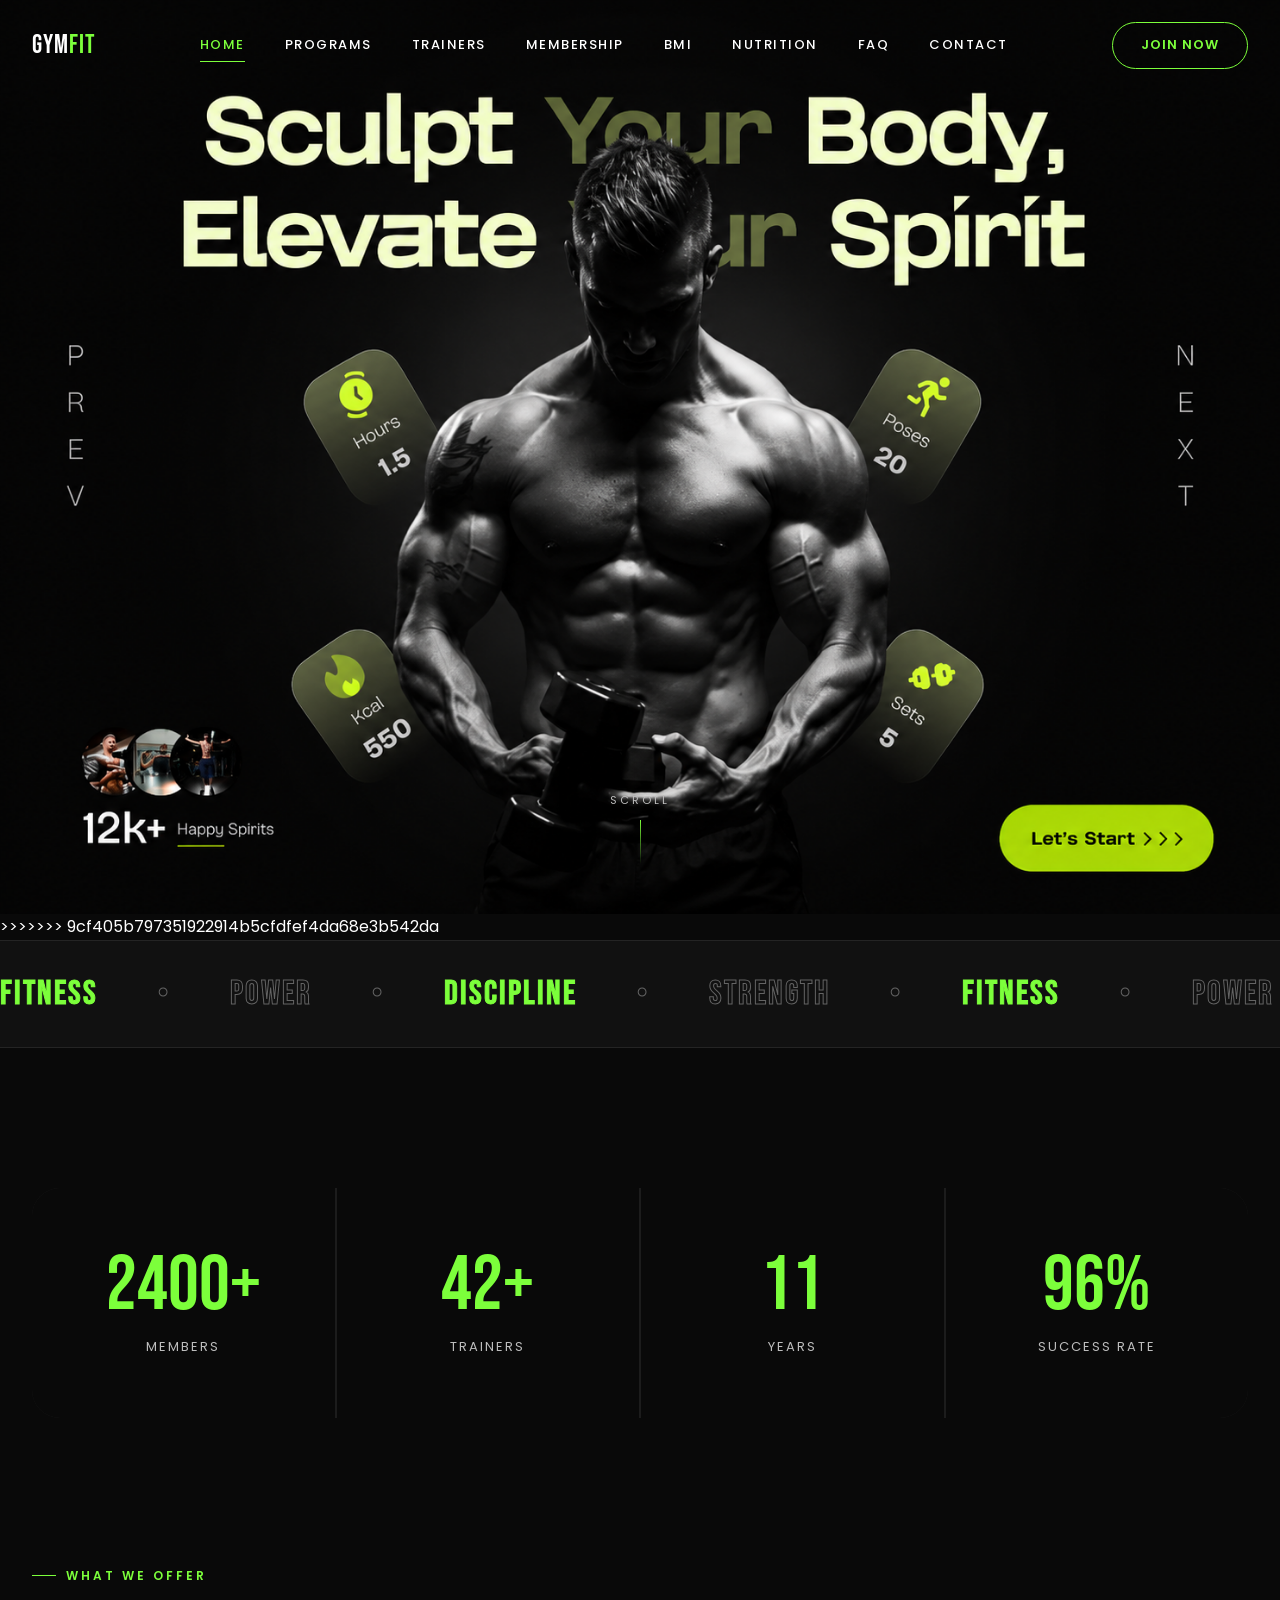
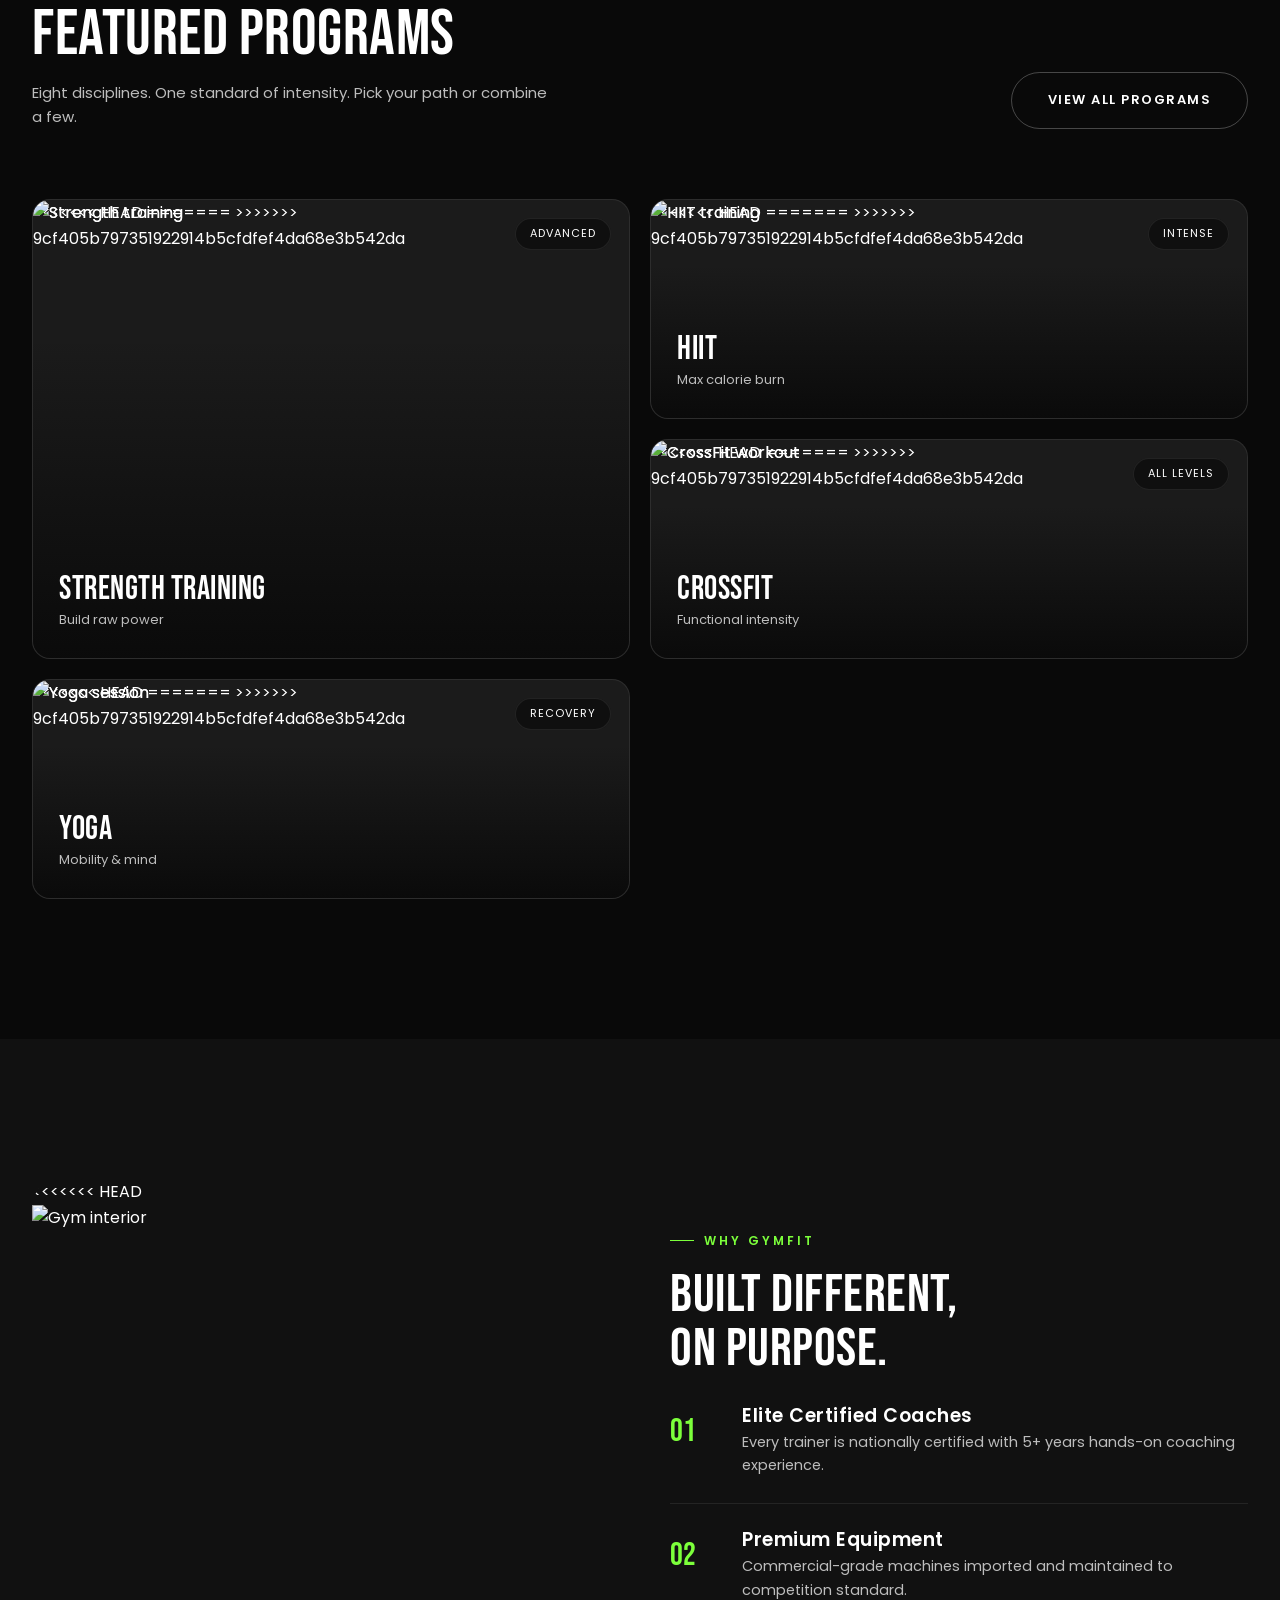
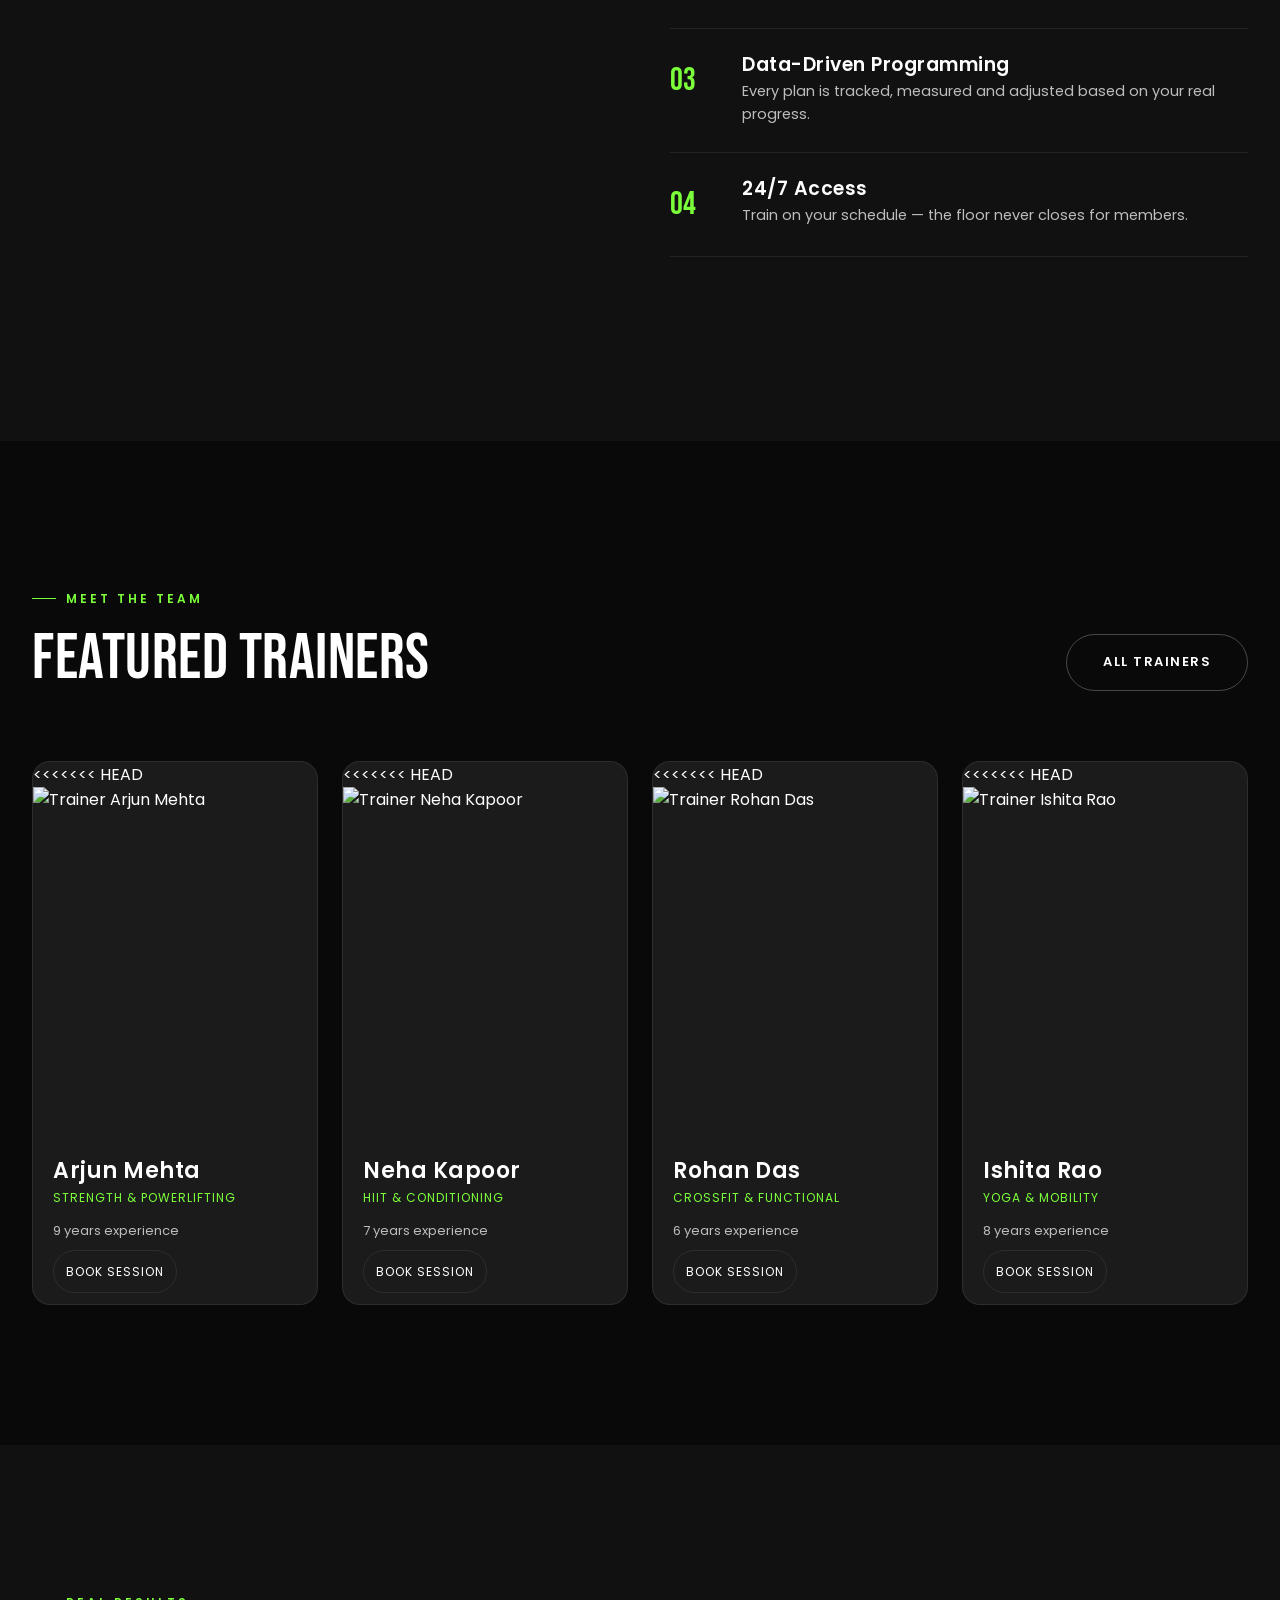
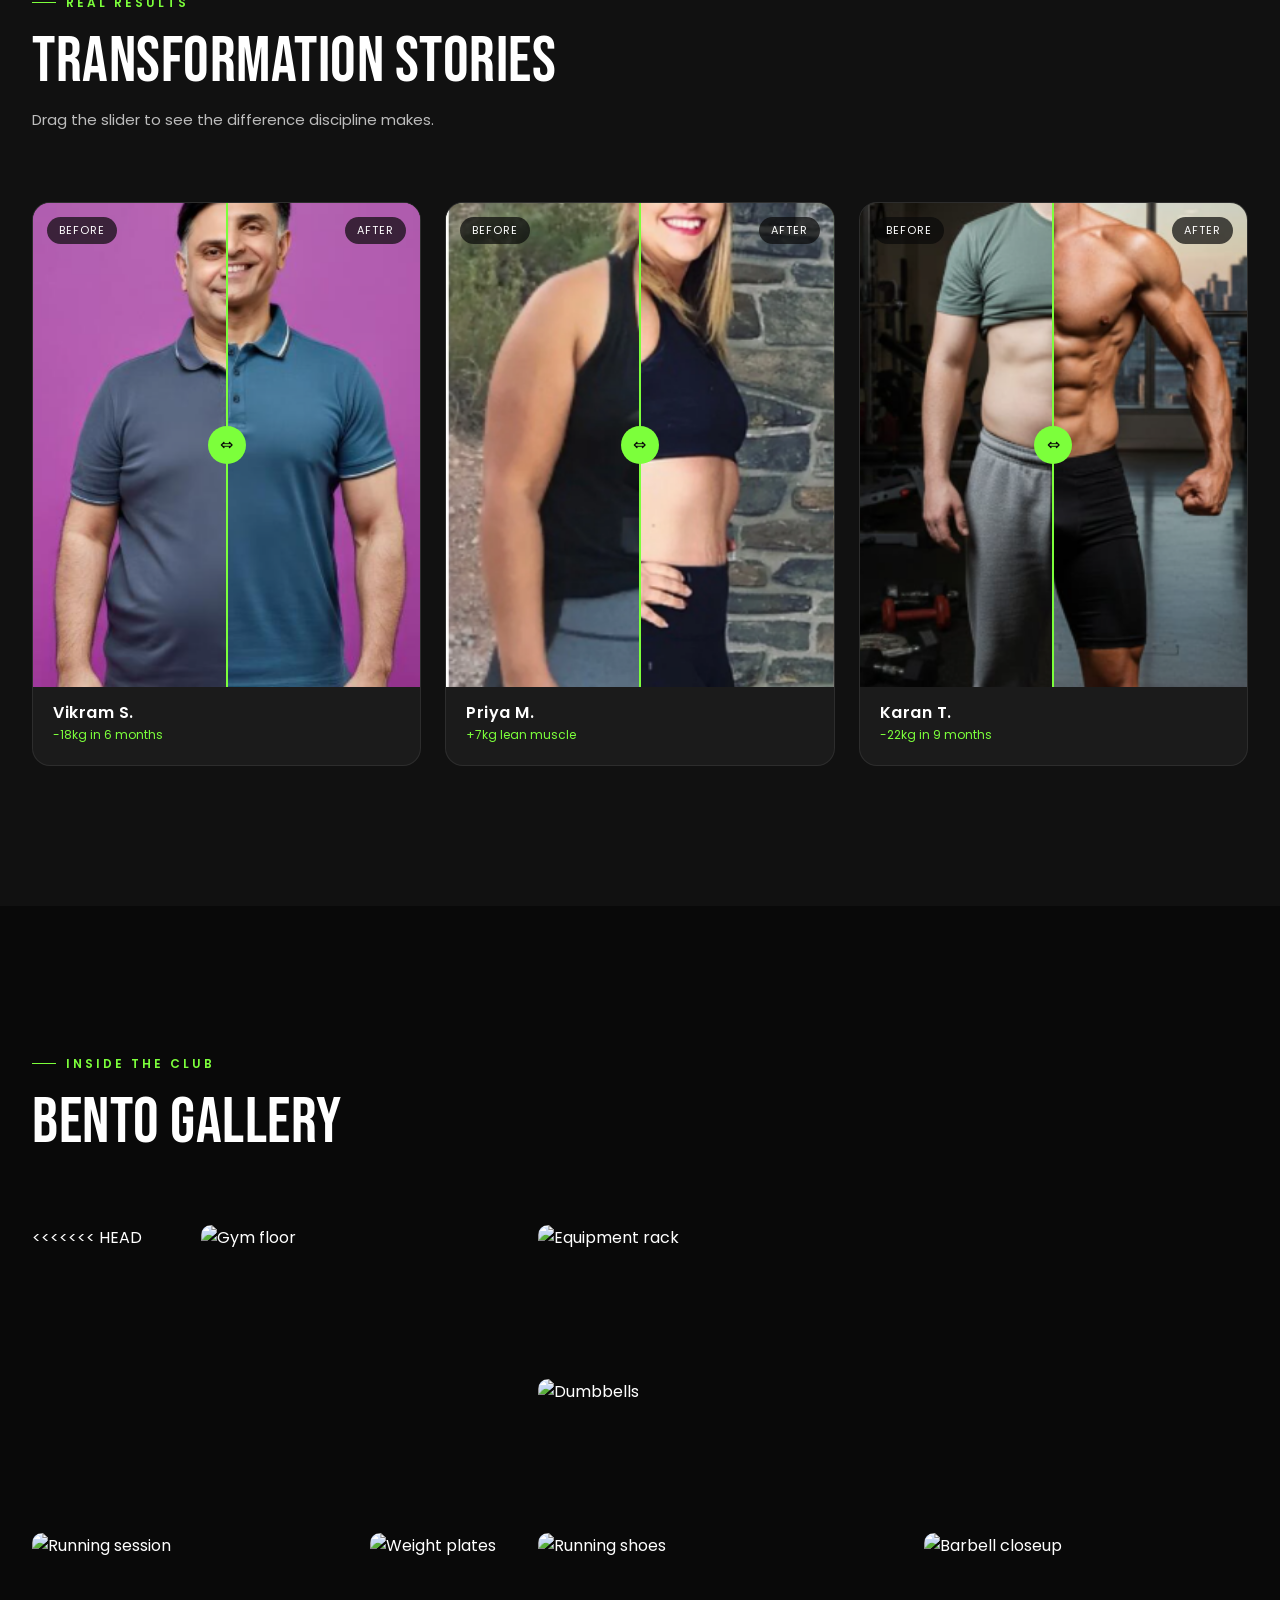
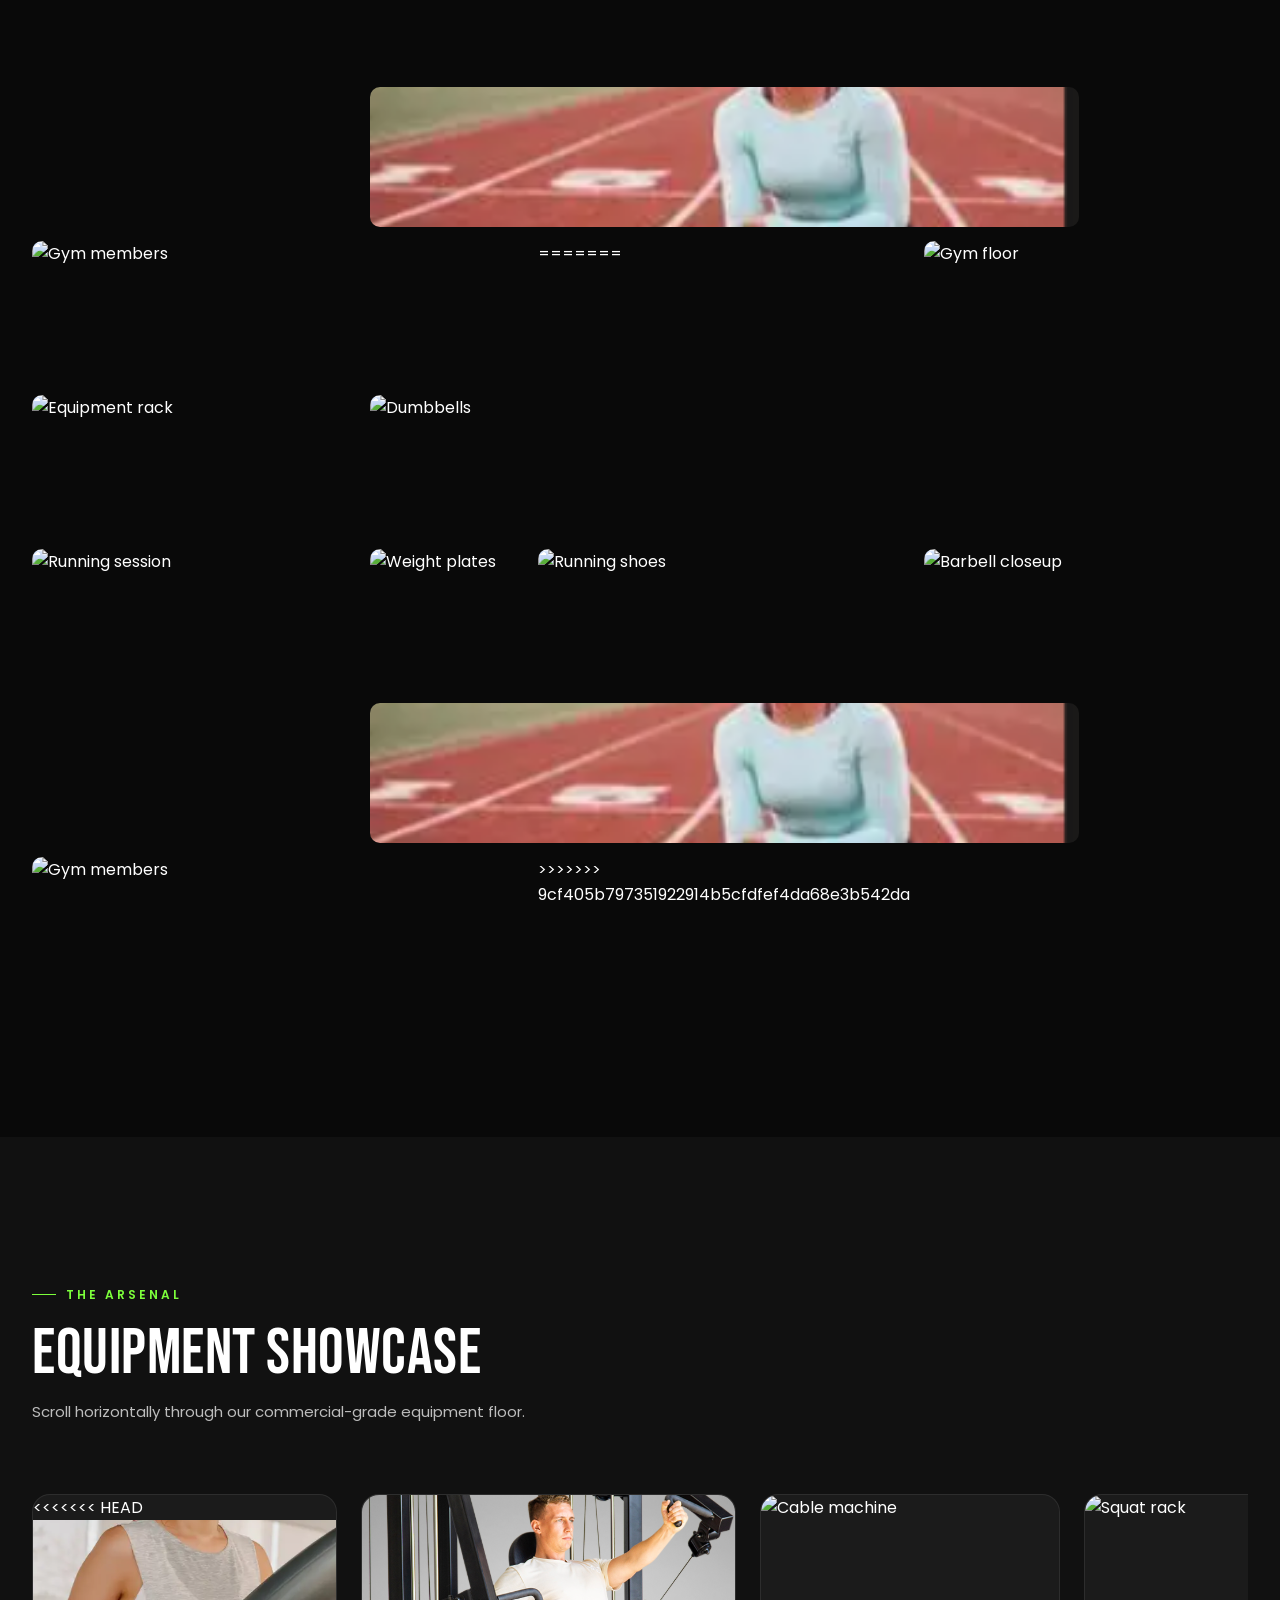
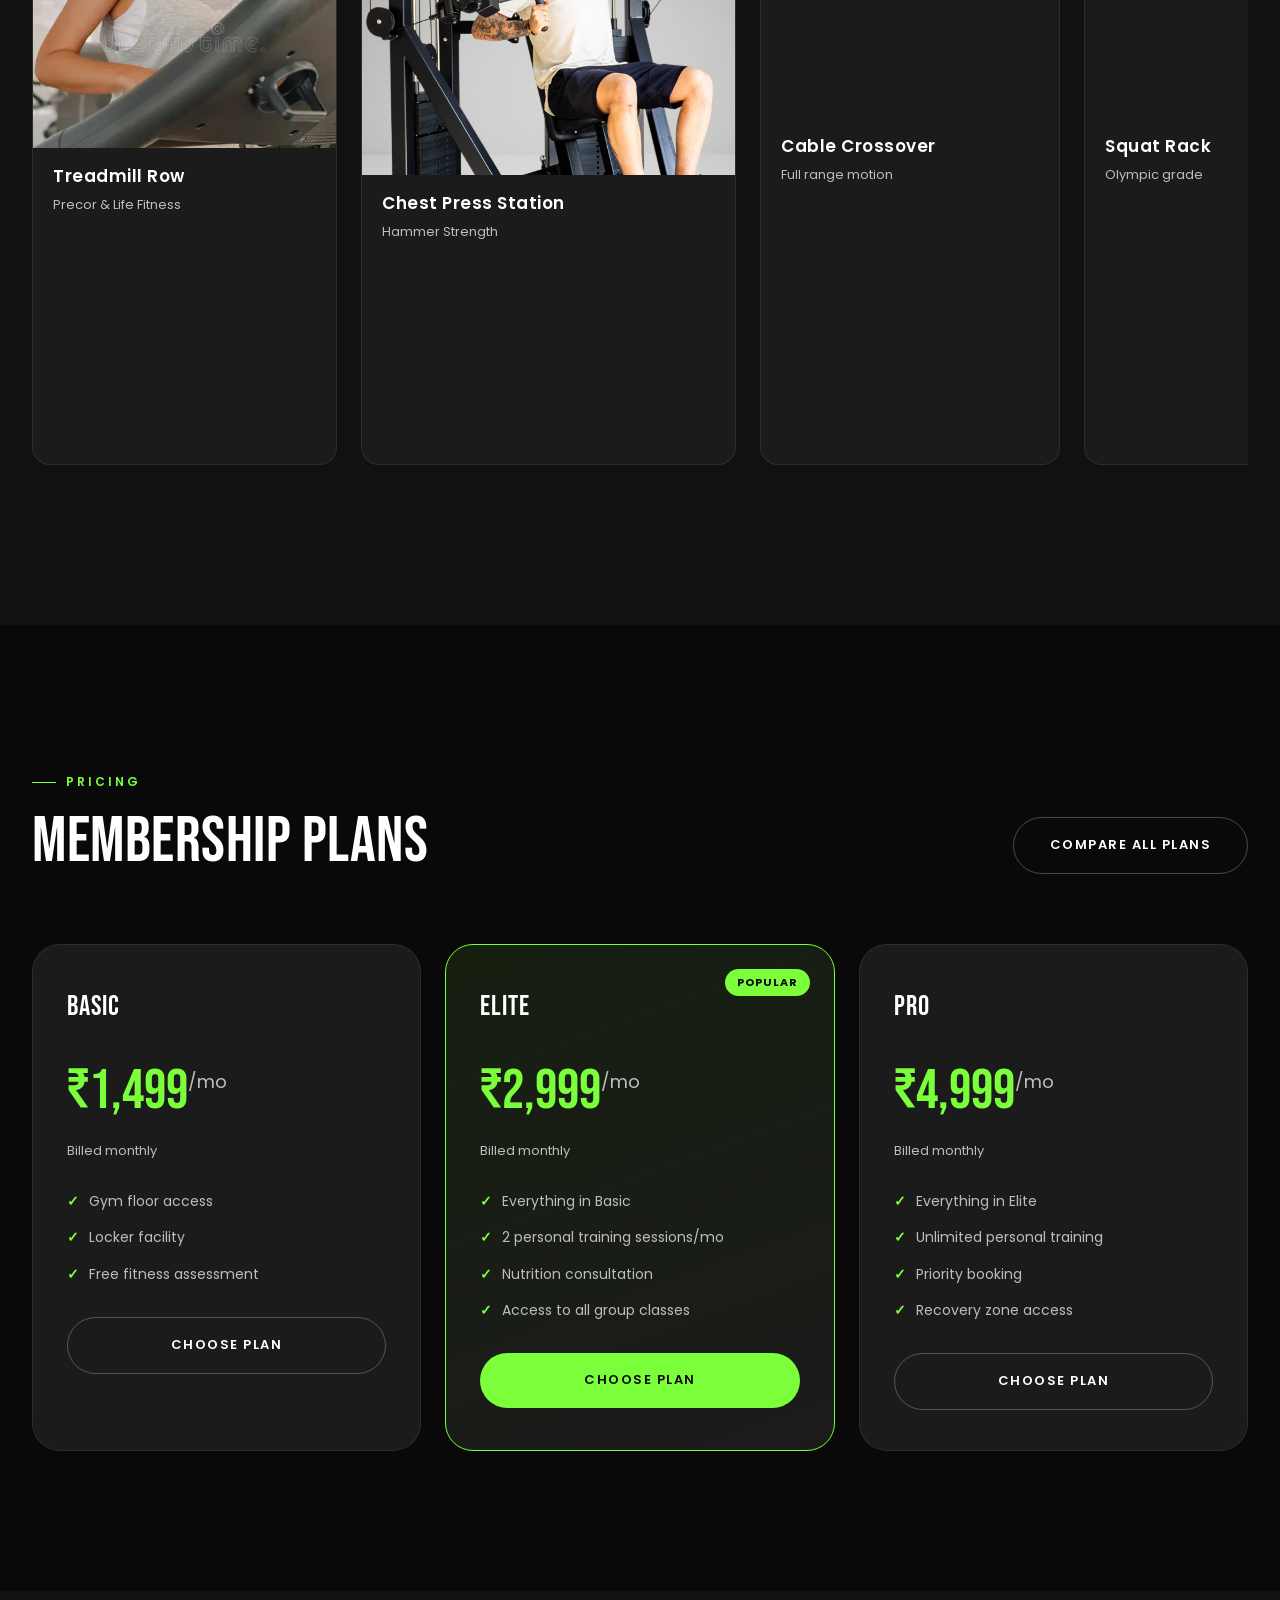
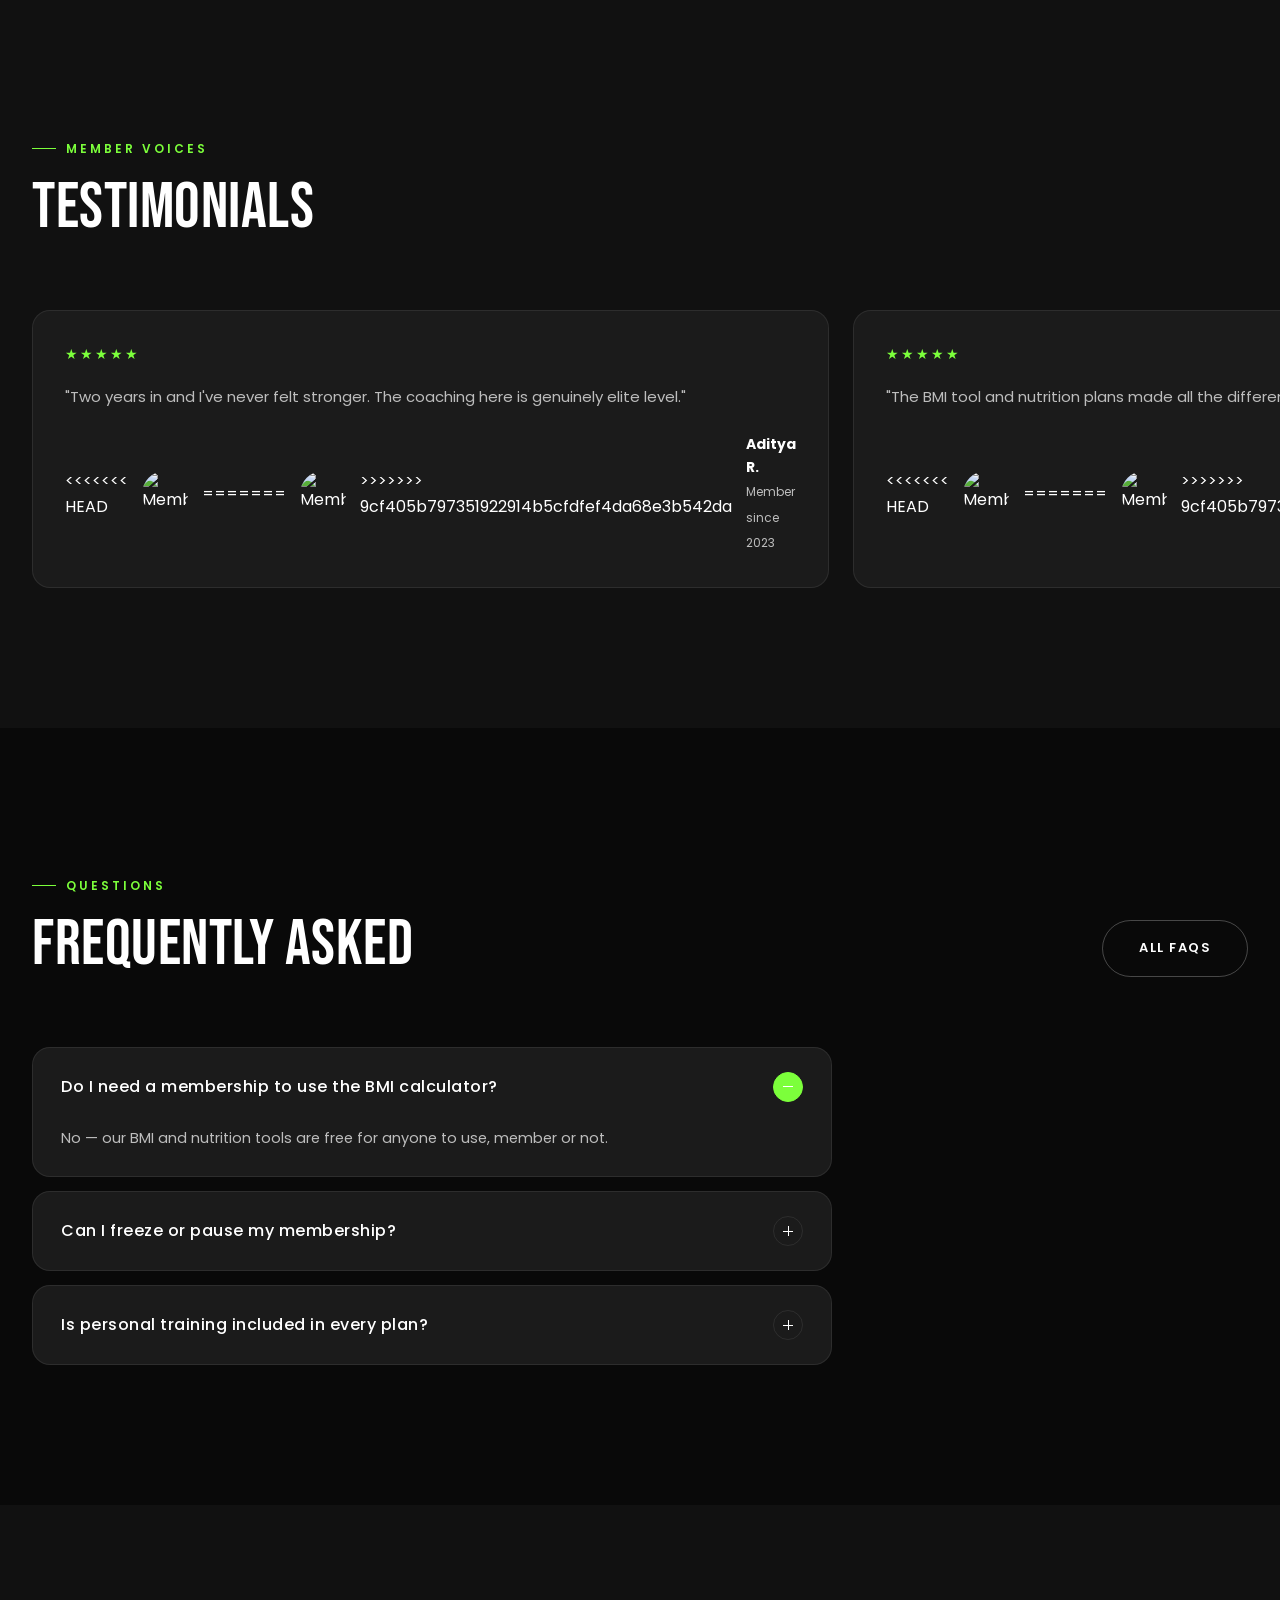
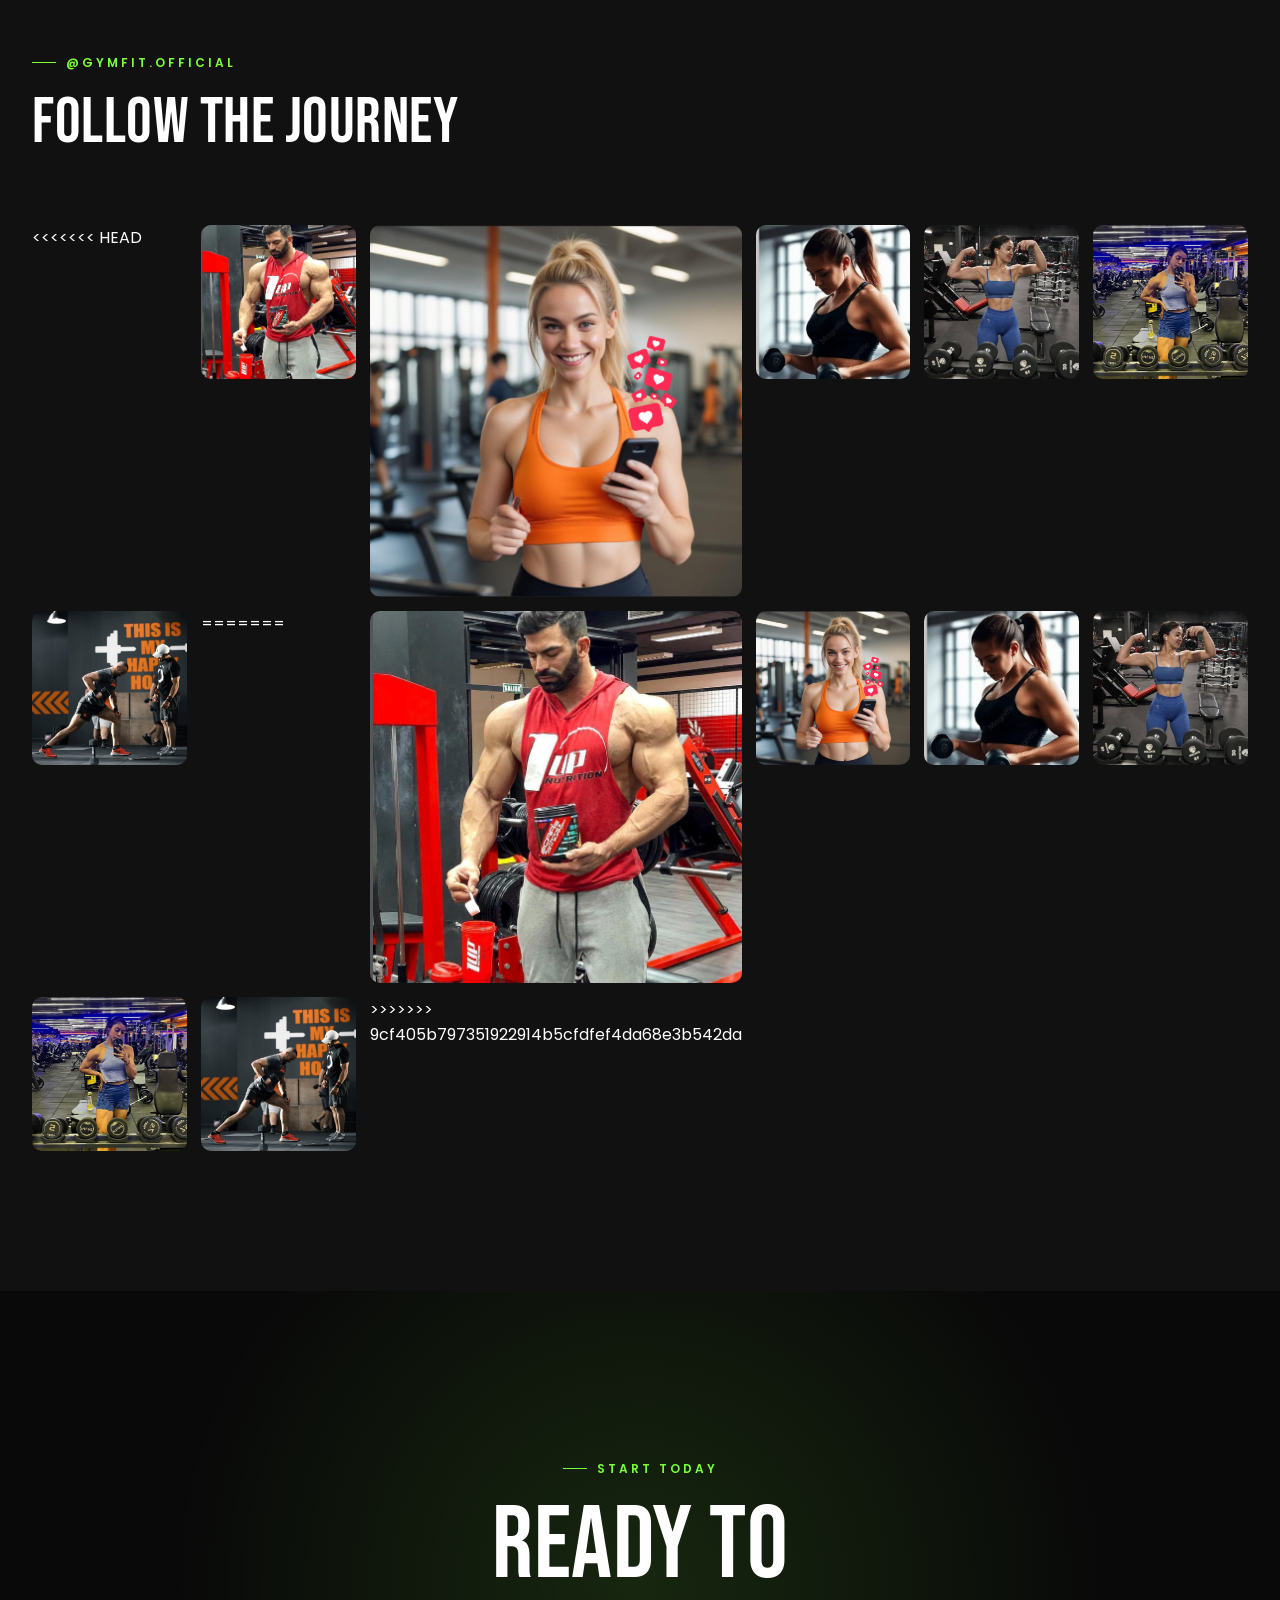
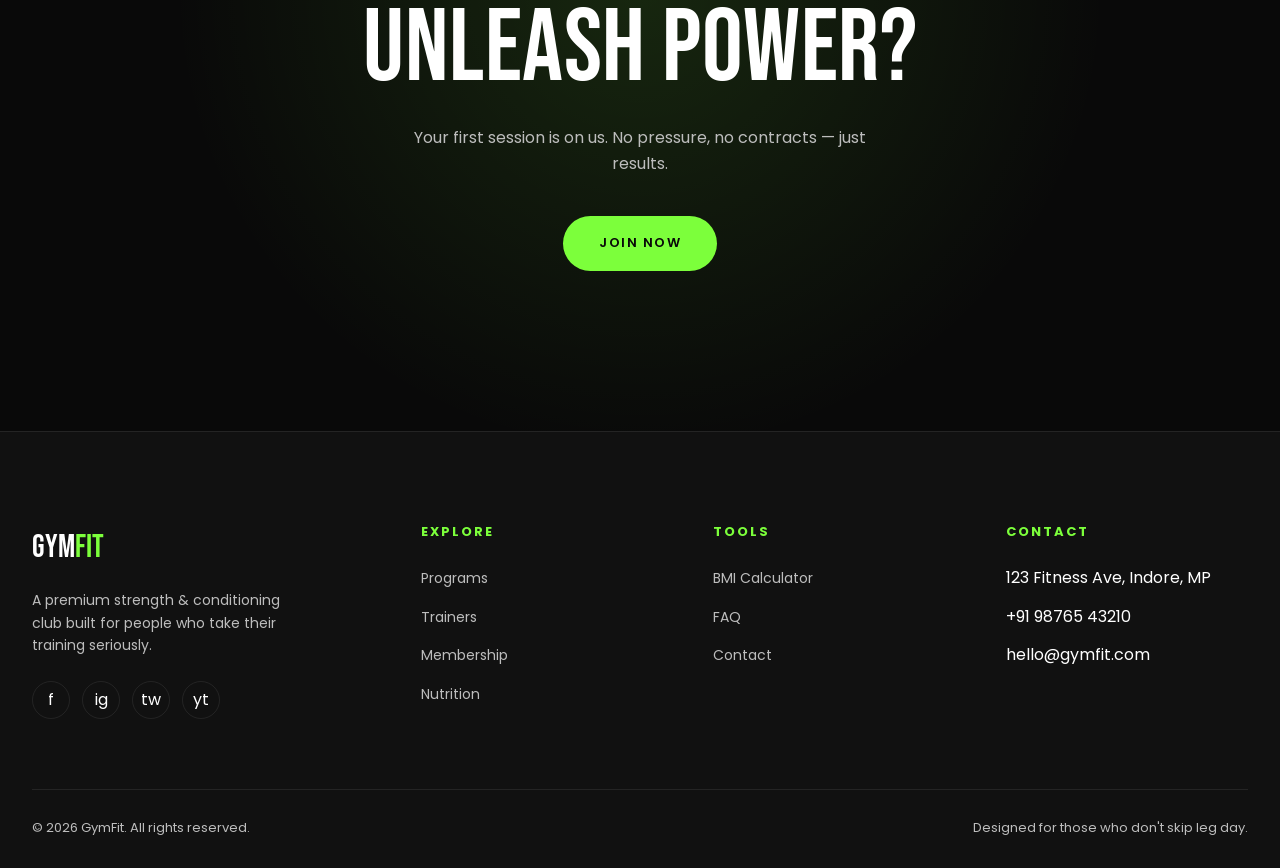
==== commit ef4cf47f: "Update index.html" ====
--- a/index.html
+++ b/index.html
@@ -60,40 +60,11 @@
     object-fit:contain;
 }
 </style>
-
-<section class="hero">
-  <div class="hero-bg">
-    <div class="hero-glow"></div>
-  </div>
-
-  <div class="hero-bgwords" aria-hidden="true">
-    <span>STRENGTH</span>
-    <span>FITNESS</span>
-    <span>DISCIPLINE</span>
-  </div>
-
-  <div class="container hero-inner">
-    <div class="hero-copy">
-      <h1 class="hero-title">
-         <div class="hero-actions">
-        <a href="membership.html" class="btn btn-primary">Join Now</a>
-        <a href="programs.html" class="btn btn-outline">Explore Programs</a>
-      </div>
-    </div>
-
-    <div class="hero-visual">
-      <div class="hero-athlete">
-        <img class="parallax-img" src="https://images.unsplash.com/photo-1583454110551-21f2fa2afe61?auto=format&fit=crop&w=1200&q=80" alt="Athlete in dynamic workout pose holding dumbbells">
-      </div>
-
-    </div>
-  </div>
-
   <div class="scroll-indicator">
     <span>Scroll</span>
     <div class="line"></div>
   </div>
-</section>
+
 
 >>>>>>> 9cf405b797351922914b5cfdfef4da68e3b542da
 <!-- ============ MARQUEE ============ -->
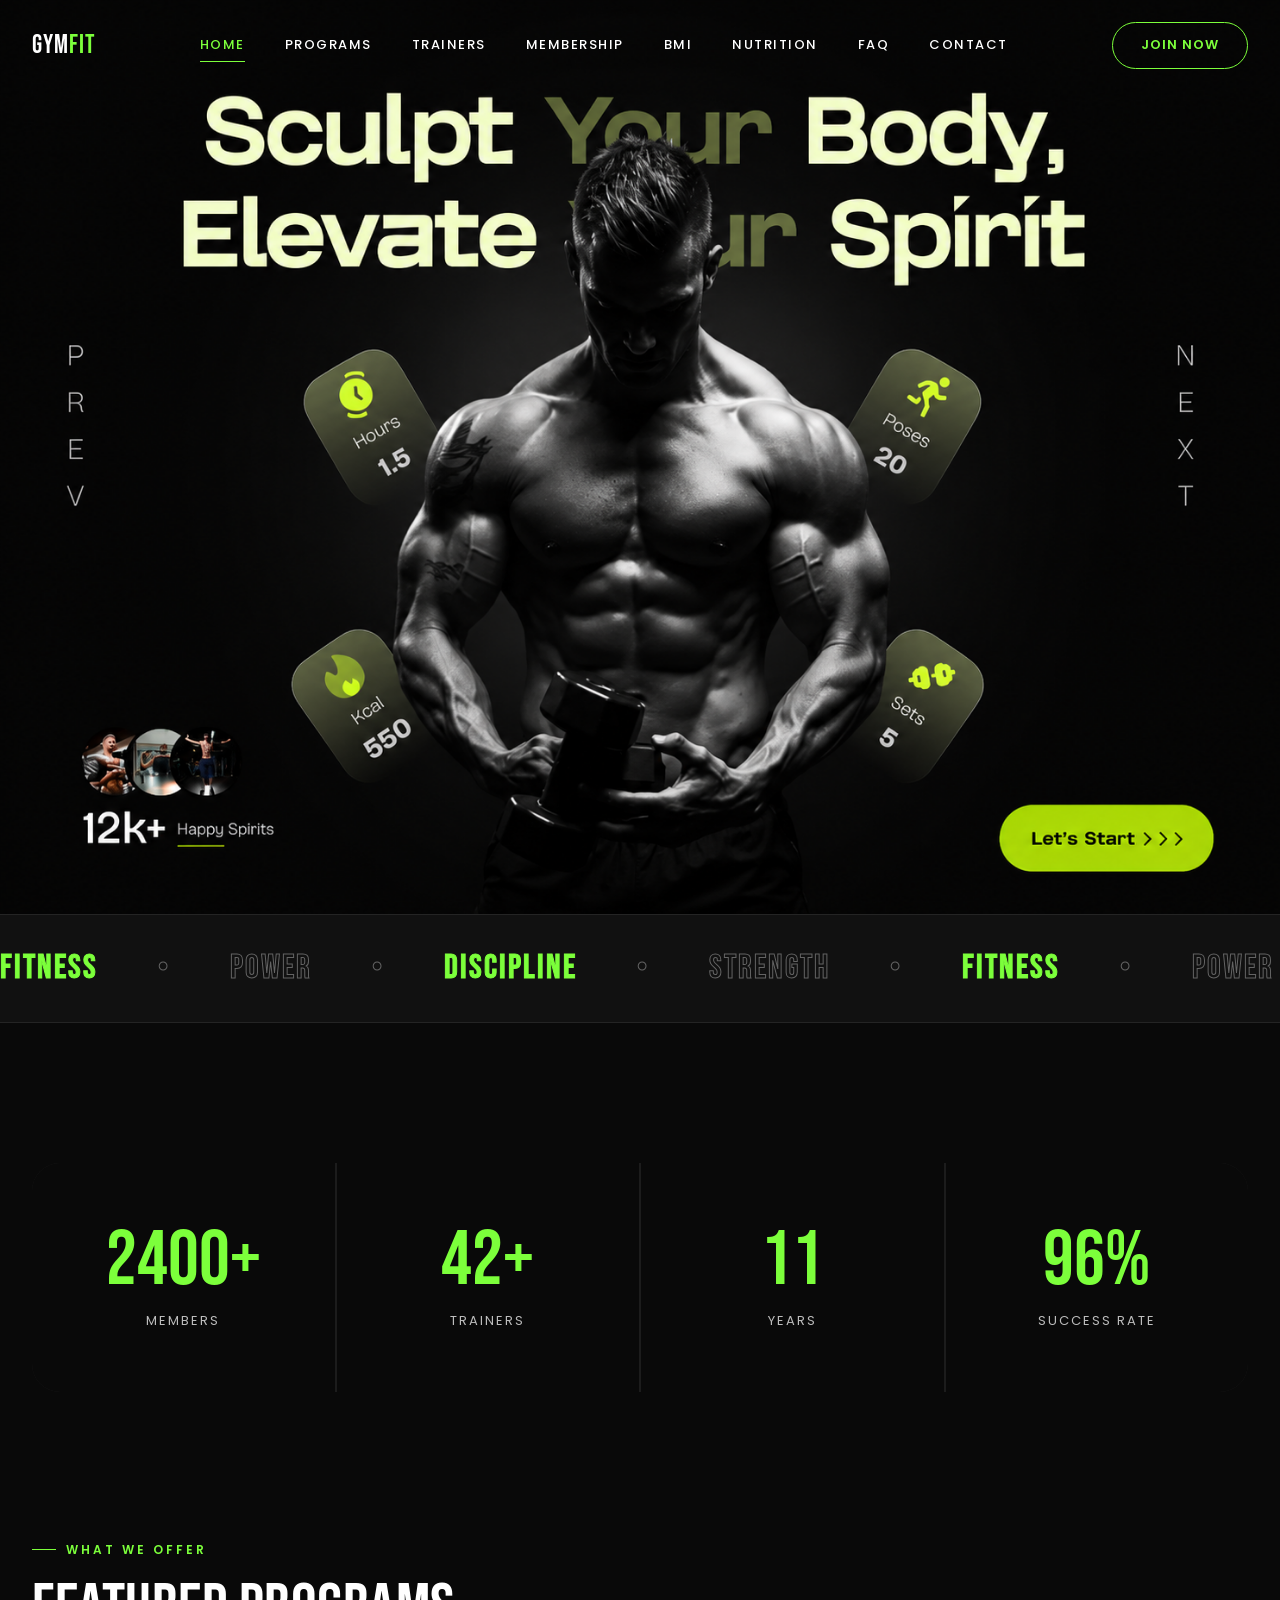
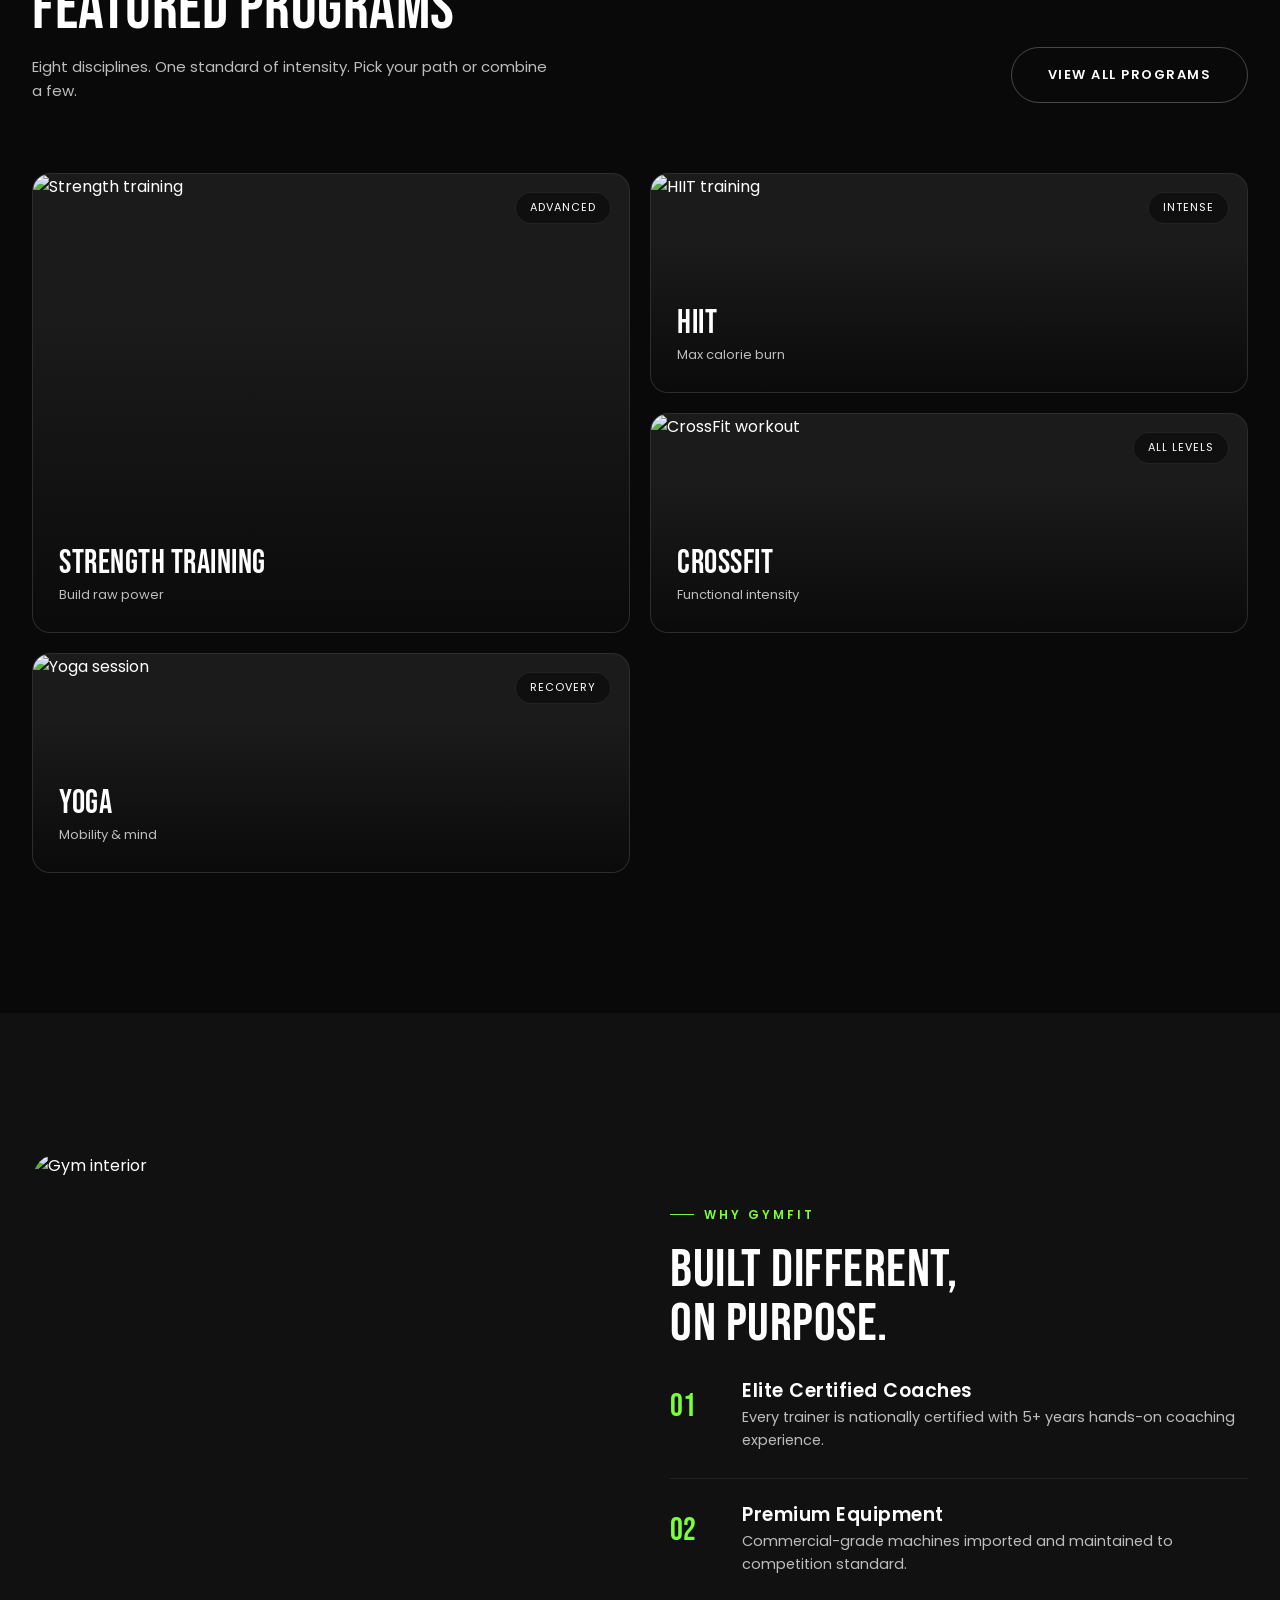
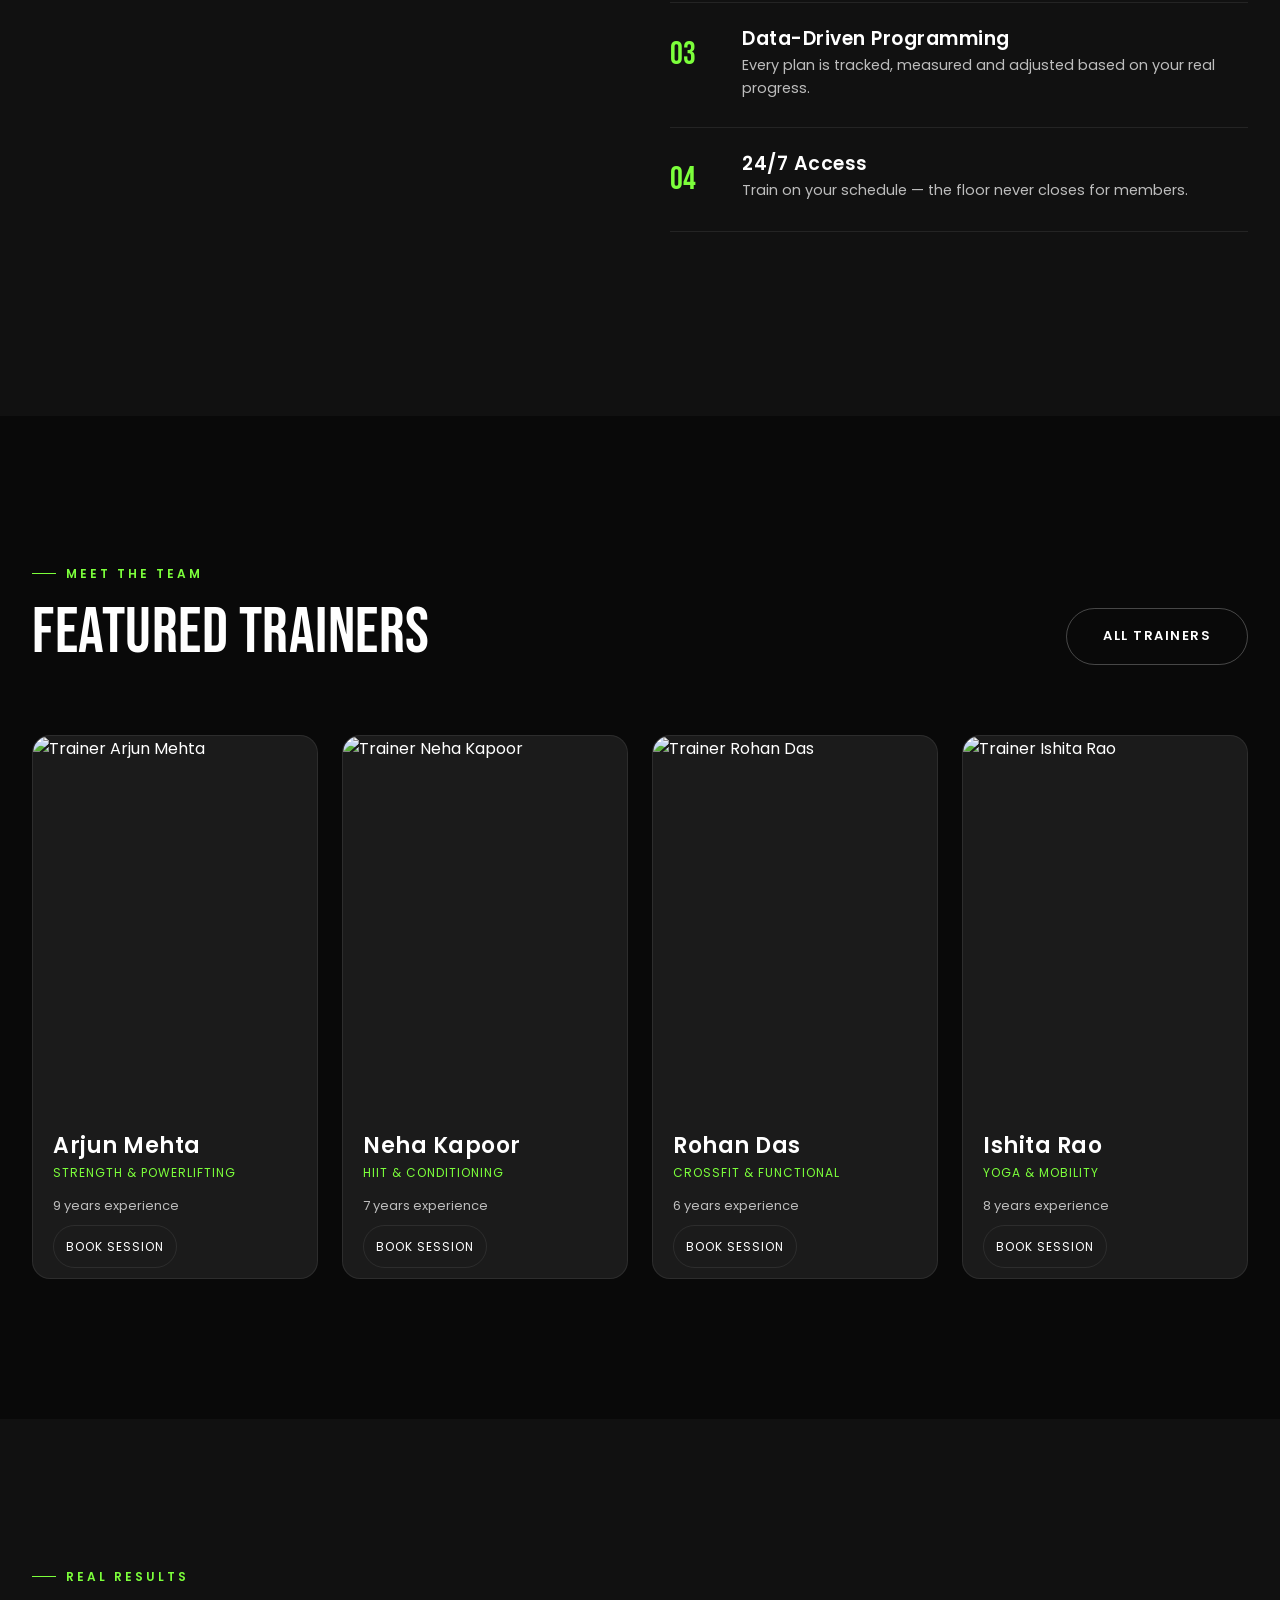
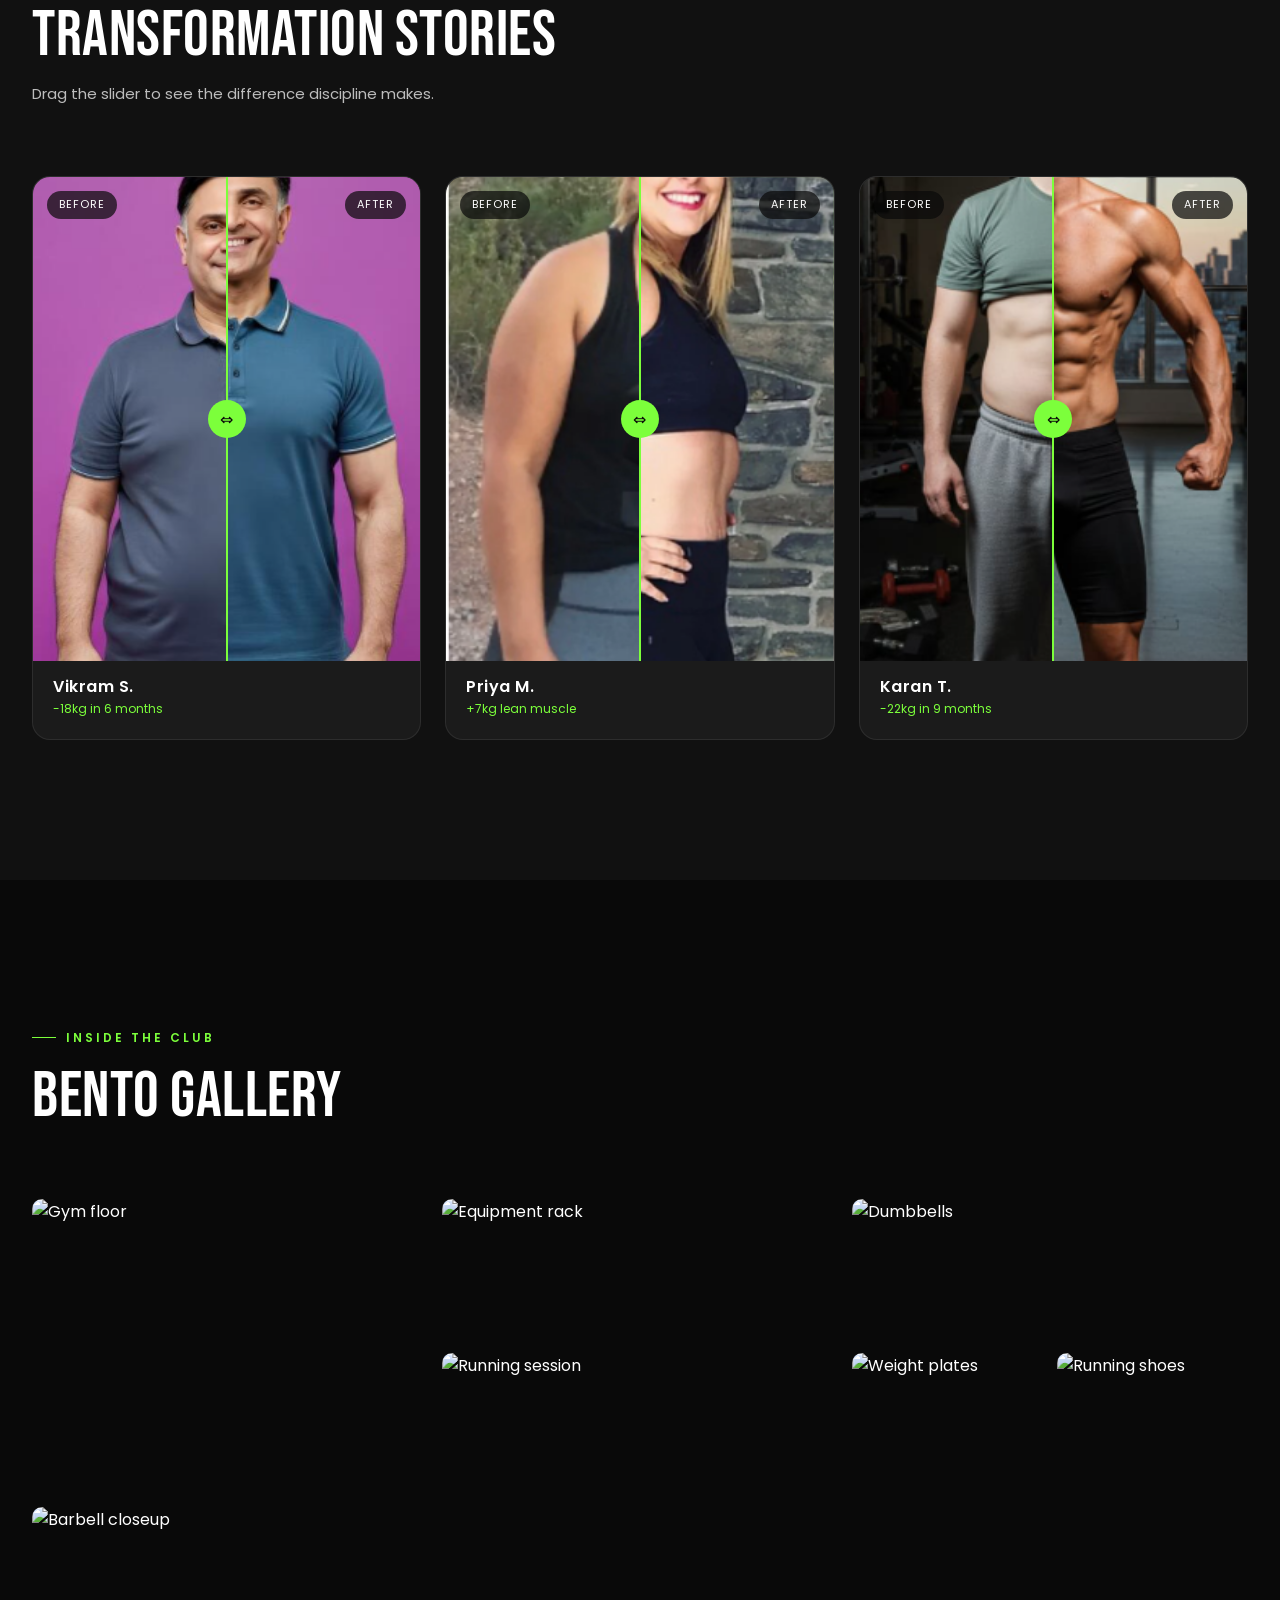
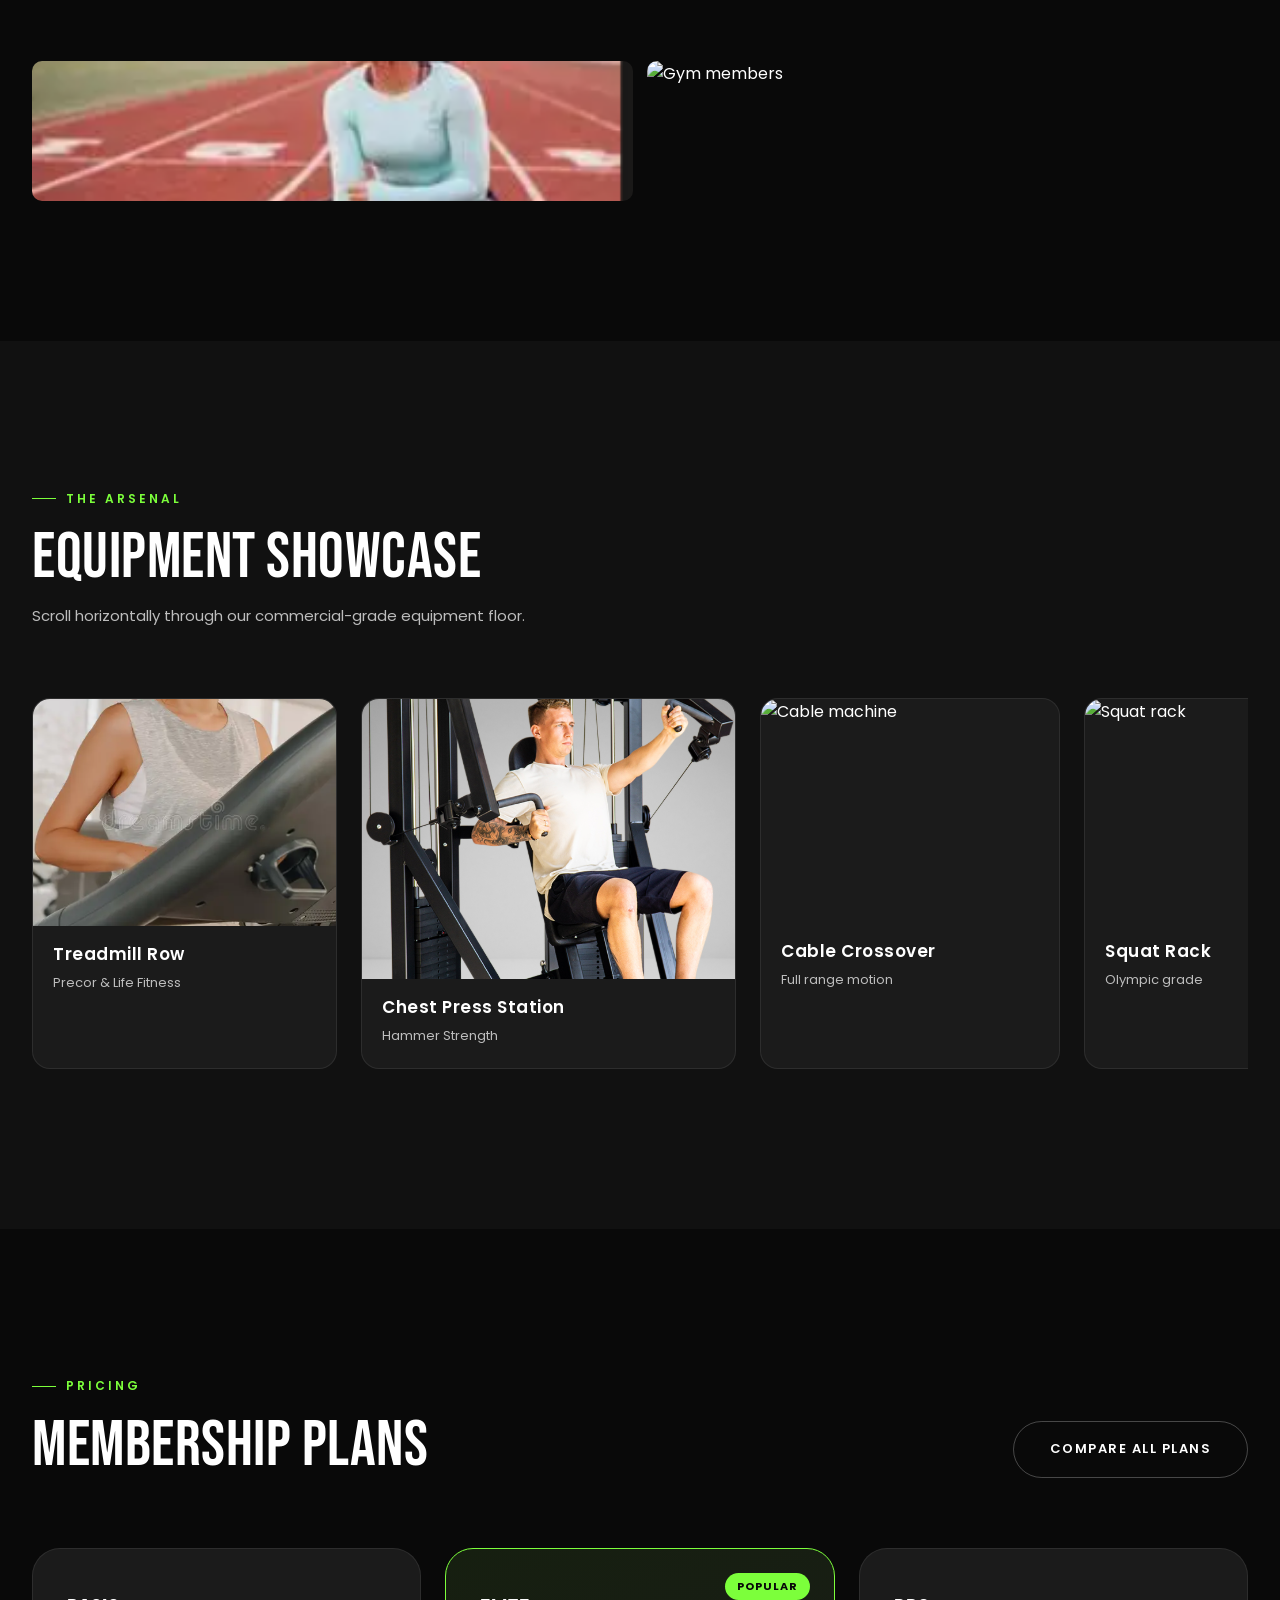
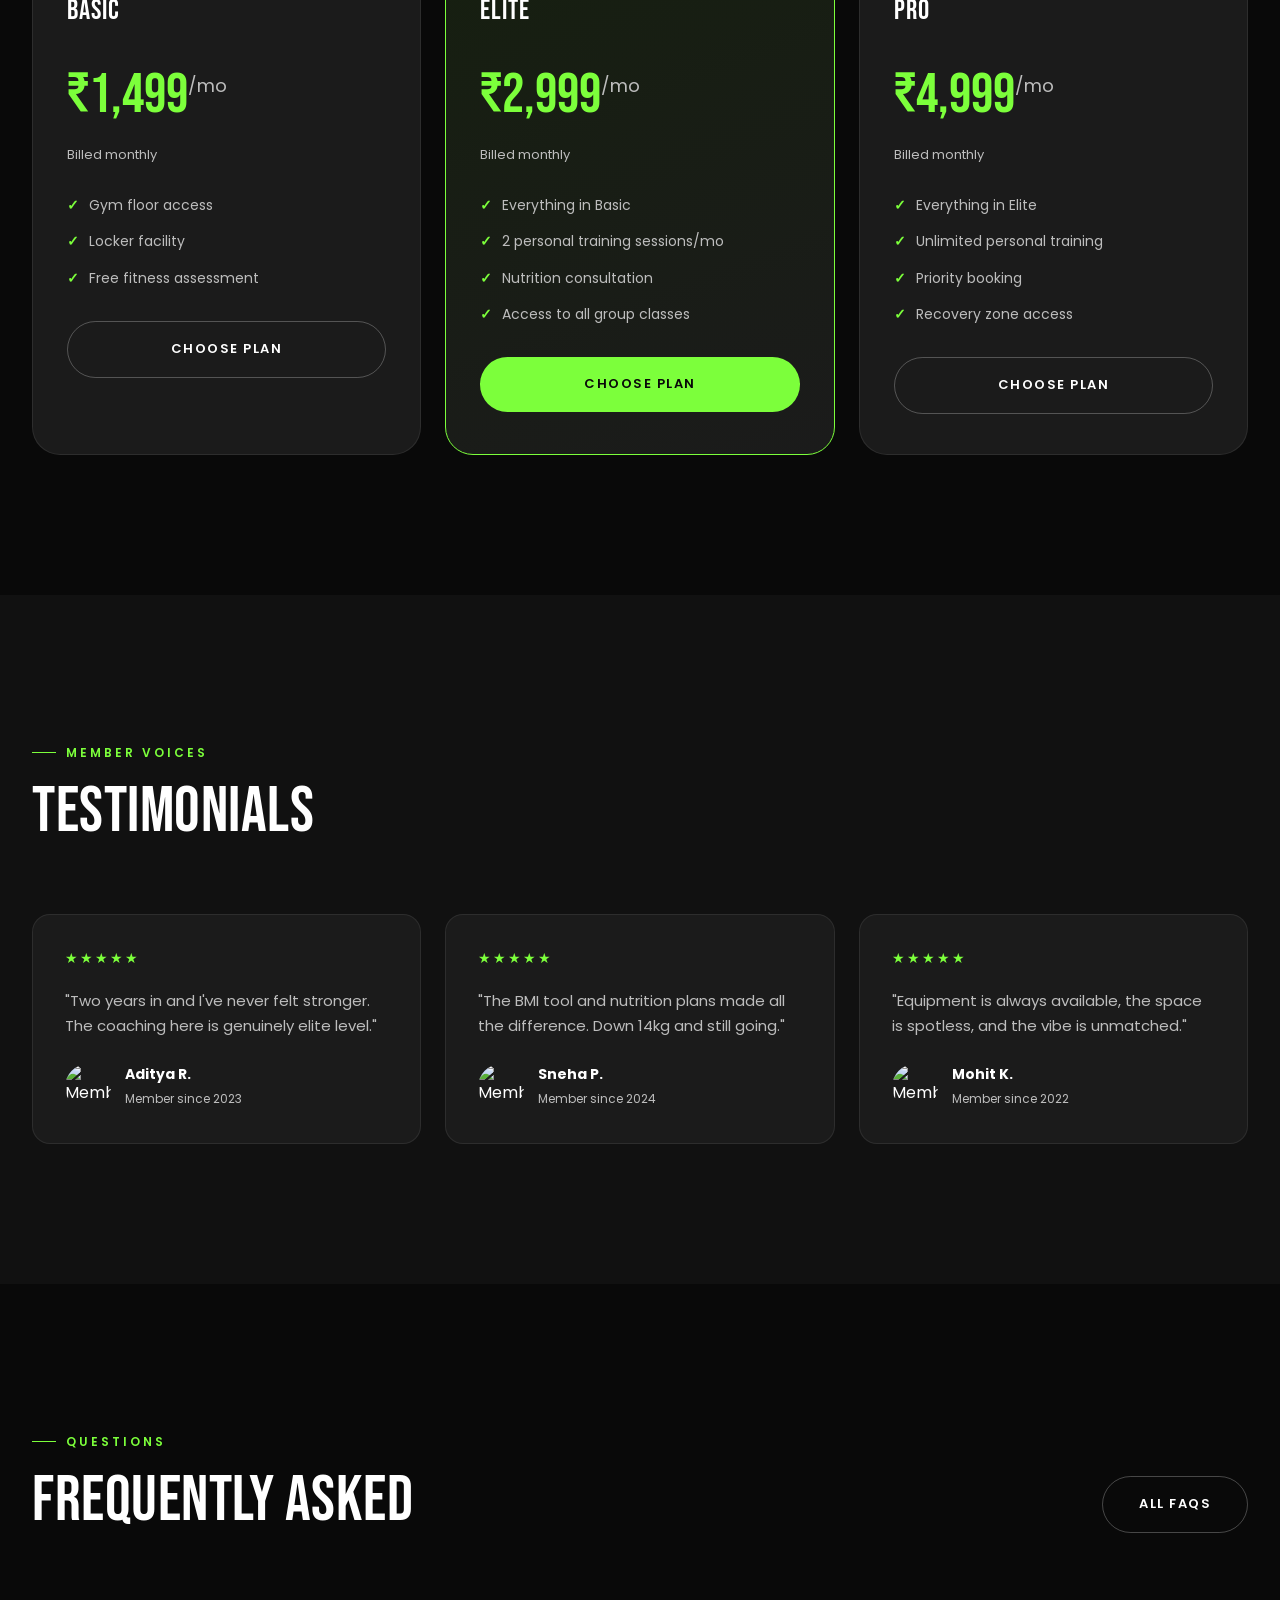
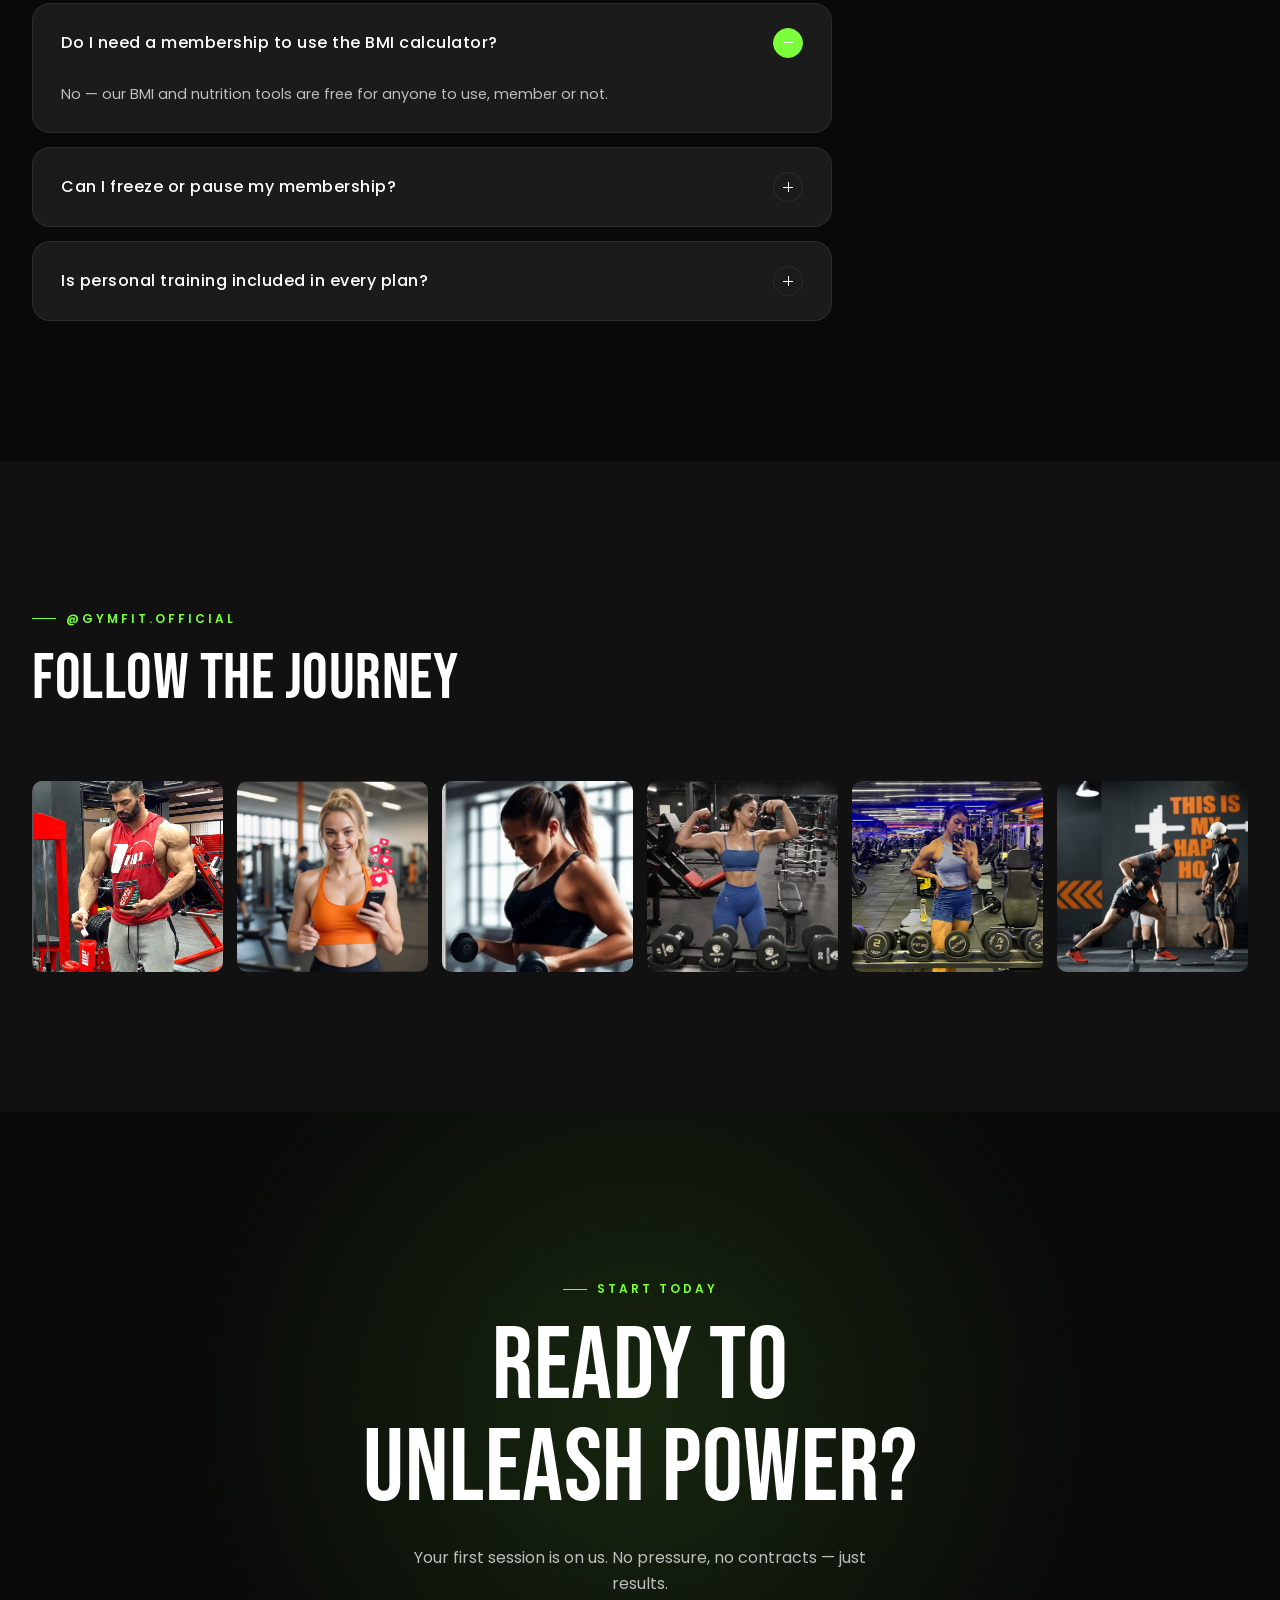
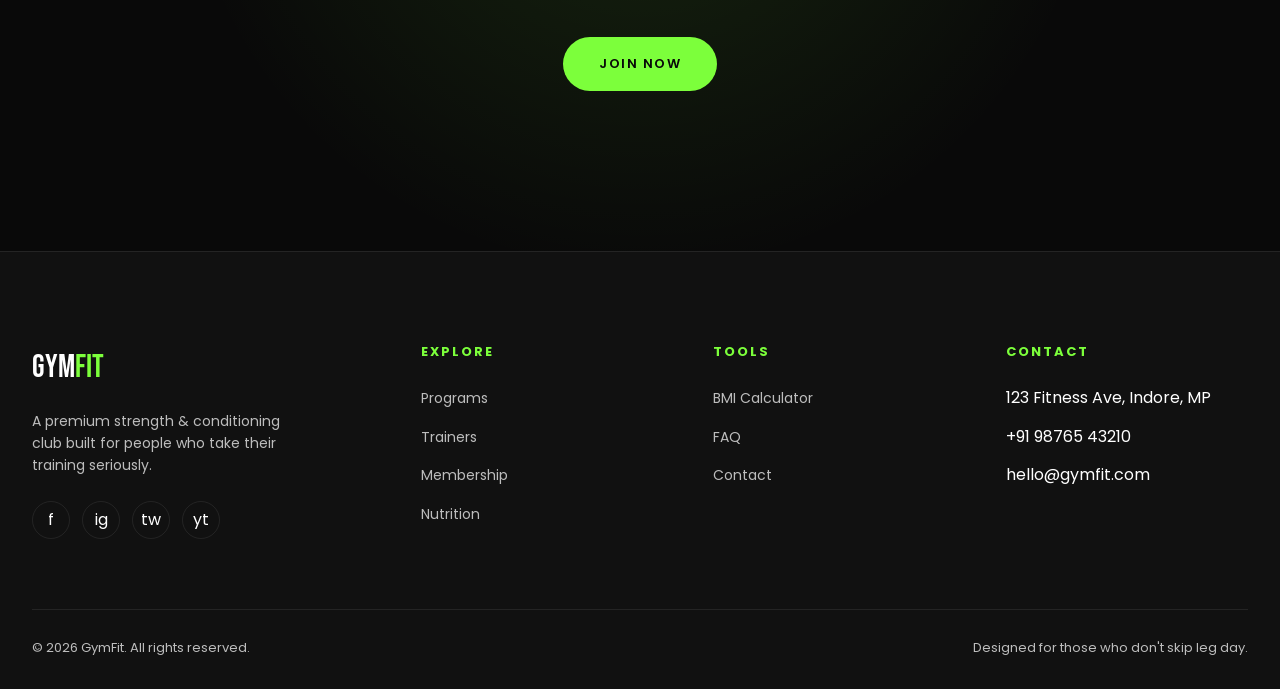
==== commit fb3dd4bb: "Remove scroll indicator and fix merge conflicts Removed scroll indicator and resolved merge conflict" ====
--- a/index.html
+++ b/index.html
@@ -60,13 +60,7 @@
     object-fit:contain;
 }
 </style>
-  <div class="scroll-indicator">
-    <span>Scroll</span>
-    <div class="line"></div>
-  </div>
-
-
->>>>>>> 9cf405b797351922914b5cfdfef4da68e3b542da
+
 <!-- ============ MARQUEE ============ -->
 <div class="marquee-wrap">
   <div class="marquee-track">
@@ -114,38 +108,22 @@
     <div class="programs-bento reveal-stagger">
       <div class="p-card big lift">
         <span class="p-tag">Advanced</span>
-<<<<<<< HEAD
         <img src="https://images.unsplash.com/photo-1517836357463-d25dfeac3438?auto=format&fit=crop&w=800&q=80" alt="Strength training" loading="lazy" decoding="async">
-=======
-        <img src="https://images.unsplash.com/photo-1517836357463-d25dfeac3438?auto=format&fit=crop&w=800&q=80" alt="Strength training">
->>>>>>> 9cf405b797351922914b5cfdfef4da68e3b542da
         <div class="p-card-info"><h3>Strength Training</h3><span>Build raw power</span></div>
       </div>
       <div class="p-card lift">
         <span class="p-tag">Intense</span>
-<<<<<<< HEAD
         <img src="https://images.unsplash.com/photo-1517960413843-0aee8e2b3285?auto=format&fit=crop&w=800&q=80" alt="HIIT training" loading="lazy" decoding="async">
-=======
-        <img src="https://images.unsplash.com/photo-1517960413843-0aee8e2b3285?auto=format&fit=crop&w=800&q=80" alt="HIIT training">
->>>>>>> 9cf405b797351922914b5cfdfef4da68e3b542da
         <div class="p-card-info"><h3>HIIT</h3><span>Max calorie burn</span></div>
       </div>
       <div class="p-card lift">
         <span class="p-tag">All Levels</span>
-<<<<<<< HEAD
         <img src="https://images.unsplash.com/photo-1518611012118-696072aa579a?auto=format&fit=crop&w=800&q=80" alt="CrossFit workout" loading="lazy" decoding="async">
-=======
-        <img src="https://images.unsplash.com/photo-1518611012118-696072aa579a?auto=format&fit=crop&w=800&q=80" alt="CrossFit workout">
->>>>>>> 9cf405b797351922914b5cfdfef4da68e3b542da
         <div class="p-card-info"><h3>CrossFit</h3><span>Functional intensity</span></div>
       </div>
       <div class="p-card lift">
         <span class="p-tag">Recovery</span>
-<<<<<<< HEAD
         <img src="https://images.unsplash.com/photo-1544367567-0f2fcb009e0b?auto=format&fit=crop&w=800&q=80" alt="Yoga session" loading="lazy" decoding="async">
-=======
-        <img src="https://images.unsplash.com/photo-1544367567-0f2fcb009e0b?auto=format&fit=crop&w=800&q=80" alt="Yoga session">
->>>>>>> 9cf405b797351922914b5cfdfef4da68e3b542da
         <div class="p-card-info"><h3>Yoga</h3><span>Mobility & mind</span></div>
       </div>
     </div>
@@ -156,11 +134,7 @@
 <section class="section alt">
   <div class="container why-grid">
     <div class="why-visual reveal">
-<<<<<<< HEAD
       <img class="parallax-img" src="https://images.unsplash.com/photo-1534438327276-14e5300c3a48?auto=format&fit=crop&w=900&q=80" alt="Gym interior" loading="lazy" decoding="async">
-=======
-      <img class="parallax-img" src="https://images.unsplash.com/photo-1534438327276-14e5300c3a48?auto=format&fit=crop&w=900&q=80" alt="Gym interior">
->>>>>>> 9cf405b797351922914b5cfdfef4da68e3b542da
     </div>
     <div class="reveal">
       <span class="eyebrow">Why GymFit</span>
@@ -200,11 +174,7 @@
     <div class="trainers-row reveal-stagger">
       <div class="trainer-card lift">
         <div class="trainer-img">
-<<<<<<< HEAD
           <img src="https://images.unsplash.com/photo-1571731956672-f2b94d7dd0cb?auto=format&fit=crop&w=500&q=80" alt="Trainer Arjun Mehta" loading="lazy" decoding="async">
-=======
-          <img src="https://images.unsplash.com/photo-1571731956672-f2b94d7dd0cb?auto=format&fit=crop&w=500&q=80" alt="Trainer Arjun Mehta">
->>>>>>> 9cf405b797351922914b5cfdfef4da68e3b542da
           <div class="trainer-social"><a href="#">in</a><a href="#">ig</a></div>
         </div>
         <div class="trainer-body">
@@ -216,11 +186,7 @@
       </div>
       <div class="trainer-card lift">
         <div class="trainer-img">
-<<<<<<< HEAD
           <img src="https://images.unsplash.com/photo-1548690312-e3b507d8c110?auto=format&fit=crop&w=500&q=80" alt="Trainer Neha Kapoor" loading="lazy" decoding="async">
-=======
-          <img src="https://images.unsplash.com/photo-1548690312-e3b507d8c110?auto=format&fit=crop&w=500&q=80" alt="Trainer Neha Kapoor">
->>>>>>> 9cf405b797351922914b5cfdfef4da68e3b542da
           <div class="trainer-social"><a href="#">in</a><a href="#">ig</a></div>
         </div>
         <div class="trainer-body">
@@ -232,11 +198,7 @@
       </div>
       <div class="trainer-card lift">
         <div class="trainer-img">
-<<<<<<< HEAD
           <img src="https://images.unsplash.com/photo-1526506118085-60ce8714f8c5?auto=format&fit=crop&w=500&q=80" alt="Trainer Rohan Das" loading="lazy" decoding="async">
-=======
-          <img src="https://images.unsplash.com/photo-1526506118085-60ce8714f8c5?auto=format&fit=crop&w=500&q=80" alt="Trainer Rohan Das">
->>>>>>> 9cf405b797351922914b5cfdfef4da68e3b542da
           <div class="trainer-social"><a href="#">in</a><a href="#">ig</a></div>
         </div>
         <div class="trainer-body">
@@ -248,11 +210,7 @@
       </div>
       <div class="trainer-card lift">
         <div class="trainer-img">
-<<<<<<< HEAD
           <img src="https://images.unsplash.com/photo-1550345332-09e3ac987658?auto=format&fit=crop&w=500&q=80" alt="Trainer Ishita Rao" loading="lazy" decoding="async">
-=======
-          <img src="https://images.unsplash.com/photo-1550345332-09e3ac987658?auto=format&fit=crop&w=500&q=80" alt="Trainer Ishita Rao">
->>>>>>> 9cf405b797351922914b5cfdfef4da68e3b542da
           <div class="trainer-social"><a href="#">in</a><a href="#">ig</a></div>
         </div>
         <div class="trainer-body">
@@ -279,13 +237,8 @@
     <div class="transform-grid reveal-stagger">
       <div class="transform-card">
         <div class="ba-slider">
-<<<<<<< HEAD
           <img class="before" src="{css,js,images}/Screenshot 2026-07-09 135553.png" alt="Before transformation" loading="lazy" decoding="async">
           <img class="after" src="{css,js,images}/Screenshot 2026-07-09 135937.png" alt="After transformation" loading="lazy" decoding="async">
-=======
-          <img class="before" src="{css,js,images}/Screenshot 2026-07-09 135553.png" alt="Before transformation">
-          <img class="after" src="{css,js,images}/Screenshot 2026-07-09 135937.png" alt="After transformation">
->>>>>>> 9cf405b797351922914b5cfdfef4da68e3b542da
           <div class="ba-handle"></div>
           <span class="ba-label l">Before</span>
           <span class="ba-label r">After</span>
@@ -294,13 +247,8 @@
       </div>
       <div class="transform-card">
         <div class="ba-slider">
-<<<<<<< HEAD
           <img class="before" src="{css,js,images}/Screenshot 2026-07-09 140111.png" alt="Before transformation" loading="lazy" decoding="async">
           <img class="after" src="{css,js,images}/Screenshot 2026-07-09 140124.png" alt="After transformation" loading="lazy" decoding="async">
-=======
-          <img class="before" src="{css,js,images}/Screenshot 2026-07-09 140111.png" alt="Before transformation">
-          <img class="after" src="{css,js,images}/Screenshot 2026-07-09 140124.png" alt="After transformation">
->>>>>>> 9cf405b797351922914b5cfdfef4da68e3b542da
           <div class="ba-handle"></div>
           <span class="ba-label l">Before</span>
           <span class="ba-label r">After</span>
@@ -309,13 +257,8 @@
       </div>
       <div class="transform-card">
         <div class="ba-slider">
-<<<<<<< HEAD
           <img class="before" src="{css,js,images}/Screenshot 2026-07-09 140231.png" alt="Before transformation" loading="lazy" decoding="async">
           <img class="after" src="{css,js,images}/Screenshot 2026-07-09 140250.png" alt="After transformation" loading="lazy" decoding="async">
-=======
-          <img class="before" src="{css,js,images}/Screenshot 2026-07-09 140231.png" alt="Before transformation">
-          <img class="after" src="{css,js,images}/Screenshot 2026-07-09 140250.png" alt="After transformation">
->>>>>>> 9cf405b797351922914b5cfdfef4da68e3b542da
           <div class="ba-handle"></div>
           <span class="ba-label l">Before</span>
           <span class="ba-label r">After</span>
@@ -336,7 +279,6 @@
       </div>
     </div>
     <div class="bento-gallery reveal-stagger">
-<<<<<<< HEAD
       <div class="g-item g1"><img src="https://images.unsplash.com/photo-1534368959876-26bf04f2c947?auto=format&fit=crop&w=700&q=80" alt="Gym floor" loading="lazy" decoding="async"></div>
       <div class="g-item g2"><img src="https://images.unsplash.com/photo-1607962837359-5e7e89f86776?auto=format&fit=crop&w=500&q=80" alt="Equipment rack" loading="lazy" decoding="async"></div>
       <div class="g-item g3"><img src="https://images.unsplash.com/photo-1600881333168-2ef49b341f30?auto=format&fit=crop&w=500&q=80" alt="Dumbbells" loading="lazy" decoding="async"></div>
@@ -346,17 +288,6 @@
       <div class="g-item g7"><img src="https://images.unsplash.com/photo-1584464491033-06628f3a6b7b?auto=format&fit=crop&w=500&q=80" alt="Barbell closeup" loading="lazy" decoding="async"></div>
       <div class="g-item g8"><img src="{css,js,images}/Screenshot 2026-07-09 140620.png" alt="Track running" loading="lazy" decoding="async"></div>
       <div class="g-item g9"><img src="https://images.unsplash.com/photo-1518310383802-640c2de311b2?auto=format&fit=crop&w=700&q=80" alt="Gym members" loading="lazy" decoding="async"></div>
-=======
-      <div class="g-item g1"><img src="https://images.unsplash.com/photo-1534368959876-26bf04f2c947?auto=format&fit=crop&w=700&q=80" alt="Gym floor"></div>
-      <div class="g-item g2"><img src="https://images.unsplash.com/photo-1607962837359-5e7e89f86776?auto=format&fit=crop&w=500&q=80" alt="Equipment rack"></div>
-      <div class="g-item g3"><img src="https://images.unsplash.com/photo-1600881333168-2ef49b341f30?auto=format&fit=crop&w=500&q=80" alt="Dumbbells"></div>
-      <div class="g-item g4"><img src="https://images.unsplash.com/photo-1470468969717-61d5d54fd036?auto=format&fit=crop&w=700&q=80" alt="Running session"></div>
-      <div class="g-item g5"><img src="https://images.unsplash.com/photo-1476480862126-209bfaa8edc8?auto=format&fit=crop&w=400&q=80" alt="Weight plates"></div>
-      <div class="g-item g6"><img src="https://images.unsplash.com/photo-1523301343968-6a6ebf63c672?auto=format&fit=crop&w=400&q=80" alt="Running shoes"></div>
-      <div class="g-item g7"><img src="https://images.unsplash.com/photo-1584464491033-06628f3a6b7b?auto=format&fit=crop&w=500&q=80" alt="Barbell closeup"></div>
-      <div class="g-item g8"><img src="{css,js,images}/Screenshot 2026-07-09 140620.png" alt="Track running"></div>
-      <div class="g-item g9"><img src="https://images.unsplash.com/photo-1518310383802-640c2de311b2?auto=format&fit=crop&w=700&q=80" alt="Gym members"></div>
->>>>>>> 9cf405b797351922914b5cfdfef4da68e3b542da
     </div>
   </div>
 </section>
@@ -373,7 +304,6 @@
     </div>
     <div class="equip-scroll reveal">
       <div class="equip-card">
-<<<<<<< HEAD
         <img src="{css,js,images}/Screenshot 2026-07-09 140833.png" alt="Treadmill" width="500" height="375" loading="lazy" decoding="async">
         <div class="equip-card-body"><h4>Treadmill Row</h4><span>Precor & Life Fitness</span></div>
       </div>
@@ -395,29 +325,6 @@
       </div>
       <div class="equip-card">
         <img src="https://images.unsplash.com/photo-1540497077202-7c8a3999166f?auto=format&fit=crop&w=500&q=80" alt="Rowing machine" width="500" height="375" loading="lazy" decoding="async">
-=======
-        <img src="{css,js,images}/Screenshot 2026-07-09 140833.png" alt="Treadmill" width="500" height="375">
-        <div class="equip-card-body"><h4>Treadmill Row</h4><span>Precor & Life Fitness</span></div>
-      </div>
-      <div class="equip-card">
-        <img src="{css,js,images}/Screenshot 2026-07-09 141014.png" alt="Chest press machine" width="500" height="375">
-        <div class="equip-card-body"><h4>Chest Press Station</h4><span>Hammer Strength</span></div>
-      </div>
-      <div class="equip-card">
-        <img src="https://images.unsplash.com/photo-1571902943202-507ec2618e8f?auto=format&fit=crop&w=500&q=80" alt="Cable machine" width="500" height="375 ">
-        <div class="equip-card-body"><h4>Cable Crossover</h4><span>Full range motion</span></div>
-      </div>
-      <div class="equip-card">
-        <img src="https://images.unsplash.com/photo-1517344368193-41552b6ad3f5?auto=format&fit=crop&w=500&q=80" alt="Squat rack" width="500" height="375">
-        <div class="equip-card-body"><h4>Squat Rack</h4><span>Olympic grade</span></div>
-      </div>
-      <div class="equip-card">
-        <img src="{css,js,images}/Screenshot 2026-07-09 141042.png" alt="Dumbbell rack" width="500" height="375">
-        <div class="equip-card-body"><h4>Dumbbell Rack</h4><span>2.5kg – 50kg</span></div>
-      </div>
-      <div class="equip-card">
-        <img src="https://images.unsplash.com/photo-1540497077202-7c8a3999166f?auto=format&fit=crop&w=500&q=80" alt="Rowing machine" width="500" height="375">
->>>>>>> 9cf405b797351922914b5cfdfef4da68e3b542da
         <div class="equip-card-body"><h4>Rowing Machine</h4><span>Concept2</span></div>
       </div>
     </div>
@@ -489,11 +396,7 @@
         <div class="testi-stars">★★★★★</div>
         <p class="testi-text">"Two years in and I've never felt stronger. The coaching here is genuinely elite level."</p>
         <div class="testi-person">
-<<<<<<< HEAD
           <img src="https://images.unsplash.com/photo-1600180758890-6b94519a8ba6?auto=format&fit=crop&w=100&q=80" alt="Member" loading="lazy" decoding="async">
-=======
-          <img src="https://images.unsplash.com/photo-1600180758890-6b94519a8ba6?auto=format&fit=crop&w=100&q=80" alt="Member">
->>>>>>> 9cf405b797351922914b5cfdfef4da68e3b542da
           <div><b>Aditya R.</b><span>Member since 2023</span></div>
         </div>
       </div>
@@ -501,11 +404,7 @@
         <div class="testi-stars">★★★★★</div>
         <p class="testi-text">"The BMI tool and nutrition plans made all the difference. Down 14kg and still going."</p>
         <div class="testi-person">
-<<<<<<< HEAD
           <img src="https://images.unsplash.com/photo-1544005313-94ddf0286df2?auto=format&fit=crop&w=100&q=80" alt="Member" loading="lazy" decoding="async">
-=======
-          <img src="https://images.unsplash.com/photo-1544005313-94ddf0286df2?auto=format&fit=crop&w=100&q=80" alt="Member">
->>>>>>> 9cf405b797351922914b5cfdfef4da68e3b542da
           <div><b>Sneha P.</b><span>Member since 2024</span></div>
         </div>
       </div>
@@ -513,11 +412,7 @@
         <div class="testi-stars">★★★★★</div>
         <p class="testi-text">"Equipment is always available, the space is spotless, and the vibe is unmatched."</p>
         <div class="testi-person">
-<<<<<<< HEAD
           <img src="https://images.unsplash.com/photo-1500648767791-00dcc994a43e?auto=format&fit=crop&w=100&q=80" alt="Member" loading="lazy" decoding="async">
-=======
-          <img src="https://images.unsplash.com/photo-1500648767791-00dcc994a43e?auto=format&fit=crop&w=100&q=80" alt="Member">
->>>>>>> 9cf405b797351922914b5cfdfef4da68e3b542da
           <div><b>Mohit K.</b><span>Member since 2022</span></div>
         </div>
       </div>
@@ -562,21 +457,12 @@
       </div>
     </div>
     <div class="insta-strip reveal-stagger">
-<<<<<<< HEAD
       <div class="insta-item"><img src="{css,js,images}/Screenshot 2026-07-10 131243.png" alt="Instagram" loading="lazy" decoding="async"></div>
       <div class="insta-item"><img src="{css,js,images}/Screenshot 2026-07-10 131329.png" alt="Instagram" loading="lazy" decoding="async"></div>
       <div class="insta-item"><img src="{css,js,images}/Screenshot 2026-07-10 131401.png" alt="Instagram" loading="lazy" decoding="async"></div>
       <div class="insta-item"><img src="{css,js,images}/Screenshot 2026-07-10 131416.png" alt="Instagram" loading="lazy" decoding="async"></div>
       <div class="insta-item"><img src="{css,js,images}/Screenshot 2026-07-10 131641.png" alt="Instagram" loading="lazy" decoding="async"></div>
       <div class="insta-item"><img src="{css,js,images}/Screenshot 2026-07-10 131714.png" alt="Instagram" loading="lazy" decoding="async"></div>
-=======
-      <div class="insta-item"><img src="{css,js,images}/Screenshot 2026-07-10 131243.png" alt="Instagram"></div>
-      <div class="insta-item"><img src="{css,js,images}/Screenshot 2026-07-10 131329.png" alt="Instagram"></div>
-      <div class="insta-item"><img src="{css,js,images}/Screenshot 2026-07-10 131401.png" alt="Instagram"></div>
-      <div class="insta-item"><img src="{css,js,images}/Screenshot 2026-07-10 131416.png" alt="Instagram"></div>
-      <div class="insta-item"><img src="{css,js,images}/Screenshot 2026-07-10 131641.png" alt="Instagram"></div>
-      <div class="insta-item"><img src="{css,js,images}/Screenshot 2026-07-10 131714.png" alt="Instagram"></div>
->>>>>>> 9cf405b797351922914b5cfdfef4da68e3b542da
     </div>
   </div>
 </section>
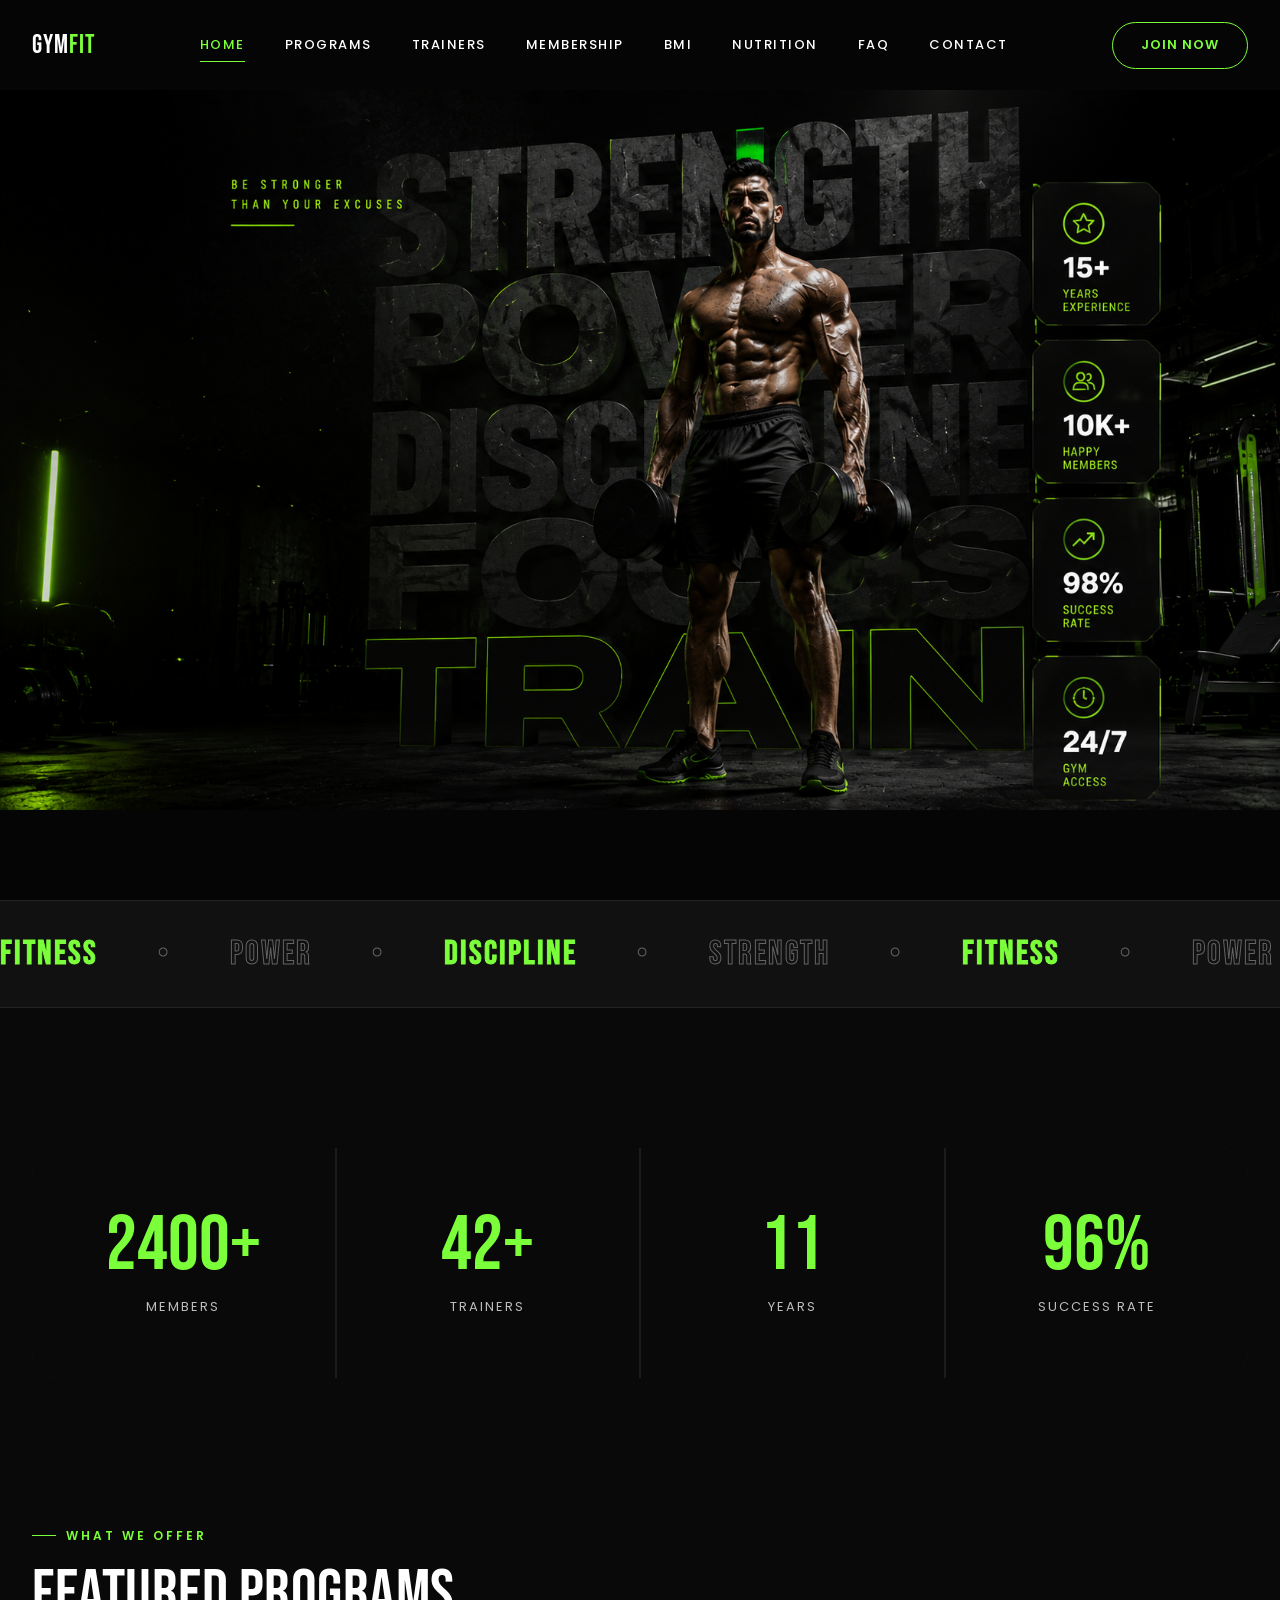
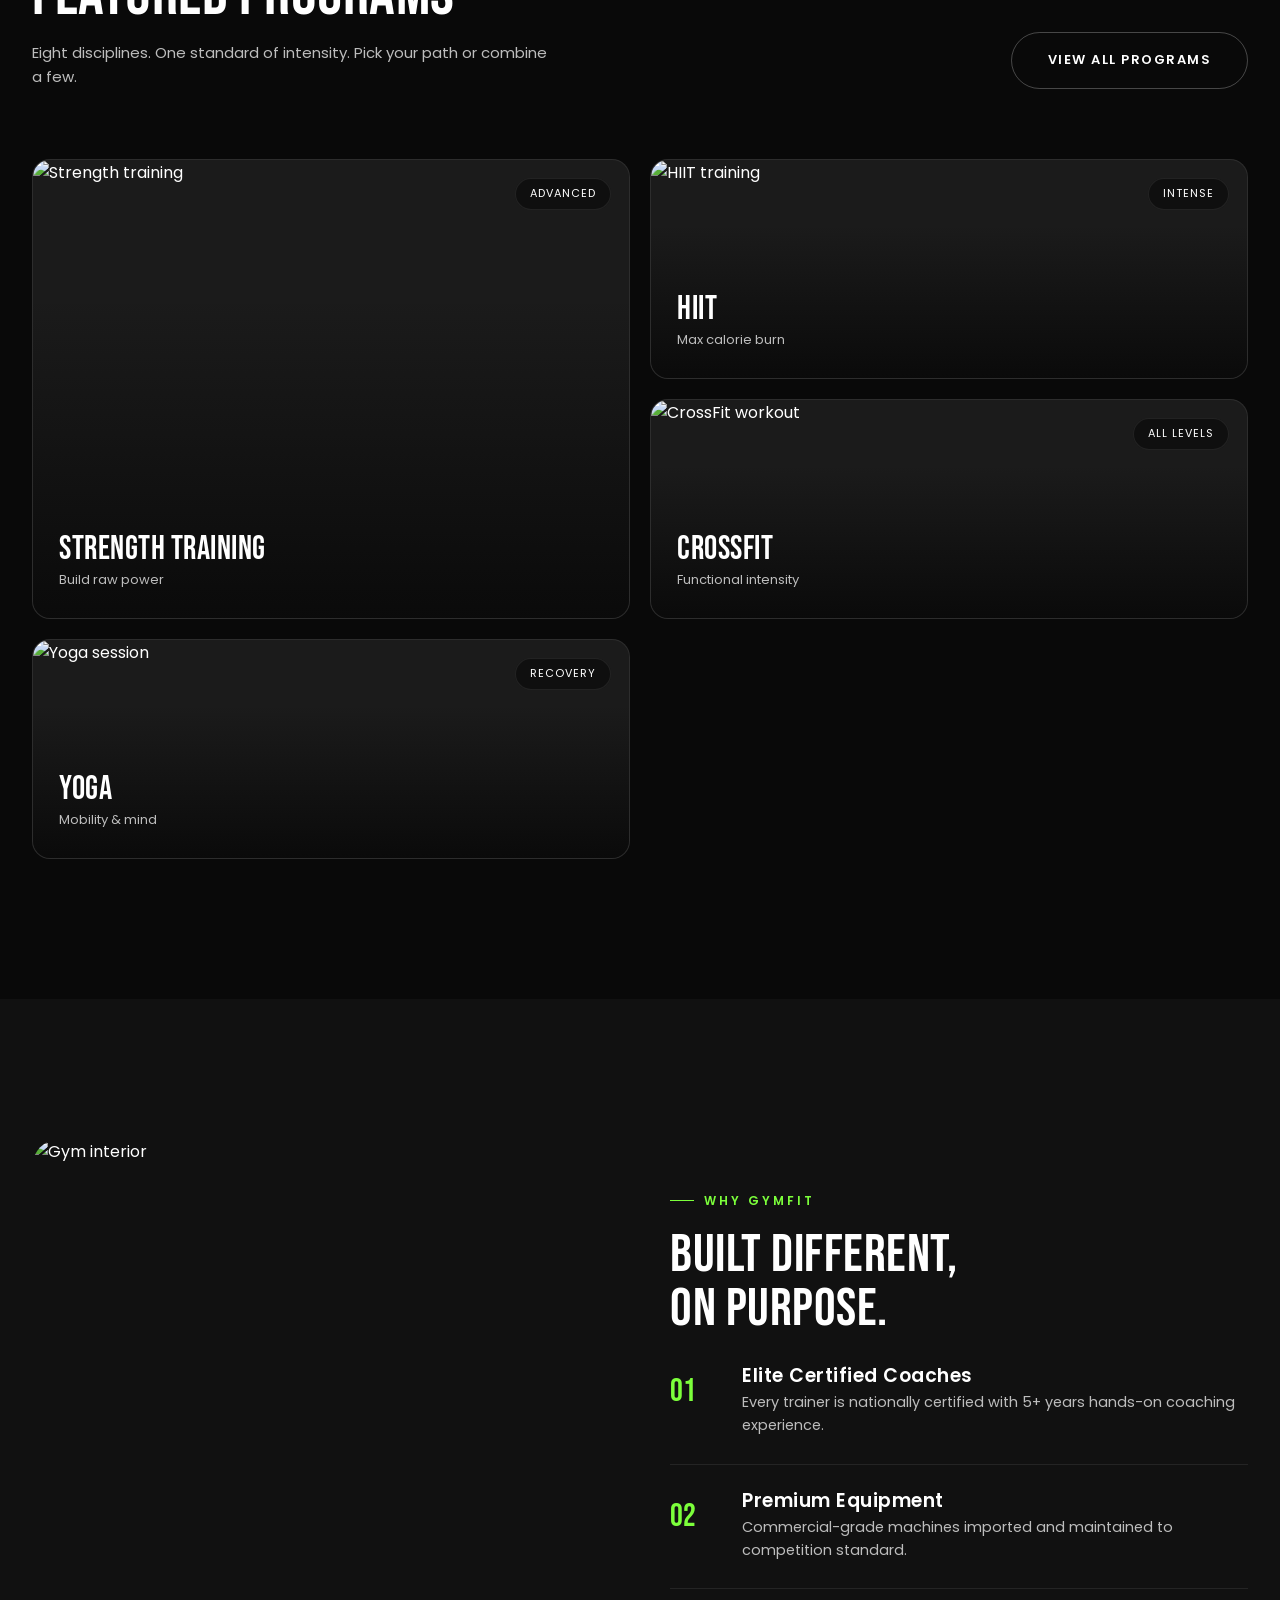
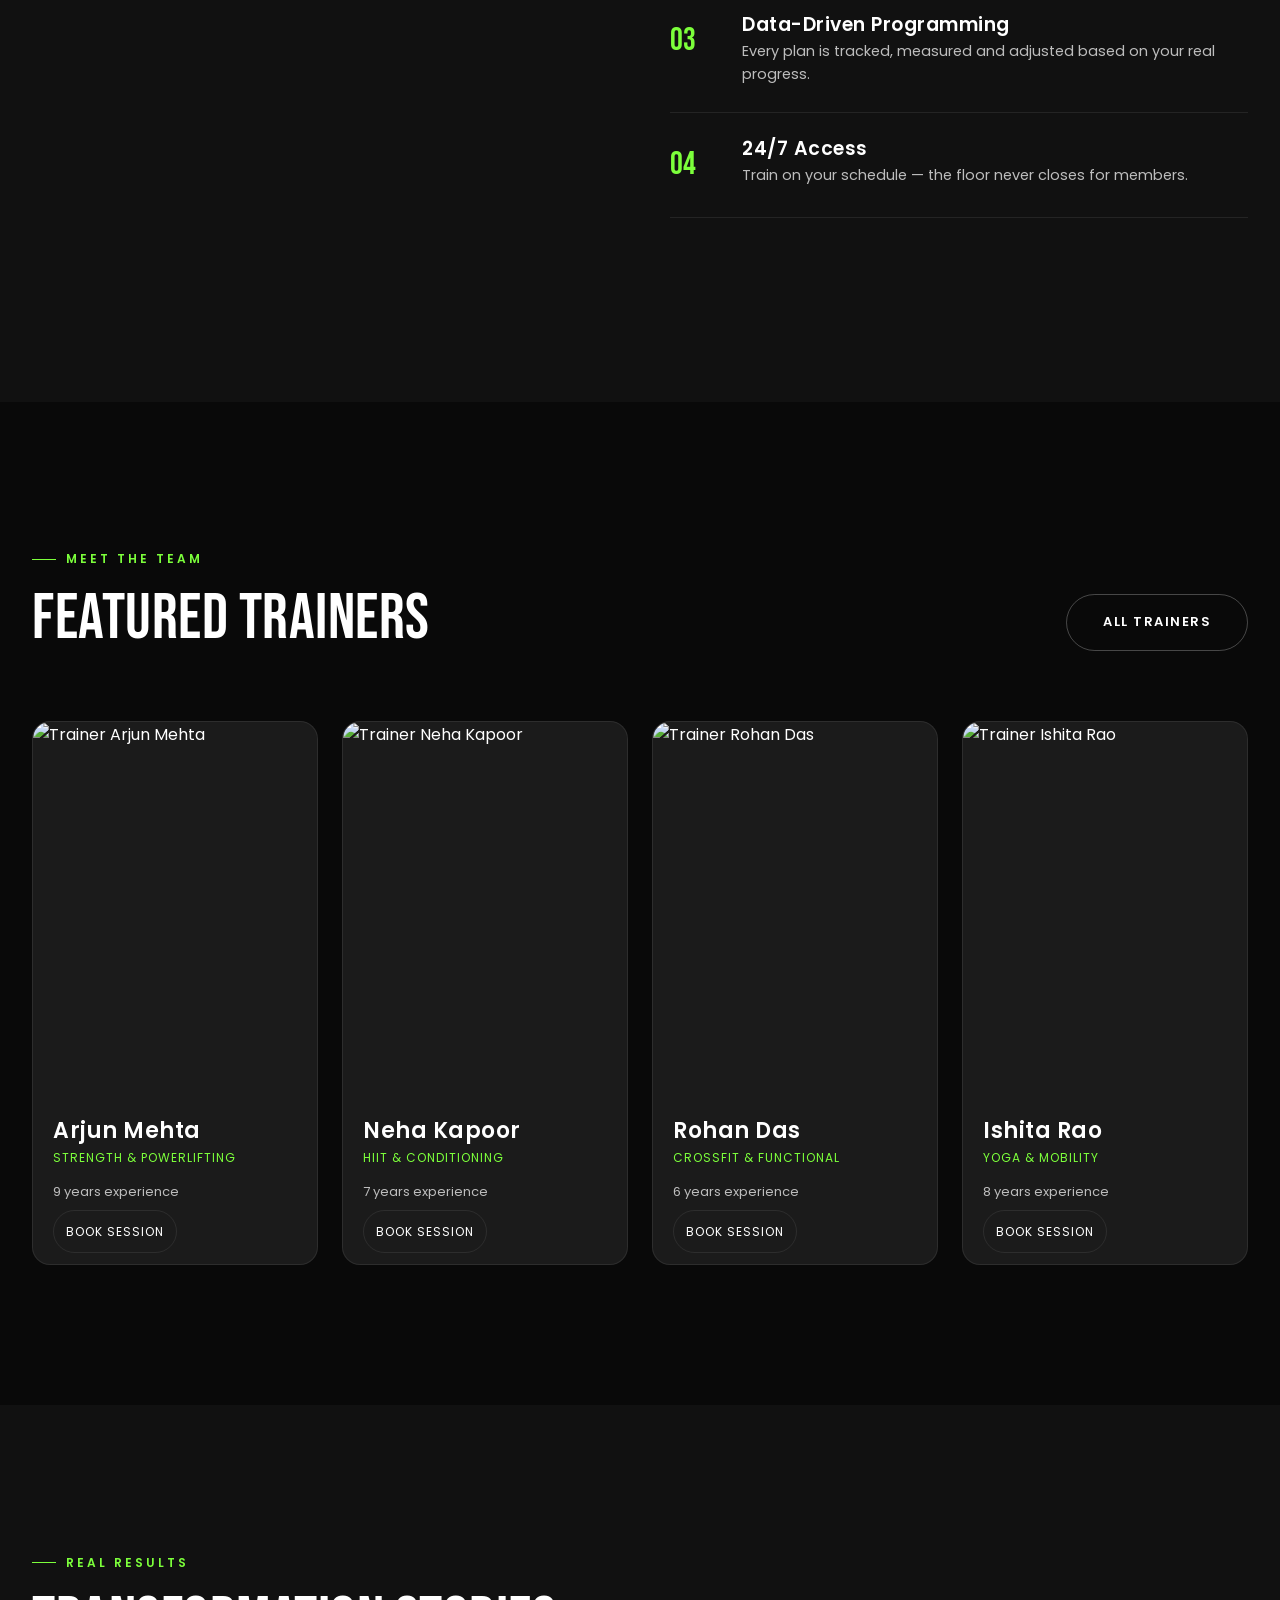
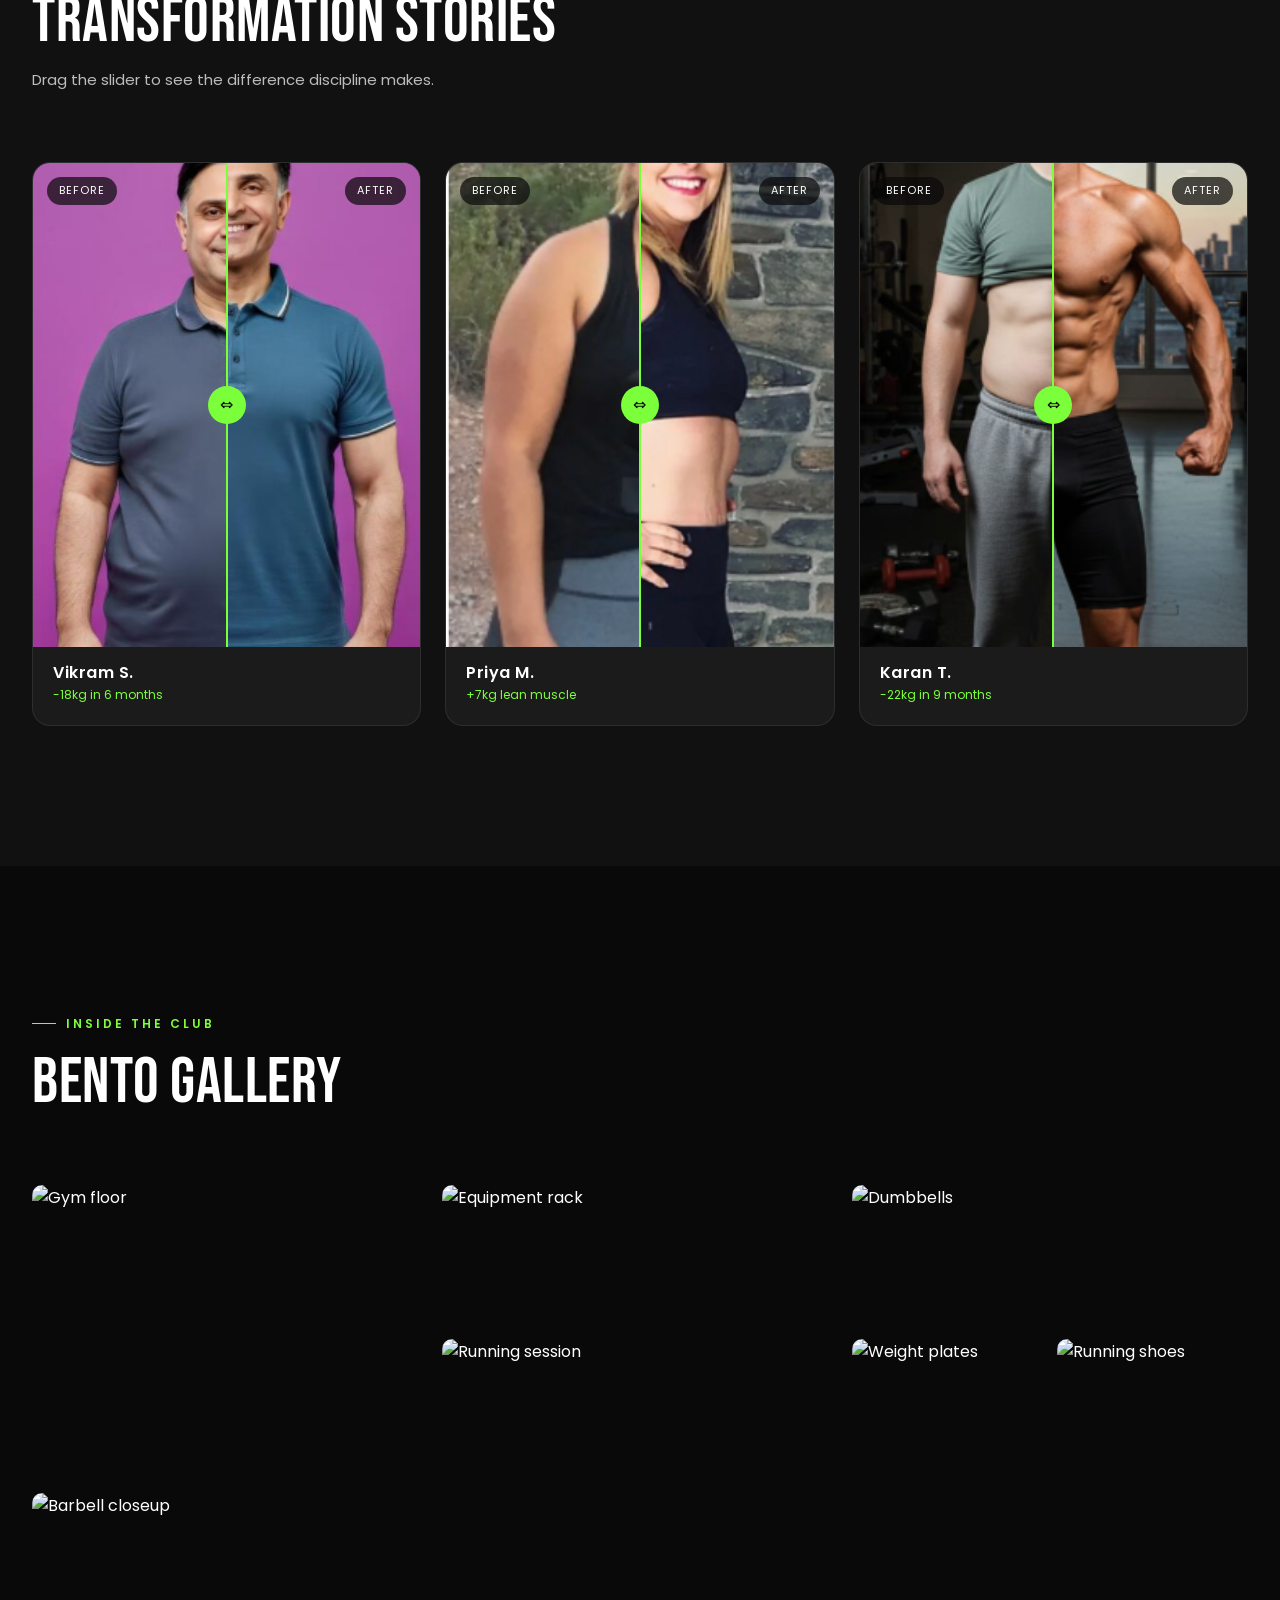
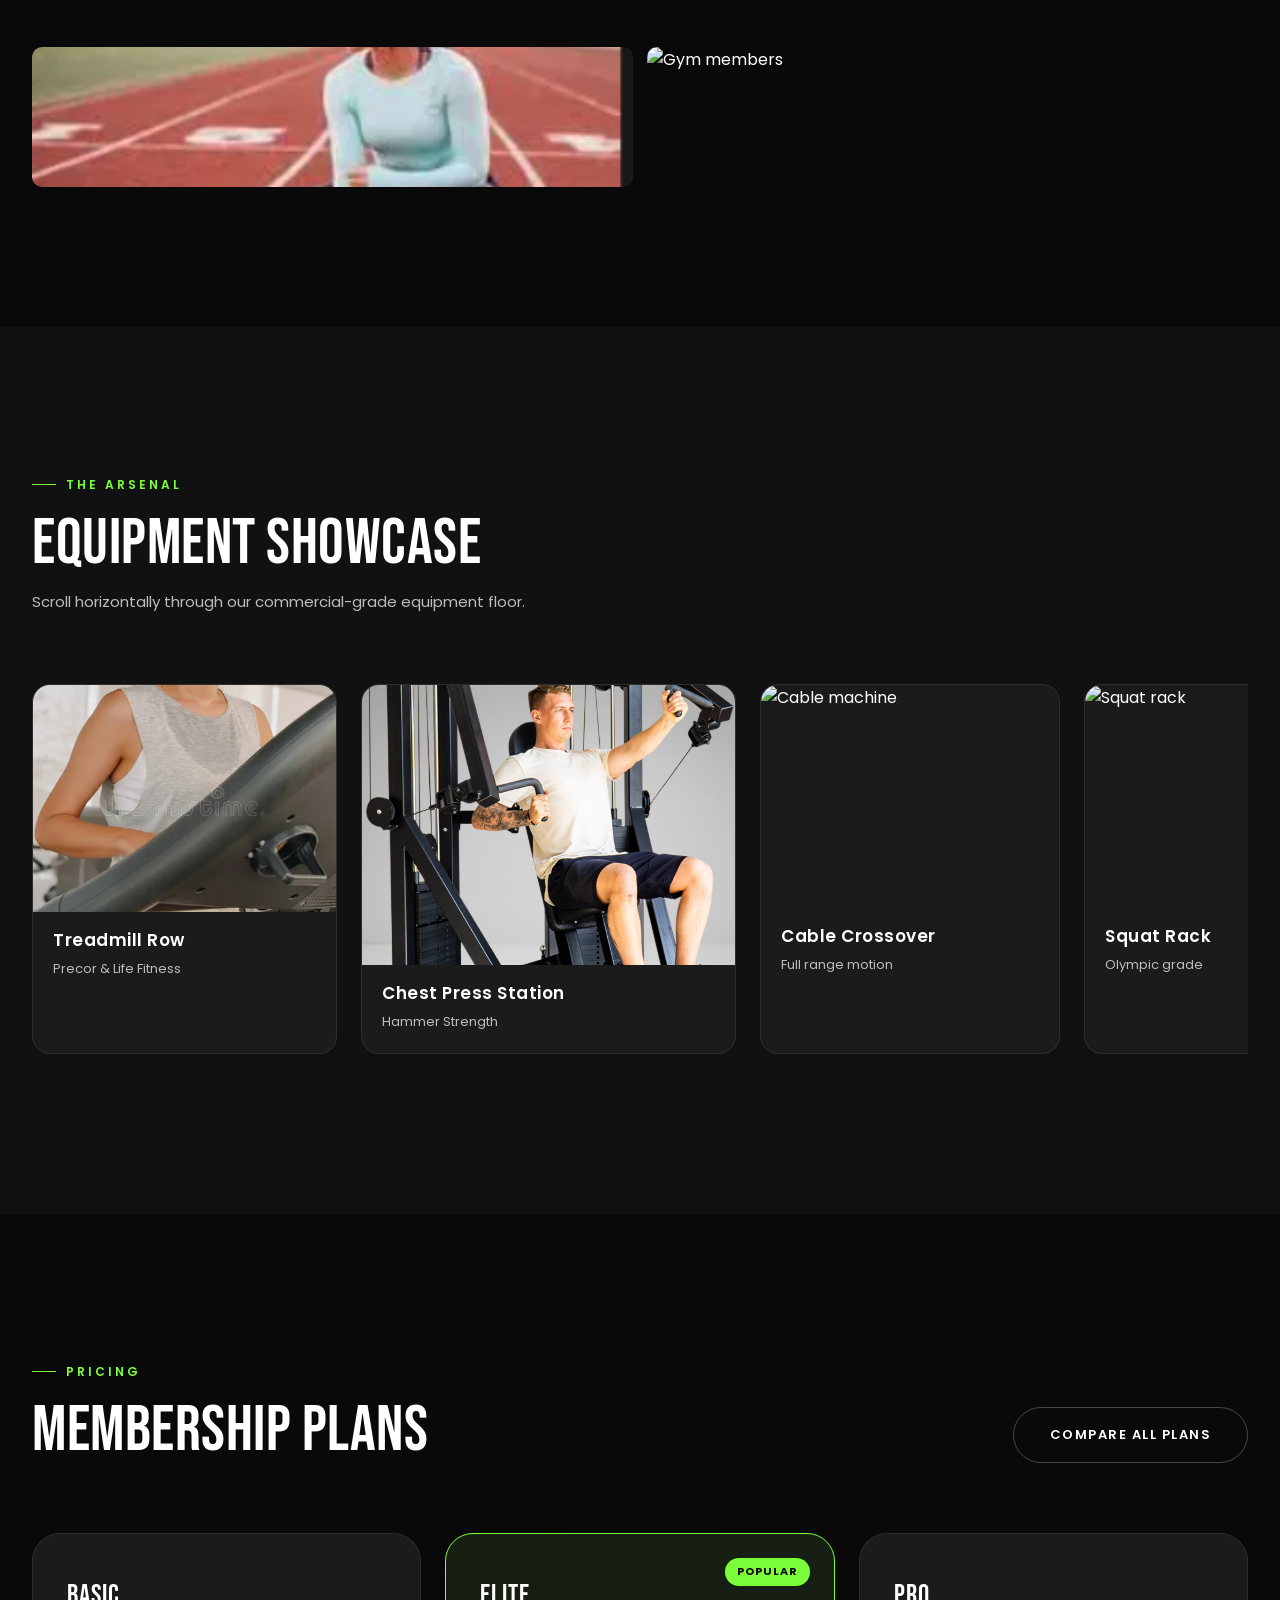
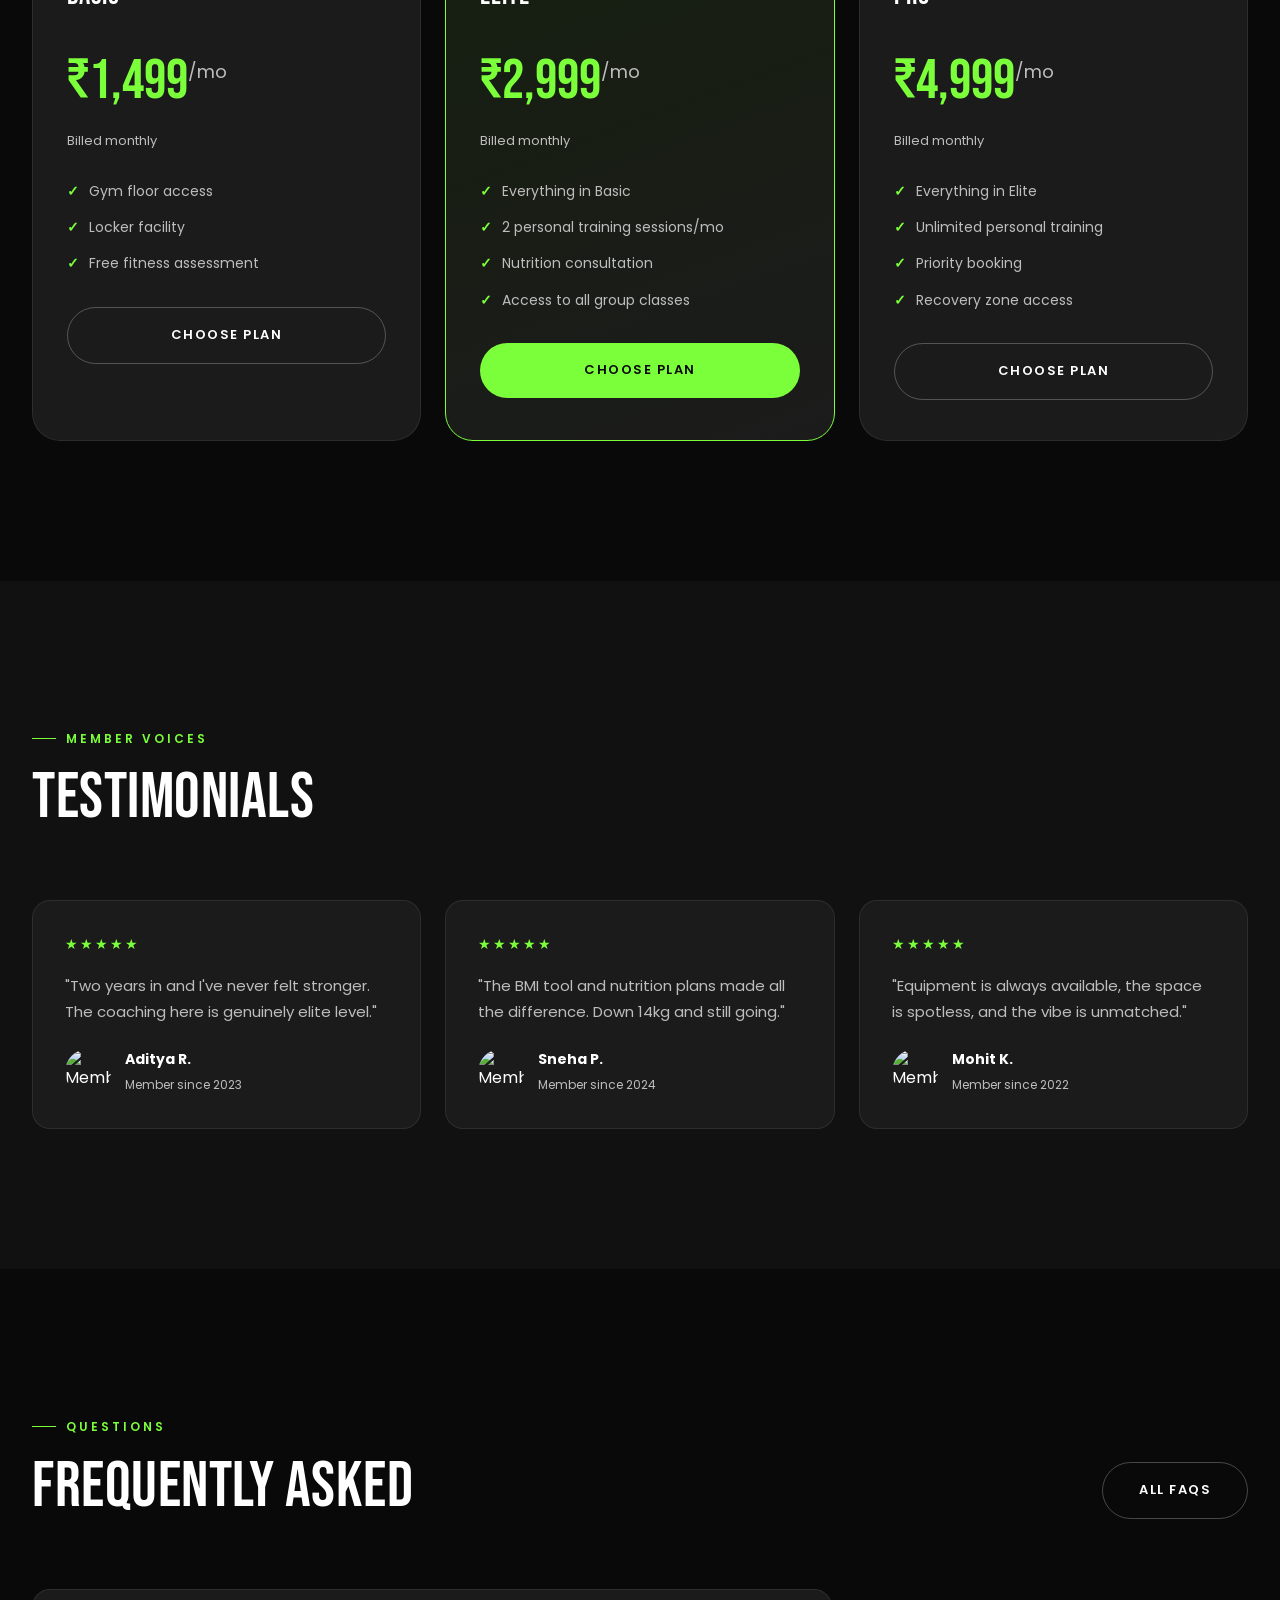
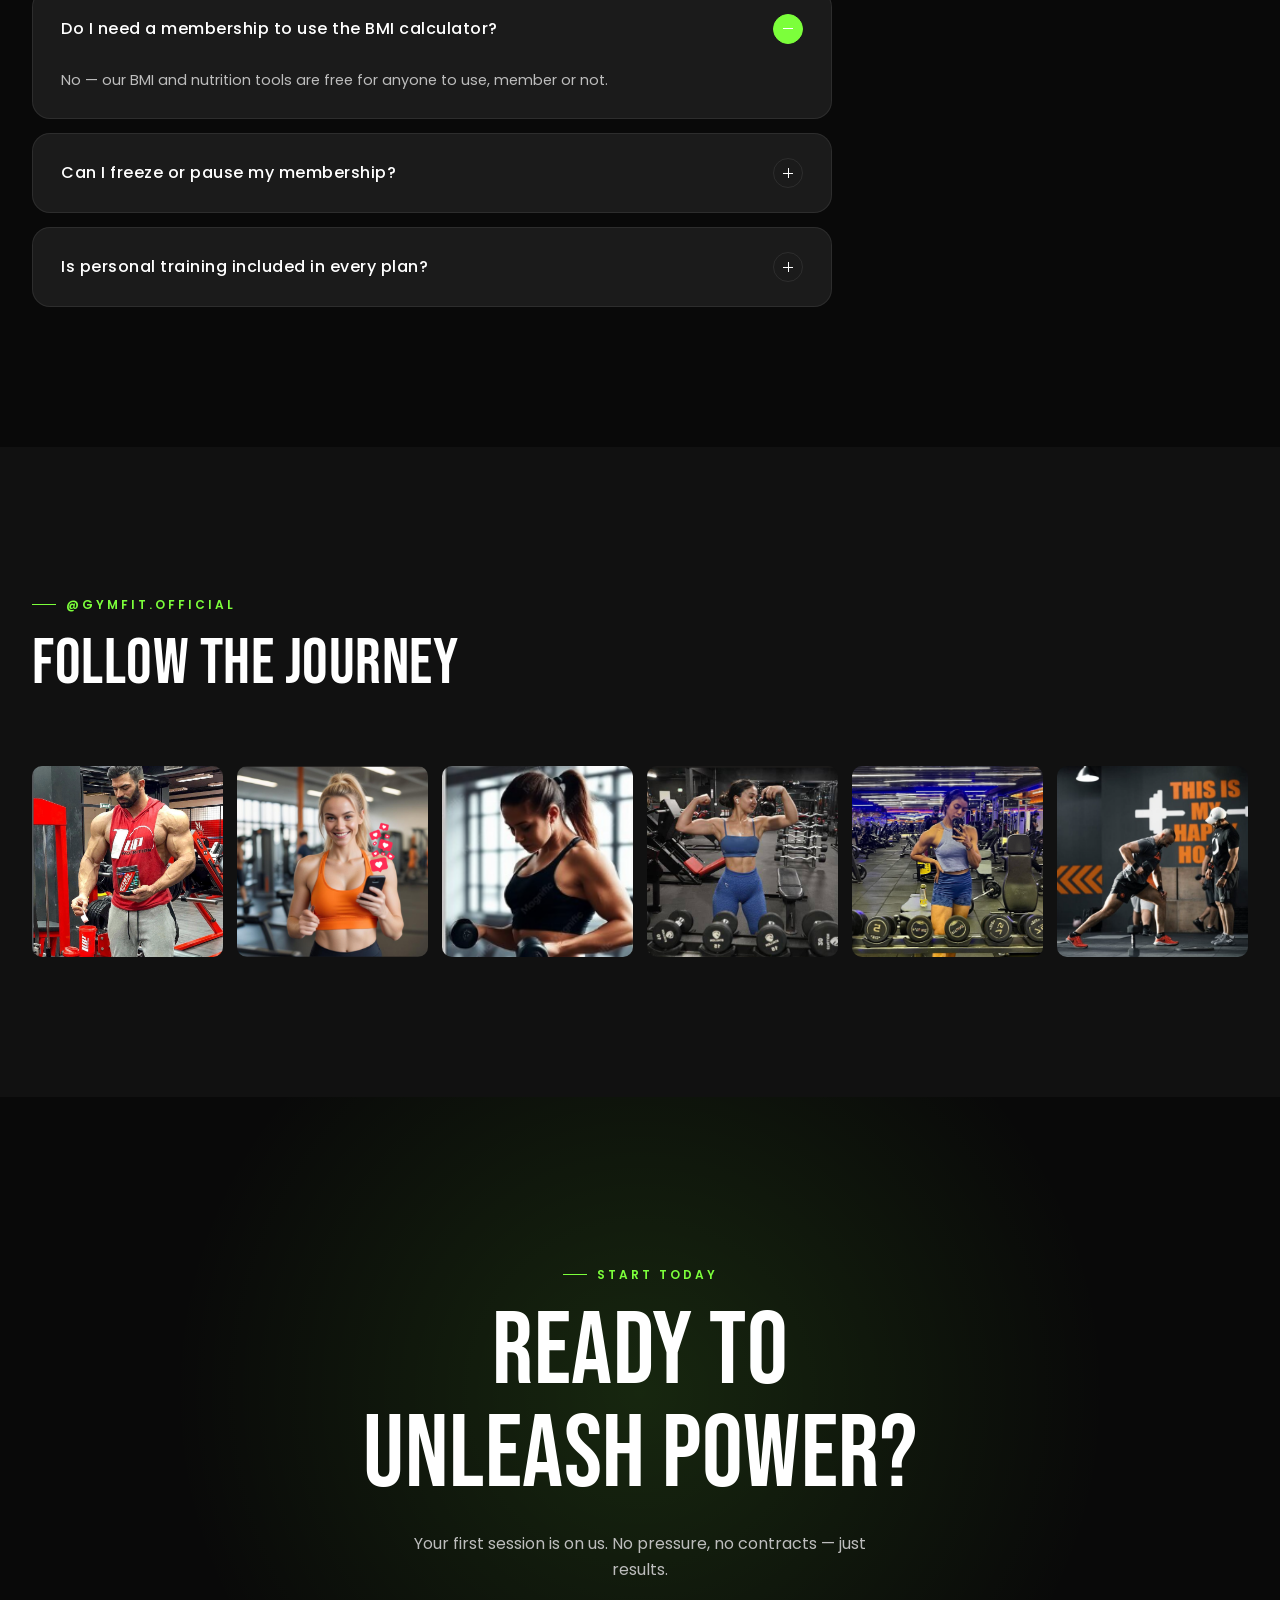
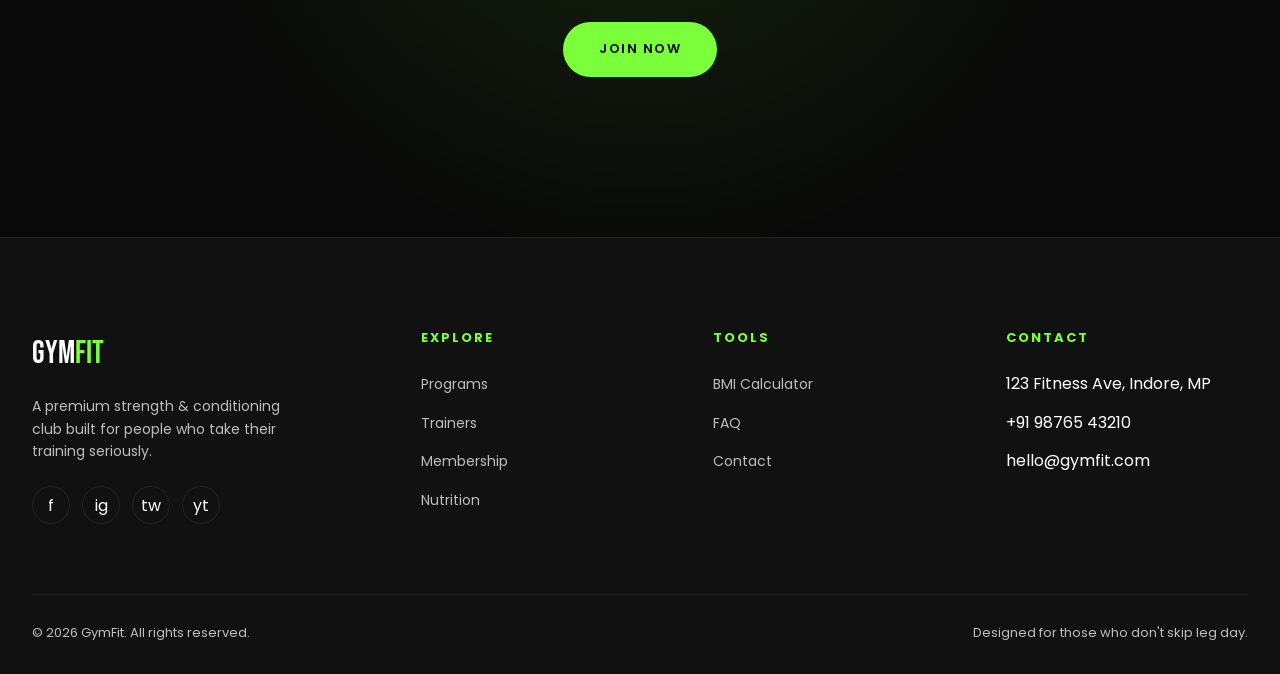
==== commit f1d0078b: "Update index.html" ====
--- a/index.html
+++ b/index.html
@@ -39,7 +39,7 @@
 
 <!-- ============ HERO ============ -->
 <section class="hero-image">
-    <img src="{css,js,images}/87b4a6fb-9731-4cdf-b49a-6d648787ea88.png" alt="Fitness Hero" class="hero-full-image">
+    <img src="{css,js,images}/background.png" alt="Fitness Hero" class="hero-full-image">
 </section>
 
 <style>
